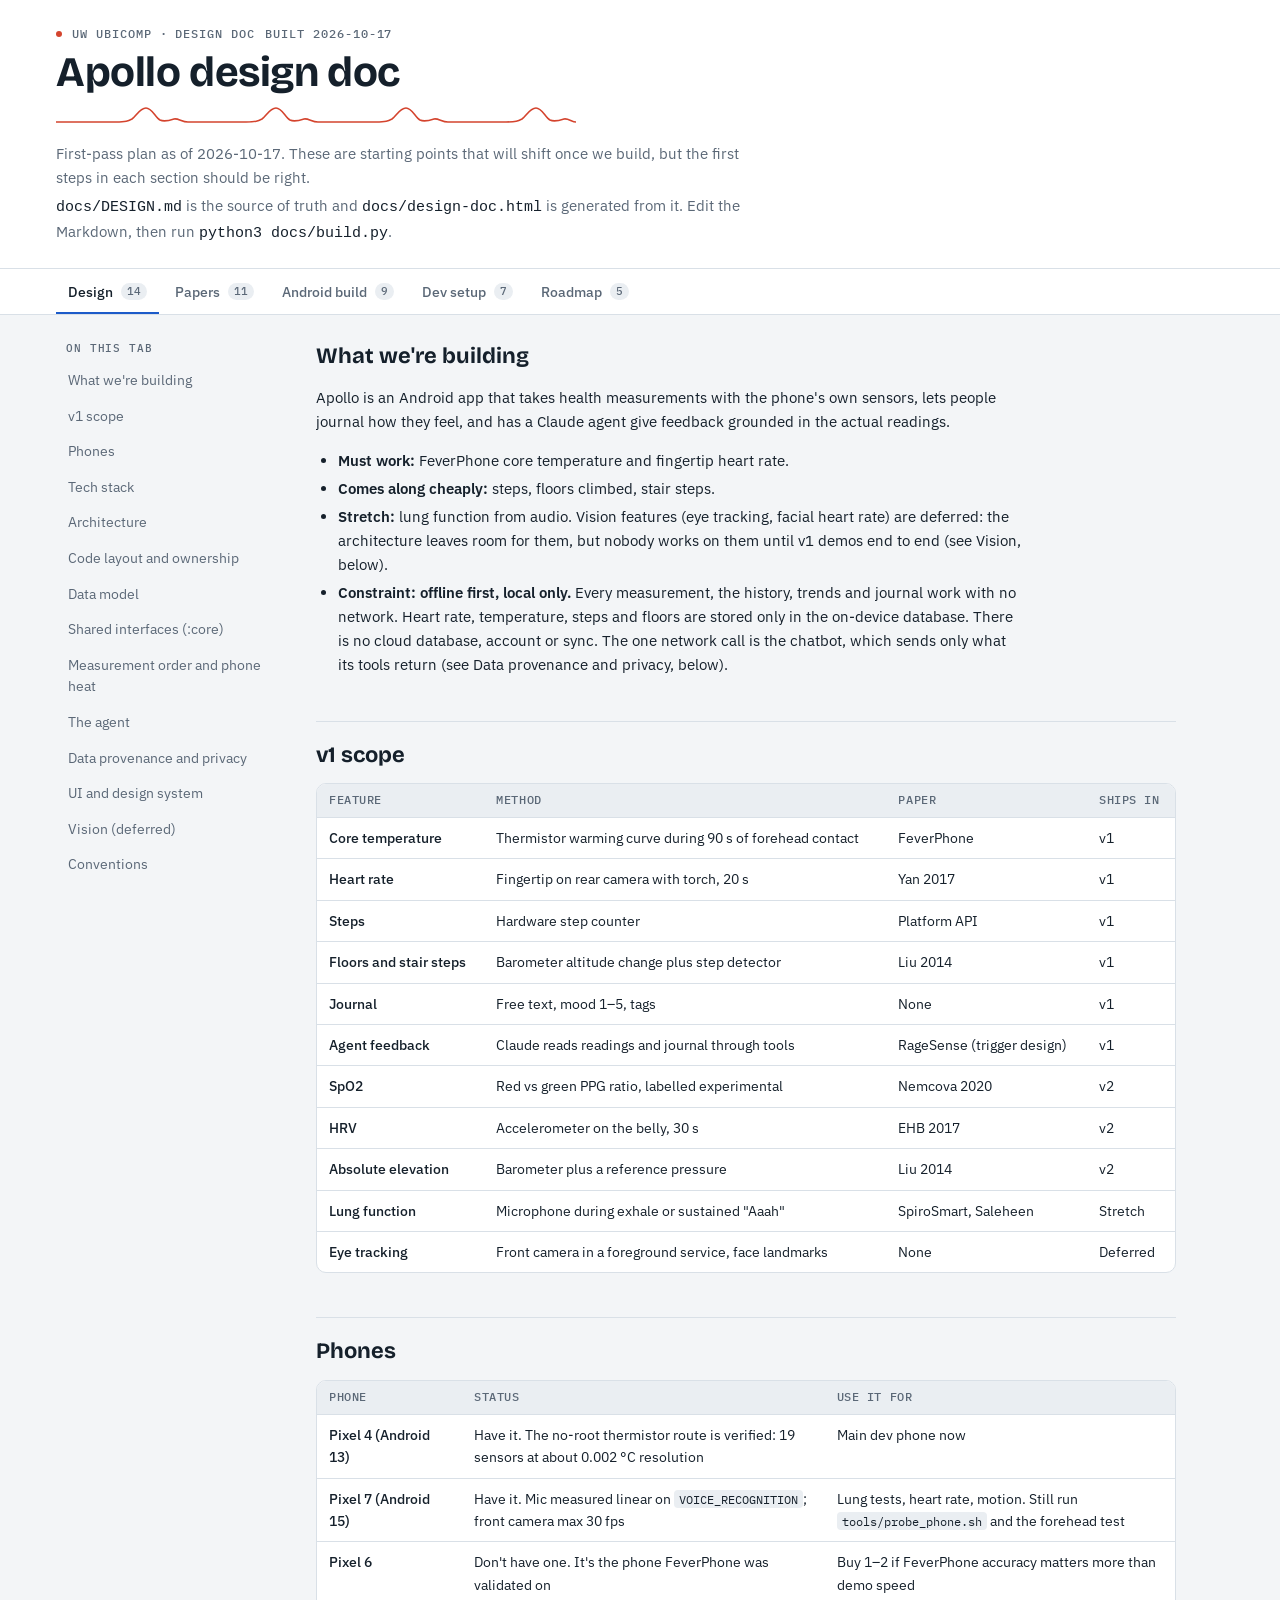
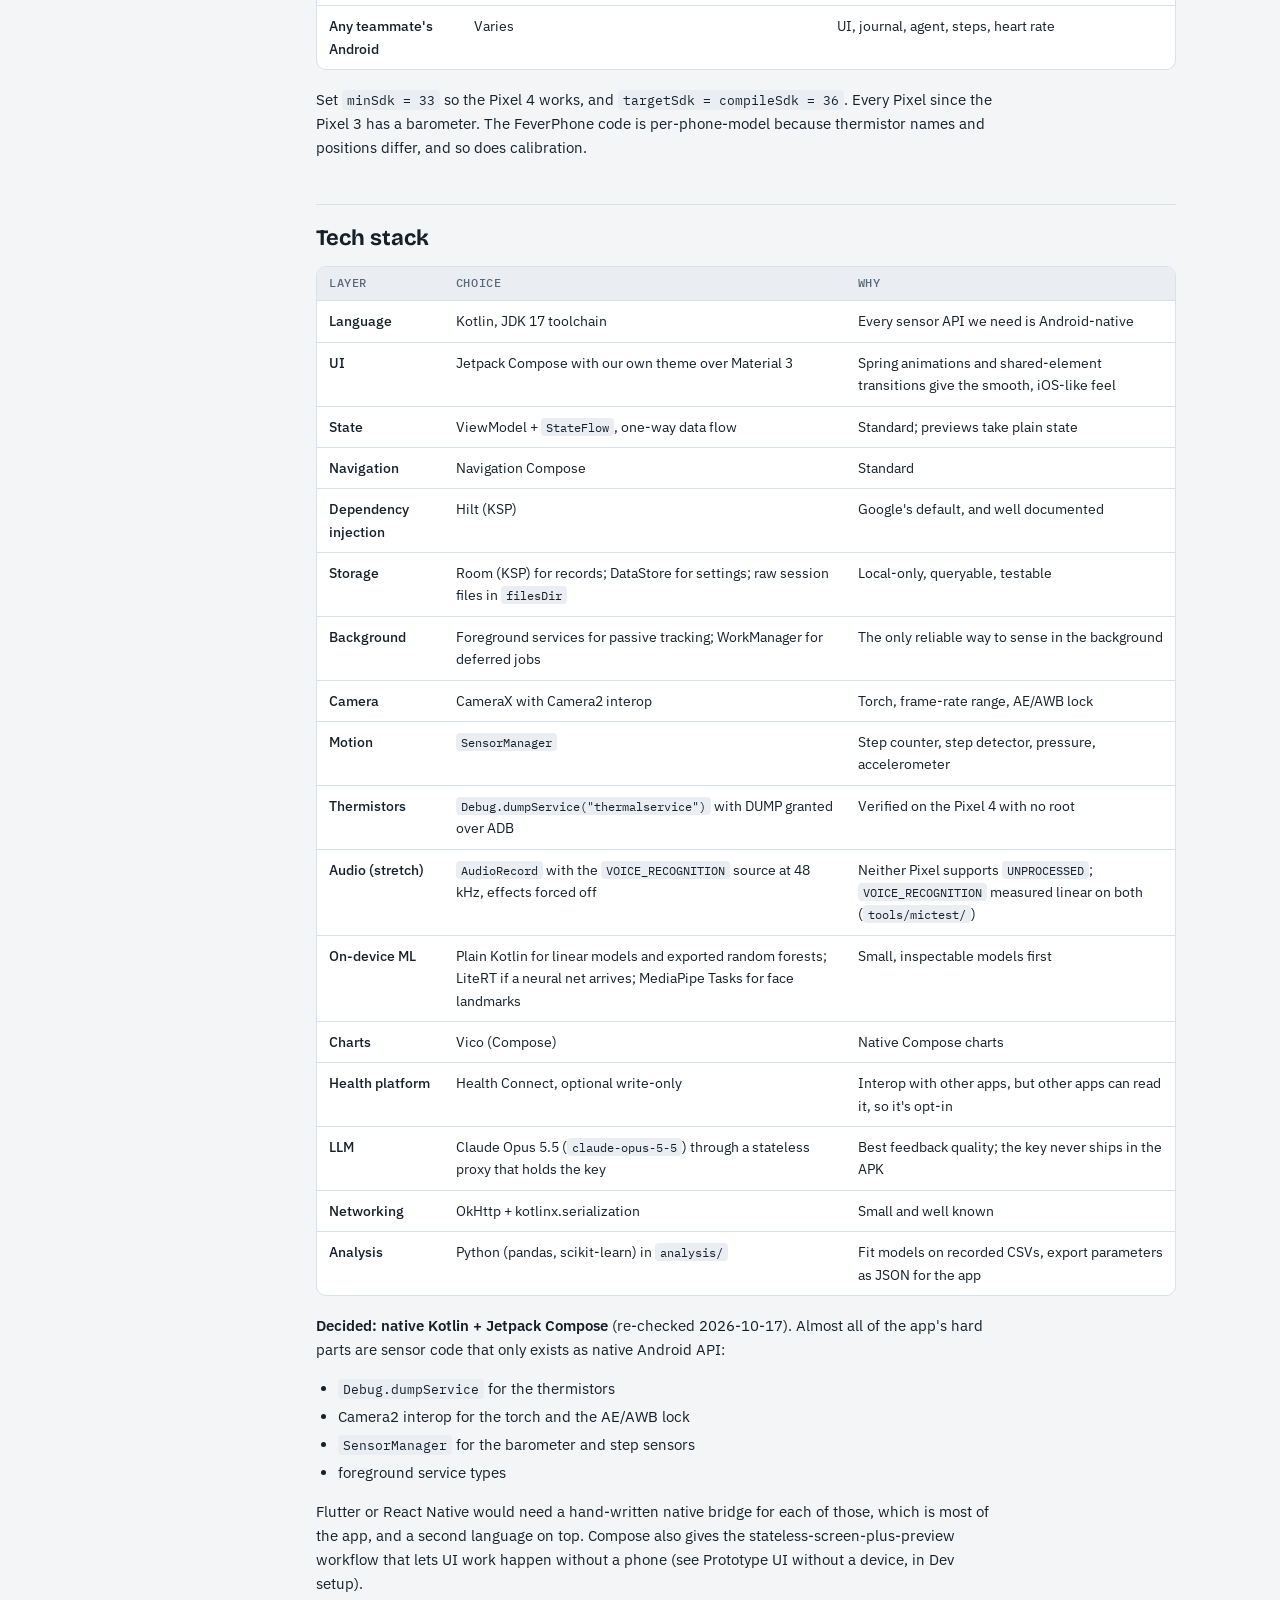
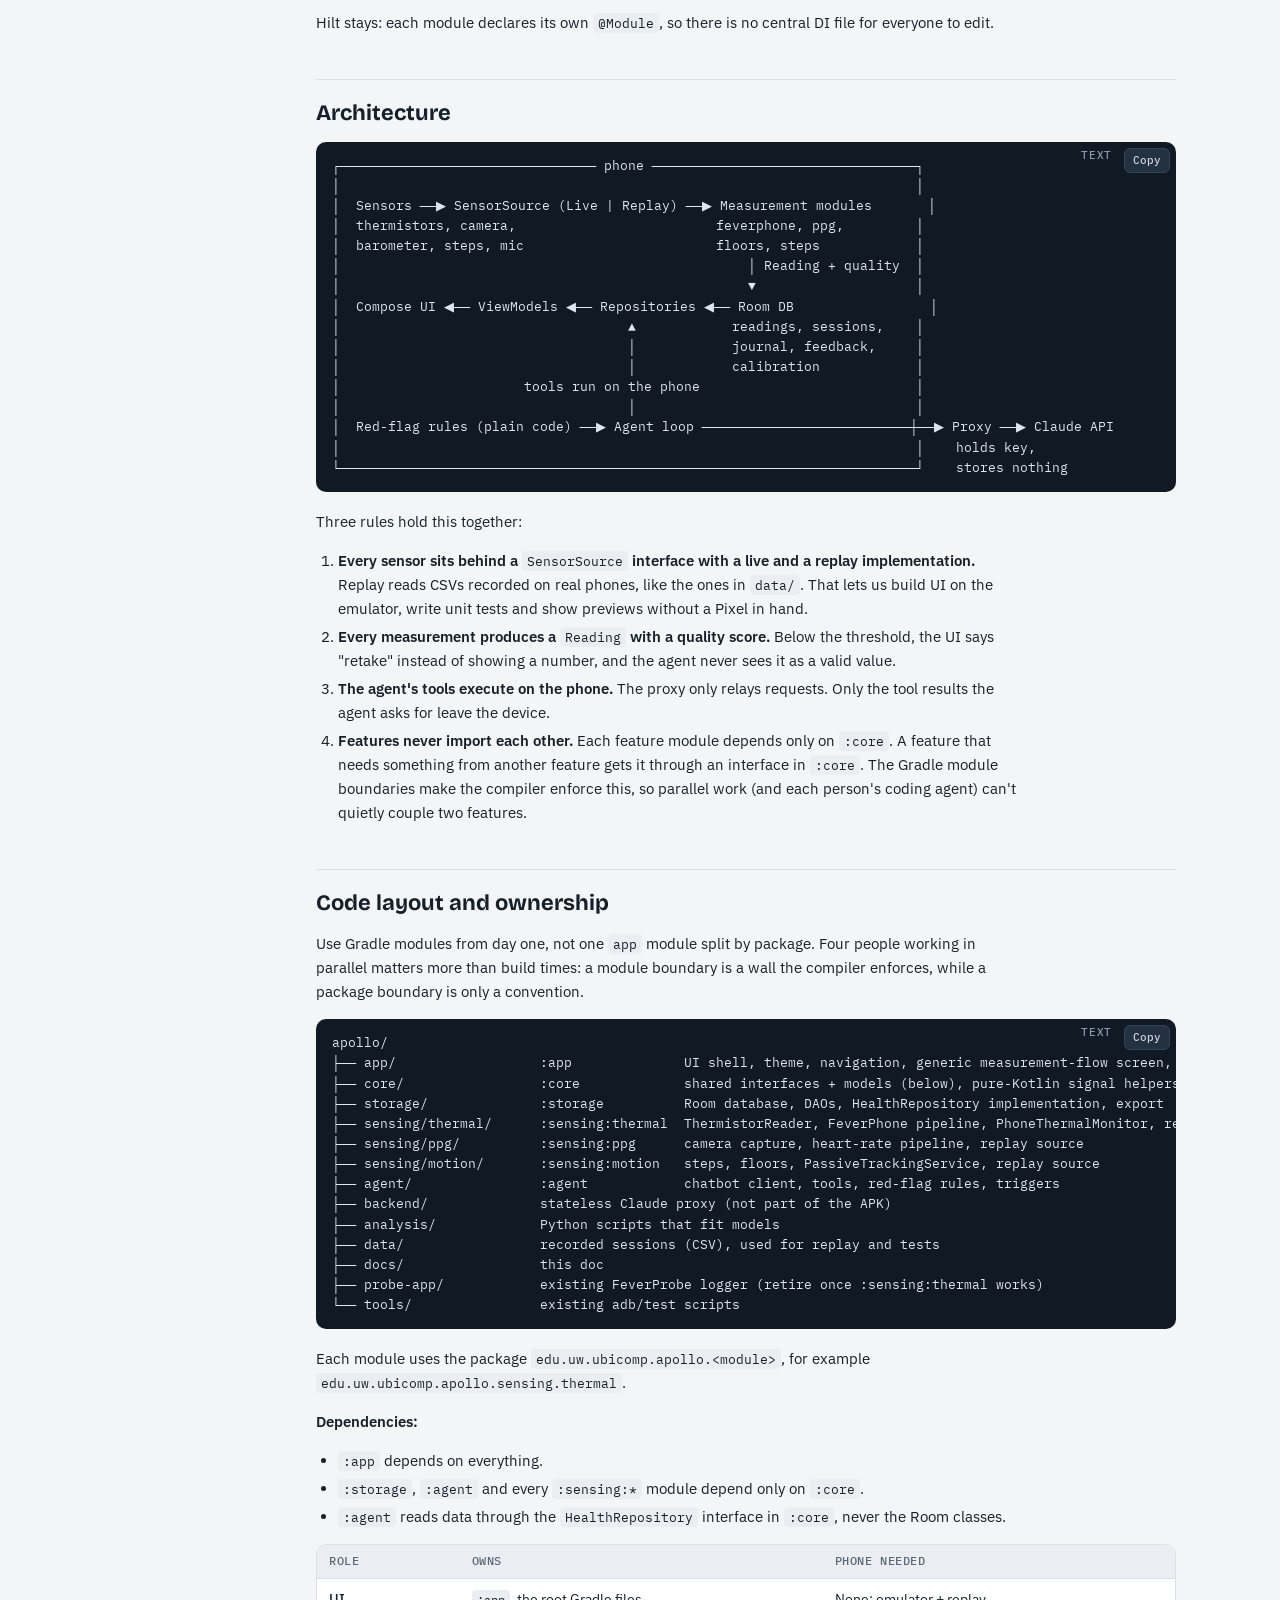
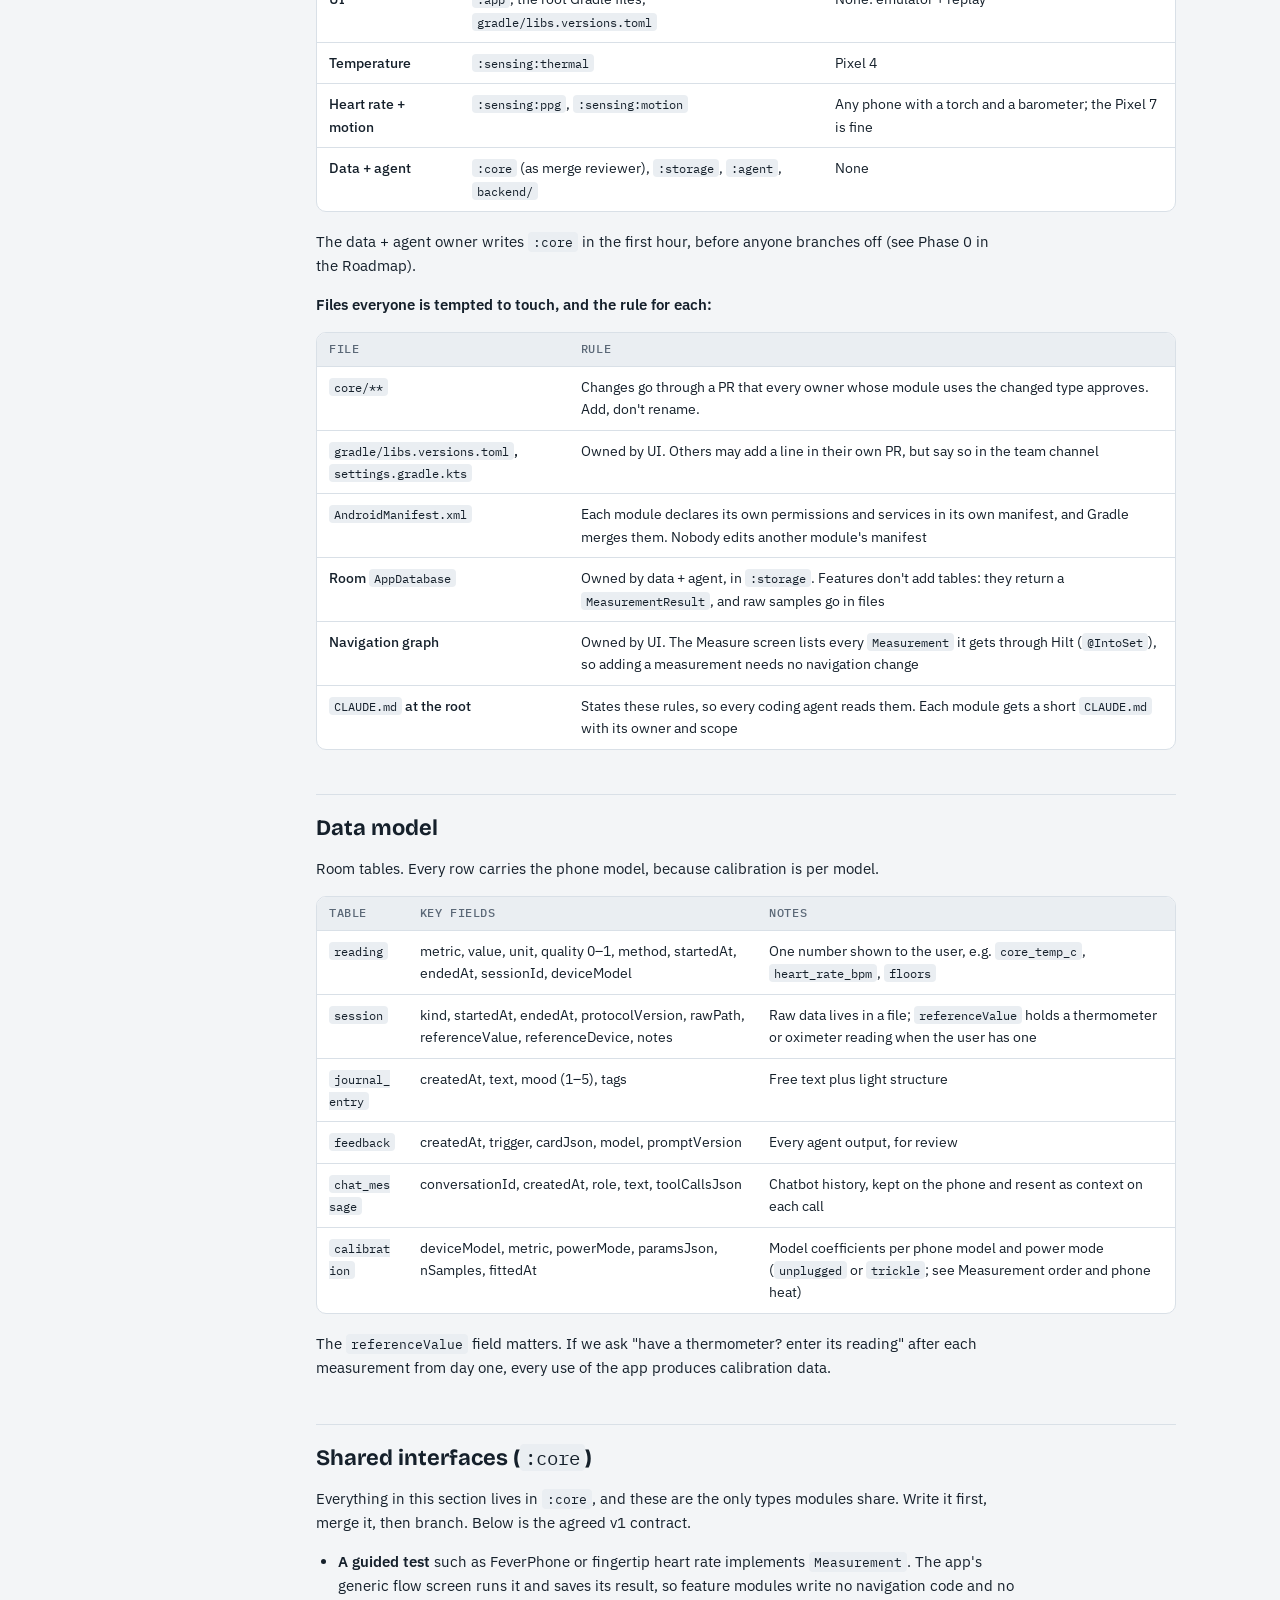
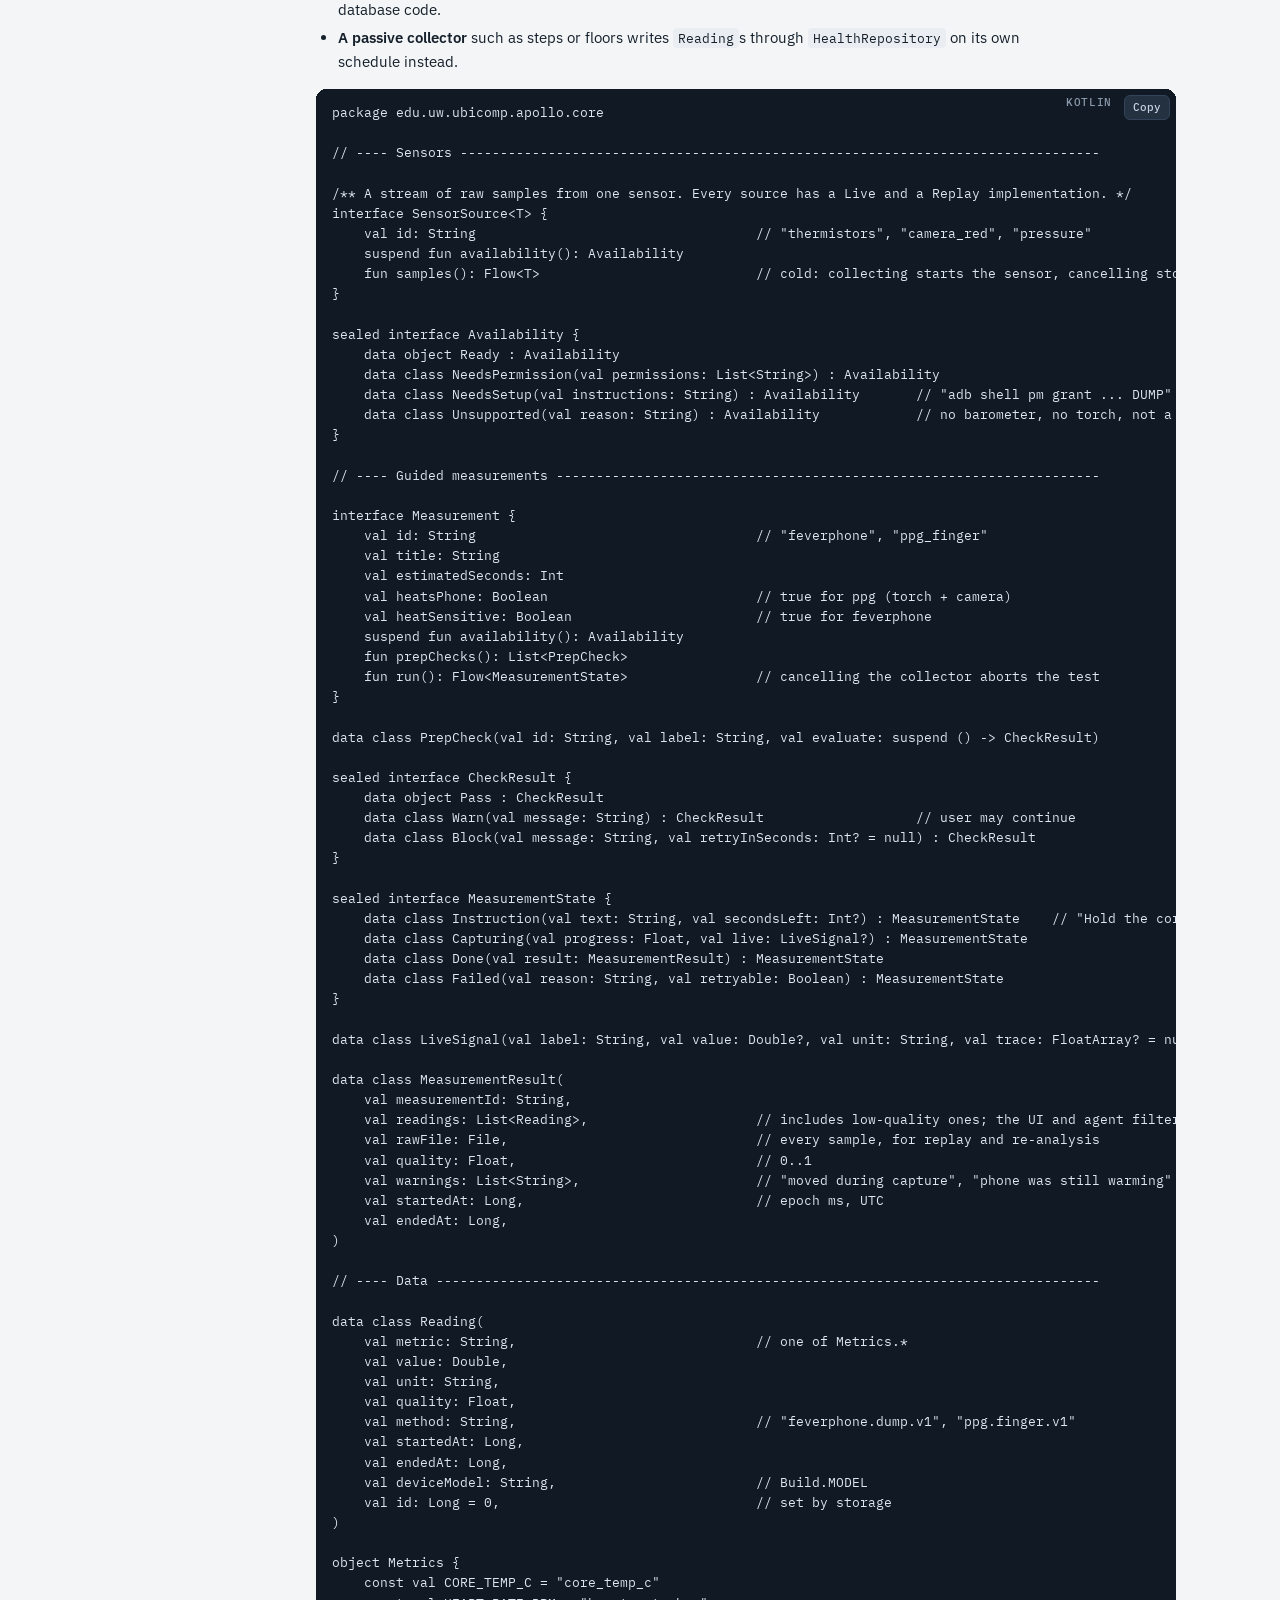
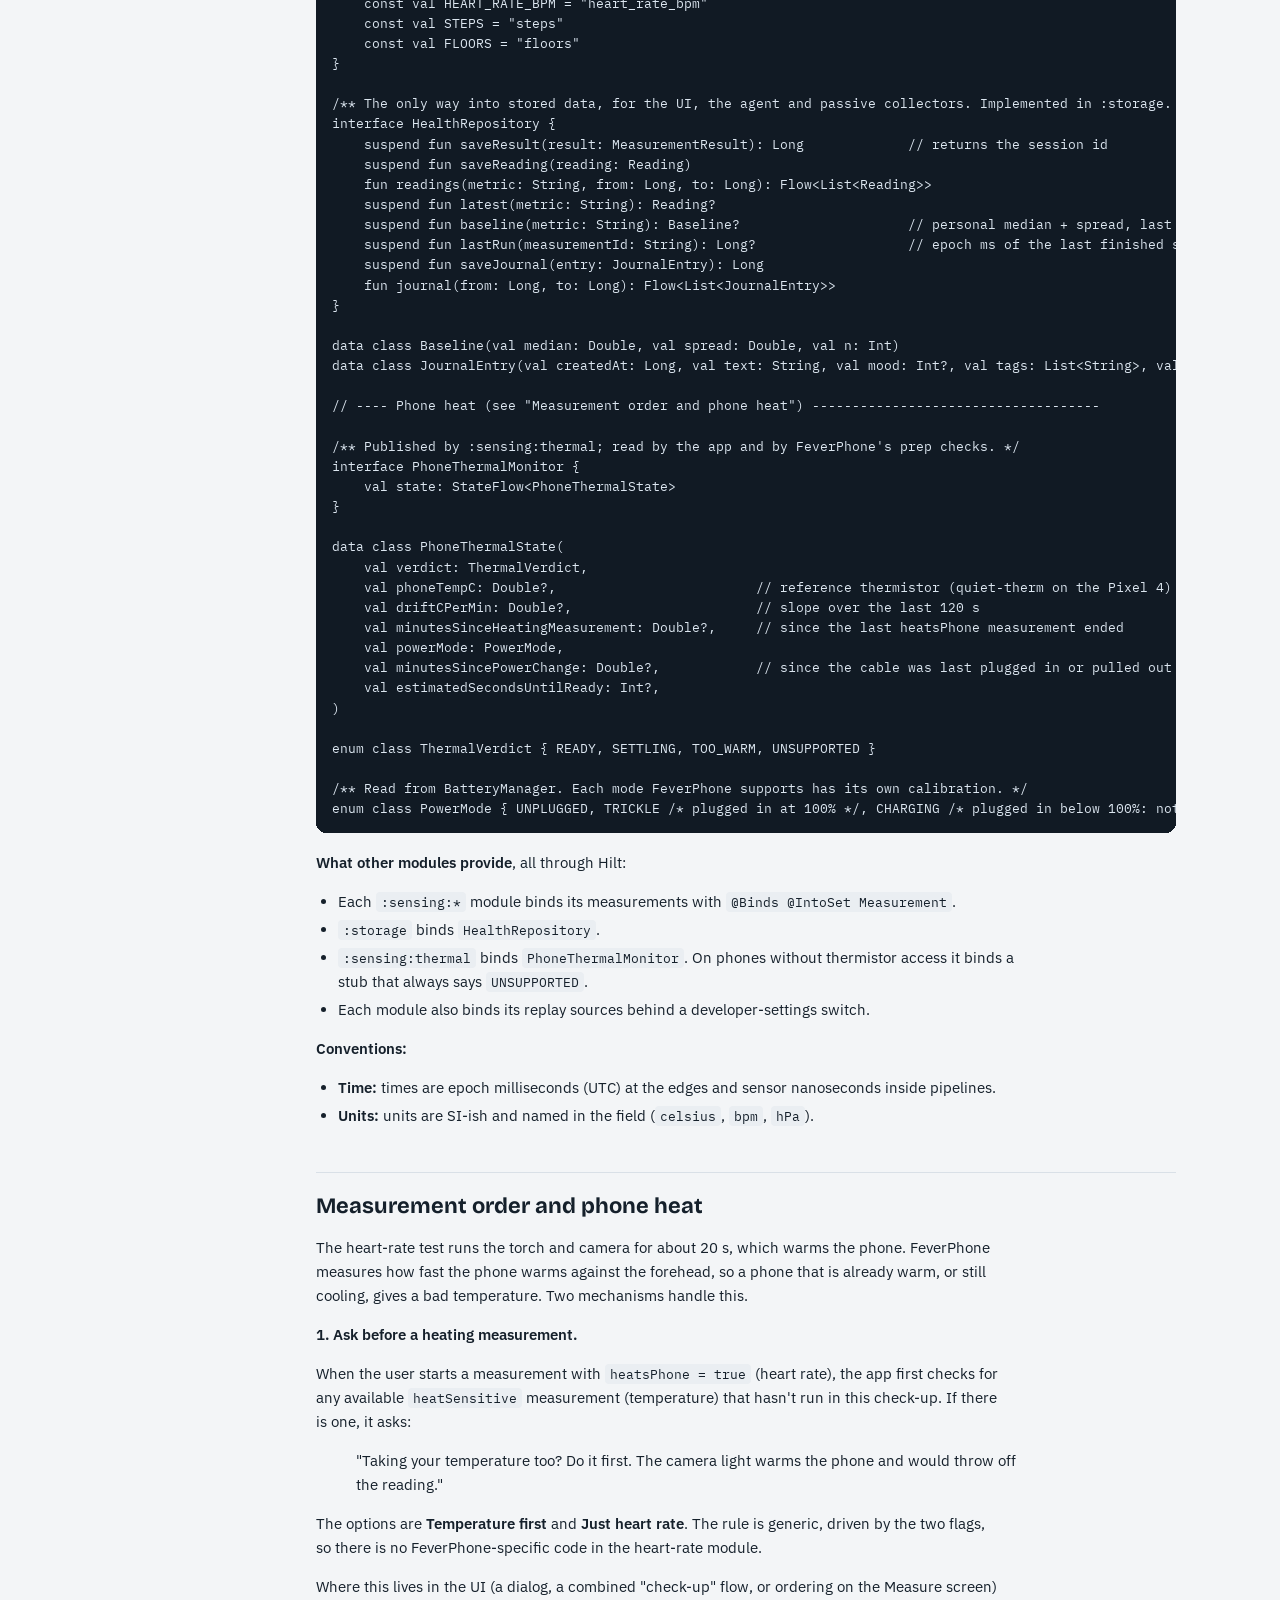
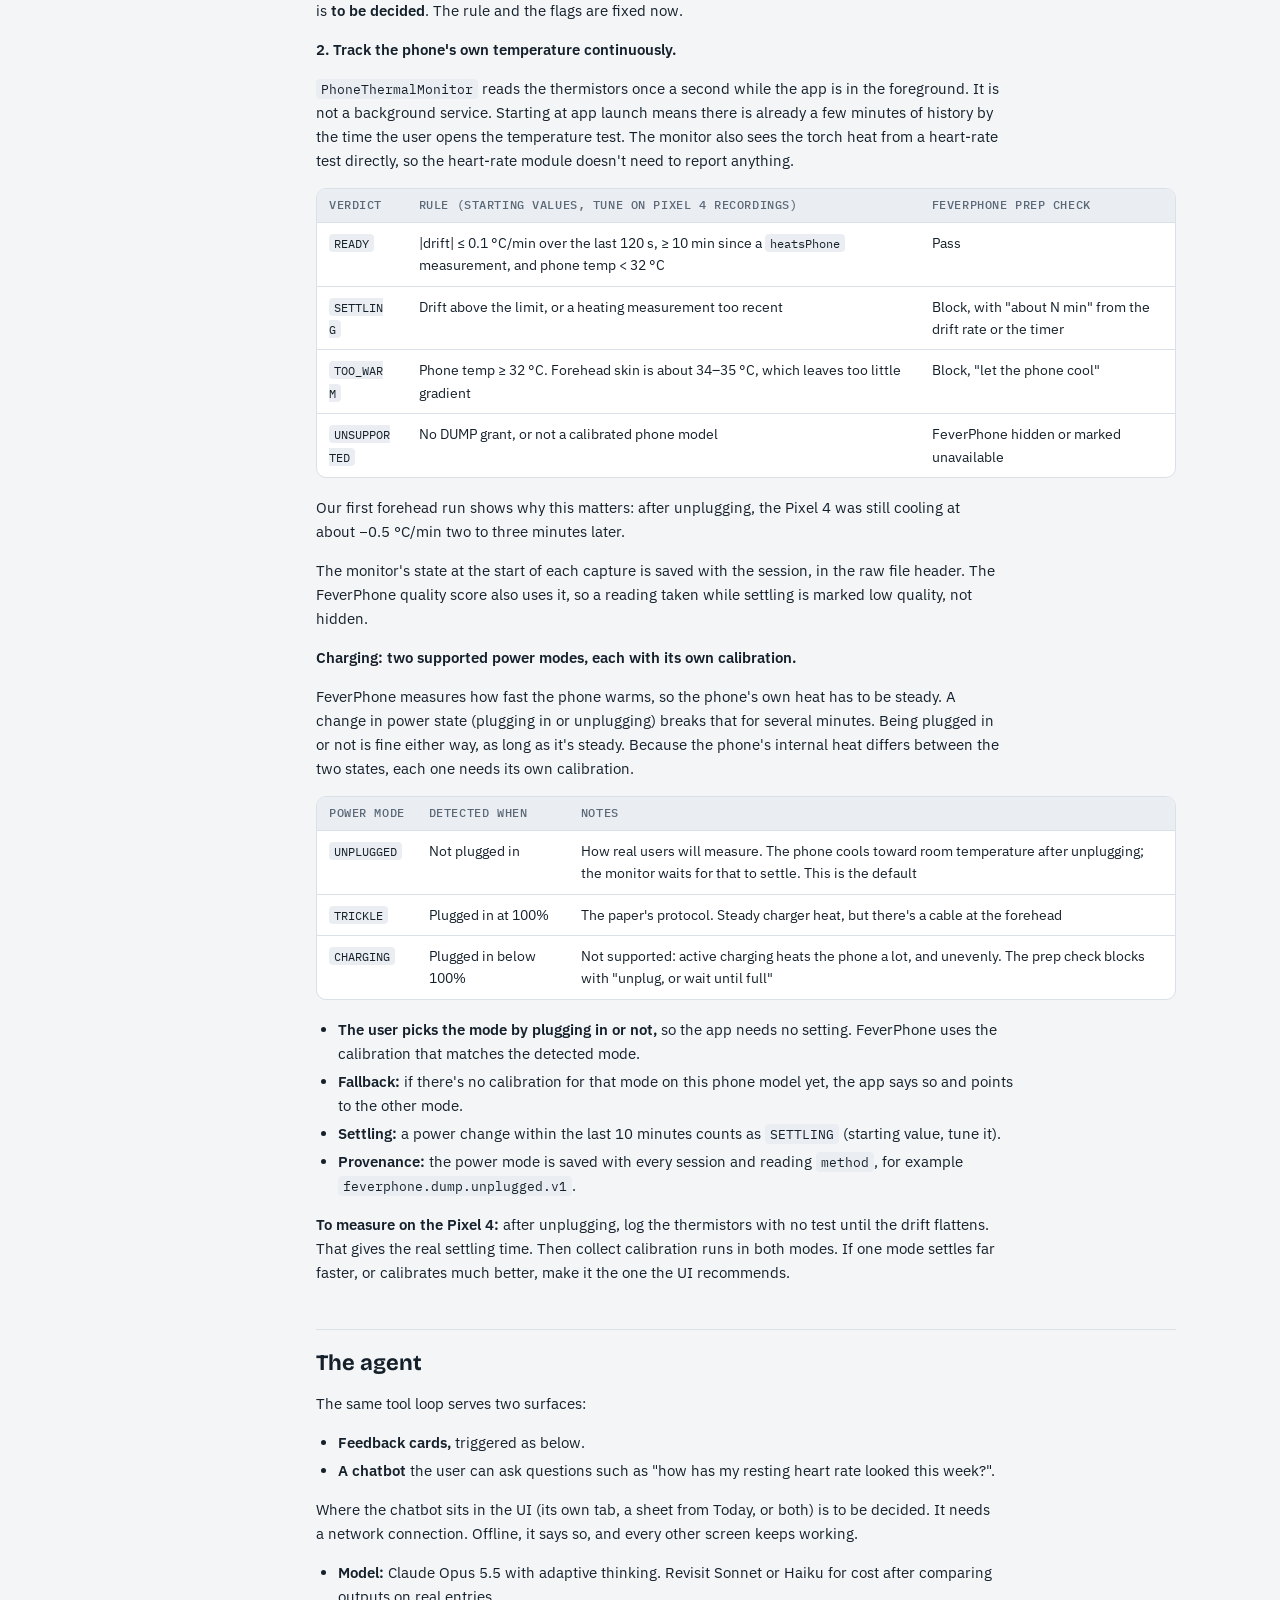
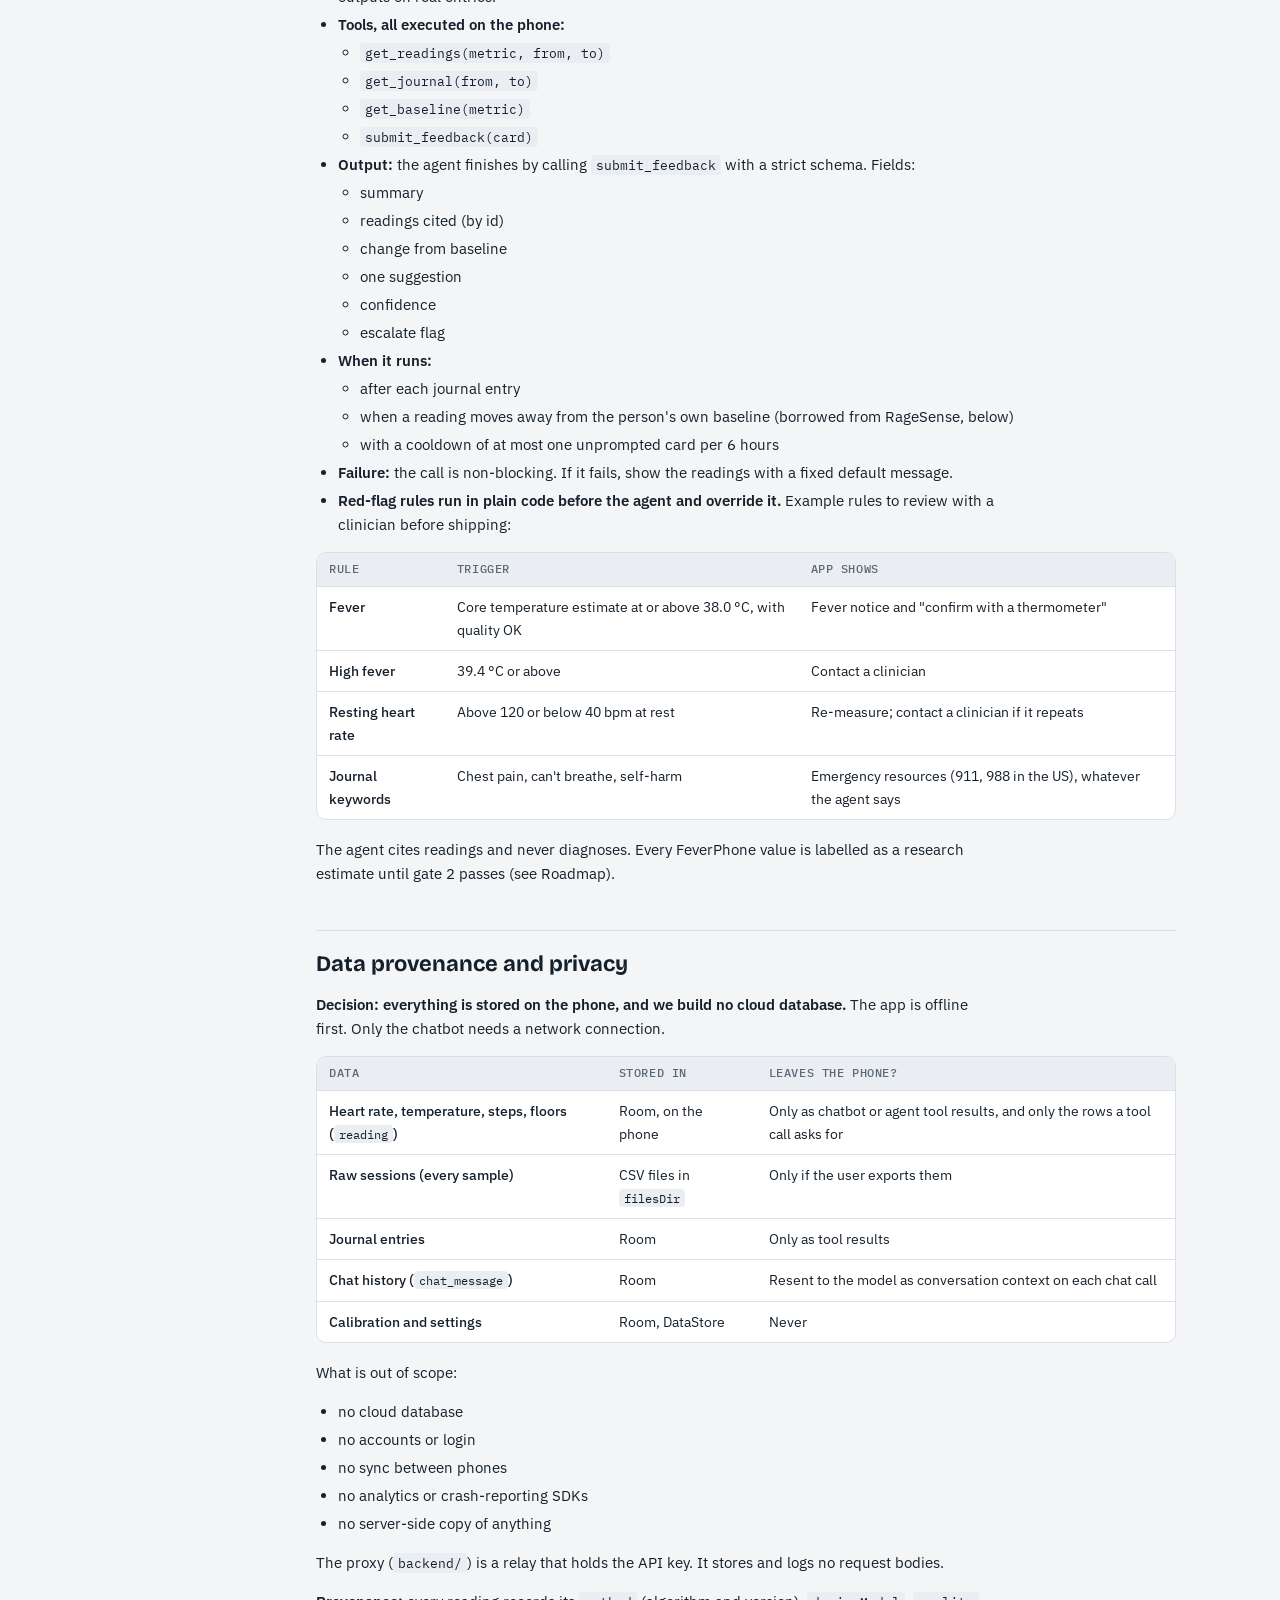
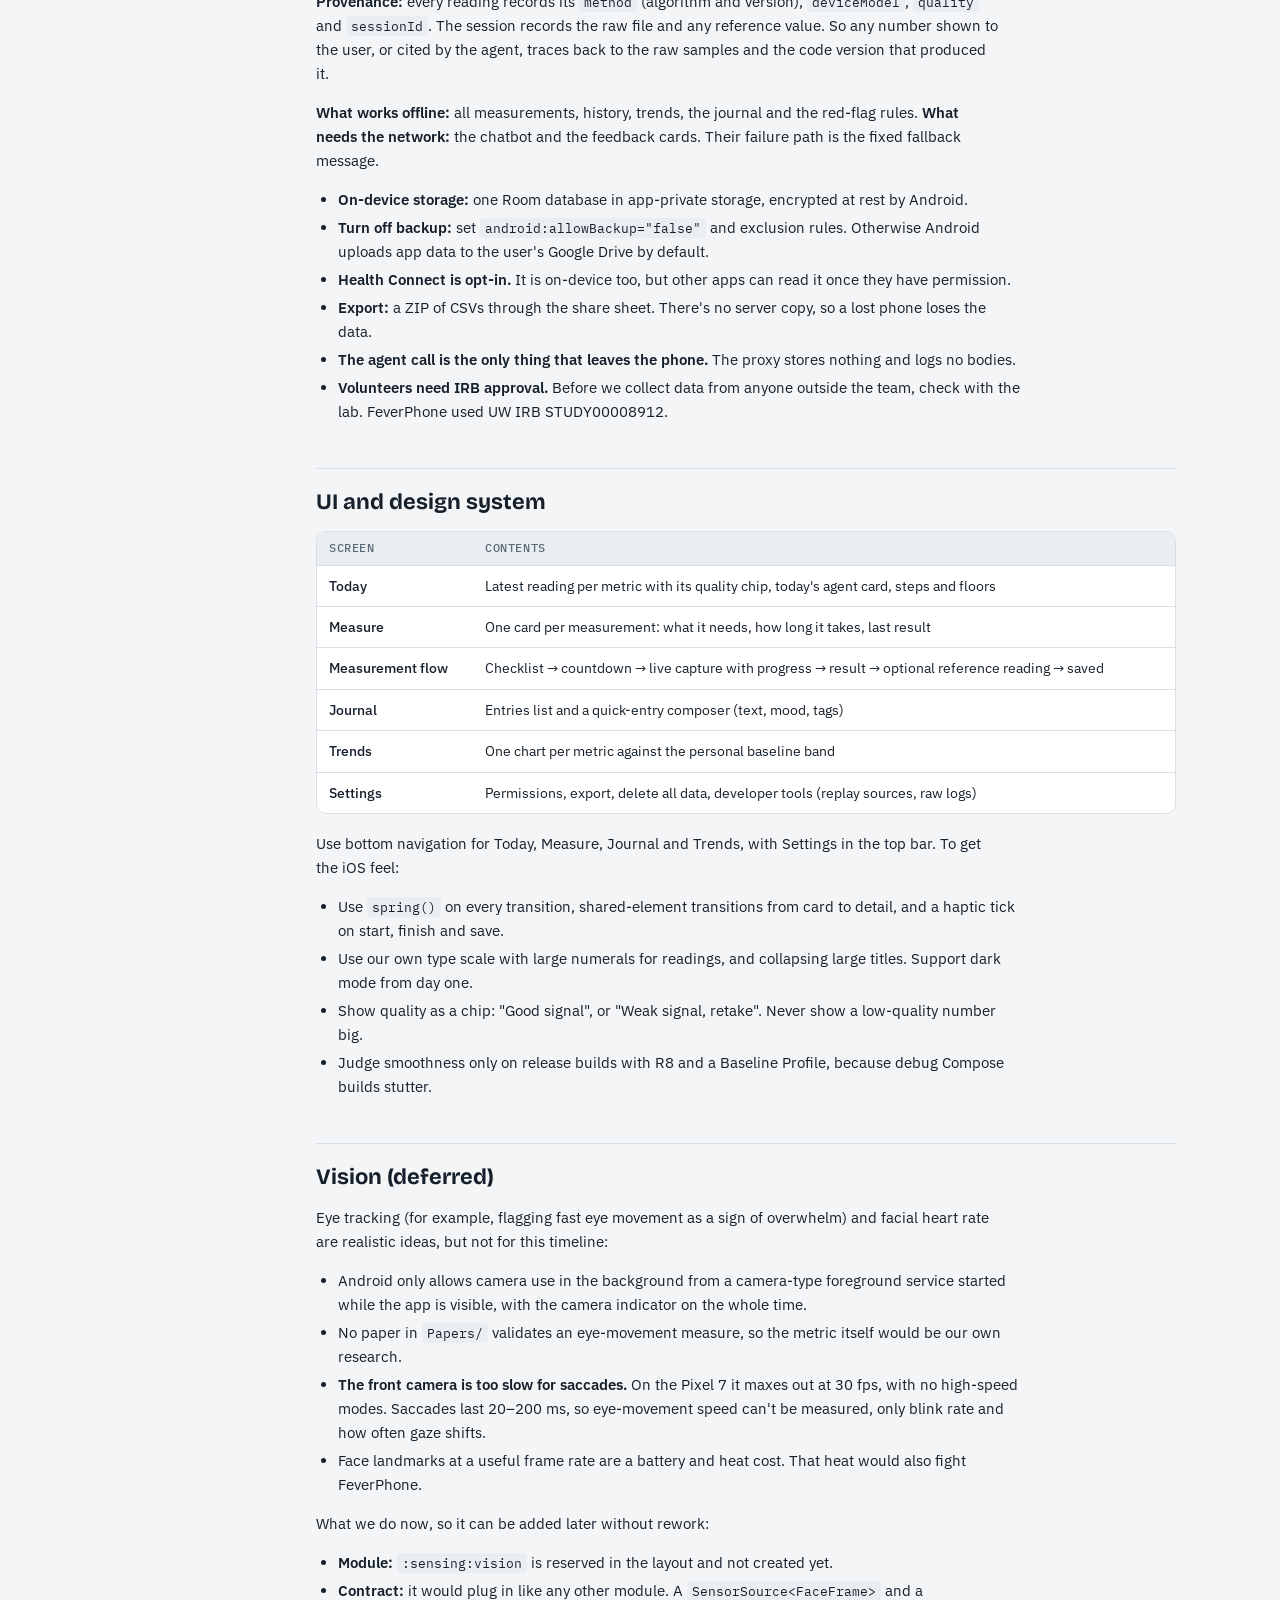
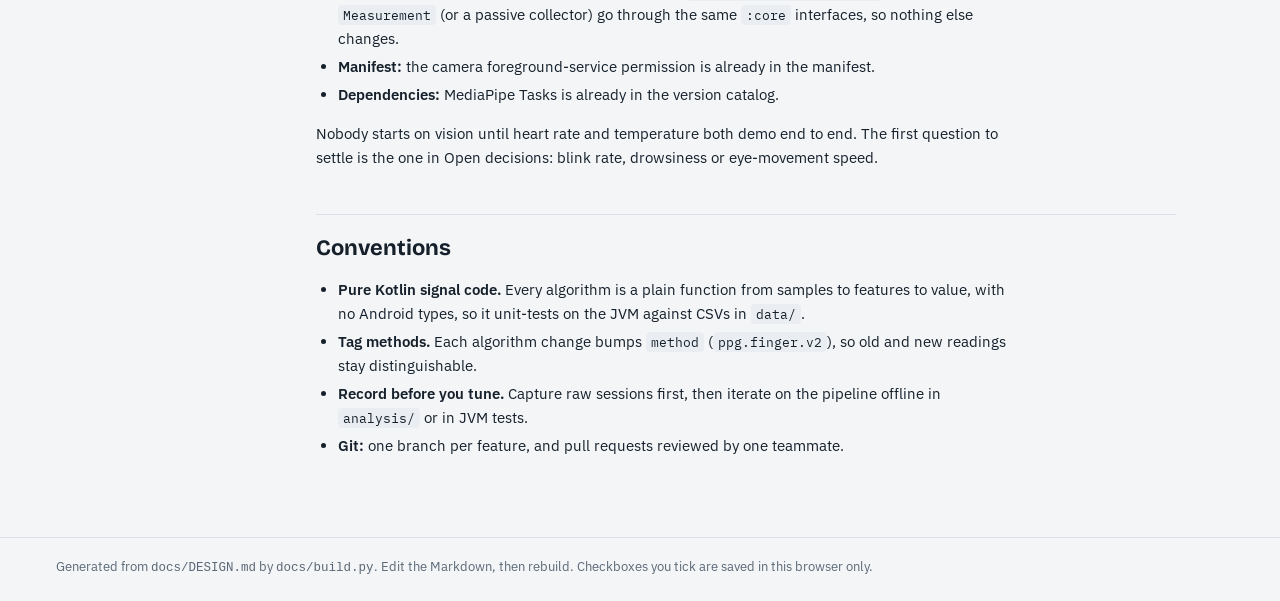
==== docs/design-doc.html @ 8de1119c "Add mic linearity test and results; use VOICE_RECOGNITION for lung tests - tools/mictest: recorder a" ====
<!doctype html>
<html lang="en">
<head>
<meta charset="utf-8">
<meta name="viewport" content="width=device-width, initial-scale=1, viewport-fit=cover">
<title>Apollo Design Doc</title>
<link rel="preconnect" href="https://fonts.googleapis.com">
<link rel="preconnect" href="https://fonts.gstatic.com" crossorigin>
<link rel="stylesheet" href="https://fonts.googleapis.com/css2?family=Bricolage+Grotesque:opsz,wght@12..96,500;12..96,700&family=IBM+Plex+Mono:wght@400;500&family=IBM+Plex+Sans:ital,wght@0,400;0,500;0,600;1,400&display=swap">
<style>
/* Layout: sticky header + tab bar; each tab is a two-column page (section index | content);
   the Papers tab is a list/detail instrument panel. Generated from docs/DESIGN.md. */
:root {
  --bg: #f3f5f7;
  --surface: #ffffff;
  --surface-2: #eaeef2;
  --ink: #15202b;
  --muted: #5b6877;
  --line: #d9e0e7;
  --accent: #1c5bc9;
  --accent-soft: #e3ecfb;
  --trace: #d4442e;
  --code-bg: #111a24;
  --code-ink: #dce6f0;
  --core: #1c5bc9;      --core-soft: #e3ecfb;
  --design: #7346bd;    --design-soft: #efe8fa;
  --exp: #a35f00;       --exp-soft: #fbefdc;
  --stretch: #24766a;   --stretch-soft: #dff2ee;
  --ref: #606b78;       --ref-soft: #eceff3;
  --font-display: "Bricolage Grotesque", "IBM Plex Sans", system-ui, sans-serif;
  --font-body: "IBM Plex Sans", system-ui, -apple-system, "Segoe UI", Roboto, sans-serif;
  --font-mono: "IBM Plex Mono", ui-monospace, "SF Mono", Menlo, Consolas, monospace;
  --radius: 10px;
  color-scheme: light;
}
@media (prefers-color-scheme: dark) {
  :root:not([data-theme="light"]) {
    --bg: #0e141a; --surface: #151d26; --surface-2: #1c2631; --ink: #e4eaf0; --muted: #98a6b4; --line: #27323e;
    --accent: #7eaaf5; --accent-soft: #1b2a42; --trace: #f07a64; --code-bg: #0a1017; --code-ink: #d3dde8;
    --core: #7eaaf5; --core-soft: #1b2a42; --design: #b393ea; --design-soft: #2a2140; --exp: #e9a64a; --exp-soft: #33260f;
    --stretch: #5cc2b1; --stretch-soft: #12302b; --ref: #a3adb8; --ref-soft: #222b35;
    color-scheme: dark;
  }
}
:root[data-theme="dark"] {
  --bg: #0e141a; --surface: #151d26; --surface-2: #1c2631; --ink: #e4eaf0; --muted: #98a6b4; --line: #27323e;
  --accent: #7eaaf5; --accent-soft: #1b2a42; --trace: #f07a64; --code-bg: #0a1017; --code-ink: #d3dde8;
  --core: #7eaaf5; --core-soft: #1b2a42; --design: #b393ea; --design-soft: #2a2140; --exp: #e9a64a; --exp-soft: #33260f;
  --stretch: #5cc2b1; --stretch-soft: #12302b; --ref: #a3adb8; --ref-soft: #222b35;
  color-scheme: dark;
}

* { box-sizing: border-box; }
html { -webkit-text-size-adjust: 100%; }
body {
  margin: 0; background: var(--bg); color: var(--ink);
  font: 15px/1.6 var(--font-body);
}
a { color: var(--accent); text-underline-offset: 2px; }
a:focus-visible, button:focus-visible, input:focus-visible { outline: 2px solid var(--accent); outline-offset: 2px; }
[hidden] { display: none !important; }

.wrap { max-width: 1200px; margin: 0 auto; padding-left: max(16px, env(safe-area-inset-left, 0px)); padding-right: max(16px, env(safe-area-inset-right, 0px)); }

/* Header */
header.top { background: var(--surface); border-bottom: 1px solid var(--line); }
header.top .wrap { padding-block: 28px 18px; display: grid; gap: 10px; }
.eyebrow { font: 500 12px/1 var(--font-mono); letter-spacing: .08em; text-transform: uppercase; color: var(--muted); display: flex; gap: 10px; align-items: center; flex-wrap: wrap; }
.eyebrow .dot { width: 6px; height: 6px; border-radius: 50%; background: var(--trace); }
h1.title { font: 700 clamp(28px, 4.2vw, 42px)/1.05 var(--font-display); margin: 0; letter-spacing: -.01em; text-wrap: balance; }
.trace { width: 100%; max-width: 520px; height: 28px; display: block; }
.trace path { fill: none; stroke: var(--trace); stroke-width: 1.6; stroke-linejoin: round; stroke-linecap: round; }
.intro { color: var(--muted); max-width: 78ch; }
.intro p { margin: 0 0 4px; }
.intro code { color: var(--ink); }

/* Tabs */
nav.tabs { position: sticky; top: env(safe-area-inset-top, 0px); z-index: 5; background: var(--surface); border-bottom: 1px solid var(--line); }
body::before { content: ""; position: fixed; inset: 0 0 auto; height: env(safe-area-inset-top, 0px); z-index: 10; background: var(--surface); }
nav.tabs .wrap { display: flex; gap: 4px; overflow-x: auto; scrollbar-width: none; }
nav.tabs .wrap::-webkit-scrollbar { display: none; }
.tab {
  appearance: none; border: 0; background: none; color: var(--muted); cursor: pointer;
  font: 500 14px/1 var(--font-body); padding: 14px 12px 12px; border-bottom: 2px solid transparent; white-space: nowrap;
  display: inline-flex; gap: 8px; align-items: center;
}
.tab:hover { color: var(--ink); }
.tab[aria-selected="true"] { color: var(--ink); border-bottom-color: var(--accent); }
.tab .n { font: 500 11px/1 var(--font-mono); color: var(--muted); background: var(--surface-2); border-radius: 999px; padding: 3px 6px; }

/* Page */
main .wrap { padding-block: 28px 64px; }
.page { display: grid; grid-template-columns: 220px minmax(0, 1fr); gap: 40px; align-items: start; }
.toc { position: sticky; top: calc(env(safe-area-inset-top, 0px) + 64px); display: grid; gap: 2px; font-size: 13.5px; }
.toc .label { font: 500 11px/1 var(--font-mono); letter-spacing: .08em; text-transform: uppercase; color: var(--muted); margin: 0 0 8px 10px; }
.toc a { color: var(--muted); text-decoration: none; padding: 6px 10px; border-radius: 6px; border-left: 2px solid transparent; }
.toc a:hover { color: var(--ink); background: var(--surface-2); }
.toc a.on { color: var(--ink); border-left-color: var(--accent); background: var(--surface); }

/* Content typography */
.content { min-width: 0; max-width: 860px; }
.content > :first-child { margin-top: 0; }
.content p, .content li { max-width: 76ch; }
.content h3 { font: 700 22px/1.25 var(--font-display); margin: 44px 0 12px; padding-top: 20px; border-top: 1px solid var(--line); scroll-margin-top: 80px; text-wrap: balance; }
.content > h3:first-child { border-top: 0; padding-top: 0; }
.content h4 { font: 600 15.5px/1.3 var(--font-body); margin: 28px 0 8px; }
.content ul, .content ol { padding-left: 22px; }
.content li { margin: 4px 0; }
.content li > ul, .content li > ol { margin: 4px 0; }
.content code { font: 0.88em var(--font-mono); background: var(--surface-2); padding: 1px 5px; border-radius: 4px; overflow-wrap: anywhere; }
.content strong { font-weight: 600; }
.content hr { border: 0; border-top: 1px solid var(--line); margin: 32px 0; }
.content li:has(> input[type="checkbox"]) { list-style: none; margin-left: -22px; display: flex; gap: 10px; align-items: baseline; }
.content input[type="checkbox"] { accent-color: var(--accent); width: 16px; height: 16px; flex: none; transform: translateY(2px); cursor: pointer; }

.table-wrap { overflow-x: auto; margin: 14px 0 18px; border: 1px solid var(--line); border-radius: var(--radius); background: var(--surface); }
table { border-collapse: collapse; width: 100%; font-size: 14px; font-variant-numeric: tabular-nums; }
th, td { text-align: left; vertical-align: top; padding: 9px 12px; border-bottom: 1px solid var(--line); }
tr:last-child td { border-bottom: 0; }
th { font: 500 11.5px/1.3 var(--font-mono); letter-spacing: .05em; text-transform: uppercase; color: var(--muted); background: var(--surface-2); white-space: nowrap; }
td:first-child { font-weight: 500; }

.code { position: relative; margin: 14px 0 18px; }
.code pre { margin: 0; background: var(--code-bg); color: var(--code-ink); border-radius: var(--radius); padding: 14px 16px; overflow-x: auto; font: 13px/1.55 var(--font-mono); }
.code pre code { background: none; padding: 0; font: inherit; color: inherit; overflow-wrap: normal; }
.code .lang { position: absolute; top: 8px; right: 64px; font: 500 10.5px/1 var(--font-mono); letter-spacing: .06em; text-transform: uppercase; color: #8b9aab; }
.copy {
  position: absolute; top: 6px; right: 6px; appearance: none; cursor: pointer;
  font: 500 11px/1 var(--font-mono); color: #c8d4e0; background: #233140; border: 1px solid #33445a; border-radius: 6px; padding: 6px 8px;
}
.copy:hover { background: #2c3d50; }

/* Papers */
.papers-intro { max-width: 860px; margin-bottom: 26px; }
.papers-intro > :first-child { margin-top: 0; }
details.overview summary { cursor: pointer; color: var(--accent); font-weight: 500; font-size: 14px; }
details.overview[open] summary { margin-bottom: 4px; }
.papers { display: grid; grid-template-columns: 300px minmax(0, 1fr); gap: 32px; align-items: start; }
.paper-side { position: sticky; top: calc(env(safe-area-inset-top, 0px) + 64px); display: grid; gap: 12px; }
.filters { display: flex; flex-wrap: wrap; gap: 6px; }
.chip {
  appearance: none; cursor: pointer; border: 1px solid var(--line); background: var(--surface); color: var(--muted);
  font: 500 12px/1 var(--font-body); padding: 7px 10px; border-radius: 999px;
}
.chip[aria-pressed="true"] { color: var(--ink); border-color: var(--ink); }
.paper-list { display: grid; gap: 6px; max-height: calc(100vh - 220px); overflow-y: auto; padding-right: 4px; }
.paper-item {
  appearance: none; text-align: left; cursor: pointer; width: 100%;
  border: 1px solid var(--line); background: var(--surface); color: var(--ink); border-radius: var(--radius);
  padding: 10px 12px; display: grid; gap: 4px; font: inherit;
}
.paper-item:hover { border-color: var(--muted); }
.paper-item[aria-current="true"] { border-color: var(--accent); box-shadow: inset 3px 0 0 var(--accent); }
.paper-item .name { font-weight: 600; font-size: 14px; line-height: 1.3; }
.paper-item .what { font-size: 12.5px; color: var(--muted); line-height: 1.35; }
.badge { justify-self: start; font: 500 10.5px/1 var(--font-mono); letter-spacing: .05em; text-transform: uppercase; padding: 4px 7px; border-radius: 5px; border: 1px solid currentColor; }
.t-core { color: var(--core); background: var(--core-soft); }
.t-design { color: var(--design); background: var(--design-soft); }
.t-experimental { color: var(--exp); background: var(--exp-soft); }
.t-stretch { color: var(--stretch); background: var(--stretch-soft); }
.t-reference { color: var(--ref); background: var(--ref-soft); }

.paper-detail { min-width: 0; }
.paper-card { background: var(--surface); border: 1px solid var(--line); border-radius: 14px; padding: 26px 28px 30px; }
.paper-card h3 { font: 700 26px/1.15 var(--font-display); margin: 10px 0 6px; padding: 0; border: 0; text-wrap: balance; }
.paper-card .cite { color: var(--muted); font-size: 13.5px; margin: 0 0 18px; max-width: 80ch; }
.specs { display: grid; grid-template-columns: repeat(2, minmax(0, 1fr)); gap: 1px; background: var(--line); border: 1px solid var(--line); border-radius: var(--radius); overflow: hidden; margin: 0 0 8px; }
.spec { background: var(--surface-2); padding: 10px 12px; min-width: 0; }
.spec dt { font: 500 10.5px/1.2 var(--font-mono); letter-spacing: .06em; text-transform: uppercase; color: var(--muted); margin-bottom: 4px; }
.spec dd { margin: 0; font-size: 13.5px; line-height: 1.45; overflow-wrap: anywhere; }
.spec.wide { grid-column: 1 / -1; }
.paper-card h4 { font: 600 12px/1 var(--font-mono); letter-spacing: .08em; text-transform: uppercase; color: var(--muted); margin: 30px 0 10px; padding-top: 16px; border-top: 1px solid var(--line); }
.pager { display: flex; justify-content: space-between; gap: 12px; margin-top: 14px; }
.pager button { appearance: none; cursor: pointer; border: 1px solid var(--line); background: var(--surface); color: var(--ink); border-radius: 8px; padding: 9px 12px; font: 500 13px/1.2 var(--font-body); max-width: 48%; text-align: left; }
.pager button:hover { border-color: var(--muted); }
.pager button:last-child { text-align: right; margin-left: auto; }
.pager small { display: block; color: var(--muted); font-size: 11px; margin-bottom: 3px; }

footer { color: var(--muted); font-size: 12.5px; border-top: 1px solid var(--line); }
footer .wrap { padding-block: 18px 28px; }

/* Narrow screens */
@media (max-width: 920px) {
  .page { grid-template-columns: minmax(0, 1fr); gap: 16px; }
  .toc { position: static; display: flex; overflow-x: auto; gap: 6px; padding-bottom: 6px; }
  .toc .label { display: none; }
  .toc a { white-space: nowrap; border: 1px solid var(--line); border-radius: 999px; background: var(--surface); }
  .toc a.on { border-color: var(--accent); }
  .papers { grid-template-columns: minmax(0, 1fr); gap: 16px; }
  .paper-side { position: static; }
  .paper-list { display: flex; overflow-x: auto; max-height: none; padding-bottom: 6px; }
  .paper-item { min-width: 210px; }
}
@media (max-width: 560px) {
  .specs { grid-template-columns: minmax(0, 1fr); }
  .paper-card { padding: 18px 16px 22px; }
}
@media (prefers-reduced-motion: no-preference) {
  .panel { animation: fade .18s ease-out; }
  @keyframes fade { from { opacity: .6; } to { opacity: 1; } }
}
</style>
</head>
<body>
<header class="top">
  <div class="wrap">
    <div class="eyebrow"><span class="dot"></span><span>UW Ubicomp · design doc</span><span id="built">built 2026-10-17</span></div>
    <h1 class="title" id="doc-title">Apollo design doc</h1>
    <svg class="trace" viewBox="0 0 520 28" aria-hidden="true" preserveAspectRatio="none">
      <path d="M0 18 L60 18 C70 18 72 17 76 15 C80 12 84 4 90 4 C96 4 99 13 104 16 C108 18 112 17 118 15 C122 14 126 18 132 18 L190 18 C200 18 202 17 206 15 C210 12 214 4 220 4 C226 4 229 13 234 16 C238 18 242 17 248 15 C252 14 256 18 262 18 L320 18 C330 18 332 17 336 15 C340 12 344 4 350 4 C356 4 359 13 364 16 C368 18 372 17 378 15 C382 14 386 18 392 18 L450 18 C460 18 462 17 466 15 C470 12 474 4 480 4 C486 4 489 13 494 16 C498 18 502 17 508 15 C512 14 516 18 520 18"/>
    </svg>
    <div class="intro" id="intro"></div>
  </div>
</header>
<nav class="tabs" aria-label="Sections"><div class="wrap" role="tablist" id="tabs"></div></nav>
<main><div class="wrap" id="panels"><noscript>This page needs JavaScript to render. Read docs/DESIGN.md instead.</noscript></div></main>
<footer><div class="wrap">Generated from <code>docs/DESIGN.md</code> by <code>docs/build.py</code>. Edit the Markdown, then rebuild. Checkboxes you tick are saved in this browser only.</div></footer>

<script type="text/markdown" id="design-md"># Apollo design doc

First-pass plan as of 2026-10-17. These are starting points that will shift once we build, but the first steps in each section should be right.

`docs/DESIGN.md` is the source of truth and `docs/design-doc.html` is generated from it. Edit the Markdown, then run `python3 docs/build.py`.

## Design

### What we're building

Apollo is an Android app that takes health measurements with the phone's own sensors, lets people journal how they feel, and has a Claude agent give feedback grounded in the actual readings.

- **Must work:** FeverPhone core temperature and fingertip heart rate.
- **Comes along cheaply:** steps, floors climbed, stair steps.
- **Stretch:** lung function from audio. Vision features (eye tracking, facial heart rate) are deferred: the architecture leaves room for them, but nobody works on them until v1 demos end to end (see Vision, below).
- **Constraint: offline first, local only.** Every measurement, the history, trends and journal work with no network. Heart rate, temperature, steps and floors are stored only in the on-device database. There is no cloud database, account or sync. The one network call is the chatbot, which sends only what its tools return (see Data provenance and privacy, below).

### v1 scope

| Feature | Method | Paper | Ships in |
| --- | --- | --- | --- |
| Core temperature | Thermistor warming curve during 90 s of forehead contact | FeverPhone | v1 |
| Heart rate | Fingertip on rear camera with torch, 20 s | Yan 2017 | v1 |
| Steps | Hardware step counter | Platform API | v1 |
| Floors and stair steps | Barometer altitude change plus step detector | Liu 2014 | v1 |
| Journal | Free text, mood 1–5, tags | None | v1 |
| Agent feedback | Claude reads readings and journal through tools | RageSense (trigger design) | v1 |
| SpO2 | Red vs green PPG ratio, labelled experimental | Nemcova 2020 | v2 |
| HRV | Accelerometer on the belly, 30 s | EHB 2017 | v2 |
| Absolute elevation | Barometer plus a reference pressure | Liu 2014 | v2 |
| Lung function | Microphone during exhale or sustained "Aaah" | SpiroSmart, Saleheen | Stretch |
| Eye tracking | Front camera in a foreground service, face landmarks | None | Deferred |

### Phones

| Phone | Status | Use it for |
| --- | --- | --- |
| Pixel 4 (Android 13) | Have it. The no-root thermistor route is verified: 19 sensors at about 0.002 °C resolution | Main dev phone now |
| Pixel 7 (Android 15) | Have it. Mic measured linear on `VOICE_RECOGNITION`; front camera max 30 fps | Lung tests, heart rate, motion. Still run `tools/probe_phone.sh` and the forehead test |
| Pixel 6 | Don't have one. It's the phone FeverPhone was validated on | Buy 1–2 if FeverPhone accuracy matters more than demo speed |
| Any teammate's Android | Varies | UI, journal, agent, steps, heart rate |

Set `minSdk = 33` so the Pixel 4 works, and `targetSdk = compileSdk = 36`. Every Pixel since the Pixel 3 has a barometer. The FeverPhone code is per-phone-model because thermistor names and positions differ, and so does calibration.

### Tech stack

| Layer | Choice | Why |
| --- | --- | --- |
| Language | Kotlin, JDK 17 toolchain | Every sensor API we need is Android-native |
| UI | Jetpack Compose with our own theme over Material 3 | Spring animations and shared-element transitions give the smooth, iOS-like feel |
| State | ViewModel + `StateFlow`, one-way data flow | Standard; previews take plain state |
| Navigation | Navigation Compose | Standard |
| Dependency injection | Hilt (KSP) | Google's default, and well documented |
| Storage | Room (KSP) for records; DataStore for settings; raw session files in `filesDir` | Local-only, queryable, testable |
| Background | Foreground services for passive tracking; WorkManager for deferred jobs | The only reliable way to sense in the background |
| Camera | CameraX with Camera2 interop | Torch, frame-rate range, AE/AWB lock |
| Motion | `SensorManager` | Step counter, step detector, pressure, accelerometer |
| Thermistors | `Debug.dumpService("thermalservice")` with DUMP granted over ADB | Verified on the Pixel 4 with no root |
| Audio (stretch) | `AudioRecord` with the `VOICE_RECOGNITION` source at 48 kHz, effects forced off | Neither Pixel supports `UNPROCESSED`; `VOICE_RECOGNITION` measured linear on both (`tools/mictest/`) |
| On-device ML | Plain Kotlin for linear models and exported random forests; LiteRT if a neural net arrives; MediaPipe Tasks for face landmarks | Small, inspectable models first |
| Charts | Vico (Compose) | Native Compose charts |
| Health platform | Health Connect, optional write-only | Interop with other apps, but other apps can read it, so it's opt-in |
| LLM | Claude Opus 5.5 (`claude-opus-5-5`) through a stateless proxy that holds the key | Best feedback quality; the key never ships in the APK |
| Networking | OkHttp + kotlinx.serialization | Small and well known |
| Analysis | Python (pandas, scikit-learn) in `analysis/` | Fit models on recorded CSVs, export parameters as JSON for the app |

**Decided: native Kotlin + Jetpack Compose** (re-checked 2026-10-17). Almost all of the app's hard parts are sensor code that only exists as native Android API:

- `Debug.dumpService` for the thermistors
- Camera2 interop for the torch and the AE/AWB lock
- `SensorManager` for the barometer and step sensors
- foreground service types

Flutter or React Native would need a hand-written native bridge for each of those, which is most of the app, and a second language on top. Compose also gives the stateless-screen-plus-preview workflow that lets UI work happen without a phone (see Prototype UI without a device, in Dev setup).

Hilt stays: each module declares its own `@Module`, so there is no central DI file for everyone to edit.

### Architecture

```text
┌──────────────────────────────── phone ─────────────────────────────────┐
│                                                                        │
│  Sensors ──▶ SensorSource (Live | Replay) ──▶ Measurement modules       │
│  thermistors, camera,                         feverphone, ppg,         │
│  barometer, steps, mic                        floors, steps            │
│                                                   │ Reading + quality  │
│                                                   ▼                    │
│  Compose UI ◀── ViewModels ◀── Repositories ◀── Room DB                 │
│                                    ▲            readings, sessions,    │
│                                    │            journal, feedback,     │
│                                    │            calibration            │
│                       tools run on the phone                           │
│                                    │                                   │
│  Red-flag rules (plain code) ──▶ Agent loop ──────────────────────────┼──▶ Proxy ──▶ Claude API
│                                                                        │    holds key,
└────────────────────────────────────────────────────────────────────────┘    stores nothing
```

Three rules hold this together:

1. **Every sensor sits behind a `SensorSource` interface with a live and a replay implementation.** Replay reads CSVs recorded on real phones, like the ones in `data/`. That lets us build UI on the emulator, write unit tests and show previews without a Pixel in hand.
2. **Every measurement produces a `Reading` with a quality score.** Below the threshold, the UI says "retake" instead of showing a number, and the agent never sees it as a valid value.
3. **The agent's tools execute on the phone.** The proxy only relays requests. Only the tool results the agent asks for leave the device.
4. **Features never import each other.** Each feature module depends only on `:core`. A feature that needs something from another feature gets it through an interface in `:core`. The Gradle module boundaries make the compiler enforce this, so parallel work (and each person's coding agent) can't quietly couple two features.

### Code layout and ownership

Use Gradle modules from day one, not one `app` module split by package. Four people working in parallel matters more than build times: a module boundary is a wall the compiler enforces, while a package boundary is only a convention.

```text
apollo/
├── app/                  :app              UI shell, theme, navigation, generic measurement-flow screen, DI wiring
├── core/                 :core             shared interfaces + models (below), pure-Kotlin signal helpers. No Android UI
├── storage/              :storage          Room database, DAOs, HealthRepository implementation, export
├── sensing/thermal/      :sensing:thermal  ThermistorReader, FeverPhone pipeline, PhoneThermalMonitor, replay source
├── sensing/ppg/          :sensing:ppg      camera capture, heart-rate pipeline, replay source
├── sensing/motion/       :sensing:motion   steps, floors, PassiveTrackingService, replay source
├── agent/                :agent            chatbot client, tools, red-flag rules, triggers
├── backend/              stateless Claude proxy (not part of the APK)
├── analysis/             Python scripts that fit models
├── data/                 recorded sessions (CSV), used for replay and tests
├── docs/                 this doc
├── probe-app/            existing FeverProbe logger (retire once :sensing:thermal works)
└── tools/                existing adb/test scripts
```

Each module uses the package `edu.uw.ubicomp.apollo.<module>`, for example `edu.uw.ubicomp.apollo.sensing.thermal`.

**Dependencies:**

- `:app` depends on everything.
- `:storage`, `:agent` and every `:sensing:*` module depend only on `:core`.
- `:agent` reads data through the `HealthRepository` interface in `:core`, never the Room classes.

| Role | Owns | Phone needed |
| --- | --- | --- |
| UI | `:app`, the root Gradle files, `gradle/libs.versions.toml` | None: emulator + replay |
| Temperature | `:sensing:thermal` | Pixel 4 |
| Heart rate + motion | `:sensing:ppg`, `:sensing:motion` | Any phone with a torch and a barometer; the Pixel 7 is fine |
| Data + agent | `:core` (as merge reviewer), `:storage`, `:agent`, `backend/` | None |

The data + agent owner writes `:core` in the first hour, before anyone branches off (see Phase 0 in the Roadmap).

**Files everyone is tempted to touch, and the rule for each:**

| File | Rule |
| --- | --- |
| `core/**` | Changes go through a PR that every owner whose module uses the changed type approves. Add, don't rename. |
| `gradle/libs.versions.toml`, `settings.gradle.kts` | Owned by UI. Others may add a line in their own PR, but say so in the team channel |
| `AndroidManifest.xml` | Each module declares its own permissions and services in its own manifest, and Gradle merges them. Nobody edits another module's manifest |
| Room `AppDatabase` | Owned by data + agent, in `:storage`. Features don't add tables: they return a `MeasurementResult`, and raw samples go in files |
| Navigation graph | Owned by UI. The Measure screen lists every `Measurement` it gets through Hilt (`@IntoSet`), so adding a measurement needs no navigation change |
| `CLAUDE.md` at the root | States these rules, so every coding agent reads them. Each module gets a short `CLAUDE.md` with its owner and scope |

### Data model

Room tables. Every row carries the phone model, because calibration is per model.

| Table | Key fields | Notes |
| --- | --- | --- |
| `reading` | metric, value, unit, quality 0–1, method, startedAt, endedAt, sessionId, deviceModel | One number shown to the user, e.g. `core_temp_c`, `heart_rate_bpm`, `floors` |
| `session` | kind, startedAt, endedAt, protocolVersion, rawPath, referenceValue, referenceDevice, notes | Raw data lives in a file; `referenceValue` holds a thermometer or oximeter reading when the user has one |
| `journal_entry` | createdAt, text, mood (1–5), tags | Free text plus light structure |
| `feedback` | createdAt, trigger, cardJson, model, promptVersion | Every agent output, for review |
| `chat_message` | conversationId, createdAt, role, text, toolCallsJson | Chatbot history, kept on the phone and resent as context on each call |
| `calibration` | deviceModel, metric, powerMode, paramsJson, nSamples, fittedAt | Model coefficients per phone model and power mode (`unplugged` or `trickle`; see Measurement order and phone heat) |

The `referenceValue` field matters. If we ask "have a thermometer? enter its reading" after each measurement from day one, every use of the app produces calibration data.

### Shared interfaces (`:core`)

Everything in this section lives in `:core`, and these are the only types modules share. Write it first, merge it, then branch. Below is the agreed v1 contract.

- **A guided test** such as FeverPhone or fingertip heart rate implements `Measurement`. The app's generic flow screen runs it and saves its result, so feature modules write no navigation code and no database code.
- **A passive collector** such as steps or floors writes `Reading`s through `HealthRepository` on its own schedule instead.

```kotlin
package edu.uw.ubicomp.apollo.core

// ---- Sensors --------------------------------------------------------------------------------

/** A stream of raw samples from one sensor. Every source has a Live and a Replay implementation. */
interface SensorSource<T> {
    val id: String                                   // "thermistors", "camera_red", "pressure"
    suspend fun availability(): Availability
    fun samples(): Flow<T>                           // cold: collecting starts the sensor, cancelling stops it
}

sealed interface Availability {
    data object Ready : Availability
    data class NeedsPermission(val permissions: List<String>) : Availability
    data class NeedsSetup(val instructions: String) : Availability       // "adb shell pm grant ... DUMP"
    data class Unsupported(val reason: String) : Availability            // no barometer, no torch, not a Pixel
}

// ---- Guided measurements --------------------------------------------------------------------

interface Measurement {
    val id: String                                   // "feverphone", "ppg_finger"
    val title: String
    val estimatedSeconds: Int
    val heatsPhone: Boolean                          // true for ppg (torch + camera)
    val heatSensitive: Boolean                       // true for feverphone
    suspend fun availability(): Availability
    fun prepChecks(): List<PrepCheck>
    fun run(): Flow<MeasurementState>                // cancelling the collector aborts the test
}

data class PrepCheck(val id: String, val label: String, val evaluate: suspend () -> CheckResult)

sealed interface CheckResult {
    data object Pass : CheckResult
    data class Warn(val message: String) : CheckResult                   // user may continue
    data class Block(val message: String, val retryInSeconds: Int? = null) : CheckResult
}

sealed interface MeasurementState {
    data class Instruction(val text: String, val secondsLeft: Int?) : MeasurementState    // "Hold the corners", countdown
    data class Capturing(val progress: Float, val live: LiveSignal?) : MeasurementState
    data class Done(val result: MeasurementResult) : MeasurementState
    data class Failed(val reason: String, val retryable: Boolean) : MeasurementState
}

data class LiveSignal(val label: String, val value: Double?, val unit: String, val trace: FloatArray? = null)

data class MeasurementResult(
    val measurementId: String,
    val readings: List<Reading>,                     // includes low-quality ones; the UI and agent filter on quality
    val rawFile: File,                               // every sample, for replay and re-analysis
    val quality: Float,                              // 0..1
    val warnings: List<String>,                      // "moved during capture", "phone was still warming"
    val startedAt: Long,                             // epoch ms, UTC
    val endedAt: Long,
)

// ---- Data -----------------------------------------------------------------------------------

data class Reading(
    val metric: String,                              // one of Metrics.*
    val value: Double,
    val unit: String,
    val quality: Float,
    val method: String,                              // "feverphone.dump.v1", "ppg.finger.v1"
    val startedAt: Long,
    val endedAt: Long,
    val deviceModel: String,                         // Build.MODEL
    val id: Long = 0,                                // set by storage
)

object Metrics {
    const val CORE_TEMP_C = "core_temp_c"
    const val HEART_RATE_BPM = "heart_rate_bpm"
    const val STEPS = "steps"
    const val FLOORS = "floors"
}

/** The only way into stored data, for the UI, the agent and passive collectors. Implemented in :storage. */
interface HealthRepository {
    suspend fun saveResult(result: MeasurementResult): Long             // returns the session id
    suspend fun saveReading(reading: Reading)
    fun readings(metric: String, from: Long, to: Long): Flow<List<Reading>>
    suspend fun latest(metric: String): Reading?
    suspend fun baseline(metric: String): Baseline?                     // personal median + spread, last 14 days
    suspend fun lastRun(measurementId: String): Long?                   // epoch ms of the last finished session
    suspend fun saveJournal(entry: JournalEntry): Long
    fun journal(from: Long, to: Long): Flow<List<JournalEntry>>
}

data class Baseline(val median: Double, val spread: Double, val n: Int)
data class JournalEntry(val createdAt: Long, val text: String, val mood: Int?, val tags: List<String>, val id: Long = 0)

// ---- Phone heat (see "Measurement order and phone heat") ------------------------------------

/** Published by :sensing:thermal; read by the app and by FeverPhone's prep checks. */
interface PhoneThermalMonitor {
    val state: StateFlow<PhoneThermalState>
}

data class PhoneThermalState(
    val verdict: ThermalVerdict,
    val phoneTempC: Double?,                         // reference thermistor (quiet-therm on the Pixel 4)
    val driftCPerMin: Double?,                       // slope over the last 120 s
    val minutesSinceHeatingMeasurement: Double?,     // since the last heatsPhone measurement ended
    val powerMode: PowerMode,
    val minutesSincePowerChange: Double?,            // since the cable was last plugged in or pulled out
    val estimatedSecondsUntilReady: Int?,
)

enum class ThermalVerdict { READY, SETTLING, TOO_WARM, UNSUPPORTED }

/** Read from BatteryManager. Each mode FeverPhone supports has its own calibration. */
enum class PowerMode { UNPLUGGED, TRICKLE /* plugged in at 100% */, CHARGING /* plugged in below 100%: not supported */ }
```

**What other modules provide**, all through Hilt:

- Each `:sensing:*` module binds its measurements with `@Binds @IntoSet Measurement`.
- `:storage` binds `HealthRepository`.
- `:sensing:thermal` binds `PhoneThermalMonitor`. On phones without thermistor access it binds a stub that always says `UNSUPPORTED`.
- Each module also binds its replay sources behind a developer-settings switch.

**Conventions:**

- **Time:** times are epoch milliseconds (UTC) at the edges and sensor nanoseconds inside pipelines.
- **Units:** units are SI-ish and named in the field (`celsius`, `bpm`, `hPa`).

### Measurement order and phone heat

The heart-rate test runs the torch and camera for about 20 s, which warms the phone. FeverPhone measures how fast the phone warms against the forehead, so a phone that is already warm, or still cooling, gives a bad temperature. Two mechanisms handle this.

**1. Ask before a heating measurement.**

When the user starts a measurement with `heatsPhone = true` (heart rate), the app first checks for any available `heatSensitive` measurement (temperature) that hasn't run in this check-up. If there is one, it asks:

> "Taking your temperature too? Do it first. The camera light warms the phone and would throw off the reading."

The options are **Temperature first** and **Just heart rate**. The rule is generic, driven by the two flags, so there is no FeverPhone-specific code in the heart-rate module.

Where this lives in the UI (a dialog, a combined "check-up" flow, or ordering on the Measure screen) is **to be decided**. The rule and the flags are fixed now.

**2. Track the phone's own temperature continuously.**

`PhoneThermalMonitor` reads the thermistors once a second while the app is in the foreground. It is not a background service. Starting at app launch means there is already a few minutes of history by the time the user opens the temperature test. The monitor also sees the torch heat from a heart-rate test directly, so the heart-rate module doesn't need to report anything.

| Verdict | Rule (starting values, tune on Pixel 4 recordings) | FeverPhone prep check |
| --- | --- | --- |
| `READY` | \|drift\| ≤ 0.1 °C/min over the last 120 s, ≥ 10 min since a `heatsPhone` measurement, and phone temp < 32 °C | Pass |
| `SETTLING` | Drift above the limit, or a heating measurement too recent | Block, with "about N min" from the drift rate or the timer |
| `TOO_WARM` | Phone temp ≥ 32 °C. Forehead skin is about 34–35 °C, which leaves too little gradient | Block, "let the phone cool" |
| `UNSUPPORTED` | No DUMP grant, or not a calibrated phone model | FeverPhone hidden or marked unavailable |

Our first forehead run shows why this matters: after unplugging, the Pixel 4 was still cooling at about −0.5 °C/min two to three minutes later.

The monitor's state at the start of each capture is saved with the session, in the raw file header. The FeverPhone quality score also uses it, so a reading taken while settling is marked low quality, not hidden.

**Charging: two supported power modes, each with its own calibration.**

FeverPhone measures how fast the phone warms, so the phone's own heat has to be steady. A change in power state (plugging in or unplugging) breaks that for several minutes. Being plugged in or not is fine either way, as long as it's steady. Because the phone's internal heat differs between the two states, each one needs its own calibration.

| Power mode | Detected when | Notes |
| --- | --- | --- |
| `UNPLUGGED` | Not plugged in | How real users will measure. The phone cools toward room temperature after unplugging; the monitor waits for that to settle. This is the default |
| `TRICKLE` | Plugged in at 100% | The paper's protocol. Steady charger heat, but there's a cable at the forehead |
| `CHARGING` | Plugged in below 100% | Not supported: active charging heats the phone a lot, and unevenly. The prep check blocks with "unplug, or wait until full" |

- **The user picks the mode by plugging in or not,** so the app needs no setting. FeverPhone uses the calibration that matches the detected mode.
- **Fallback:** if there's no calibration for that mode on this phone model yet, the app says so and points to the other mode.
- **Settling:** a power change within the last 10 minutes counts as `SETTLING` (starting value, tune it).
- **Provenance:** the power mode is saved with every session and reading `method`, for example `feverphone.dump.unplugged.v1`.

**To measure on the Pixel 4:** after unplugging, log the thermistors with no test until the drift flattens. That gives the real settling time. Then collect calibration runs in both modes. If one mode settles far faster, or calibrates much better, make it the one the UI recommends.

### The agent

The same tool loop serves two surfaces:

- **Feedback cards,** triggered as below.
- **A chatbot** the user can ask questions such as "how has my resting heart rate looked this week?".

Where the chatbot sits in the UI (its own tab, a sheet from Today, or both) is to be decided. It needs a network connection. Offline, it says so, and every other screen keeps working.

- **Model:** Claude Opus 5.5 with adaptive thinking. Revisit Sonnet or Haiku for cost after comparing outputs on real entries.
- **Tools, all executed on the phone:**
  - `get_readings(metric, from, to)`
  - `get_journal(from, to)`
  - `get_baseline(metric)`
  - `submit_feedback(card)`
- **Output:** the agent finishes by calling `submit_feedback` with a strict schema. Fields:
  - summary
  - readings cited (by id)
  - change from baseline
  - one suggestion
  - confidence
  - escalate flag
- **When it runs:**
  - after each journal entry
  - when a reading moves away from the person's own baseline (borrowed from RageSense, below)
  - with a cooldown of at most one unprompted card per 6 hours
- **Failure:** the call is non-blocking. If it fails, show the readings with a fixed default message.
- **Red-flag rules run in plain code before the agent and override it.** Example rules to review with a clinician before shipping:

| Rule | Trigger | App shows |
| --- | --- | --- |
| Fever | Core temperature estimate at or above 38.0 °C, with quality OK | Fever notice and "confirm with a thermometer" |
| High fever | 39.4 °C or above | Contact a clinician |
| Resting heart rate | Above 120 or below 40 bpm at rest | Re-measure; contact a clinician if it repeats |
| Journal keywords | Chest pain, can't breathe, self-harm | Emergency resources (911, 988 in the US), whatever the agent says |

The agent cites readings and never diagnoses. Every FeverPhone value is labelled as a research estimate until gate 2 passes (see Roadmap).

### Data provenance and privacy

**Decision: everything is stored on the phone, and we build no cloud database.** The app is offline first. Only the chatbot needs a network connection.

| Data | Stored in | Leaves the phone? |
| --- | --- | --- |
| Heart rate, temperature, steps, floors (`reading`) | Room, on the phone | Only as chatbot or agent tool results, and only the rows a tool call asks for |
| Raw sessions (every sample) | CSV files in `filesDir` | Only if the user exports them |
| Journal entries | Room | Only as tool results |
| Chat history (`chat_message`) | Room | Resent to the model as conversation context on each chat call |
| Calibration and settings | Room, DataStore | Never |

What is out of scope:

- no cloud database
- no accounts or login
- no sync between phones
- no analytics or crash-reporting SDKs
- no server-side copy of anything

The proxy (`backend/`) is a relay that holds the API key. It stores and logs no request bodies.

**Provenance:** every reading records its `method` (algorithm and version), `deviceModel`, `quality` and `sessionId`. The session records the raw file and any reference value. So any number shown to the user, or cited by the agent, traces back to the raw samples and the code version that produced it.

**What works offline:** all measurements, history, trends, the journal and the red-flag rules. **What needs the network:** the chatbot and the feedback cards. Their failure path is the fixed fallback message.

- **On-device storage:** one Room database in app-private storage, encrypted at rest by Android.
- **Turn off backup:** set `android:allowBackup="false"` and exclusion rules. Otherwise Android uploads app data to the user's Google Drive by default.
- **Health Connect is opt-in.** It is on-device too, but other apps can read it once they have permission.
- **Export:** a ZIP of CSVs through the share sheet. There's no server copy, so a lost phone loses the data.
- **The agent call is the only thing that leaves the phone.** The proxy stores nothing and logs no bodies.
- **Volunteers need IRB approval.** Before we collect data from anyone outside the team, check with the lab. FeverPhone used UW IRB STUDY00008912.

### UI and design system

| Screen | Contents |
| --- | --- |
| Today | Latest reading per metric with its quality chip, today's agent card, steps and floors |
| Measure | One card per measurement: what it needs, how long it takes, last result |
| Measurement flow | Checklist → countdown → live capture with progress → result → optional reference reading → saved |
| Journal | Entries list and a quick-entry composer (text, mood, tags) |
| Trends | One chart per metric against the personal baseline band |
| Settings | Permissions, export, delete all data, developer tools (replay sources, raw logs) |

Use bottom navigation for Today, Measure, Journal and Trends, with Settings in the top bar. To get the iOS feel:

- Use `spring()` on every transition, shared-element transitions from card to detail, and a haptic tick on start, finish and save.
- Use our own type scale with large numerals for readings, and collapsing large titles. Support dark mode from day one.
- Show quality as a chip: "Good signal", or "Weak signal, retake". Never show a low-quality number big.
- Judge smoothness only on release builds with R8 and a Baseline Profile, because debug Compose builds stutter.

### Vision (deferred)

Eye tracking (for example, flagging fast eye movement as a sign of overwhelm) and facial heart rate are realistic ideas, but not for this timeline:

- Android only allows camera use in the background from a camera-type foreground service started while the app is visible, with the camera indicator on the whole time.
- No paper in `Papers/` validates an eye-movement measure, so the metric itself would be our own research.
- **The front camera is too slow for saccades.** On the Pixel 7 it maxes out at 30 fps, with no high-speed modes. Saccades last 20–200 ms, so eye-movement speed can't be measured, only blink rate and how often gaze shifts.
- Face landmarks at a useful frame rate are a battery and heat cost. That heat would also fight FeverPhone.

What we do now, so it can be added later without rework:

- **Module:** `:sensing:vision` is reserved in the layout and not created yet.
- **Contract:** it would plug in like any other module. A `SensorSource<FaceFrame>` and a `Measurement` (or a passive collector) go through the same `:core` interfaces, so nothing else changes.
- **Manifest:** the camera foreground-service permission is already in the manifest.
- **Dependencies:** MediaPipe Tasks is already in the version catalog.

Nobody starts on vision until heart rate and temperature both demo end to end. The first question to settle is the one in Open decisions: blink rate, drowsiness or eye-movement speed.

### Conventions

- **Pure Kotlin signal code.** Every algorithm is a plain function from samples to features to value, with no Android types, so it unit-tests on the JVM against CSVs in `data/`.
- **Tag methods.** Each algorithm change bumps `method` (`ppg.finger.v2`), so old and new readings stay distinguishable.
- **Record before you tune.** Capture raw sessions first, then iterate on the pipeline offline in `analysis/` or in JVM tests.
- **Git:** one branch per feature, and pull requests reviewed by one teammate.

## Papers

Eleven papers, in `Papers/`. None publishes code or data, so every feature is a reimplementation. FeverPhone and SpiroSmart come from our own lab (UW Ubicomp), so ask those authors first.

| Paper | Tier | Measures | Our plan |
| --- | --- | --- | --- |
| FeverPhone | Core v1 | Core temperature | Reimplement on the no-root thermistor route; rooted Pixel 6 for full fidelity |
| Yan 2017 | Core v1 | Heart rate | Write our own fingertip PPG; use the paper as the accuracy bar |
| Liu 2014 | Core v1 | Elevation, floors | Relative altitude + Kalman filter for floors; absolute elevation later |
| RageSense | Design input | Emotion while gaming, plus LLM intervention | Copy its trigger and fallback design for our agent |
| Hafez 2020 | Design input | Barometer side channel | Filter tap, speaker and door transients before floor detection |
| Nemcova 2020 | Experimental | HR, SpO2, BP | Get the full text; SpO2 labelled experimental; never ship BP |
| EHB 2017 | Experimental | HRV from accelerometer | Optional 30 s HRV demo |
| SpiroSmart | Stretch | FEV1, FVC, PEF | Ask the lab for code and data first |
| Saleheen 2020 | Stretch | FEV1/FVC from a vowel | Trend screen only, if at all |
| SpiroSonic | Stretch | FEV1, FVC via ultrasound | Skip for now; check the speaker can play 17–22.5 kHz |
| Magical Touch | Reference | Raw capacitive images | Don't implement; shows why raw touch needs vendor access |

### FeverPhone

- **Paper:** Breda, Springston, Mariakakis, Patel. "FeverPhone: Accessible Core-Body Temperature Sensing for Fever Monitoring Using Commodity Smartphones." IMWUT 7(1), 2023. doi 10.1145/3580850
- **Tier:** Core v1
- **Measures:** Core body temperature (°C), regressed against an oral thermometer. Fever means 37.5 °C or above.
- **Sensors:** All internal thermistors (root in the paper), plus raw touchscreen capacitance every 5 s (userdebug kernel)
- **Validated on:** Pixel 6 (lab and clinic). Lab-only checks on a second Pixel 6, a Pixel 3 and a Huawei P20
- **Headline result:** MAE 0.229 °C, sensitivity 0.813, specificity 0.904, N = 37 ED patients (16 febrile)
- **Code / data:** None released. Same lab, so ask.
- **PDF:** `Papers/FEVERPHONE.pdf`

#### How it works

Press the screen to the forehead for 90 s. Heat flows from skin into the phone, and the thermistors warm at a rate that depends on how hot the skin is and how well the two are coupled. The paper fits a line, T(t) = m·t + T0, as a short-window approximation of Newton's law of cooling. It builds four features:

| Feature | Definition |
| --- | --- |
| ROT, rate of temperature change | Slope m of the linear fit over the first 90 s of contact. The main signal |
| IT, initial temperature | T0, the thermistor temperature before contact |
| CA, contact area | Average the capacitance frames, keep cells above 25% of the averaged maximum, count them |
| CL, contact location | Vertical position of that region's weighted centroid. Sets the distance from skin to thermistor |

A random forest maps the four features straight to oral temperature. It never computes skin temperature or the heat-transfer constant explicitly, because CA and CL stand in for it.

- **Model type** (paper, 90 s, leave-one-participant-out): random forest MAE 0.229 °C; linear 0.320; quadratic 0.367; always-the-median dummy 0.452.
- **Window length:** 30 s 0.417 → 60 s 0.324 → 90 s 0.229 → 120 s 0.240. Longer windows break the linear approximation.
- **Ablation:** all four features 0.229; without IT 0.251; ROT + IT 0.311; ROT alone 0.309. The touch features carry most of the gain.
- **Lab rig:** a sous-vide heater in a bag of water against the screen, with water at 36.4–39.2 °C in about 0.25 °C steps and the phone starting at 21.1–28.3 °C, 41 samples.
  - ROT alone gave MAE 0.786 °C.
  - A linear model on all four features gave 0.495 °C.
- **Anomaly variant** for when there's no fever data:
  - Train IT, CA and CL → ROT on afebrile people only.
  - Flag a fever when the measured ROT departs from the prediction (threshold −0.001).
  - Sensitivity 1.00, specificity 0.713.
- **Cross-device:** a Pixel 6 model on an uncalibrated Pixel 3 gave 8.76 °C MAE. Adding 6–10 samples from that phone and retraining brought it to 0.825 °C. Calibrate per phone model.

#### Our measurements so far

On the Pixel 4, with the DUMP permission granted over ADB and no root, our probe app (`probe-app/`) read 19 sensors once a second.

| Signal | Change over 90 s on the forehead | Verdict |
| --- | --- | --- |
| pa-therm | +1.72 °C | Strongest, but sits by the radio amplifier, so keep airplane mode on |
| quiet-therm | +1.40 °C (+1.09 °C/min vs −0.54 in the hand) | Use |
| sdm-therm-monitor | +1.35 °C | Use; it also drives the public thermal headroom |
| Thermal headroom ×30 (public API) | +0.69 °C, lags | Too smoothed for a slope |
| Battery temperature (public API) | +0.1 °C, in 0.1 °C steps | Useless here |
| Touch events (`MotionEvent`) | 36 events in the first 2.6 s, then nothing | Doesn't see a forehead, so CA and CL need another source |

An exponential fit to pa-therm gave a heat-transfer constant k ≈ 0.21 /min, with equilibrium at about 34.6 °C. That is a physics feature the paper never used.

#### Android implementation

1. **Prep checks:**
   - `PhoneThermalMonitor` says `READY`. It blocks while the phone is still settling, too warm, or a heart-rate test ran in the last 10 minutes (see Measurement order and phone heat, in Design).
   - Power mode is `UNPLUGGED` or `TRICKLE` (plugged in at 100%), with a calibration for that mode on this phone. `CHARGING` blocks the test (see Measurement order and phone heat, in Design).
   - Airplane mode is on (read `Settings.Global.AIRPLANE_MODE_ON` and ask the user to turn it on).
   - The app sets window brightness to 20%.
   - At least 10 minutes have passed since the last temperature reading.
   - Ask whether the room is roughly 18–24 °C.
2. **60 s hand pre-hold** with a countdown, holding the corners in "camera grip". This settles the phone and measures drift and IT.
3. **90 s forehead contact,** landscape, screen on (`FLAG_KEEP_SCREEN_ON`):
   - Read every thermistor at 1 Hz with `ThermistorReader` (see Android build).
   - Log touch events anyway.
   - Speak or vibrate the start and end cues.
4. **Features per thermistor:** contact slope minus pre-contact drift, IT, and the exponential-fit k and equilibrium where the curve allows.
5. **Contact area and location without raw touch,** in order of effort:
   - (a) An on-screen placement guide, so location is fixed by protocol.
   - (b) The pattern of response across thermistors as a location proxy.
   - (c) Root a Pixel 6 and read the touch driver's raw frames.
6. **Model:**
   - Start with linear regression on our own paired data.
   - Move to a random forest once there are at least 40 samples.
   - Train in `analysis/`, export to JSON, evaluate in Kotlin.
   - Keep one calibration row per phone model.
7. **Output:** the value, a quality score and a "research estimate" label.

#### First steps

- [ ] Log the Pixel 4 unplugged and untouched until the thermistor drift flattens, to measure the real settling time
- [ ] Run `tools/forehead_test_app.sh` three more times in each power mode (unplugged after settling, and plugged in at 100%), with an oral thermometer reading each time
- [ ] Run the same test on the Pixel 7
- [ ] Email the authors for code, data and their thermistor choice
- [ ] Build the water-bag rig (sous-vide stick, sealed bag, cardboard box with a forehead-sized hole)
- [ ] Port `ProbeActivity`'s reader into `sensing/thermal/ThermistorReader.kt` with a replay source over `data/forehead_app_*.csv`

#### Watch out for

- **Narrow validated range:** the paper covered only 18.3–23.6 °C ambient air, and excluded high fevers above 38.6 °C because of sweaty skin.
- **The random forest can't extrapolate.** It never outputs values beyond its training labels, which is another reason to add physics features.
- **Confounds:** unlocking the screen or plugging in the charger each add 0.5–1 °C. So does the hand.
- **Calibration data, not code, is the bottleneck.** Fever claims need an IRB study with febrile patients.

### Yan 2017: fingertip and facial PPG

- **Paper:** Yan, Chan, Li, To, Lai, Tse, Poh, Poh. "Resting and Postexercise Heart Rate Detection From Fingertip and Facial Photoplethysmography Using a Smartphone Camera: A Validation Study." JMIR mHealth uHealth 5(3), 2017. doi 10.2196/mhealth.7275
- **Tier:** Core v1
- **Measures:** Heart rate (bpm) from a 20 s recording
- **Sensors:** Rear camera with LED (fingertip); front camera (face, about 30 cm away)
- **Validated on:** iPhone 6S running Cardiio, a closed commercial app
- **Headline result:** Fingertip RMSE 1.03 bpm at rest, 2.15 after moderate and 2.01 after vigorous exercise; N = 40 against 12-lead ECG
- **Code / data:** None (commercial app; two authors co-founded Cardiio)
- **PDF:** `Papers/Heart Rate Detection From Fingertip and Facial Photoplethysmography.pdf`

#### How it works

Blood volume in the fingertip pulses with each heartbeat, which changes how much torch light the finger absorbs. The camera sees that as a small oscillation in the red channel. The paper doesn't describe its signal processing, because it's proprietary, so we use a standard pipeline. The paper is our accuracy bar and protocol template.

| Condition | Fingertip RMSE (bpm) | Face RMSE (bpm) |
| --- | --- | --- |
| Rest | 1.03 | 1.02 |
| After moderate exercise | 2.15 | 3.68 |
| After vigorous exercise | 2.01 | 3.84 |

Both pass ANSI/AAMI EC13 (RMSE ≤ 5 bpm or 10%). The face falls behind after exercise because of flushing and breathing motion.

#### Android implementation

1. **CameraX setup:**
   - `ImageAnalysis` with RGBA output.
   - Torch on, and a 30 fps target range through Camera2 interop.
   - Lock AE and AWB once a finger is detected (see Android build).
2. **Per frame:** take the mean red value over the centre region, and record the frame timestamp.
   - Reject frames that aren't red-saturated (no finger), or that are near-black (pressing too hard).
3. **Resample** to an even 30 Hz using the timestamps, then detrend.
4. **Filter:** band-pass 0.7–4 Hz (42–240 bpm), a zero-phase Butterworth.
5. **Heart rate:** over the 20 s window, take the FFT peak. Cross-check it against the median peak-to-peak interval.
6. **Quality score:** spectral peak prominence, agreement between the FFT and peak-interval estimates, and accelerometer motion. Below the threshold, show "retake".
7. **Protocol from the paper:** sit at rest for 5 minutes, take 3 readings, and average them.

#### First steps

- [ ] Prototype capture that writes `t_ns, red_mean` to CSV, and record 10 sessions alongside a chest strap or pulse oximeter
- [ ] Write the pipeline as a pure Kotlin function and test it on those CSVs
- [ ] Include darker skin tones. Yan's sample covered only von Luschan 14–27, light to medium

#### Watch out for

- **Finger pressure:** pressing hard blanches the finger and kills the signal.
- **The torch heats the finger and the phone.** Keep captures short.
- **Irregular frame timing:** always resample using frame timestamps, never by frame index.
- **The paper's sample was narrow:** young, healthy and seated, under standardised lighting (median 199 lux), with no arrhythmias.

### Liu 2014: elevation from barometers

- **Paper:** Liu, Hossain, Iwai, Ito, Tobe, Sezaki, Matekenya. "Beyond Horizontal Location Context: Measuring Elevation Using Smartphone's Barometer." UbiComp '14 Adjunct. doi 10.1145/2638728.2641670
- **Tier:** Core v1
- **Measures:** Absolute elevation (m) and relative height between floors
- **Sensors:** Barometer at 20 Hz, GPS outdoors, weather-station and crowd reference pressures
- **Validated on:** Galaxy S3, Galaxy S4, Nexus 4
- **Headline result:** Outdoors, 75% of errors under 3.21 m and 90% under 4.52 m. Indoors, 0.86 m mean floor-height error
- **Code / data:** None
- **PDF:** `Papers/ELEVATION_BAROMETER.pdf`

#### How it works

Air pressure drops about 0.12 hPa per metre near sea level, so one 3 m floor is roughly 0.36 hPa. The paper's pipeline:

1. Calibrate each phone's fixed bias at a known point.
2. Drop burst errors with a threshold filter, then low-pass.
3. Convert pressure to altitude with the standard-atmosphere formula relative to a reference pressure, from a weather station, a DEM point or another phone.
4. Bridge gaps between reference updates with a short (under 30 minutes) damped-trend forecast.
5. Run an adaptive Kalman filter with state [height, vertical speed].

The paper has no floor-counting or elevator logic; it only compares heights to floor maps.

#### Android implementation

1. Use `Sensor.TYPE_PRESSURE`, which needs no permission. Register at `SENSOR_DELAY_GAME` or faster and keep the event timestamps.
2. Get relative altitude from `SensorManager.getAltitude(PRESSURE_STANDARD_ATMOSPHERE, hPa)` minus a rolling baseline. Only the differences matter.
3. Apply a median filter, then a 1-D Kalman filter on [h, v].
4. **Floors** (our heuristic, to tune):
   - A sustained change of 2.5 m or more over under 60 s while the step detector fires is a floor climbed or descended.
   - The same change with few or no steps is an elevator.
5. **Stair steps:** count step-detector events only while the filtered altitude is changing.
6. Write `FloorsClimbedRecord` and `ElevationGainedRecord` to Health Connect if the user opts in.
7. **Absolute elevation (v2):** a reference sea-level pressure from a weather API, or from GPS altitude outdoors.

#### First steps

- [ ] Log raw pressure and step-detector events on a 10-floor stair walk and an elevator ride, on the Pixel 4 and Pixel 7
- [ ] Fit the Kalman noise settings offline on those logs, then port them

#### Watch out for

- **Weather drift:** pressure moves a few tenths of a hPa per hour, which is a few metres of fake altitude. Only short windows count.
- **Buildings:** HVAC, doors and wind cause pressure jumps (see Hafez 2020).
- **Unreliable units:** cheap barometers vary by unit, and the paper rejected one noisy phone outright.

### RageSense

- **Paper:** Liu, Zheng, Ren, Guo, Zhang, She, Bai, Jin, Gao. "RageSense: Leveraging Acoustic Sensing and LLM-Based Intervention for Emotion Regulation in Mobile Gaming." CHI '26. doi 10.1145/3772318.3791076
- **Tier:** Design input
- **Measures:** Continuous valence and arousal (−1 to 1) every 2 s, from 5 s windows
- **Sensors:** Speaker + 2 mics, FMCW chirps at 18–22 kHz (10 ms, 48 kHz) bouncing off the face; IMU to pause sensing while the player taps
- **Validated on:** Vivo X90, Redmi K60, OnePlus Ace3 (plus SNR checks on Huawei Mate 30, Samsung S9)
- **Headline result:** CCC 0.6115 valence, 0.6215 arousal, N = 20. A 3-week field study with N = 53 found LLM interventions beat random and canned ones
- **Code / data:** None; the LLM isn't named
- **PDF:** `Papers/RageSense.pdf`

#### How it works

The sensing uses a ResNet-18, then a sparse transformer, then an LSTM on echo spectrograms. It has about 25M parameters, runs with PyTorch Mobile, and isn't worth reproducing for a health app. The **intervention design** is the part we want:

1. Smooth valence and arousal with an EMA.
2. Set dynamic thresholds from the last 60 s: mean ± k·σ, seeded with values from labelled anger instances. k decays from 1.2 to 0.8 over the session.
3. Run CUSUM change-point detection on the smoothed signal.
4. Fire only if a change point AND both thresholds trip.
5. Send the cloud LLM 5 s of history plus 5 screenshots with names and chat pixelated.
6. The message must be under 25 characters, empathetic and specific to the moment.
7. If the call fails, show a default message. The game is never blocked.

**What users said:**

- **Formative study (N = 24):**
  - Failure modes: bad timing (17/24), context mismatch (14/24), patronising tone (10/24).
  - Expert players hated being treated as novices.
- **Field study:** personalised LLM messages scored 4.5/5 for experience, against 3.1 for canned messages at the same moments and 2.9 for random timing.

#### Android implementation (for our agent)

- **Trigger on change:**
  - Run CUSUM on daily metrics (resting HR, temperature, sleep and mood if we add them) against a 14-day personal baseline.
  - Fire after a journal entry, or when a change point crosses k·σ.
- **Add what the paper lacks:**
  - a cooldown
  - structured output (`submit_feedback` with a strict schema)
  - versioned prompts stored with each card
  - our red-flag rules
- **Copy its data minimisation.** Compute everything on the phone, and send only what the agent's tools return.
- **Copy its tone lessons.** Keep it short and specific to this person's numbers, never generic advice, never patronising.

#### First steps

- [ ] Write 30 scripted scenarios (readings + journal) as an agent test set, including red-flag cases
- [ ] Implement the trigger as a pure function over a list of daily values and unit-test it

#### Watch out for

- **No safety layer:** RageSense had none, and health feedback needs one.
- **No lasting effect:** the effect didn't last after 3 weeks (r = −0.13 between session order and intervention count). Don't promise behaviour change.

### Hafez 2020: barometers can hear

- **Paper:** Hafez, Nahid, Khabbazian. "Barometers Can Hear, and Sense Finger Taps." arXiv:2008.03872, 2020
- **Tier:** Design input
- **Measures:** Whether a speaker is playing, finger taps, and tap position, from pressure transients inside water-sealed phones
- **Sensors:** Barometer; Android delivered 25 Hz on their Galaxy S10+ (ST LPS22HH)
- **Validated on:** Galaxy S10 Plus (IP68), Galaxy S6 Edge (not sealed)
- **Headline result:** Speaker detection 92–96%; tap detection 100%; tap position 41% on a 3×3 grid (chance 11%); the unsealed phone only 67%
- **Code / data:** None
- **PDF:** `Papers/BAROMETERS.pdf`

#### How it works

In a sealed phone, a tap or speaker output briefly squeezes the internal air, which shows up as a 0.1–0.4 hPa blip. The paper standardises each 2 s record, smooths with a Savitzky–Golay filter (order 2, frame 5), and classifies with an SVM.

#### Android implementation (for our floors pipeline)

- **Expect these artifacts.** Pixel 4 and Pixel 7 are both IP68, so taps, speaker output and door slams will appear in barometer data.
- **Filter them out.** Median-filter and require a sustained change (seconds, not samples) before counting a floor.
- **Privacy:** reading the barometer needs no permission. It's another reason to keep raw sensor logs on the phone.

#### First steps

- [ ] While logging pressure on a desk, tap the screen and play audio, then check the floor detector ignores both

#### Watch out for

- **One phone model, 3 participants.** Pixel barometers may behave differently.

### Nemcova 2020: HR, SpO2 and BP from a smartphone

- **Paper:** Nemcova, Jordanova, Varecka, Smisek, Marsanova, Smital, Vitek. "Monitoring of heart rate, blood oxygen saturation, and blood pressure using a smartphone." Biomedical Signal Processing and Control, 2020. doi 10.1016/j.bspc.2020.101928
- **Tier:** Experimental
- **Measures:** HR (bpm), SpO2 (%), systolic and diastolic BP (mmHg)
- **Sensors:** Rear camera + LED at 30 fps (finger); microphone for heart sounds, which give BP through pulse transit time
- **Validated on:** Honor 7 Lite, iPhone SE, Lenovo Vibe S1 for training; 13 phone models in total
- **Headline result:** Test MAE: HR 1.4 bpm, SpO2 1.1%, BP 5.1 / 7.5 mmHg. BP is from only 15 records
- **Code / data:** None stated
- **PDF:** `Papers/HRBLOOD.pdf` (paywalled preview only: no methods, formulas or tables)

#### How it works

From the preview:

- HR and SpO2 come from camera PPG, using the red and green channels as stand-ins for two wavelengths.
- BP uses the delay between the heart sound (mic) and the pulse arriving at the finger (camera).
- Their app gives live feedback on finger placement quality.

The SpO2 constants, filter settings and BP regression are all in the missing methods section.

#### Android implementation

1. Reuse the heart-rate capture exactly. SpO2 just needs the green channel recorded too.
2. **SpO2:** use the standard ratio of ratios, R = (AC_red/DC_red) / (AC_green/DC_green), and fit SpO2 = a − b·R against a clip-on pulse oximeter. This generic method is not from the paper.
3. Label it "experimental, not a medical value" in the UI.
4. **BP: don't ship.** 15 records and an unknown calibration aren't enough.

#### First steps

- [ ] Get the full text through UW Libraries or from the authors
- [ ] Record red and green means alongside a pulse oximeter in every heart-rate validation session, to get SpO2 data for free

#### Watch out for

- **Camera SpO2 is unreliable** on phones with auto-processing, and across skin tones.
- **Healthy volunteers rarely go below 95%,** so a fit on them proves little.

### EHB 2017: HRV from the accelerometer

- **Paper:** "Ultra-Short-Term Heart Rate Variability Analysis on Accelerometric Signals from Mobile Phone." IEEE EHB 2017 (blinded submission, no authors in our copy)
- **Tier:** Experimental
- **Measures:** Beat-to-beat (JJ) intervals, then SDNN and RMSSD (ms), from 30 s of data
- **Sensors:** Accelerometer at 100 Hz, phone lying on the belly near the navel, top toward the head
- **Validated on:** iPhone 6s
- **Headline result:** JJ vs ECG RR r² = 0.985 at rest, 0.984 under mental stress; limits of agreement ±32–34 ms; N = 6, lying supine
- **Code / data:** None
- **PDF:** `Papers/EHB2017_blind_USVsmartphone_DEF.docx`

#### How it works

The heartbeat's mechanical recoil (ballistocardiography) shows up as small accelerations. The pipeline:

1. **Band-pass, 4th-order Butterworth:** front-to-back axis 5–25 Hz, head-to-foot axis 1–25 Hz.
2. **Template:** a 400 ms window around the largest peak in the first 10 s.
3. Cross-correlate the template with the signal. Around each correlation peak, a search window sized from recent beat lengths picks the J peak.
4. Compute JJ intervals per axis. Keep the axis whose series deviates least from a 5th-order polynomial fit.
5. Compute SDNN and RMSSD over the central 30 s.

#### Android implementation

1. **Capture:** `TYPE_ACCELEROMETER` at `samplingPeriodUs = 10_000` or faster. Resample to 100 Hz using event timestamps.
2. **Axes:** with the phone screen-up on the belly, z is front-to-back and y is head-to-foot.
3. **Replace the paper's manual cleanup with automatic rejection:** drop JJ intervals more than 25% from the median, and keep only 0.3–2.0 s (our choice).
4. **Quality:** template correlation height and JJ regularity.

#### Watch out for

- **Manual correction:** the authors fixed missed and extra beats by hand before computing HRV, so the automatic accuracy is unknown.
- **Narrow setup:** 6 people, lying on a rigid surface, not talking. Treat it as a demo, not a feature.

### SpiroSmart

- **Paper:** Larson, Goel, Borriello, Heltshe, Rosenfeld, Patel. "SpiroSmart: Using a Microphone to Measure Lung Function on a Mobile Phone." UbiComp '12
- **Tier:** Stretch
- **Measures:** FVC, FEV1 (L), PEF (L/s), FEV1/FVC, and the flow-volume curve
- **Sensors:** Microphone at 32 kHz; the user blows hard at the phone held at arm's length, no mouthpiece needed
- **Validated on:** iPhone 4S
- **Headline result:** Mean error about 5.1% against a clinical spirometer (4.6% with personal data); N = 52
- **Code / data:** None released. Same lab (UW Ubicomp), so ask.
- **PDF:** `Papers/spirosmart.pdf`

#### How it works

The sound of a forced exhale encodes airflow. The pipeline:

1. **Undo sound propagation to the lips:** an inverse radiation model, with distance estimated from height.
2. **Convert pressure to flow** (flow ∝ √pressure).
3. **Extract flow proxies from three versions of the signal:**
   - the Hilbert envelope
   - spectrogram resonances (30 ms frames, 50% overlap)
   - LPC gain at orders 2–32
4. Smooth with a Savitzky–Golay filter (order 3, window 11).
5. **Regress** PEF from the maximum, FVC from the integral, and FEV1 from the first-second integral. The model is bagged decision trees (100 trees) in an ensemble across folds.
6. A segment runs from 1 s before to 6 s after the loudest point.

#### Android implementation

1. **Capture:** `AudioRecord` with `MediaRecorder.AudioSource.VOICE_RECOGNITION` at 48 kHz, mono, bottom mic.
   - Create `AutomaticGainControl`, `NoiseSuppressor` and `AcousticEchoCanceler` on the session if available, and call `setEnabled(false)` on each.
   - **Don't use `UNPROCESSED`:** neither Pixel supports it.
   - **Don't use `MIC`:** it has a hidden expander on the Pixel 4.
   - **Never use `VOICE_COMMUNICATION`:** it has a noise gate and adaptive gain.
   - See the mic linearity results below.
2. **Coaching UI:** full inhale, then blast it out. Show a live flow bar like their ball-in-cylinder.
3. **Features:** compute them on the phone.
4. **Model, hackathon version:** peak expiratory flow only, from the peak of the flow envelope, with a straight-line fit per phone against a peak-flow meter.
   - Peak-flow meters cost about $20 at a pharmacy, much cheaper than a spirometer.
   - FEV1 and FVC need a spirometer, so leave them out for now.
5. **Model, full version:** train in `analysis/` on paired data from a spirometer.

#### Mic linearity results (2026-10-17)

`tools/mictest/` plays a 1 kHz tone in 6 dB steps (−36 → −6 → −36 dBFS) while the phone records it. A linear source records 6 dB per step, the same up and down. The full table is in `tools/mictest/README.md`.

| Source | Pixel 4 | Pixel 7 |
| --- | --- | --- |
| `VOICE_RECOGNITION` | ✅ slope 0.992, max deviation 0.27 dB | ✅ slope 0.975, max deviation 0.71 dB |
| `MIC` | ❌ expander pushes quiet sounds down | ✅ slope 0.997 |
| `VOICE_COMMUNICATION` | ❌ noise gate below about −24 dBFS | ❌ adaptive gain |

Neither phone exposes automatic gain control as an effect, and Android's framework pre-processing (AEC, NS) applies only to `voice_communication`. The `MIC` expander on the Pixel 4 lives in the Qualcomm DSP and is invisible in every config file, so only a measurement shows it.

**Gotcha:** the first run showed heavy compression on every source. It came from the laptop's audio enhancements (Windows/Realtek), not the phone. Turn enhancements off before running the test.

#### First steps

- [x] Check that a mic source without adaptive gain exists: `VOICE_RECOGNITION`, on both Pixels
- [ ] Clipping check: record several hard blows at arm's length and look at the peak level (the linearity test stopped at −6 dBFS played)
- [ ] Peak-flow calibration on the Pixel 7: 3 blows per person into the meter and 3 at the phone, then fit a line from the envelope peak to the meter's L/min
- [ ] Ask the SpiroSmart authors in the lab for code and data
- [ ] Borrow a portable spirometer before attempting FEV1 or FVC

#### Watch out for

- **Needs a quiet room.** Inhalation is inaudible.
- **FVC is least accurate:** only about the first 3 s of the exhale are audible.
- **Mic responses differ per phone,** and the paper had only one phone. Absolute level differs between phones, so calibrate each one.
- **Hidden DSP processing differs per phone and per source.** Run `tools/mictest/run_linearity.sh` on any new phone before trusting its envelope.

### Saleheen 2020: lung function from a vowel

- **Paper:** Saleheen, Ahmed, Rahman, Nemati, Nathan, Vatanparvar, Blackstock, Kuang. "Lung Function Estimation from a Monosyllabic Voice Segment Captured Using Smartphones." MobileHCI '20
- **Tier:** Stretch
- **Measures:** FEV1/FVC ratio (%), plus an obstruction yes/no (below 0.7)
- **Sensors:** Microphone; the user says "Aaaa…" as long as possible
- **Validated on:** Galaxy Note 8
- **Headline result:** FEV1/FVC MAE 7.4 points (lab, N = 131) and 11.35 (clinic, N = 70); obstruction F1 about 0.80
- **Code / data:** None
- **PDF:** `Papers/Lung_function_vowel.pdf`

#### How it works

1. **Find the vowel:** 200 ms frames with 5 statistics each, a random forest (100 trees) classifying vowel vs not, then DBSCAN to merge frames into segments.
2. **Features on the segment:** 310 in total.
   - envelope area and duration
   - 34 frame-level audio features × 4 statistics (MFCC, chroma, spectral and energy)
   - left-half vs right-half statistics
   - shimmer and jitter
3. Reduce with PCA to 20 components, then an MLP regressor.

#### Android implementation

1. `AudioRecord` at 16 kHz or higher on the `VOICE_RECOGNITION` source with effects off (see SpiroSmart), with loudness normalisation as in the paper.
2. Port the feature extraction, which is a reimplementation job (MFCC, chroma, pitch for jitter and shimmer). Train in `analysis/`.

#### Watch out for

- **Large error:** 7–11 points of error on a ratio near 70–80 is clinically wide. At best a trend screen.
- **Needs training data:** patients with spirometry, which we don't have.

### SpiroSonic

- **Paper:** Song, Yang, Yang, Chen, Forno, Chen, Gao. "SpiroSonic: Monitoring Human Lung Function via Acoustic Sensing on Commodity Smartphones." MobiCom '20
- **Tier:** Stretch
- **Measures:** PEF, FEV1, FVC, FEV1/FVC as % of predicted, from chest-wall motion
- **Sensors:** Speaker plays 12 tones at 17–22.5 kHz (0.5 kHz apart); the bottom mic tracks the phase of the chest echo at 48 kHz, 5–20 cm from the chest
- **Validated on:** Galaxy S8, OnePlus 7 Pro, Mi Mix 2
- **Headline result:** Under 3% error on 5 healthy adults. In a clinic (83 children with asthma or CF), patient-level FEV1 error 12.52%, FVC 9.06%; only 66% of tests were valid
- **Code / data:** None
- **PDF:** `Papers/Spirosonic.pdf`

#### How it works

1. **Phase to distance:** the echo's phase gives chest displacement, Δd = −c·Δφ / (4πf).
2. **Clean up hand motion:** fit arcs on the I/Q plane, recentre them, and subtract a ramp for body motion.
3. **Find the exhale.**
4. **Features:** peak chest speed (→ PEF), displacement at 1 s (→ FEV1) and maximum displacement (→ FVC).
5. **Model:** these features plus age, sex, height and race go into a small neural network (12-10-8). It outputs % predicted against GLI-2012.

#### Android implementation

Not for v1. If we try it, first sweep 17–22.5 kHz through a Pixel speaker and record it to see whether the hardware can do it. Then:

- **Capture:** `AudioTrack` and `AudioRecord` at 48 kHz on the `VOICE_RECOGNITION` source (`UNPROCESSED` isn't supported on our Pixels). Linearity is checked only at 1 kHz so far, so check its response at 17–22.5 kHz too.
- **GLI-2012:** implement the predicted-value equations, and collect demographics.

#### Watch out for

- **Fragile:** sensitive to body motion, thick sweaters, and how close the phone is held.
- **Phone-specific:** speaker and mic responses above 17 kHz vary by phone, and the paper didn't test Pixels.

### Magical Touch

- **Paper:** Guo, Gong, Zhang, Zhang. "Magical Touch: Transforming Raw Capacitive Streams into Expressive Hand-Touchscreen Interaction." CHI EA '26. doi 10.1145/3772363.3799129
- **Tier:** Reference
- **Measures:** Nothing physical. Whole-hand contact shape and intensity drive a physics game
- **Sensors:** Raw 78 × 52 capacitive frames at about 100 Hz, through custom firmware from the Surface team
- **Validated on:** Surface Laptop Studio 2
- **Headline result:** Demo paper, no user study
- **Code / data:** None
- **PDF:** `Papers/Magicaltouch.pdf`

#### How it works

The raw capacitance frame becomes a smoothed "gravel" density field that balls bounce off. Pressing harder makes a denser field and a sharper bounce.

#### Android implementation

Don't build it. The relevance is that it hits the same wall as FeverPhone's contact features: public touch APIs give only finger ellipses. Raw capacitance images need vendor firmware, or on Pixels root or a debug kernel. If we root a Pixel 6 for FeverPhone, the same raw frames would serve both.

## Android build

### Create the project

1. In Android Studio, create a new project from the **Empty Activity** (Compose) template.
   - Package: `edu.uw.ubicomp.apollo`
   - Min SDK: API 33
   - Build config: Kotlin DSL with a version catalog
2. Set `compileSdk` and `targetSdk` to 36, and the JVM toolchain to 17.
3. Add KSP, Hilt and kotlinx.serialization plugins.
4. Add the dependencies below. Take the versions Android Studio suggests rather than copying numbers from anywhere.

```toml
# gradle/libs.versions.toml [libraries]. Add a version.ref to each from Android Studio's suggestions;
# Compose libraries take theirs from the BOM.
androidx-compose-bom          = { module = "androidx.compose:compose-bom" }
androidx-material3            = { module = "androidx.compose.material3:material3" }
androidx-activity-compose     = { module = "androidx.activity:activity-compose" }
androidx-lifecycle-compose    = { module = "androidx.lifecycle:lifecycle-runtime-compose" }
androidx-lifecycle-viewmodel  = { module = "androidx.lifecycle:lifecycle-viewmodel-compose" }
androidx-navigation-compose   = { module = "androidx.navigation:navigation-compose" }
androidx-room-runtime         = { module = "androidx.room:room-runtime" }
androidx-room-ktx             = { module = "androidx.room:room-ktx" }
androidx-room-compiler        = { module = "androidx.room:room-compiler" }        # ksp
androidx-datastore            = { module = "androidx.datastore:datastore-preferences" }
androidx-work                 = { module = "androidx.work:work-runtime-ktx" }
androidx-camera-camera2       = { module = "androidx.camera:camera-camera2" }
androidx-camera-lifecycle     = { module = "androidx.camera:camera-lifecycle" }
androidx-camera-view          = { module = "androidx.camera:camera-view" }
hilt-android                  = { module = "com.google.dagger:hilt-android" }
hilt-compiler                 = { module = "com.google.dagger:hilt-compiler" }   # ksp
androidx-hilt-navigation      = { module = "androidx.hilt:hilt-navigation-compose" }
health-connect                = { module = "androidx.health.connect:connect-client" }
vico-compose-m3               = { module = "com.patrykandpatrick.vico:compose-m3" }
okhttp                        = { module = "com.squareup.okhttp3:okhttp" }
kotlinx-serialization-json    = { module = "org.jetbrains.kotlinx:kotlinx-serialization-json" }
mediapipe-tasks-vision        = { module = "com.google.mediapipe:tasks-vision" }  # eye tracking, later
junit                         = { module = "junit:junit" }
kotlinx-coroutines-test       = { module = "org.jetbrains.kotlinx:kotlinx-coroutines-test" }
```

### Manifest

```xml
<manifest xmlns:android="http://schemas.android.com/apk/res/android"
    xmlns:tools="http://schemas.android.com/tools">

    <uses-permission android:name="android.permission.CAMERA" />
    <uses-permission android:name="android.permission.ACTIVITY_RECOGNITION" />
    <uses-permission android:name="android.permission.INTERNET" />
    <uses-permission android:name="android.permission.POST_NOTIFICATIONS" />
    <uses-permission android:name="android.permission.FOREGROUND_SERVICE" />
    <uses-permission android:name="android.permission.FOREGROUND_SERVICE_HEALTH" />
    <uses-permission android:name="android.permission.FOREGROUND_SERVICE_CAMERA" />  <!-- eye tracking, later -->
    <uses-permission android:name="android.permission.RECORD_AUDIO" />              <!-- lung tests: VOICE_RECOGNITION source -->
    <!-- Development permission, granted once per phone:
         adb shell pm grant edu.uw.ubicomp.apollo android.permission.DUMP -->
    <uses-permission android:name="android.permission.DUMP"
        tools:ignore="ProtectedPermissions" />

    <application
        android:allowBackup="false"
        android:dataExtractionRules="@xml/data_extraction_rules"
        ...>
        <service
            android:name=".service.PassiveTrackingService"
            android:foregroundServiceType="health"
            android:exported="false" />
    </application>
</manifest>
```

```xml
<!-- res/xml/data_extraction_rules.xml: keep everything off Google Drive and device transfer -->
<data-extraction-rules>
    <cloud-backup>
        <exclude domain="root" path="." />
        <exclude domain="file" path="." />
        <exclude domain="database" path="." />
        <exclude domain="sharedpref" path="." />
    </cloud-backup>
    <device-transfer>
        <exclude domain="root" path="." />
        <exclude domain="file" path="." />
        <exclude domain="database" path="." />
        <exclude domain="sharedpref" path="." />
    </device-transfer>
</data-extraction-rules>
```

### Thermistor reader (FeverPhone)

This is a port of `probe-app/.../ProbeActivity.java`, which is verified on the Pixel 4.

```kotlin
data class ThermistorSample(val epochMs: Long, val name: String, val type: Int, val celsius: Float)

/** Reads every temperature the thermal HAL reports. Needs DUMP granted over adb (see Manifest). */
class ThermistorReader(private val context: Context) {
    private val pattern = Regex("""mValue=([-0-9.eE]+|NaN), mType=(-?\d+), mName=([^,]+),""")

    fun read(): List<ThermistorSample> {
        val dump = File(context.cacheDir, "thermalservice.txt")
        FileOutputStream(dump).use { Debug.dumpService("thermalservice", it.fd, null) }
        val now = System.currentTimeMillis()
        val out = mutableListOf<ThermistorSample>()
        var inHal = false
        dump.forEachLine { line ->
            when {
                line.startsWith("Permission Denial") -> throw SecurityException("DUMP not granted")
                line.startsWith("Current temperatures from HAL") -> inHal = true
                inHal && !line.startsWith(" ") && !line.startsWith("\t") -> inHal = false
                inHal -> pattern.find(line)?.let { m ->
                    out += ThermistorSample(now, m.groupValues[3], m.groupValues[2].toInt(), m.groupValues[1].toFloat())
                }
            }
        }
        return out
    }
}
```

Call it once a second from a coroutine on `Dispatchers.IO` while the measurement screen is open with `FLAG_KEEP_SCREEN_ON`. Don't use a background service for this; the forehead test failed when the phone slept.

### Camera PPG capture (heart rate)

```kotlin
@OptIn(ExperimentalCamera2Interop::class)
fun buildPpgAnalysis(): ImageAnalysis {
    val builder = ImageAnalysis.Builder()
        .setOutputImageFormat(ImageAnalysis.OUTPUT_IMAGE_FORMAT_RGBA_8888)
        .setBackpressureStrategy(ImageAnalysis.STRATEGY_KEEP_ONLY_LATEST)
    Camera2Interop.Extender(builder)
        .setCaptureRequestOption(CaptureRequest.CONTROL_AE_TARGET_FPS_RANGE, Range(30, 30))
    return builder.build()
}

/** Mean red over the centre half of the frame, with the sensor timestamp. */
class RedMeanAnalyzer(private val onSample: (tNanos: Long, red: Double) -> Unit) : ImageAnalysis.Analyzer {
    override fun analyze(image: ImageProxy) {
        val plane = image.planes[0]
        val buf = plane.buffer
        var sum = 0L
        var n = 0
        for (y in image.height / 4 until image.height * 3 / 4 step 4) {
            for (x in image.width / 4 until image.width * 3 / 4 step 4) {
                sum += buf.get(y * plane.rowStride + x * plane.pixelStride).toInt() and 0xFF  // R of RGBA
                n++
            }
        }
        onSample(image.imageInfo.timestamp, sum.toDouble() / n)
        image.close()
    }
}

// After binding: torch on, then lock exposure and white balance once a finger is detected.
camera.cameraControl.enableTorch(true)
Camera2CameraControl.from(camera.cameraControl).setCaptureRequestOptions(
    CaptureRequestOptions.Builder()
        .setCaptureRequestOption(CaptureRequest.CONTROL_AE_LOCK, true)
        .setCaptureRequestOption(CaptureRequest.CONTROL_AWB_LOCK, true)
        .build()
)
```

The signal pipeline (resample, detrend, band-pass, FFT) lives in a pure Kotlin function, `estimateHeartRate(t: LongArray, red: DoubleArray): HrEstimate`, unit-tested on recorded CSVs.

### Barometer, steps and floors

```kotlin
sealed interface MotionSample {
    data class Pressure(val tNanos: Long, val hPa: Float) : MotionSample
    data class Step(val tNanos: Long) : MotionSample
    data class StepTotal(val tNanos: Long, val total: Long) : MotionSample
}

class MotionCollector(context: Context, private val sink: (MotionSample) -> Unit) : SensorEventListener {
    private val sm = context.getSystemService(SensorManager::class.java)

    fun start() {
        sm.getDefaultSensor(Sensor.TYPE_PRESSURE)?.let { sm.registerListener(this, it, SensorManager.SENSOR_DELAY_GAME) }
        sm.getDefaultSensor(Sensor.TYPE_STEP_DETECTOR)?.let { sm.registerListener(this, it, SensorManager.SENSOR_DELAY_NORMAL) }
        sm.getDefaultSensor(Sensor.TYPE_STEP_COUNTER)?.let { sm.registerListener(this, it, SensorManager.SENSOR_DELAY_NORMAL) }
    }

    fun stop() = sm.unregisterListener(this)

    override fun onSensorChanged(e: SensorEvent) {
        when (e.sensor.type) {
            Sensor.TYPE_PRESSURE -> sink(MotionSample.Pressure(e.timestamp, e.values[0]))
            Sensor.TYPE_STEP_DETECTOR -> sink(MotionSample.Step(e.timestamp))
            Sensor.TYPE_STEP_COUNTER -> sink(MotionSample.StepTotal(e.timestamp, e.values[0].toLong()))
        }
    }

    override fun onAccuracyChanged(sensor: Sensor, accuracy: Int) = Unit
}
```

Step sensors need the `ACTIVITY_RECOGNITION` runtime permission; the barometer needs none. Floor detection (median filter → Kalman → sustained-change rule) is a pure function over the event list.

### Passive tracking service

Steps come from the hardware counter and need no service. Floors need the barometer running, so they get a foreground service with a visible notification.

```kotlin
class PassiveTrackingService : LifecycleService() {
    override fun onStartCommand(intent: Intent?, flags: Int, startId: Int): Int {
        super.onStartCommand(intent, flags, startId)
        val notification = NotificationCompat.Builder(this, CHANNEL_ID)
            .setSmallIcon(R.drawable.ic_stat_apollo)
            .setContentTitle("Counting floors")
            .setOngoing(true)
            .build()
        ServiceCompat.startForeground(
            this, NOTIFICATION_ID, notification,
            if (Build.VERSION.SDK_INT >= 34) ServiceInfo.FOREGROUND_SERVICE_TYPE_HEALTH else 0,
        )
        collector.start()
        return START_STICKY
    }
}
```

Start it from a visible screen, for example a "Count floors" toggle. Android refuses camera foreground services started from the background, and eye tracking will use the same pattern with the `camera` type.

### Room entities

These live in `:storage` and stay private to it. Other modules see the plain `Reading` and `JournalEntry` from `:core`, and `:storage` maps between the two.

```kotlin
@Entity(tableName = "reading", indices = [Index("metric", "startedAt")])
data class ReadingEntity(
    @PrimaryKey(autoGenerate = true) val id: Long = 0,
    val metric: String,            // "core_temp_c", "heart_rate_bpm", "floors", "steps"
    val value: Double,
    val unit: String,
    val quality: Float,            // 0..1
    val method: String,            // "feverphone.dump.v1", "ppg.finger.v1"
    val startedAt: Long,
    val endedAt: Long,
    val sessionId: Long?,
    val deviceModel: String,       // Build.MODEL
)

@Entity(tableName = "session")
data class SessionEntity(
    @PrimaryKey(autoGenerate = true) val id: Long = 0,
    val kind: String,
    val startedAt: Long,
    val endedAt: Long,
    val protocolVersion: Int,
    val rawPath: String,           // CSV in filesDir
    val referenceValue: Double?,   // thermometer / oximeter reading, if entered
    val referenceDevice: String?,
    val notes: String?,
)

@Entity(tableName = "journal_entry")
data class JournalEntryEntity(
    @PrimaryKey(autoGenerate = true) val id: Long = 0,
    val createdAt: Long,
    val text: String,
    val mood: Int?,                // 1..5
    val tags: String,              // comma-separated; :core's JournalEntry uses List<String>
)
```

### Agent loop

The proxy relays the Messages API and holds the key. The loop and the tools run on the phone.

```kotlin
suspend fun runAgent(trigger: Trigger, repo: HealthRepository): FeedbackCard {
    val flags = RedFlags.check(repo)                       // plain code, always first
    val messages = mutableListOf(Message.user(trigger.describe()))
    repeat(MAX_TURNS) {
        val response = proxy.createMessage(
            model = "claude-opus-5-5",
            system = SYSTEM_PROMPT,                        // versioned; stored with the card
            tools = AGENT_TOOLS,                           // get_readings, get_journal, get_baseline, submit_feedback
            messages = messages,
        ) ?: return FeedbackCard.fallback(flags)           // network failure: never block the user
        val calls = response.toolUses()
        calls.firstOrNull { it.name == "submit_feedback" }?.let { return it.toCard().withFlags(flags) }
        if (calls.isEmpty()) return FeedbackCard.fallback(flags)
        messages += response.asAssistantMessage()
        messages += Message.toolResults(calls.map { it.id to AgentTools.execute(it, repo) })
    }
    return FeedbackCard.fallback(flags)
}
```

```python
# backend/proxy.py: stateless relay. Holds the API key, stores and logs nothing.
import os

from anthropic import AsyncAnthropic
from fastapi import FastAPI, HTTPException, Request

app = FastAPI()
client = AsyncAnthropic()  # reads ANTHROPIC_API_KEY
ALLOWED_MODELS = {"claude-opus-5-5"}


@app.post("/v1/messages")
async def messages(req: Request):
    if req.headers.get("x-apollo-token") != os.environ["APOLLO_TOKEN"]:
        raise HTTPException(401, "bad app token")
    body = await req.json()
    if body.get("model") not in ALLOWED_MODELS:
        raise HTTPException(400, "model not allowed")
    body["max_tokens"] = min(int(body.get("max_tokens", 4096)), 8192)
    msg = await client.messages.create(**body)
    return msg.model_dump()
```

### Testing with recorded data

- **Unit tests (JVM):** each pipeline function is tested against CSVs in `data/`. For example, the Pixel 4 forehead run must produce a positive corrected slope on quiet-therm.
- **Replay sources:** `ReplayThermistorSource`, `ReplayPpgSource` and `ReplayMotionSource` stream a CSV at real time or faster. Developer settings can switch any module to replay, which is how the emulator and previews get realistic data.
- **Agent tests:** 30 scripted scenarios run against the real API (cost: a few dollars per full run). Check the red-flag behaviour, that cited readings exist, and that there's no diagnosis language.

## Dev setup

### Install

1. Install the latest stable Android Studio. It bundles a JDK and the SDK manager.
2. In **Settings → Languages & Frameworks → Android SDK → SDK Tools**, install:
   - Android SDK Command-line Tools
   - Android Emulator
   - Android SDK Platform-Tools
3. Clone the repo and open the project folder in Android Studio.

### Mac and Windows

The team is on both, and that is fine: Android Studio, Gradle, the emulator and adb all run on both. These are the things that actually break between the two, and the fix for each. Set them up in Phase 0, before the first feature branch.

| Problem | Fix |
| --- | --- |
| **Line endings.** Windows Git converts files to CRLF, which breaks `gradlew` and every `.sh` script on Mac, and turns whole files into diffs | Commit a `.gitattributes` (below). Then nobody's `core.autocrlf` setting matters |
| **Debug signing keys differ per laptop.** An APK built on one laptop can't install over one built on another; the phone demands an uninstall, and that **deletes the Room data and the DUMP grant** | Commit one shared `keystore/debug.keystore` (debug only, never a release key), and point `signingConfigs.debug` at it in `app/build.gradle.kts` |
| **SDK path.** `local.properties` holds `sdk.dir`, which differs per machine (`~/Library/Android/sdk` vs `%LOCALAPPDATA%\Android\Sdk`) | Never commit `local.properties`; Android Studio writes it. Scripts read `ANDROID_HOME` |
| **JDK.** Different installed JDKs give different build errors | Use Android Studio's bundled JDK, with the Gradle toolchain at 17. Don't install your own |
| **Gradle wrapper.** | Mac runs `./gradlew`, Windows runs `gradlew.bat`. Commit both, and `gradle/wrapper/` |
| **Shell scripts in `tools/`** use bash, and macOS's `say` for spoken cues | On Windows, run them in Git Bash. Move the spoken cues into the app itself (Android `TextToSpeech`); the FeverPhone flow needs them anyway. Until then, the scripts already print each cue, and on Windows the `say` call just fails harmlessly. `probe-app/build.sh` defaults to the Mac SDK path, so set `ANDROID_HOME` on Windows |
| **Python** is `python3` on Mac and `python` / `py` on Windows | Use a venv with `analysis/requirements.txt`. Docs say `python3`; Windows users substitute `py` |
| **Emulator images.** Apple Silicon needs `arm64-v8a`, Windows/Intel needs `x86_64` | AVDs are per machine and never committed. Everyone makes their own (see Emulator) |
| **Long paths on Windows.** Gradle build folders exceed 260 characters | Run `git config --global core.longpaths true`, and keep the clone near the drive root |
| **adb on Windows** sometimes doesn't see a Pixel | Install **Google USB Driver** from the SDK Manager |
| **One Pixel 4, several laptops** | Use wireless debugging: *Developer options → Wireless debugging*, then `adb pair` and `adb connect` from any laptop on the same Wi-Fi. Any OS can deploy to the sensor phone without swapping cables |

```gitattributes
# .gitattributes: the repo stores LF; Windows tools that need CRLF get it
* text=auto eol=lf
*.bat text eol=crlf
*.cmd text eol=crlf
*.ps1 text eol=crlf
*.png binary
*.jpg binary
*.pdf binary
*.docx binary
*.jar binary
*.keystore binary
```

Commit `.gitattributes` first. Then, if files already show as changed, run `git add --renormalize .` once.

### Run on a real Pixel

1. On the phone, open **Settings → About phone** and tap **Build number** 7 times. Then turn on **Developer options → USB debugging**.
2. Plug in and check with `adb devices`, then accept the prompt on the phone.
3. Run from Android Studio, then grant the thermistor permission once per install:

```bash
adb shell pm grant edu.uw.ubicomp.apollo android.permission.DUMP
```

4. The existing tools still work: `probe-app/build.sh --install` builds the FeverProbe logger, `tools/forehead_test_app.sh` runs the spoken-cue forehead test, and `python3 tools/analyze_forehead.py data/<file>.csv` analyses a run.

### Emulator

Good for UI, navigation, journal, agent, storage and anything fed by a replay source. Every teammate can run one locally for free.

```bash
# macOS on Apple Silicon: use arm64-v8a images. Windows/Intel: replace arm64-v8a with x86_64,
# and in Git Bash use SDK="$LOCALAPPDATA/Android/Sdk" (or just use Device Manager in Android Studio).
SDK=~/Library/Android/sdk
$SDK/cmdline-tools/latest/bin/sdkmanager "system-images;android-35;google_apis_playstore;arm64-v8a"
$SDK/cmdline-tools/latest/bin/avdmanager create avd -n Pixel7_API35 \
  -k "system-images;android-35;google_apis_playstore;arm64-v8a" -d pixel_7
$SDK/emulator/emulator -avd Pixel7_API35
```

Or use **Device Manager → Create Virtual Device → Pixel 7** in Android Studio.

- **Windows:** turn on **Windows Hypervisor Platform** in *Turn Windows features on or off*, reboot, and run `emulator -accel-check`. The older AEHD driver stops being supported at the end of 2026.
- **Hardware:** the emulator wants about 16 GB of RAM.

| Feature | Emulator | Real Pixel |
| --- | --- | --- |
| Compose UI, navigation, journal, agent | Yes | Yes |
| Room, export, settings | Yes | Yes |
| Barometer | Simulated: *Extended controls → Virtual sensors → Pressure* | Yes |
| Accelerometer | Simulated (rotate and move controls) | Yes |
| Steps | Use the replay source | Yes |
| FeverPhone thermistors | No; use the replay source over `data/forehead_app_*.csv` | Yes, with DUMP |
| Camera PPG | No (a virtual scene can't pulse); use the replay source | Yes |

### Prototype UI without a device

- **`@Preview`:** renders a composable in the IDE.
  - Use `@PreviewLightDark` and `@PreviewScreenSizes` to cover themes and sizes.
  - **Interactive mode** lets you click and see animations.
  - **Run Preview** pushes one preview to a device.
- **Previews can't create ViewModels or touch files and the network.** Write each screen as a stateful wrapper around a stateless `FooScreen(state, onAction)`, and preview the stateless one with sample state.
- **Live Edit** pushes function-body edits to a running emulator or phone (API 30+) without a rebuild.

### Share a clickable build

| Option | What teammates get | Cost | Notes |
| --- | --- | --- | --- |
| Figma prototype | Clickable mockups in a browser | Free tier | Best before code exists |
| Appetize.io | Our APK running in a browser tab, via a link | Free: 30 min per month, 3-minute sessions | Upload the APK from `./gradlew assembleDebug`; fine for quick demos |
| Android Device Streaming | A real Pixel 9-series phone streamed into Android Studio | Monthly free minutes on a Firebase Spark project | Needs Android Studio and a Firebase project; real sensors, but you can't touch the hardware |
| scrcpy | A physical phone mirrored and controlled from a laptop | Free | One person per phone; screen-share it in a call |
| Sideload the APK | The real app on their own Android phone | Free | Thermistors need the DUMP grant from a computer |

Avoid **Firebase Studio** (formerly Project IDX): it stopped accepting new workspaces on 2026-06-22 and shuts down on 2027-03-22. **GitHub Codespaces** can't run the Android emulator (no KVM).

### Recommended workflow

1. Build screens as stateless composables with previews.
2. Run on your own emulator against replay sources.
3. Run sensor work on the Pixel 4 or Pixel 7.
4. For demos, use Appetize for a quick link, or scrcpy plus a screen share for live sensor demos.

## Roadmap

### Phases and gates

```text
Phase 0  Scaffold            .gitattributes, shared debug keystore, root + module CLAUDE.md, Gradle modules,
   │                         :core interfaces merged, then: app shell, theme, Room, replay sources,
   │                         ThermistorReader port, PhoneThermalMonitor
   │
Phase 1  Sensing             FeverPhone data collection + linear model · fingertip HR · steps and floors
   │     ── Gate 1  Heart rate: RMSE ≤ 5 bpm (or 10%) vs chest strap or oximeter, ≥10 people, rest and post-exercise
   │     ── Gate 2  FeverPhone: MAE ≤ 0.5 °C on the water-bag rig (paper 0.495), then on volunteers vs oral thermometer
   │     ── Gate 3  Floors: ≥ 95% of floors on a 10-floor stair walk, 0 floors counted in an elevator
   │
Phase 2  Agent               journal, triggers, red-flag rules, feedback cards
   │     ── Gate 4  Agent: 30 scripted scenarios, 0 missed red flags, 0 diagnoses, every cited reading exists
   │
Phase 3  Stretch             SpO2 (experimental) · HRV demo · eye tracking · lung function
```

Each gate is a measurement against a reference device, not a code milestone. If gate 2 fails on the no-root route, move FeverPhone to a rooted Pixel 6 before going further. Gates 1 and 2 use the paper bars (Yan's ANSI/AAMI EC13 target and FeverPhone's lab MAE). Gates 3 and 4 are our own targets.

### First two weeks

- [ ] Commit `.gitattributes`, the shared debug keystore and the root `CLAUDE.md` (see Mac and Windows, in Dev setup)
- [ ] Create the Android Studio project with the stack and Gradle modules above
- [ ] Write and merge `:core` (Shared interfaces, in Design) before anyone else branches
- [ ] Theme, bottom navigation and empty screens for Today, Measure, Journal and Trends, all with previews
- [ ] Room entities and DAOs for reading, session, journal_entry, feedback and calibration
- [ ] Port `ThermistorReader`, plus a replay source over `data/forehead_app_20261016_162855.csv`
- [ ] FeverPhone measurement flow end to end on the Pixel 4: prep checks → pre-hold → 90 s → raw CSV saved → reference reading entered
- [ ] Heart-rate capture writing raw CSVs, plus 10 sessions next to a reference device
- [ ] Barometer and step logging on a stair walk and an elevator ride
- [ ] Stateless proxy deployed, and a single agent call returning a feedback card from fake data

### Open decisions

- [ ] Can the agent call leave the phone? The fully on-device alternative, Gemini Nano, needs a Pixel 9 or newer and is a much smaller model
- [ ] What should eye tracking measure: blink rate, drowsiness or attention? That sets frame rate and battery cost
- [ ] Buy and root a Pixel 6 for full-fidelity FeverPhone, or stay on the no-root route?
- [ ] IRB: which data collection needs approval before we involve people outside the team?
- [ ] Is the app called Apollo, after the repo?
- [ ] Where do the "temperature first?" prompt and the phone-heat status appear in the UI: a dialog, a combined check-up flow, or the Measure screen?
- [ ] Where does the chatbot live: its own tab, or a sheet from Today?
- [ ] API key for the hackathon demo: deploy the proxy, or keep the key in `local.properties` (gitignored) and build it into team-only APKs? The second is faster, but anyone with the APK can extract the key, so switch to the proxy before the APK leaves the team

### Risks

| Risk | Why it matters | Mitigation |
| --- | --- | --- |
| Temperature models don't transfer between phones | A Pixel 6 model gave 8.76 °C MAE on an uncalibrated Pixel 3 | Calibrate per phone model; standardise lab phones |
| No fever data | The paper had 16 febrile patients; we have none | Water-bag rig, anomaly variant, ask the authors, IRB study later |
| Narrow validation conditions | FeverPhone: 18.3–23.6 °C ambient, no high fevers. Yan: light-to-medium skin only | Show the limits in the app; test darker skin tones |
| The LLM gives medical advice | Health feedback can cause harm | Red-flag rules in code first; cite readings; never diagnose |
| Medical-device rules | "Detects fever" is a diagnostic claim | Frame as research or wellness until validated |
| Phone sleeps mid-measurement | Lost data in our first forehead test | Measurements run in a foreground activity with the screen kept on |
| Heart-rate test heats the phone before a temperature test | Torch and camera warm the thermistors, so FeverPhone reads high or noisy | Ask "temperature first?"; `PhoneThermalMonitor` blocks until the phone settles |
| Reinstalling from another laptop wipes the phone | A signing-key mismatch forces an uninstall, losing Room data and the DUMP grant | Shared debug keystore in the repo |
| Parallel agents edit the same files | Merge conflicts, and features coupling to each other | Gradle modules, `:core`-only dependencies, file ownership in `CLAUDE.md` |

### Sources

- Papers: the eleven PDFs in `Papers/`, summarised above.
- [Foreground service types](https://developer.android.com/develop/background-work/services/fgs/service-types) and [background start restrictions](https://developer.android.com/develop/background-work/services/fgs/restrictions-bg-start)
- [Auto Backup](https://developer.android.com/identity/data/autobackup)
- [ML Kit GenAI (Gemini Nano) device list](https://developers.google.com/ml-kit/genai)
- [Emulator acceleration](https://developer.android.com/studio/run/emulator-acceleration), [extended controls](https://developer.android.com/studio/run/emulator-extended-controls) and [managing AVDs](https://developer.android.com/studio/run/managing-avds)
- [Compose previews](https://developer.android.com/develop/ui/compose/tooling/previews) and [Live Edit](https://developer.android.com/develop/ui/compose/tooling/iterative-development)
- [Android Device Streaming](https://developer.android.com/studio/run/android-device-streaming)
- [Firebase Studio sunset notice](https://firebase.google.com/docs/studio)
- [Appetize pricing](https://appetize.io/pricing)
- [scrcpy](https://github.com/Genymobile/scrcpy)
</script>
<script>/**
 * marked v12.0.2 - a markdown parser
 * Copyright (c) 2011-2024, Christopher Jeffrey. (MIT Licensed)
 * https://github.com/markedjs/marked
 */
!function(e,t){"object"==typeof exports&&"undefined"!=typeof module?t(exports):"function"==typeof define&&define.amd?define(["exports"],t):t((e="undefined"!=typeof globalThis?globalThis:e||self).marked={})}(this,(function(e){"use strict";function t(){return{async:!1,breaks:!1,extensions:null,gfm:!0,hooks:null,pedantic:!1,renderer:null,silent:!1,tokenizer:null,walkTokens:null}}function n(t){e.defaults=t}e.defaults={async:!1,breaks:!1,extensions:null,gfm:!0,hooks:null,pedantic:!1,renderer:null,silent:!1,tokenizer:null,walkTokens:null};const s=/[&<>"']/,r=new RegExp(s.source,"g"),i=/[<>"']|&(?!(#\d{1,7}|#[Xx][a-fA-F0-9]{1,6}|\w+);)/,l=new RegExp(i.source,"g"),o={"&":"&amp;","<":"&lt;",">":"&gt;",'"':"&quot;","'":"&#39;"},a=e=>o[e];function c(e,t){if(t){if(s.test(e))return e.replace(r,a)}else if(i.test(e))return e.replace(l,a);return e}const h=/&(#(?:\d+)|(?:#x[0-9A-Fa-f]+)|(?:\w+));?/gi;function p(e){return e.replace(h,((e,t)=>"colon"===(t=t.toLowerCase())?":":"#"===t.charAt(0)?"x"===t.charAt(1)?String.fromCharCode(parseInt(t.substring(2),16)):String.fromCharCode(+t.substring(1)):""))}const u=/(^|[^\[])\^/g;function k(e,t){let n="string"==typeof e?e:e.source;t=t||"";const s={replace:(e,t)=>{let r="string"==typeof t?t:t.source;return r=r.replace(u,"$1"),n=n.replace(e,r),s},getRegex:()=>new RegExp(n,t)};return s}function g(e){try{e=encodeURI(e).replace(/%25/g,"%")}catch(e){return null}return e}const f={exec:()=>null};function d(e,t){const n=e.replace(/\|/g,((e,t,n)=>{let s=!1,r=t;for(;--r>=0&&"\\"===n[r];)s=!s;return s?"|":" |"})).split(/ \|/);let s=0;if(n[0].trim()||n.shift(),n.length>0&&!n[n.length-1].trim()&&n.pop(),t)if(n.length>t)n.splice(t);else for(;n.length<t;)n.push("");for(;s<n.length;s++)n[s]=n[s].trim().replace(/\\\|/g,"|");return n}function x(e,t,n){const s=e.length;if(0===s)return"";let r=0;for(;r<s;){const i=e.charAt(s-r-1);if(i!==t||n){if(i===t||!n)break;r++}else r++}return e.slice(0,s-r)}function b(e,t,n,s){const r=t.href,i=t.title?c(t.title):null,l=e[1].replace(/\\([\[\]])/g,"$1");if("!"!==e[0].charAt(0)){s.state.inLink=!0;const e={type:"link",raw:n,href:r,title:i,text:l,tokens:s.inlineTokens(l)};return s.state.inLink=!1,e}return{type:"image",raw:n,href:r,title:i,text:c(l)}}class w{options;rules;lexer;constructor(t){this.options=t||e.defaults}space(e){const t=this.rules.block.newline.exec(e);if(t&&t[0].length>0)return{type:"space",raw:t[0]}}code(e){const t=this.rules.block.code.exec(e);if(t){const e=t[0].replace(/^ {1,4}/gm,"");return{type:"code",raw:t[0],codeBlockStyle:"indented",text:this.options.pedantic?e:x(e,"\n")}}}fences(e){const t=this.rules.block.fences.exec(e);if(t){const e=t[0],n=function(e,t){const n=e.match(/^(\s+)(?:```)/);if(null===n)return t;const s=n[1];return t.split("\n").map((e=>{const t=e.match(/^\s+/);if(null===t)return e;const[n]=t;return n.length>=s.length?e.slice(s.length):e})).join("\n")}(e,t[3]||"");return{type:"code",raw:e,lang:t[2]?t[2].trim().replace(this.rules.inline.anyPunctuation,"$1"):t[2],text:n}}}heading(e){const t=this.rules.block.heading.exec(e);if(t){let e=t[2].trim();if(/#$/.test(e)){const t=x(e,"#");this.options.pedantic?e=t.trim():t&&!/ $/.test(t)||(e=t.trim())}return{type:"heading",raw:t[0],depth:t[1].length,text:e,tokens:this.lexer.inline(e)}}}hr(e){const t=this.rules.block.hr.exec(e);if(t)return{type:"hr",raw:t[0]}}blockquote(e){const t=this.rules.block.blockquote.exec(e);if(t){let e=t[0].replace(/\n {0,3}((?:=+|-+) *)(?=\n|$)/g,"\n    $1");e=x(e.replace(/^ *>[ \t]?/gm,""),"\n");const n=this.lexer.state.top;this.lexer.state.top=!0;const s=this.lexer.blockTokens(e);return this.lexer.state.top=n,{type:"blockquote",raw:t[0],tokens:s,text:e}}}list(e){let t=this.rules.block.list.exec(e);if(t){let n=t[1].trim();const s=n.length>1,r={type:"list",raw:"",ordered:s,start:s?+n.slice(0,-1):"",loose:!1,items:[]};n=s?`\\d{1,9}\\${n.slice(-1)}`:`\\${n}`,this.options.pedantic&&(n=s?n:"[*+-]");const i=new RegExp(`^( {0,3}${n})((?:[\t ][^\\n]*)?(?:\\n|$))`);let l="",o="",a=!1;for(;e;){let n=!1;if(!(t=i.exec(e)))break;if(this.rules.block.hr.test(e))break;l=t[0],e=e.substring(l.length);let s=t[2].split("\n",1)[0].replace(/^\t+/,(e=>" ".repeat(3*e.length))),c=e.split("\n",1)[0],h=0;this.options.pedantic?(h=2,o=s.trimStart()):(h=t[2].search(/[^ ]/),h=h>4?1:h,o=s.slice(h),h+=t[1].length);let p=!1;if(!s&&/^ *$/.test(c)&&(l+=c+"\n",e=e.substring(c.length+1),n=!0),!n){const t=new RegExp(`^ {0,${Math.min(3,h-1)}}(?:[*+-]|\\d{1,9}[.)])((?:[ \t][^\\n]*)?(?:\\n|$))`),n=new RegExp(`^ {0,${Math.min(3,h-1)}}((?:- *){3,}|(?:_ *){3,}|(?:\\* *){3,})(?:\\n+|$)`),r=new RegExp(`^ {0,${Math.min(3,h-1)}}(?:\`\`\`|~~~)`),i=new RegExp(`^ {0,${Math.min(3,h-1)}}#`);for(;e;){const a=e.split("\n",1)[0];if(c=a,this.options.pedantic&&(c=c.replace(/^ {1,4}(?=( {4})*[^ ])/g,"  ")),r.test(c))break;if(i.test(c))break;if(t.test(c))break;if(n.test(e))break;if(c.search(/[^ ]/)>=h||!c.trim())o+="\n"+c.slice(h);else{if(p)break;if(s.search(/[^ ]/)>=4)break;if(r.test(s))break;if(i.test(s))break;if(n.test(s))break;o+="\n"+c}p||c.trim()||(p=!0),l+=a+"\n",e=e.substring(a.length+1),s=c.slice(h)}}r.loose||(a?r.loose=!0:/\n *\n *$/.test(l)&&(a=!0));let u,k=null;this.options.gfm&&(k=/^\[[ xX]\] /.exec(o),k&&(u="[ ] "!==k[0],o=o.replace(/^\[[ xX]\] +/,""))),r.items.push({type:"list_item",raw:l,task:!!k,checked:u,loose:!1,text:o,tokens:[]}),r.raw+=l}r.items[r.items.length-1].raw=l.trimEnd(),r.items[r.items.length-1].text=o.trimEnd(),r.raw=r.raw.trimEnd();for(let e=0;e<r.items.length;e++)if(this.lexer.state.top=!1,r.items[e].tokens=this.lexer.blockTokens(r.items[e].text,[]),!r.loose){const t=r.items[e].tokens.filter((e=>"space"===e.type)),n=t.length>0&&t.some((e=>/\n.*\n/.test(e.raw)));r.loose=n}if(r.loose)for(let e=0;e<r.items.length;e++)r.items[e].loose=!0;return r}}html(e){const t=this.rules.block.html.exec(e);if(t){return{type:"html",block:!0,raw:t[0],pre:"pre"===t[1]||"script"===t[1]||"style"===t[1],text:t[0]}}}def(e){const t=this.rules.block.def.exec(e);if(t){const e=t[1].toLowerCase().replace(/\s+/g," "),n=t[2]?t[2].replace(/^<(.*)>$/,"$1").replace(this.rules.inline.anyPunctuation,"$1"):"",s=t[3]?t[3].substring(1,t[3].length-1).replace(this.rules.inline.anyPunctuation,"$1"):t[3];return{type:"def",tag:e,raw:t[0],href:n,title:s}}}table(e){const t=this.rules.block.table.exec(e);if(!t)return;if(!/[:|]/.test(t[2]))return;const n=d(t[1]),s=t[2].replace(/^\||\| *$/g,"").split("|"),r=t[3]&&t[3].trim()?t[3].replace(/\n[ \t]*$/,"").split("\n"):[],i={type:"table",raw:t[0],header:[],align:[],rows:[]};if(n.length===s.length){for(const e of s)/^ *-+: *$/.test(e)?i.align.push("right"):/^ *:-+: *$/.test(e)?i.align.push("center"):/^ *:-+ *$/.test(e)?i.align.push("left"):i.align.push(null);for(const e of n)i.header.push({text:e,tokens:this.lexer.inline(e)});for(const e of r)i.rows.push(d(e,i.header.length).map((e=>({text:e,tokens:this.lexer.inline(e)}))));return i}}lheading(e){const t=this.rules.block.lheading.exec(e);if(t)return{type:"heading",raw:t[0],depth:"="===t[2].charAt(0)?1:2,text:t[1],tokens:this.lexer.inline(t[1])}}paragraph(e){const t=this.rules.block.paragraph.exec(e);if(t){const e="\n"===t[1].charAt(t[1].length-1)?t[1].slice(0,-1):t[1];return{type:"paragraph",raw:t[0],text:e,tokens:this.lexer.inline(e)}}}text(e){const t=this.rules.block.text.exec(e);if(t)return{type:"text",raw:t[0],text:t[0],tokens:this.lexer.inline(t[0])}}escape(e){const t=this.rules.inline.escape.exec(e);if(t)return{type:"escape",raw:t[0],text:c(t[1])}}tag(e){const t=this.rules.inline.tag.exec(e);if(t)return!this.lexer.state.inLink&&/^<a /i.test(t[0])?this.lexer.state.inLink=!0:this.lexer.state.inLink&&/^<\/a>/i.test(t[0])&&(this.lexer.state.inLink=!1),!this.lexer.state.inRawBlock&&/^<(pre|code|kbd|script)(\s|>)/i.test(t[0])?this.lexer.state.inRawBlock=!0:this.lexer.state.inRawBlock&&/^<\/(pre|code|kbd|script)(\s|>)/i.test(t[0])&&(this.lexer.state.inRawBlock=!1),{type:"html",raw:t[0],inLink:this.lexer.state.inLink,inRawBlock:this.lexer.state.inRawBlock,block:!1,text:t[0]}}link(e){const t=this.rules.inline.link.exec(e);if(t){const e=t[2].trim();if(!this.options.pedantic&&/^</.test(e)){if(!/>$/.test(e))return;const t=x(e.slice(0,-1),"\\");if((e.length-t.length)%2==0)return}else{const e=function(e,t){if(-1===e.indexOf(t[1]))return-1;let n=0;for(let s=0;s<e.length;s++)if("\\"===e[s])s++;else if(e[s]===t[0])n++;else if(e[s]===t[1]&&(n--,n<0))return s;return-1}(t[2],"()");if(e>-1){const n=(0===t[0].indexOf("!")?5:4)+t[1].length+e;t[2]=t[2].substring(0,e),t[0]=t[0].substring(0,n).trim(),t[3]=""}}let n=t[2],s="";if(this.options.pedantic){const e=/^([^'"]*[^\s])\s+(['"])(.*)\2/.exec(n);e&&(n=e[1],s=e[3])}else s=t[3]?t[3].slice(1,-1):"";return n=n.trim(),/^</.test(n)&&(n=this.options.pedantic&&!/>$/.test(e)?n.slice(1):n.slice(1,-1)),b(t,{href:n?n.replace(this.rules.inline.anyPunctuation,"$1"):n,title:s?s.replace(this.rules.inline.anyPunctuation,"$1"):s},t[0],this.lexer)}}reflink(e,t){let n;if((n=this.rules.inline.reflink.exec(e))||(n=this.rules.inline.nolink.exec(e))){const e=t[(n[2]||n[1]).replace(/\s+/g," ").toLowerCase()];if(!e){const e=n[0].charAt(0);return{type:"text",raw:e,text:e}}return b(n,e,n[0],this.lexer)}}emStrong(e,t,n=""){let s=this.rules.inline.emStrongLDelim.exec(e);if(!s)return;if(s[3]&&n.match(/[\p{L}\p{N}]/u))return;if(!(s[1]||s[2]||"")||!n||this.rules.inline.punctuation.exec(n)){const n=[...s[0]].length-1;let r,i,l=n,o=0;const a="*"===s[0][0]?this.rules.inline.emStrongRDelimAst:this.rules.inline.emStrongRDelimUnd;for(a.lastIndex=0,t=t.slice(-1*e.length+n);null!=(s=a.exec(t));){if(r=s[1]||s[2]||s[3]||s[4]||s[5]||s[6],!r)continue;if(i=[...r].length,s[3]||s[4]){l+=i;continue}if((s[5]||s[6])&&n%3&&!((n+i)%3)){o+=i;continue}if(l-=i,l>0)continue;i=Math.min(i,i+l+o);const t=[...s[0]][0].length,a=e.slice(0,n+s.index+t+i);if(Math.min(n,i)%2){const e=a.slice(1,-1);return{type:"em",raw:a,text:e,tokens:this.lexer.inlineTokens(e)}}const c=a.slice(2,-2);return{type:"strong",raw:a,text:c,tokens:this.lexer.inlineTokens(c)}}}}codespan(e){const t=this.rules.inline.code.exec(e);if(t){let e=t[2].replace(/\n/g," ");const n=/[^ ]/.test(e),s=/^ /.test(e)&&/ $/.test(e);return n&&s&&(e=e.substring(1,e.length-1)),e=c(e,!0),{type:"codespan",raw:t[0],text:e}}}br(e){const t=this.rules.inline.br.exec(e);if(t)return{type:"br",raw:t[0]}}del(e){const t=this.rules.inline.del.exec(e);if(t)return{type:"del",raw:t[0],text:t[2],tokens:this.lexer.inlineTokens(t[2])}}autolink(e){const t=this.rules.inline.autolink.exec(e);if(t){let e,n;return"@"===t[2]?(e=c(t[1]),n="mailto:"+e):(e=c(t[1]),n=e),{type:"link",raw:t[0],text:e,href:n,tokens:[{type:"text",raw:e,text:e}]}}}url(e){let t;if(t=this.rules.inline.url.exec(e)){let e,n;if("@"===t[2])e=c(t[0]),n="mailto:"+e;else{let s;do{s=t[0],t[0]=this.rules.inline._backpedal.exec(t[0])?.[0]??""}while(s!==t[0]);e=c(t[0]),n="www."===t[1]?"http://"+t[0]:t[0]}return{type:"link",raw:t[0],text:e,href:n,tokens:[{type:"text",raw:e,text:e}]}}}inlineText(e){const t=this.rules.inline.text.exec(e);if(t){let e;return e=this.lexer.state.inRawBlock?t[0]:c(t[0]),{type:"text",raw:t[0],text:e}}}}const m=/^ {0,3}((?:-[\t ]*){3,}|(?:_[ \t]*){3,}|(?:\*[ \t]*){3,})(?:\n+|$)/,y=/(?:[*+-]|\d{1,9}[.)])/,$=k(/^(?!bull |blockCode|fences|blockquote|heading|html)((?:.|\n(?!\s*?\n|bull |blockCode|fences|blockquote|heading|html))+?)\n {0,3}(=+|-+) *(?:\n+|$)/).replace(/bull/g,y).replace(/blockCode/g,/ {4}/).replace(/fences/g,/ {0,3}(?:`{3,}|~{3,})/).replace(/blockquote/g,/ {0,3}>/).replace(/heading/g,/ {0,3}#{1,6}/).replace(/html/g,/ {0,3}<[^\n>]+>\n/).getRegex(),z=/^([^\n]+(?:\n(?!hr|heading|lheading|blockquote|fences|list|html|table| +\n)[^\n]+)*)/,T=/(?!\s*\])(?:\\.|[^\[\]\\])+/,R=k(/^ {0,3}\[(label)\]: *(?:\n *)?([^<\s][^\s]*|<.*?>)(?:(?: +(?:\n *)?| *\n *)(title))? *(?:\n+|$)/).replace("label",T).replace("title",/(?:"(?:\\"?|[^"\\])*"|'[^'\n]*(?:\n[^'\n]+)*\n?'|\([^()]*\))/).getRegex(),_=k(/^( {0,3}bull)([ \t][^\n]+?)?(?:\n|$)/).replace(/bull/g,y).getRegex(),A="address|article|aside|base|basefont|blockquote|body|caption|center|col|colgroup|dd|details|dialog|dir|div|dl|dt|fieldset|figcaption|figure|footer|form|frame|frameset|h[1-6]|head|header|hr|html|iframe|legend|li|link|main|menu|menuitem|meta|nav|noframes|ol|optgroup|option|p|param|search|section|summary|table|tbody|td|tfoot|th|thead|title|tr|track|ul",S=/<!--(?:-?>|[\s\S]*?(?:-->|$))/,I=k("^ {0,3}(?:<(script|pre|style|textarea)[\\s>][\\s\\S]*?(?:</\\1>[^\\n]*\\n+|$)|comment[^\\n]*(\\n+|$)|<\\?[\\s\\S]*?(?:\\?>\\n*|$)|<![A-Z][\\s\\S]*?(?:>\\n*|$)|<!\\[CDATA\\[[\\s\\S]*?(?:\\]\\]>\\n*|$)|</?(tag)(?: +|\\n|/?>)[\\s\\S]*?(?:(?:\\n *)+\\n|$)|<(?!script|pre|style|textarea)([a-z][\\w-]*)(?:attribute)*? */?>(?=[ \\t]*(?:\\n|$))[\\s\\S]*?(?:(?:\\n *)+\\n|$)|</(?!script|pre|style|textarea)[a-z][\\w-]*\\s*>(?=[ \\t]*(?:\\n|$))[\\s\\S]*?(?:(?:\\n *)+\\n|$))","i").replace("comment",S).replace("tag",A).replace("attribute",/ +[a-zA-Z:_][\w.:-]*(?: *= *"[^"\n]*"| *= *'[^'\n]*'| *= *[^\s"'=<>`]+)?/).getRegex(),E=k(z).replace("hr",m).replace("heading"," {0,3}#{1,6}(?:\\s|$)").replace("|lheading","").replace("|table","").replace("blockquote"," {0,3}>").replace("fences"," {0,3}(?:`{3,}(?=[^`\\n]*\\n)|~{3,})[^\\n]*\\n").replace("list"," {0,3}(?:[*+-]|1[.)]) ").replace("html","</?(?:tag)(?: +|\\n|/?>)|<(?:script|pre|style|textarea|!--)").replace("tag",A).getRegex(),q={blockquote:k(/^( {0,3}> ?(paragraph|[^\n]*)(?:\n|$))+/).replace("paragraph",E).getRegex(),code:/^( {4}[^\n]+(?:\n(?: *(?:\n|$))*)?)+/,def:R,fences:/^ {0,3}(`{3,}(?=[^`\n]*(?:\n|$))|~{3,})([^\n]*)(?:\n|$)(?:|([\s\S]*?)(?:\n|$))(?: {0,3}\1[~`]* *(?=\n|$)|$)/,heading:/^ {0,3}(#{1,6})(?=\s|$)(.*)(?:\n+|$)/,hr:m,html:I,lheading:$,list:_,newline:/^(?: *(?:\n|$))+/,paragraph:E,table:f,text:/^[^\n]+/},Z=k("^ *([^\\n ].*)\\n {0,3}((?:\\| *)?:?-+:? *(?:\\| *:?-+:? *)*(?:\\| *)?)(?:\\n((?:(?! *\\n|hr|heading|blockquote|code|fences|list|html).*(?:\\n|$))*)\\n*|$)").replace("hr",m).replace("heading"," {0,3}#{1,6}(?:\\s|$)").replace("blockquote"," {0,3}>").replace("code"," {4}[^\\n]").replace("fences"," {0,3}(?:`{3,}(?=[^`\\n]*\\n)|~{3,})[^\\n]*\\n").replace("list"," {0,3}(?:[*+-]|1[.)]) ").replace("html","</?(?:tag)(?: +|\\n|/?>)|<(?:script|pre|style|textarea|!--)").replace("tag",A).getRegex(),L={...q,table:Z,paragraph:k(z).replace("hr",m).replace("heading"," {0,3}#{1,6}(?:\\s|$)").replace("|lheading","").replace("table",Z).replace("blockquote"," {0,3}>").replace("fences"," {0,3}(?:`{3,}(?=[^`\\n]*\\n)|~{3,})[^\\n]*\\n").replace("list"," {0,3}(?:[*+-]|1[.)]) ").replace("html","</?(?:tag)(?: +|\\n|/?>)|<(?:script|pre|style|textarea|!--)").replace("tag",A).getRegex()},P={...q,html:k("^ *(?:comment *(?:\\n|\\s*$)|<(tag)[\\s\\S]+?</\\1> *(?:\\n{2,}|\\s*$)|<tag(?:\"[^\"]*\"|'[^']*'|\\s[^'\"/>\\s]*)*?/?> *(?:\\n{2,}|\\s*$))").replace("comment",S).replace(/tag/g,"(?!(?:a|em|strong|small|s|cite|q|dfn|abbr|data|time|code|var|samp|kbd|sub|sup|i|b|u|mark|ruby|rt|rp|bdi|bdo|span|br|wbr|ins|del|img)\\b)\\w+(?!:|[^\\w\\s@]*@)\\b").getRegex(),def:/^ *\[([^\]]+)\]: *<?([^\s>]+)>?(?: +(["(][^\n]+[")]))? *(?:\n+|$)/,heading:/^(#{1,6})(.*)(?:\n+|$)/,fences:f,lheading:/^(.+?)\n {0,3}(=+|-+) *(?:\n+|$)/,paragraph:k(z).replace("hr",m).replace("heading"," *#{1,6} *[^\n]").replace("lheading",$).replace("|table","").replace("blockquote"," {0,3}>").replace("|fences","").replace("|list","").replace("|html","").replace("|tag","").getRegex()},Q=/^\\([!"#$%&'()*+,\-./:;<=>?@\[\]\\^_`{|}~])/,v=/^( {2,}|\\)\n(?!\s*$)/,B="\\p{P}\\p{S}",C=k(/^((?![*_])[\spunctuation])/,"u").replace(/punctuation/g,B).getRegex(),M=k(/^(?:\*+(?:((?!\*)[punct])|[^\s*]))|^_+(?:((?!_)[punct])|([^\s_]))/,"u").replace(/punct/g,B).getRegex(),O=k("^[^_*]*?__[^_*]*?\\*[^_*]*?(?=__)|[^*]+(?=[^*])|(?!\\*)[punct](\\*+)(?=[\\s]|$)|[^punct\\s](\\*+)(?!\\*)(?=[punct\\s]|$)|(?!\\*)[punct\\s](\\*+)(?=[^punct\\s])|[\\s](\\*+)(?!\\*)(?=[punct])|(?!\\*)[punct](\\*+)(?!\\*)(?=[punct])|[^punct\\s](\\*+)(?=[^punct\\s])","gu").replace(/punct/g,B).getRegex(),D=k("^[^_*]*?\\*\\*[^_*]*?_[^_*]*?(?=\\*\\*)|[^_]+(?=[^_])|(?!_)[punct](_+)(?=[\\s]|$)|[^punct\\s](_+)(?!_)(?=[punct\\s]|$)|(?!_)[punct\\s](_+)(?=[^punct\\s])|[\\s](_+)(?!_)(?=[punct])|(?!_)[punct](_+)(?!_)(?=[punct])","gu").replace(/punct/g,B).getRegex(),j=k(/\\([punct])/,"gu").replace(/punct/g,B).getRegex(),H=k(/^<(scheme:[^\s\x00-\x1f<>]*|email)>/).replace("scheme",/[a-zA-Z][a-zA-Z0-9+.-]{1,31}/).replace("email",/[a-zA-Z0-9.!#$%&'*+/=?^_`{|}~-]+(@)[a-zA-Z0-9](?:[a-zA-Z0-9-]{0,61}[a-zA-Z0-9])?(?:\.[a-zA-Z0-9](?:[a-zA-Z0-9-]{0,61}[a-zA-Z0-9])?)+(?![-_])/).getRegex(),U=k(S).replace("(?:--\x3e|$)","--\x3e").getRegex(),X=k("^comment|^</[a-zA-Z][\\w:-]*\\s*>|^<[a-zA-Z][\\w-]*(?:attribute)*?\\s*/?>|^<\\?[\\s\\S]*?\\?>|^<![a-zA-Z]+\\s[\\s\\S]*?>|^<!\\[CDATA\\[[\\s\\S]*?\\]\\]>").replace("comment",U).replace("attribute",/\s+[a-zA-Z:_][\w.:-]*(?:\s*=\s*"[^"]*"|\s*=\s*'[^']*'|\s*=\s*[^\s"'=<>`]+)?/).getRegex(),F=/(?:\[(?:\\.|[^\[\]\\])*\]|\\.|`[^`]*`|[^\[\]\\`])*?/,N=k(/^!?\[(label)\]\(\s*(href)(?:\s+(title))?\s*\)/).replace("label",F).replace("href",/<(?:\\.|[^\n<>\\])+>|[^\s\x00-\x1f]*/).replace("title",/"(?:\\"?|[^"\\])*"|'(?:\\'?|[^'\\])*'|\((?:\\\)?|[^)\\])*\)/).getRegex(),G=k(/^!?\[(label)\]\[(ref)\]/).replace("label",F).replace("ref",T).getRegex(),J=k(/^!?\[(ref)\](?:\[\])?/).replace("ref",T).getRegex(),K={_backpedal:f,anyPunctuation:j,autolink:H,blockSkip:/\[[^[\]]*?\]\([^\(\)]*?\)|`[^`]*?`|<[^<>]*?>/g,br:v,code:/^(`+)([^`]|[^`][\s\S]*?[^`])\1(?!`)/,del:f,emStrongLDelim:M,emStrongRDelimAst:O,emStrongRDelimUnd:D,escape:Q,link:N,nolink:J,punctuation:C,reflink:G,reflinkSearch:k("reflink|nolink(?!\\()","g").replace("reflink",G).replace("nolink",J).getRegex(),tag:X,text:/^(`+|[^`])(?:(?= {2,}\n)|[\s\S]*?(?:(?=[\\<!\[`*_]|\b_|$)|[^ ](?= {2,}\n)))/,url:f},V={...K,link:k(/^!?\[(label)\]\((.*?)\)/).replace("label",F).getRegex(),reflink:k(/^!?\[(label)\]\s*\[([^\]]*)\]/).replace("label",F).getRegex()},W={...K,escape:k(Q).replace("])","~|])").getRegex(),url:k(/^((?:ftp|https?):\/\/|www\.)(?:[a-zA-Z0-9\-]+\.?)+[^\s<]*|^email/,"i").replace("email",/[A-Za-z0-9._+-]+(@)[a-zA-Z0-9-_]+(?:\.[a-zA-Z0-9-_]*[a-zA-Z0-9])+(?![-_])/).getRegex(),_backpedal:/(?:[^?!.,:;*_'"~()&]+|\([^)]*\)|&(?![a-zA-Z0-9]+;$)|[?!.,:;*_'"~)]+(?!$))+/,del:/^(~~?)(?=[^\s~])([\s\S]*?[^\s~])\1(?=[^~]|$)/,text:/^([`~]+|[^`~])(?:(?= {2,}\n)|(?=[a-zA-Z0-9.!#$%&'*+\/=?_`{\|}~-]+@)|[\s\S]*?(?:(?=[\\<!\[`*~_]|\b_|https?:\/\/|ftp:\/\/|www\.|$)|[^ ](?= {2,}\n)|[^a-zA-Z0-9.!#$%&'*+\/=?_`{\|}~-](?=[a-zA-Z0-9.!#$%&'*+\/=?_`{\|}~-]+@)))/},Y={...W,br:k(v).replace("{2,}","*").getRegex(),text:k(W.text).replace("\\b_","\\b_| {2,}\\n").replace(/\{2,\}/g,"*").getRegex()},ee={normal:q,gfm:L,pedantic:P},te={normal:K,gfm:W,breaks:Y,pedantic:V};class ne{tokens;options;state;tokenizer;inlineQueue;constructor(t){this.tokens=[],this.tokens.links=Object.create(null),this.options=t||e.defaults,this.options.tokenizer=this.options.tokenizer||new w,this.tokenizer=this.options.tokenizer,this.tokenizer.options=this.options,this.tokenizer.lexer=this,this.inlineQueue=[],this.state={inLink:!1,inRawBlock:!1,top:!0};const n={block:ee.normal,inline:te.normal};this.options.pedantic?(n.block=ee.pedantic,n.inline=te.pedantic):this.options.gfm&&(n.block=ee.gfm,this.options.breaks?n.inline=te.breaks:n.inline=te.gfm),this.tokenizer.rules=n}static get rules(){return{block:ee,inline:te}}static lex(e,t){return new ne(t).lex(e)}static lexInline(e,t){return new ne(t).inlineTokens(e)}lex(e){e=e.replace(/\r\n|\r/g,"\n"),this.blockTokens(e,this.tokens);for(let e=0;e<this.inlineQueue.length;e++){const t=this.inlineQueue[e];this.inlineTokens(t.src,t.tokens)}return this.inlineQueue=[],this.tokens}blockTokens(e,t=[]){let n,s,r,i;for(e=this.options.pedantic?e.replace(/\t/g,"    ").replace(/^ +$/gm,""):e.replace(/^( *)(\t+)/gm,((e,t,n)=>t+"    ".repeat(n.length)));e;)if(!(this.options.extensions&&this.options.extensions.block&&this.options.extensions.block.some((s=>!!(n=s.call({lexer:this},e,t))&&(e=e.substring(n.raw.length),t.push(n),!0)))))if(n=this.tokenizer.space(e))e=e.substring(n.raw.length),1===n.raw.length&&t.length>0?t[t.length-1].raw+="\n":t.push(n);else if(n=this.tokenizer.code(e))e=e.substring(n.raw.length),s=t[t.length-1],!s||"paragraph"!==s.type&&"text"!==s.type?t.push(n):(s.raw+="\n"+n.raw,s.text+="\n"+n.text,this.inlineQueue[this.inlineQueue.length-1].src=s.text);else if(n=this.tokenizer.fences(e))e=e.substring(n.raw.length),t.push(n);else if(n=this.tokenizer.heading(e))e=e.substring(n.raw.length),t.push(n);else if(n=this.tokenizer.hr(e))e=e.substring(n.raw.length),t.push(n);else if(n=this.tokenizer.blockquote(e))e=e.substring(n.raw.length),t.push(n);else if(n=this.tokenizer.list(e))e=e.substring(n.raw.length),t.push(n);else if(n=this.tokenizer.html(e))e=e.substring(n.raw.length),t.push(n);else if(n=this.tokenizer.def(e))e=e.substring(n.raw.length),s=t[t.length-1],!s||"paragraph"!==s.type&&"text"!==s.type?this.tokens.links[n.tag]||(this.tokens.links[n.tag]={href:n.href,title:n.title}):(s.raw+="\n"+n.raw,s.text+="\n"+n.raw,this.inlineQueue[this.inlineQueue.length-1].src=s.text);else if(n=this.tokenizer.table(e))e=e.substring(n.raw.length),t.push(n);else if(n=this.tokenizer.lheading(e))e=e.substring(n.raw.length),t.push(n);else{if(r=e,this.options.extensions&&this.options.extensions.startBlock){let t=1/0;const n=e.slice(1);let s;this.options.extensions.startBlock.forEach((e=>{s=e.call({lexer:this},n),"number"==typeof s&&s>=0&&(t=Math.min(t,s))})),t<1/0&&t>=0&&(r=e.substring(0,t+1))}if(this.state.top&&(n=this.tokenizer.paragraph(r)))s=t[t.length-1],i&&"paragraph"===s.type?(s.raw+="\n"+n.raw,s.text+="\n"+n.text,this.inlineQueue.pop(),this.inlineQueue[this.inlineQueue.length-1].src=s.text):t.push(n),i=r.length!==e.length,e=e.substring(n.raw.length);else if(n=this.tokenizer.text(e))e=e.substring(n.raw.length),s=t[t.length-1],s&&"text"===s.type?(s.raw+="\n"+n.raw,s.text+="\n"+n.text,this.inlineQueue.pop(),this.inlineQueue[this.inlineQueue.length-1].src=s.text):t.push(n);else if(e){const t="Infinite loop on byte: "+e.charCodeAt(0);if(this.options.silent){console.error(t);break}throw new Error(t)}}return this.state.top=!0,t}inline(e,t=[]){return this.inlineQueue.push({src:e,tokens:t}),t}inlineTokens(e,t=[]){let n,s,r,i,l,o,a=e;if(this.tokens.links){const e=Object.keys(this.tokens.links);if(e.length>0)for(;null!=(i=this.tokenizer.rules.inline.reflinkSearch.exec(a));)e.includes(i[0].slice(i[0].lastIndexOf("[")+1,-1))&&(a=a.slice(0,i.index)+"["+"a".repeat(i[0].length-2)+"]"+a.slice(this.tokenizer.rules.inline.reflinkSearch.lastIndex))}for(;null!=(i=this.tokenizer.rules.inline.blockSkip.exec(a));)a=a.slice(0,i.index)+"["+"a".repeat(i[0].length-2)+"]"+a.slice(this.tokenizer.rules.inline.blockSkip.lastIndex);for(;null!=(i=this.tokenizer.rules.inline.anyPunctuation.exec(a));)a=a.slice(0,i.index)+"++"+a.slice(this.tokenizer.rules.inline.anyPunctuation.lastIndex);for(;e;)if(l||(o=""),l=!1,!(this.options.extensions&&this.options.extensions.inline&&this.options.extensions.inline.some((s=>!!(n=s.call({lexer:this},e,t))&&(e=e.substring(n.raw.length),t.push(n),!0)))))if(n=this.tokenizer.escape(e))e=e.substring(n.raw.length),t.push(n);else if(n=this.tokenizer.tag(e))e=e.substring(n.raw.length),s=t[t.length-1],s&&"text"===n.type&&"text"===s.type?(s.raw+=n.raw,s.text+=n.text):t.push(n);else if(n=this.tokenizer.link(e))e=e.substring(n.raw.length),t.push(n);else if(n=this.tokenizer.reflink(e,this.tokens.links))e=e.substring(n.raw.length),s=t[t.length-1],s&&"text"===n.type&&"text"===s.type?(s.raw+=n.raw,s.text+=n.text):t.push(n);else if(n=this.tokenizer.emStrong(e,a,o))e=e.substring(n.raw.length),t.push(n);else if(n=this.tokenizer.codespan(e))e=e.substring(n.raw.length),t.push(n);else if(n=this.tokenizer.br(e))e=e.substring(n.raw.length),t.push(n);else if(n=this.tokenizer.del(e))e=e.substring(n.raw.length),t.push(n);else if(n=this.tokenizer.autolink(e))e=e.substring(n.raw.length),t.push(n);else if(this.state.inLink||!(n=this.tokenizer.url(e))){if(r=e,this.options.extensions&&this.options.extensions.startInline){let t=1/0;const n=e.slice(1);let s;this.options.extensions.startInline.forEach((e=>{s=e.call({lexer:this},n),"number"==typeof s&&s>=0&&(t=Math.min(t,s))})),t<1/0&&t>=0&&(r=e.substring(0,t+1))}if(n=this.tokenizer.inlineText(r))e=e.substring(n.raw.length),"_"!==n.raw.slice(-1)&&(o=n.raw.slice(-1)),l=!0,s=t[t.length-1],s&&"text"===s.type?(s.raw+=n.raw,s.text+=n.text):t.push(n);else if(e){const t="Infinite loop on byte: "+e.charCodeAt(0);if(this.options.silent){console.error(t);break}throw new Error(t)}}else e=e.substring(n.raw.length),t.push(n);return t}}class se{options;constructor(t){this.options=t||e.defaults}code(e,t,n){const s=(t||"").match(/^\S*/)?.[0];return e=e.replace(/\n$/,"")+"\n",s?'<pre><code class="language-'+c(s)+'">'+(n?e:c(e,!0))+"</code></pre>\n":"<pre><code>"+(n?e:c(e,!0))+"</code></pre>\n"}blockquote(e){return`<blockquote>\n${e}</blockquote>\n`}html(e,t){return e}heading(e,t,n){return`<h${t}>${e}</h${t}>\n`}hr(){return"<hr>\n"}list(e,t,n){const s=t?"ol":"ul";return"<"+s+(t&&1!==n?' start="'+n+'"':"")+">\n"+e+"</"+s+">\n"}listitem(e,t,n){return`<li>${e}</li>\n`}checkbox(e){return"<input "+(e?'checked="" ':"")+'disabled="" type="checkbox">'}paragraph(e){return`<p>${e}</p>\n`}table(e,t){return t&&(t=`<tbody>${t}</tbody>`),"<table>\n<thead>\n"+e+"</thead>\n"+t+"</table>\n"}tablerow(e){return`<tr>\n${e}</tr>\n`}tablecell(e,t){const n=t.header?"th":"td";return(t.align?`<${n} align="${t.align}">`:`<${n}>`)+e+`</${n}>\n`}strong(e){return`<strong>${e}</strong>`}em(e){return`<em>${e}</em>`}codespan(e){return`<code>${e}</code>`}br(){return"<br>"}del(e){return`<del>${e}</del>`}link(e,t,n){const s=g(e);if(null===s)return n;let r='<a href="'+(e=s)+'"';return t&&(r+=' title="'+t+'"'),r+=">"+n+"</a>",r}image(e,t,n){const s=g(e);if(null===s)return n;let r=`<img src="${e=s}" alt="${n}"`;return t&&(r+=` title="${t}"`),r+=">",r}text(e){return e}}class re{strong(e){return e}em(e){return e}codespan(e){return e}del(e){return e}html(e){return e}text(e){return e}link(e,t,n){return""+n}image(e,t,n){return""+n}br(){return""}}class ie{options;renderer;textRenderer;constructor(t){this.options=t||e.defaults,this.options.renderer=this.options.renderer||new se,this.renderer=this.options.renderer,this.renderer.options=this.options,this.textRenderer=new re}static parse(e,t){return new ie(t).parse(e)}static parseInline(e,t){return new ie(t).parseInline(e)}parse(e,t=!0){let n="";for(let s=0;s<e.length;s++){const r=e[s];if(this.options.extensions&&this.options.extensions.renderers&&this.options.extensions.renderers[r.type]){const e=r,t=this.options.extensions.renderers[e.type].call({parser:this},e);if(!1!==t||!["space","hr","heading","code","table","blockquote","list","html","paragraph","text"].includes(e.type)){n+=t||"";continue}}switch(r.type){case"space":continue;case"hr":n+=this.renderer.hr();continue;case"heading":{const e=r;n+=this.renderer.heading(this.parseInline(e.tokens),e.depth,p(this.parseInline(e.tokens,this.textRenderer)));continue}case"code":{const e=r;n+=this.renderer.code(e.text,e.lang,!!e.escaped);continue}case"table":{const e=r;let t="",s="";for(let t=0;t<e.header.length;t++)s+=this.renderer.tablecell(this.parseInline(e.header[t].tokens),{header:!0,align:e.align[t]});t+=this.renderer.tablerow(s);let i="";for(let t=0;t<e.rows.length;t++){const n=e.rows[t];s="";for(let t=0;t<n.length;t++)s+=this.renderer.tablecell(this.parseInline(n[t].tokens),{header:!1,align:e.align[t]});i+=this.renderer.tablerow(s)}n+=this.renderer.table(t,i);continue}case"blockquote":{const e=r,t=this.parse(e.tokens);n+=this.renderer.blockquote(t);continue}case"list":{const e=r,t=e.ordered,s=e.start,i=e.loose;let l="";for(let t=0;t<e.items.length;t++){const n=e.items[t],s=n.checked,r=n.task;let o="";if(n.task){const e=this.renderer.checkbox(!!s);i?n.tokens.length>0&&"paragraph"===n.tokens[0].type?(n.tokens[0].text=e+" "+n.tokens[0].text,n.tokens[0].tokens&&n.tokens[0].tokens.length>0&&"text"===n.tokens[0].tokens[0].type&&(n.tokens[0].tokens[0].text=e+" "+n.tokens[0].tokens[0].text)):n.tokens.unshift({type:"text",text:e+" "}):o+=e+" "}o+=this.parse(n.tokens,i),l+=this.renderer.listitem(o,r,!!s)}n+=this.renderer.list(l,t,s);continue}case"html":{const e=r;n+=this.renderer.html(e.text,e.block);continue}case"paragraph":{const e=r;n+=this.renderer.paragraph(this.parseInline(e.tokens));continue}case"text":{let i=r,l=i.tokens?this.parseInline(i.tokens):i.text;for(;s+1<e.length&&"text"===e[s+1].type;)i=e[++s],l+="\n"+(i.tokens?this.parseInline(i.tokens):i.text);n+=t?this.renderer.paragraph(l):l;continue}default:{const e='Token with "'+r.type+'" type was not found.';if(this.options.silent)return console.error(e),"";throw new Error(e)}}}return n}parseInline(e,t){t=t||this.renderer;let n="";for(let s=0;s<e.length;s++){const r=e[s];if(this.options.extensions&&this.options.extensions.renderers&&this.options.extensions.renderers[r.type]){const e=this.options.extensions.renderers[r.type].call({parser:this},r);if(!1!==e||!["escape","html","link","image","strong","em","codespan","br","del","text"].includes(r.type)){n+=e||"";continue}}switch(r.type){case"escape":{const e=r;n+=t.text(e.text);break}case"html":{const e=r;n+=t.html(e.text);break}case"link":{const e=r;n+=t.link(e.href,e.title,this.parseInline(e.tokens,t));break}case"image":{const e=r;n+=t.image(e.href,e.title,e.text);break}case"strong":{const e=r;n+=t.strong(this.parseInline(e.tokens,t));break}case"em":{const e=r;n+=t.em(this.parseInline(e.tokens,t));break}case"codespan":{const e=r;n+=t.codespan(e.text);break}case"br":n+=t.br();break;case"del":{const e=r;n+=t.del(this.parseInline(e.tokens,t));break}case"text":{const e=r;n+=t.text(e.text);break}default:{const e='Token with "'+r.type+'" type was not found.';if(this.options.silent)return console.error(e),"";throw new Error(e)}}}return n}}class le{options;constructor(t){this.options=t||e.defaults}static passThroughHooks=new Set(["preprocess","postprocess","processAllTokens"]);preprocess(e){return e}postprocess(e){return e}processAllTokens(e){return e}}class oe{defaults={async:!1,breaks:!1,extensions:null,gfm:!0,hooks:null,pedantic:!1,renderer:null,silent:!1,tokenizer:null,walkTokens:null};options=this.setOptions;parse=this.#e(ne.lex,ie.parse);parseInline=this.#e(ne.lexInline,ie.parseInline);Parser=ie;Renderer=se;TextRenderer=re;Lexer=ne;Tokenizer=w;Hooks=le;constructor(...e){this.use(...e)}walkTokens(e,t){let n=[];for(const s of e)switch(n=n.concat(t.call(this,s)),s.type){case"table":{const e=s;for(const s of e.header)n=n.concat(this.walkTokens(s.tokens,t));for(const s of e.rows)for(const e of s)n=n.concat(this.walkTokens(e.tokens,t));break}case"list":{const e=s;n=n.concat(this.walkTokens(e.items,t));break}default:{const e=s;this.defaults.extensions?.childTokens?.[e.type]?this.defaults.extensions.childTokens[e.type].forEach((s=>{const r=e[s].flat(1/0);n=n.concat(this.walkTokens(r,t))})):e.tokens&&(n=n.concat(this.walkTokens(e.tokens,t)))}}return n}use(...e){const t=this.defaults.extensions||{renderers:{},childTokens:{}};return e.forEach((e=>{const n={...e};if(n.async=this.defaults.async||n.async||!1,e.extensions&&(e.extensions.forEach((e=>{if(!e.name)throw new Error("extension name required");if("renderer"in e){const n=t.renderers[e.name];t.renderers[e.name]=n?function(...t){let s=e.renderer.apply(this,t);return!1===s&&(s=n.apply(this,t)),s}:e.renderer}if("tokenizer"in e){if(!e.level||"block"!==e.level&&"inline"!==e.level)throw new Error("extension level must be 'block' or 'inline'");const n=t[e.level];n?n.unshift(e.tokenizer):t[e.level]=[e.tokenizer],e.start&&("block"===e.level?t.startBlock?t.startBlock.push(e.start):t.startBlock=[e.start]:"inline"===e.level&&(t.startInline?t.startInline.push(e.start):t.startInline=[e.start]))}"childTokens"in e&&e.childTokens&&(t.childTokens[e.name]=e.childTokens)})),n.extensions=t),e.renderer){const t=this.defaults.renderer||new se(this.defaults);for(const n in e.renderer){if(!(n in t))throw new Error(`renderer '${n}' does not exist`);if("options"===n)continue;const s=n,r=e.renderer[s],i=t[s];t[s]=(...e)=>{let n=r.apply(t,e);return!1===n&&(n=i.apply(t,e)),n||""}}n.renderer=t}if(e.tokenizer){const t=this.defaults.tokenizer||new w(this.defaults);for(const n in e.tokenizer){if(!(n in t))throw new Error(`tokenizer '${n}' does not exist`);if(["options","rules","lexer"].includes(n))continue;const s=n,r=e.tokenizer[s],i=t[s];t[s]=(...e)=>{let n=r.apply(t,e);return!1===n&&(n=i.apply(t,e)),n}}n.tokenizer=t}if(e.hooks){const t=this.defaults.hooks||new le;for(const n in e.hooks){if(!(n in t))throw new Error(`hook '${n}' does not exist`);if("options"===n)continue;const s=n,r=e.hooks[s],i=t[s];le.passThroughHooks.has(n)?t[s]=e=>{if(this.defaults.async)return Promise.resolve(r.call(t,e)).then((e=>i.call(t,e)));const n=r.call(t,e);return i.call(t,n)}:t[s]=(...e)=>{let n=r.apply(t,e);return!1===n&&(n=i.apply(t,e)),n}}n.hooks=t}if(e.walkTokens){const t=this.defaults.walkTokens,s=e.walkTokens;n.walkTokens=function(e){let n=[];return n.push(s.call(this,e)),t&&(n=n.concat(t.call(this,e))),n}}this.defaults={...this.defaults,...n}})),this}setOptions(e){return this.defaults={...this.defaults,...e},this}lexer(e,t){return ne.lex(e,t??this.defaults)}parser(e,t){return ie.parse(e,t??this.defaults)}#e(e,t){return(n,s)=>{const r={...s},i={...this.defaults,...r};!0===this.defaults.async&&!1===r.async&&(i.silent||console.warn("marked(): The async option was set to true by an extension. The async: false option sent to parse will be ignored."),i.async=!0);const l=this.#t(!!i.silent,!!i.async);if(null==n)return l(new Error("marked(): input parameter is undefined or null"));if("string"!=typeof n)return l(new Error("marked(): input parameter is of type "+Object.prototype.toString.call(n)+", string expected"));if(i.hooks&&(i.hooks.options=i),i.async)return Promise.resolve(i.hooks?i.hooks.preprocess(n):n).then((t=>e(t,i))).then((e=>i.hooks?i.hooks.processAllTokens(e):e)).then((e=>i.walkTokens?Promise.all(this.walkTokens(e,i.walkTokens)).then((()=>e)):e)).then((e=>t(e,i))).then((e=>i.hooks?i.hooks.postprocess(e):e)).catch(l);try{i.hooks&&(n=i.hooks.preprocess(n));let s=e(n,i);i.hooks&&(s=i.hooks.processAllTokens(s)),i.walkTokens&&this.walkTokens(s,i.walkTokens);let r=t(s,i);return i.hooks&&(r=i.hooks.postprocess(r)),r}catch(e){return l(e)}}}#t(e,t){return n=>{if(n.message+="\nPlease report this to https://github.com/markedjs/marked.",e){const e="<p>An error occurred:</p><pre>"+c(n.message+"",!0)+"</pre>";return t?Promise.resolve(e):e}if(t)return Promise.reject(n);throw n}}}const ae=new oe;function ce(e,t){return ae.parse(e,t)}ce.options=ce.setOptions=function(e){return ae.setOptions(e),ce.defaults=ae.defaults,n(ce.defaults),ce},ce.getDefaults=t,ce.defaults=e.defaults,ce.use=function(...e){return ae.use(...e),ce.defaults=ae.defaults,n(ce.defaults),ce},ce.walkTokens=function(e,t){return ae.walkTokens(e,t)},ce.parseInline=ae.parseInline,ce.Parser=ie,ce.parser=ie.parse,ce.Renderer=se,ce.TextRenderer=re,ce.Lexer=ne,ce.lexer=ne.lex,ce.Tokenizer=w,ce.Hooks=le,ce.parse=ce;const he=ce.options,pe=ce.setOptions,ue=ce.use,ke=ce.walkTokens,ge=ce.parseInline,fe=ce,de=ie.parse,xe=ne.lex;e.Hooks=le,e.Lexer=ne,e.Marked=oe,e.Parser=ie,e.Renderer=se,e.TextRenderer=re,e.Tokenizer=w,e.getDefaults=t,e.lexer=xe,e.marked=ce,e.options=he,e.parse=fe,e.parseInline=ge,e.parser=de,e.setOptions=pe,e.use=ue,e.walkTokens=ke}));
</script>
<script>
(function () {
  "use strict";
  var STORE = "apollo-doc:";
  var TIERS = [
    { key: "core", label: "Core v1" },
    { key: "design", label: "Design input" },
    { key: "experimental", label: "Experimental" },
    { key: "stretch", label: "Stretch" },
    { key: "reference", label: "Reference" }
  ];

  function slug(s) { return s.toLowerCase().replace(/[^a-z0-9]+/g, "-").replace(/^-+|-+$/g, ""); }
  function el(tag, cls, html) { var e = document.createElement(tag); if (cls) e.className = cls; if (html != null) e.innerHTML = html; return e; }
  function store(k, v) { try { if (v === undefined) return localStorage.getItem(STORE + k); localStorage.setItem(STORE + k, v); } catch (e) { return null; } }
  function tierOf(text) {
    var t = (text || "").toLowerCase();
    for (var i = 0; i < TIERS.length; i++) if (t.indexOf(TIERS[i].key) === 0 || t.indexOf(TIERS[i].label.toLowerCase()) === 0) return TIERS[i];
    return TIERS[TIERS.length - 1];
  }

  var raw = document.getElementById("design-md").textContent.replace(/<\\\/script/gi, "</script");
  var tmp = document.createElement("div");
  tmp.innerHTML = marked.parse(raw, { gfm: true });
  var nodes = Array.prototype.slice.call(tmp.children);

  // Title, intro, then one tab per H2.
  var i = 0;
  if (nodes[0] && nodes[0].tagName === "H1") { document.getElementById("doc-title").textContent = nodes[0].textContent; i = 1; }
  var intro = document.getElementById("intro");
  while (i < nodes.length && nodes[i].tagName !== "H2") intro.appendChild(nodes[i++]);
  var tabs = [];
  for (; i < nodes.length; i++) {
    if (nodes[i].tagName === "H2") tabs.push({ title: nodes[i].textContent, id: slug(nodes[i].textContent), nodes: [] });
    else if (tabs.length) tabs[tabs.length - 1].nodes.push(nodes[i]);
  }

  function enhance(root, tabId) {
    root.querySelectorAll("table").forEach(function (t) { var w = el("div", "table-wrap"); t.parentNode.insertBefore(w, t); w.appendChild(t); });
    root.querySelectorAll("pre").forEach(function (pre) {
      var w = el("div", "code"); pre.parentNode.insertBefore(w, pre); w.appendChild(pre);
      var code = pre.querySelector("code"); var m = code && /language-(\w+)/.exec(code.className);
      if (m) w.appendChild(el("span", "lang", m[1]));
      var b = el("button", "copy", "Copy"); b.type = "button";
      b.addEventListener("click", function () {
        var text = pre.innerText;
        var done = function () { b.textContent = "Copied"; setTimeout(function () { b.textContent = "Copy"; }, 1400); };
        try { navigator.clipboard.writeText(text).then(done, function () { selectText(pre); }); } catch (e) { selectText(pre); }
      });
      w.appendChild(b);
    });
    root.querySelectorAll('input[type="checkbox"]').forEach(function (cb) {
      var key = tabId + ":" + cb.parentNode.textContent.trim().slice(0, 120);
      cb.disabled = false;
      var saved = store(key); if (saved !== null) cb.checked = saved === "1";
      cb.addEventListener("change", function () { store(key, cb.checked ? "1" : "0"); });
    });
    root.querySelectorAll('a[href^="http"]').forEach(function (a) { a.target = "_blank"; a.rel = "noopener"; });
  }
  function selectText(node) { var r = document.createRange(); r.selectNodeContents(node); var s = getSelection(); s.removeAllRanges(); s.addRange(r); }

  var tabBar = document.getElementById("tabs");
  var panels = document.getElementById("panels");
  var api = {};

  tabs.forEach(function (tab) {
    var btn = el("button", "tab"); btn.type = "button"; btn.setAttribute("role", "tab"); btn.id = "tab-" + tab.id;
    btn.appendChild(document.createTextNode(tab.title));
    var panel = el("section", "panel"); panel.setAttribute("role", "tabpanel"); panel.setAttribute("aria-labelledby", btn.id); panel.hidden = true;
    tab.btn = btn; tab.panel = panel;
    tabBar.appendChild(btn); panels.appendChild(panel);
    if (tab.id === "papers") buildPapers(tab); else buildPage(tab);
  });

  function buildPage(tab) {
    var page = el("div", "page"), toc = el("nav", "toc"), content = el("div", "content");
    toc.setAttribute("aria-label", tab.title + " sections");
    toc.appendChild(el("div", "label", "On this tab"));
    tab.nodes.forEach(function (n) {
      if (n.tagName === "H3") {
        n.id = tab.id + "--" + slug(n.textContent);
        var a = el("a"); a.href = "#" + tab.id + "/" + slug(n.textContent); a.textContent = n.textContent; a.dataset.target = n.id;
        a.addEventListener("click", function (ev) { ev.preventDefault(); go(tab.id, slug(n.textContent)); });
        toc.appendChild(a);
      }
      content.appendChild(n);
    });
    enhance(content, tab.id);
    page.appendChild(toc); page.appendChild(content); tab.panel.appendChild(page);
    var links = toc.querySelectorAll("a");
    api[tab.id] = {
      open: function (sub) {
        var target = sub && document.getElementById(tab.id + "--" + sub);
        if (target) target.scrollIntoView({ block: "start" });
      },
      spy: function () {
        var current = null;
        links.forEach(function (a) { var h = document.getElementById(a.dataset.target); if (h && h.getBoundingClientRect().top < 140) current = a; });
        links.forEach(function (a) { a.classList.toggle("on", a === current); });
      }
    };
    tab.btn.appendChild(el("span", "n", String(links.length)));
  }

  function buildPapers(tab) {
    var introBox = el("div", "content papers-intro"), papers = [], cur = null;
    tab.nodes.forEach(function (n) {
      if (n.tagName === "H3") { cur = { title: n.textContent, id: slug(n.textContent), heading: n, nodes: [] }; papers.push(cur); }
      else if (cur) cur.nodes.push(n); else introBox.appendChild(n);
    });
    enhance(introBox, tab.id);
    // The overview table repeats the panel list, so it starts folded on this page.
    introBox.querySelectorAll(".table-wrap").forEach(function (w) {
      var d = el("details", "overview"); d.appendChild(el("summary", null, "All papers at a glance"));
      w.parentNode.insertBefore(d, w); d.appendChild(w);
    });
    tab.panel.appendChild(introBox);

    var wrap = el("div", "papers"), side = el("div", "paper-side"), filters = el("div", "filters"), list = el("div", "paper-list"), detail = el("div", "paper-detail");
    list.setAttribute("aria-label", "Papers");
    var active = "all";
    var chipAll = chip("All", "all"); filters.appendChild(chipAll);
    TIERS.forEach(function (t) { filters.appendChild(chip(t.label, t.key)); });
    function chip(label, key) {
      var c = el("button", "chip", label); c.type = "button"; c.setAttribute("aria-pressed", key === "all" ? "true" : "false");
      c.addEventListener("click", function () {
        active = key;
        filters.querySelectorAll(".chip").forEach(function (x) { x.setAttribute("aria-pressed", x === c ? "true" : "false"); });
        papers.forEach(function (p) { p.item.hidden = !(key === "all" || p.tier.key === key); });
      });
      return c;
    }

    papers.forEach(function (p, idx) {
      // The first bullet list of "**Key:** value" lines becomes the spec sheet.
      var meta = {}, metaList = null;
      for (var k = 0; k < p.nodes.length; k++) {
        var n = p.nodes[k];
        if (n.tagName === "UL" && n.querySelector("li > strong:first-child")) { metaList = n; break; }
        if (/^H4$/.test(n.tagName)) break;
      }
      if (metaList) {
        metaList.querySelectorAll(":scope > li").forEach(function (li) {
          var s = li.querySelector("strong"); if (!s) return;
          var key = s.textContent.replace(/:\s*$/, "").trim(); s.remove();
          meta[key] = li.innerHTML.trim();
        });
        p.nodes.splice(p.nodes.indexOf(metaList), 1);
      }
      p.tier = tierOf(meta.Tier ? el("div", null, meta.Tier).textContent : "");
      var measures = meta.Measures ? el("div", null, meta.Measures).textContent : "";

      var item = el("button", "paper-item"); item.type = "button";
      item.appendChild(el("span", "badge t-" + p.tier.key, p.tier.label));
      item.appendChild(el("span", "name", p.title));
      item.appendChild(el("span", "what", measures.length > 90 ? measures.slice(0, 88) + "…" : measures));
      item.addEventListener("click", function () { go("papers", p.id); });
      list.appendChild(item); p.item = item;

      var card = el("article", "paper-card"); card.hidden = true; card.id = "paper--" + p.id;
      card.appendChild(el("span", "badge t-" + p.tier.key, p.tier.label));
      card.appendChild(el("h3", null, p.heading.innerHTML));
      if (meta.Paper) card.appendChild(el("p", "cite", meta.Paper));
      var specs = el("dl", "specs");
      var WIDE = { "Measures": 1, "Sensors": 1, "Headline result": 1, "PDF": 1 };
      ["Measures", "Sensors", "Validated on", "Code / data", "Headline result", "PDF"].forEach(function (key) {
        if (!meta[key]) return;
        var s = el("div", "spec" + (WIDE[key] ? " wide" : ""));
        s.appendChild(el("dt", null, key)); s.appendChild(el("dd", null, meta[key])); specs.appendChild(s);
      });
      card.appendChild(specs);
      var body = el("div", "content");
      p.nodes.forEach(function (n) { body.appendChild(n); });
      enhance(body, "papers-" + p.id);
      card.appendChild(body);
      var pager = el("div", "pager");
      if (idx > 0) pager.appendChild(pagerBtn("Previous", papers[idx - 1]));
      if (idx < papers.length - 1) pager.appendChild(pagerBtn("Next", papers[idx + 1]));
      card.appendChild(pager);
      detail.appendChild(card); p.card = card;
    });
    function pagerBtn(label, target) {
      var b = el("button"); b.type = "button";
      b.innerHTML = "<small>" + label + "</small>" + target.title;
      b.addEventListener("click", function () { go("papers", target.id); });
      return b;
    }

    side.appendChild(filters); side.appendChild(list);
    wrap.appendChild(side); wrap.appendChild(detail);
    tab.panel.appendChild(wrap);
    tab.btn.appendChild(el("span", "n", String(papers.length)));

    api.papers = {
      open: function (sub, byUser) {
        var pick = papers.filter(function (p) { return p.id === sub; })[0] || papers[0];
        papers.forEach(function (p) { p.card.hidden = p !== pick; p.item.setAttribute("aria-current", p === pick ? "true" : "false"); });
        if (pick.item.hidden) chipAll.click();
        if (byUser) {
          // Keep the chosen card's top in view without jumping the page around.
          var top = wrap.getBoundingClientRect().top + window.scrollY - 64;
          if (window.scrollY > top) window.scrollTo(0, top);
          var lr = list.getBoundingClientRect(), ir = pick.item.getBoundingClientRect();
          if (ir.left < lr.left || ir.right > lr.right) list.scrollLeft += ir.left - lr.left - 8;
          if (ir.top < lr.top || ir.bottom > lr.bottom) list.scrollTop += ir.top - lr.top - 8;
        }
      },
      spy: function () {}
    };
  }

  var current = null;
  function show(id, sub, byUser) {
    var tab = tabs.filter(function (t) { return t.id === id; })[0] || tabs[0];
    tabs.forEach(function (t) { var on = t === tab; t.panel.hidden = !on; t.btn.setAttribute("aria-selected", on ? "true" : "false"); });
    var switched = current !== tab.id;
    current = tab.id;
    if (switched && byUser) {
      var navTop = panels.getBoundingClientRect().top + window.scrollY - 52;
      if (window.scrollY > navTop) window.scrollTo(0, navTop);
    }
    api[tab.id].open(sub, byUser);
    store("tab", tab.id);
    var hash = "#" + tab.id + (sub ? "/" + sub : "");
    if (location.hash !== hash) history.replaceState(null, "", hash);
    api[tab.id].spy();
  }
  function go(id, sub) { show(id, sub, true); }
  tabs.forEach(function (t) { t.btn.onclick = function () { go(t.id); }; });

  window.addEventListener("hashchange", function () { route(true); });
  window.addEventListener("scroll", function () { if (current && api[current]) api[current].spy(); }, { passive: true });
  function route(byUser) {
    var h = decodeURIComponent(location.hash.replace(/^#/, ""));
    if (!h) { show(store("tab") || tabs[0].id, null, byUser); return; }
    var parts = h.split("/");
    show(parts[0], parts[1], byUser);
  }
  route(false);
  // A section deep link (#tab/section) still lands on its heading once layout settles.
  var first = decodeURIComponent(location.hash.replace(/^#/, "")).split("/");
  if (first[1] && first[0] !== "papers" && api[first[0]]) setTimeout(function () { api[first[0]].open(first[1]); }, 0);
})();
</script>
</body>
</html>
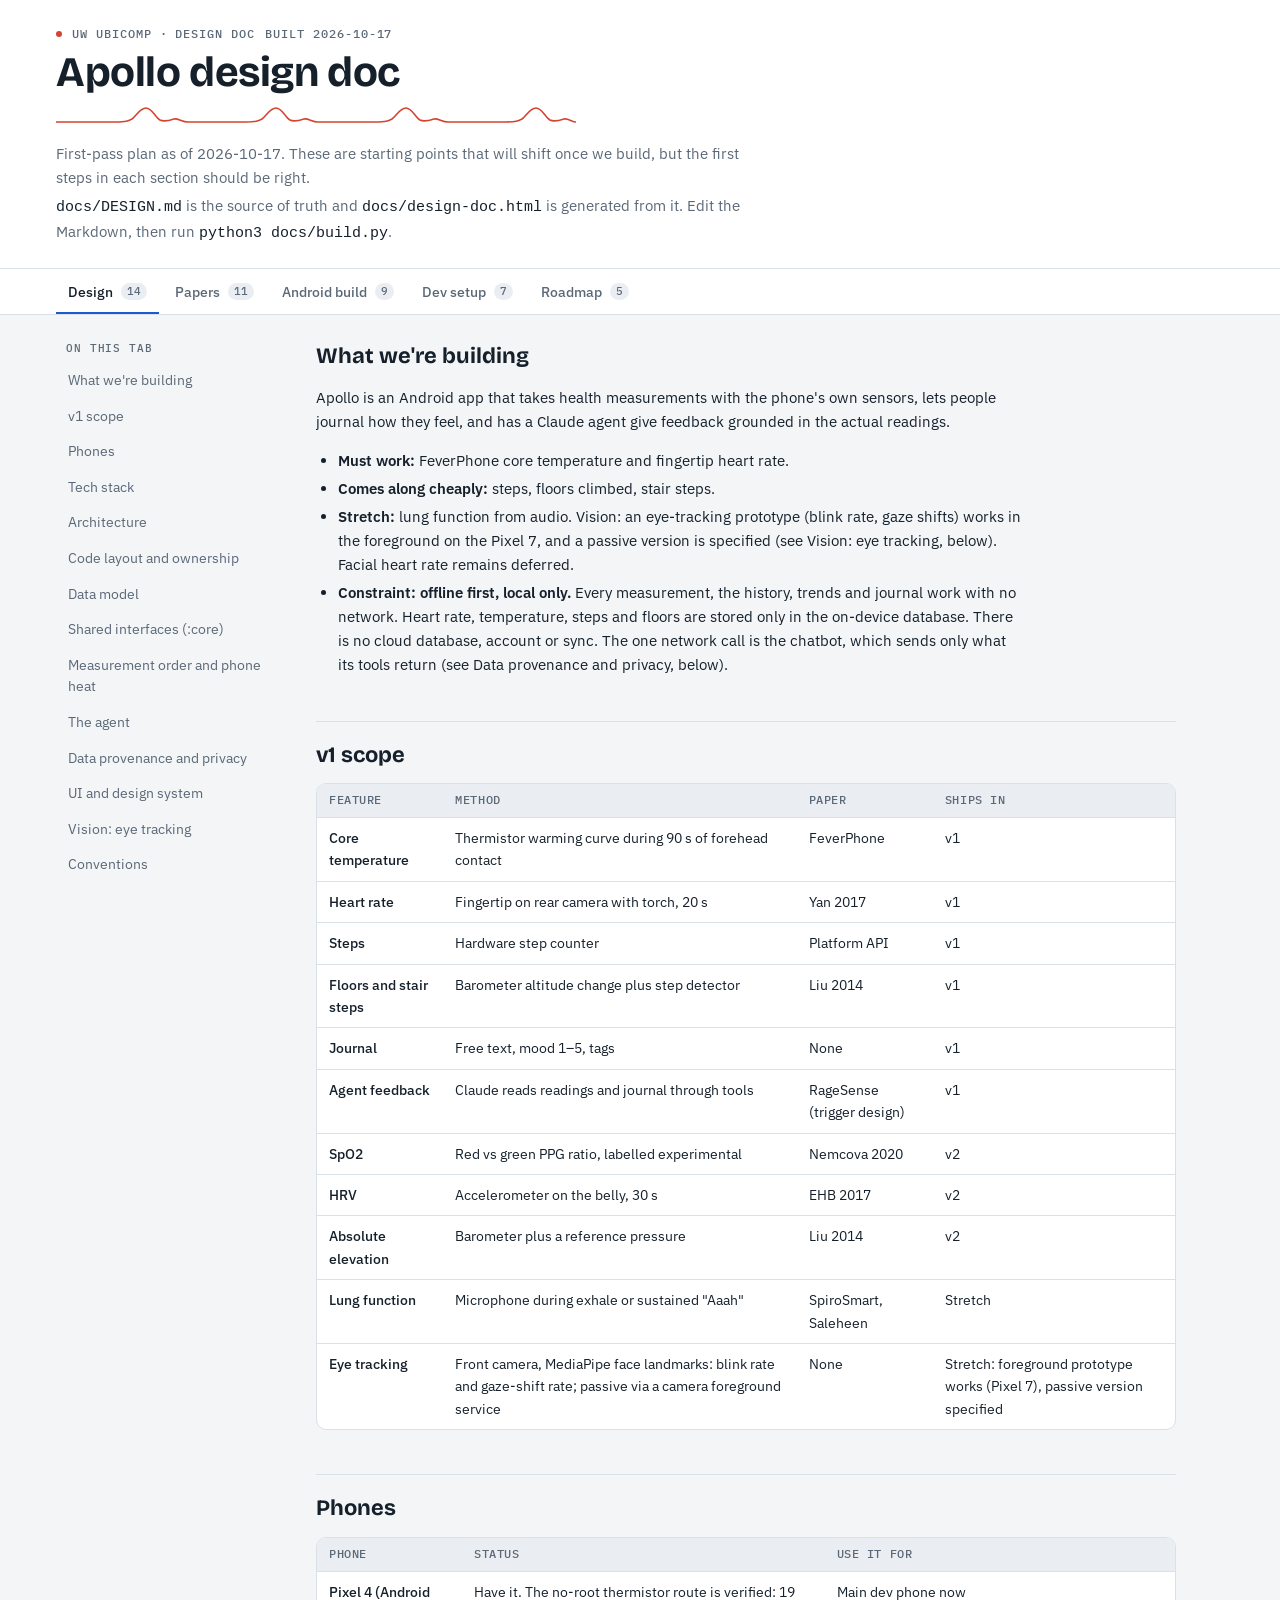
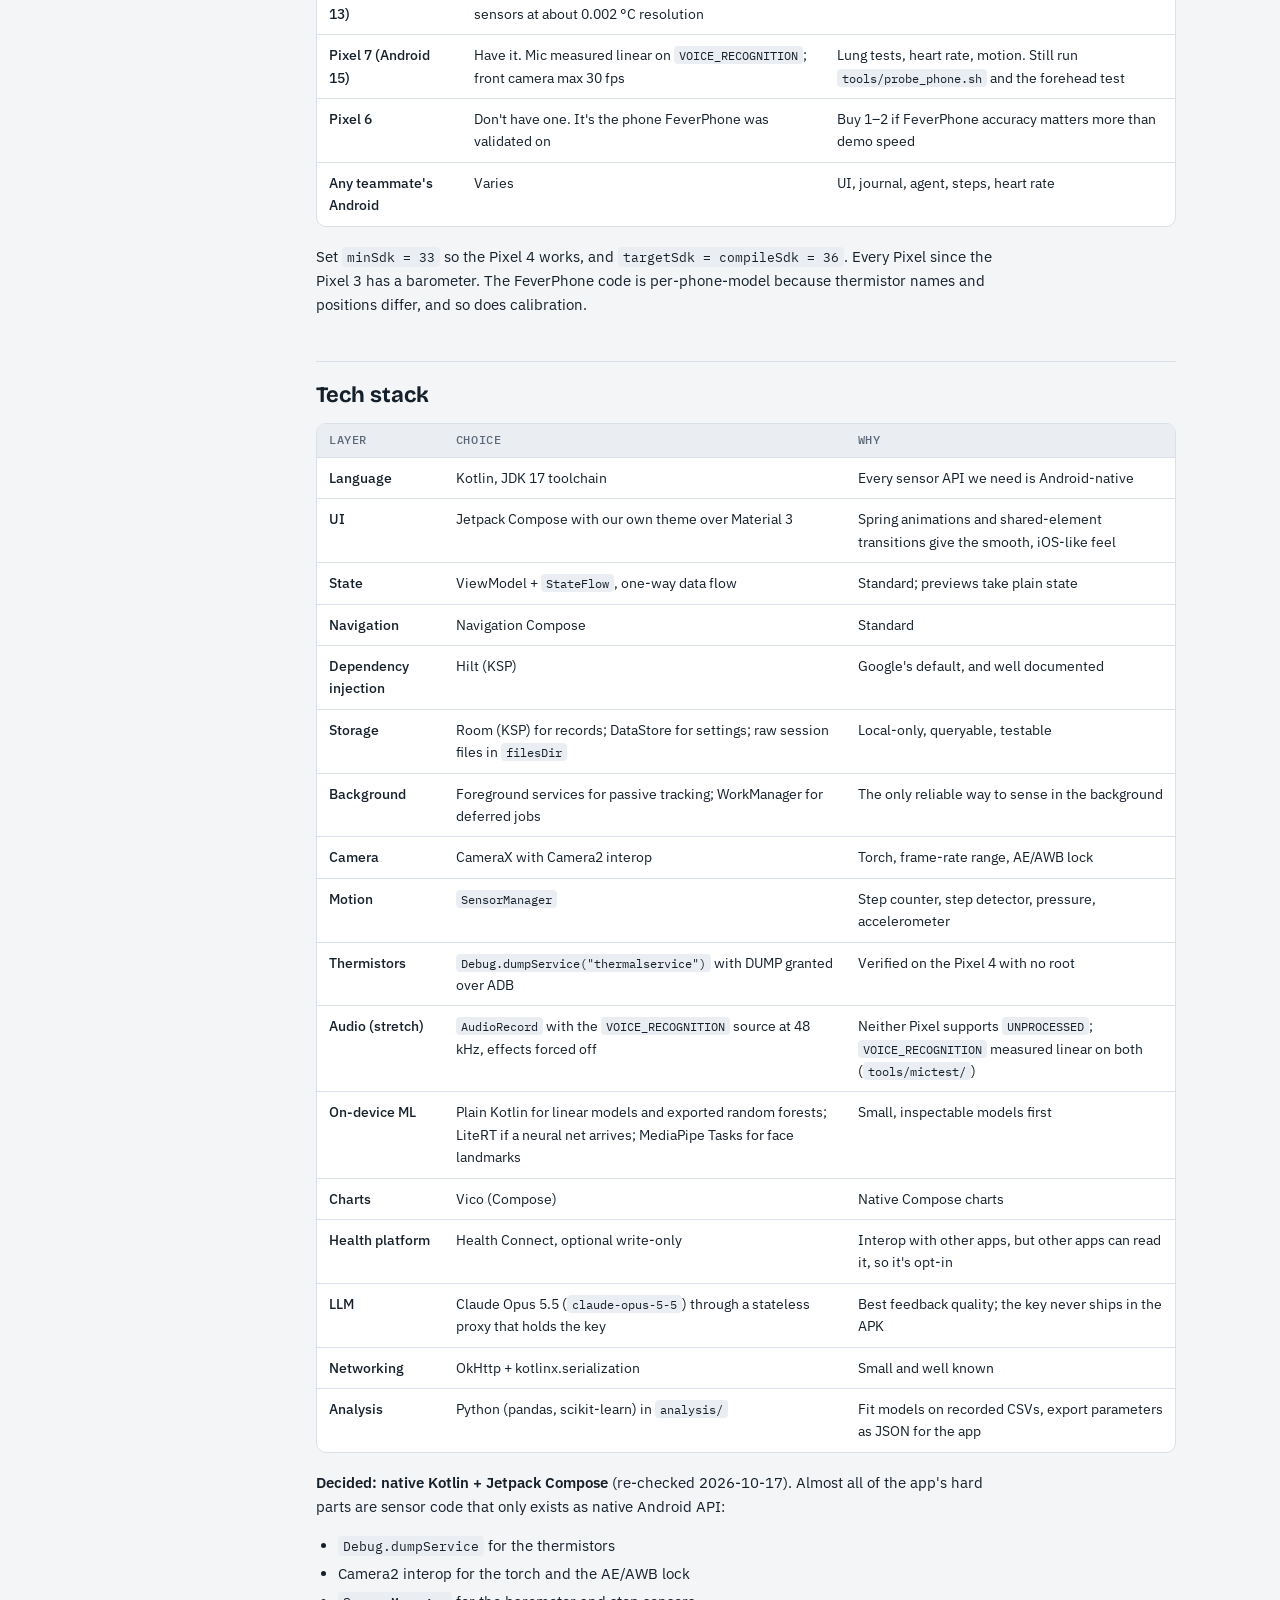
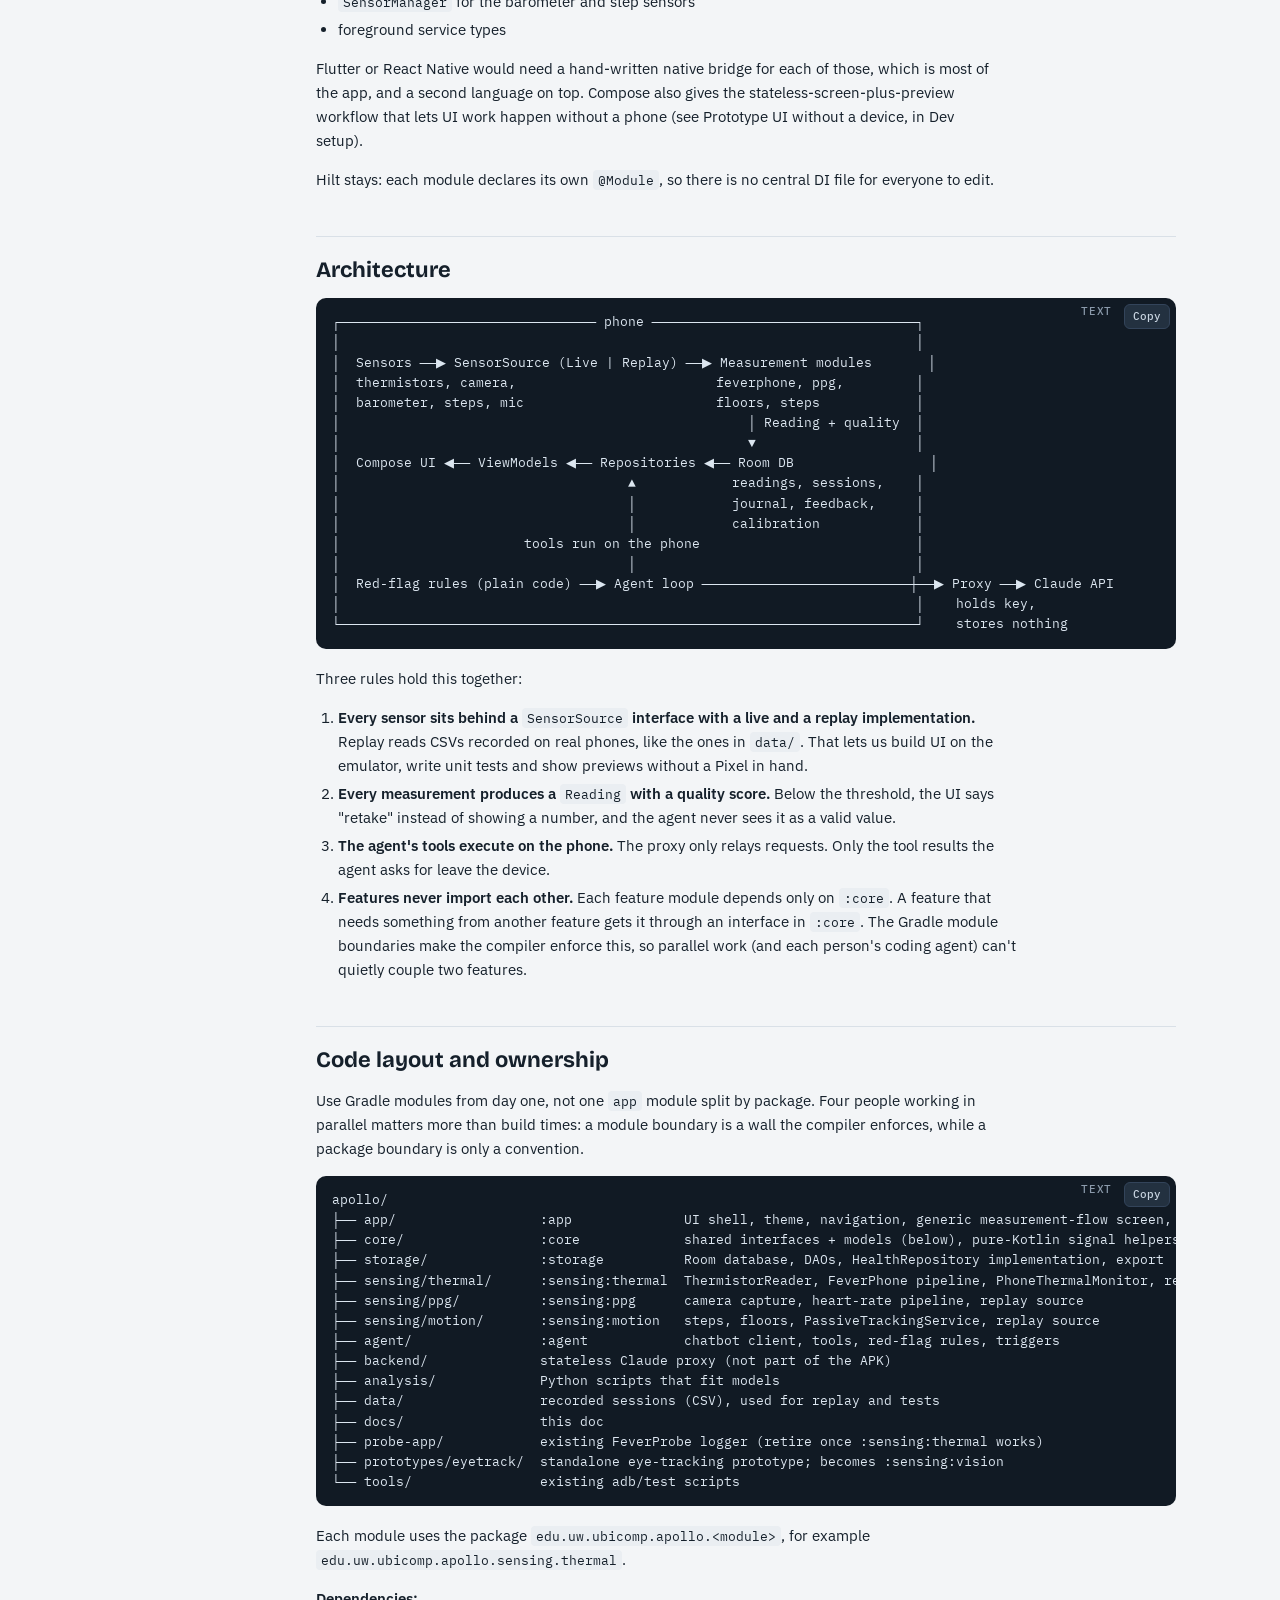
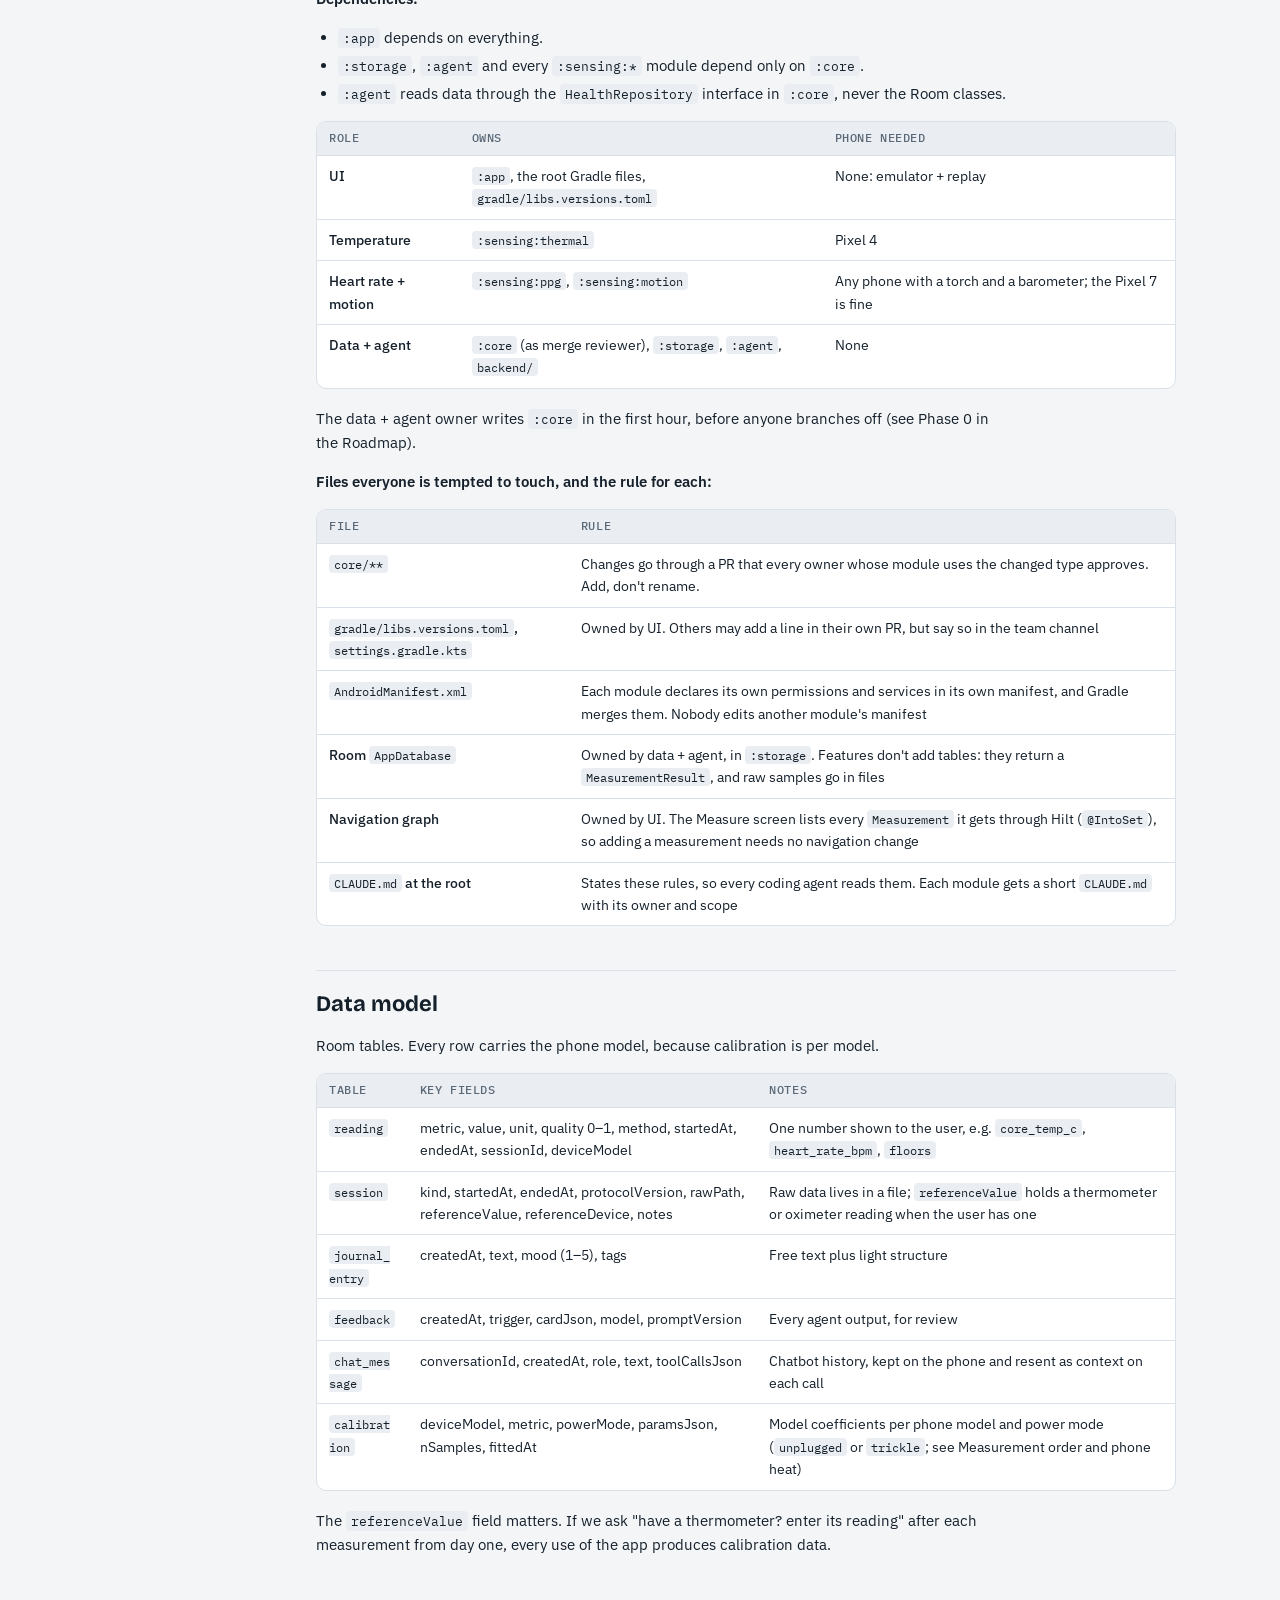
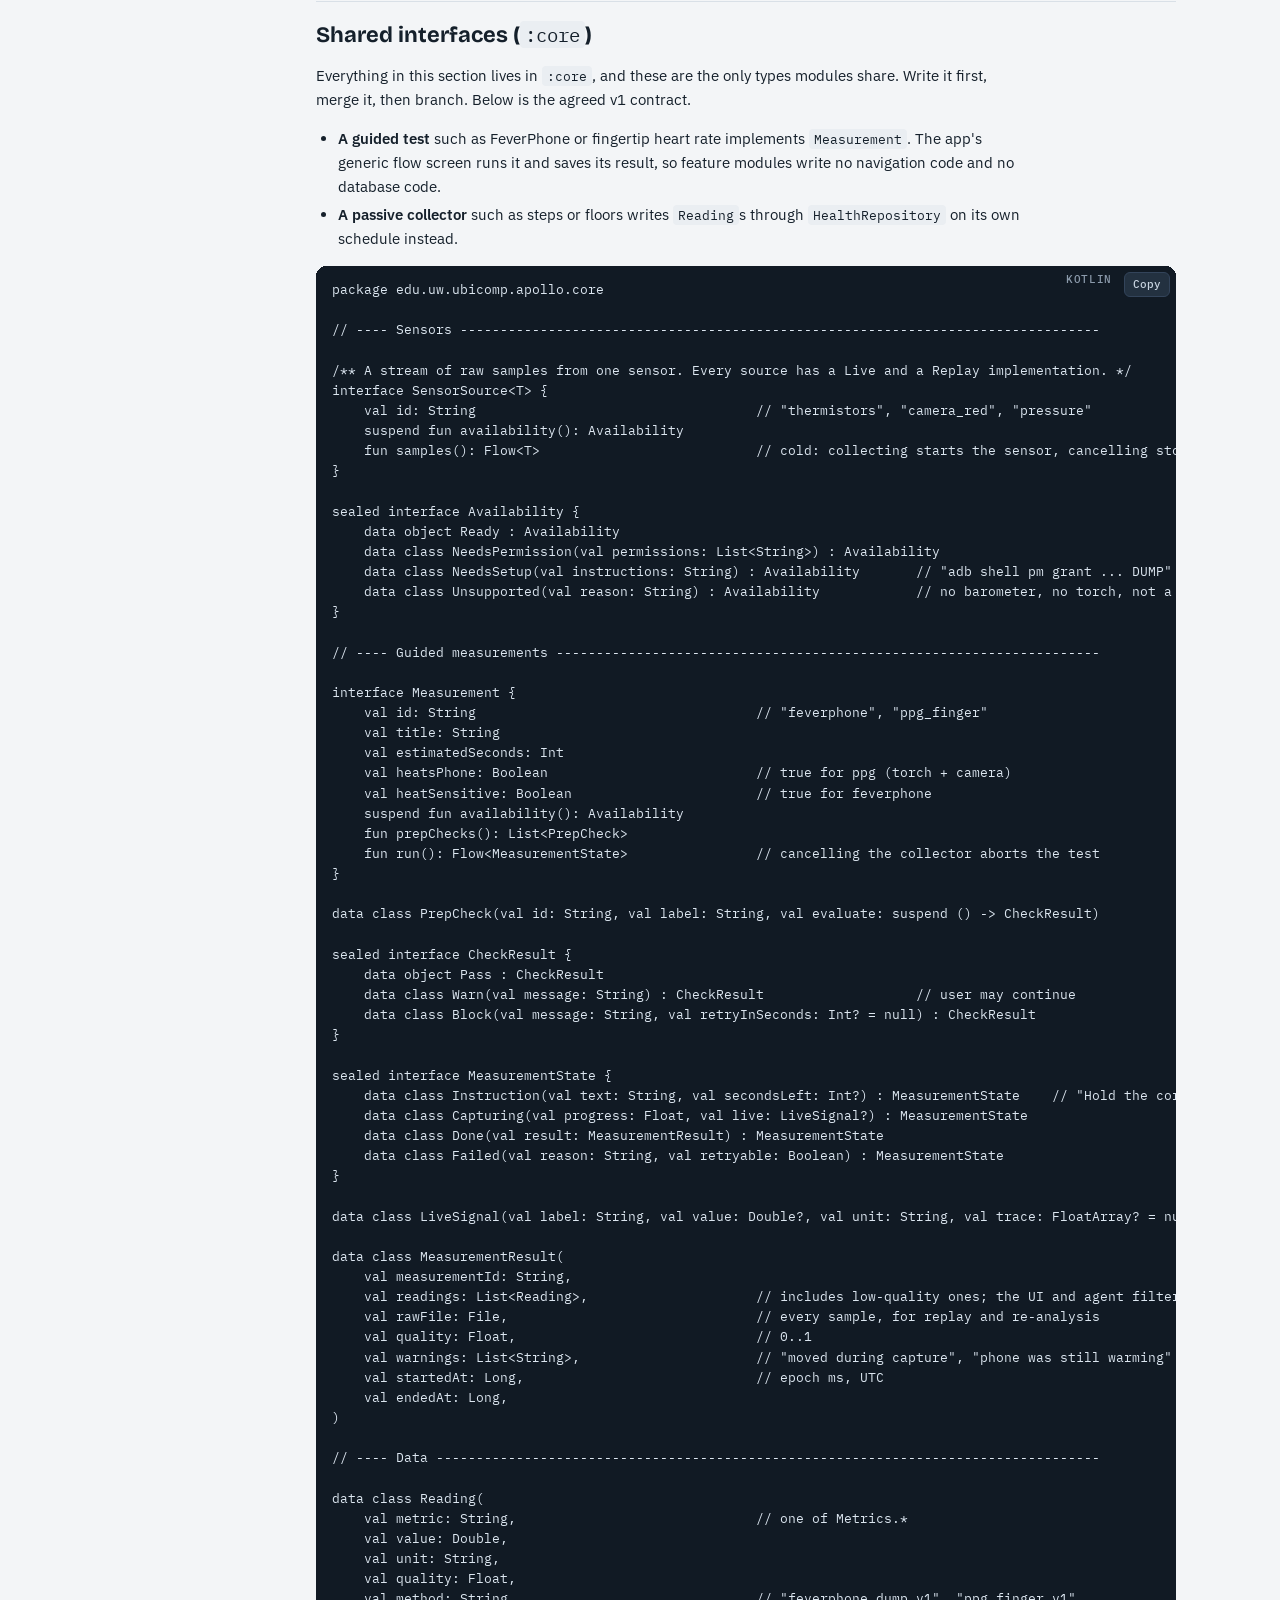
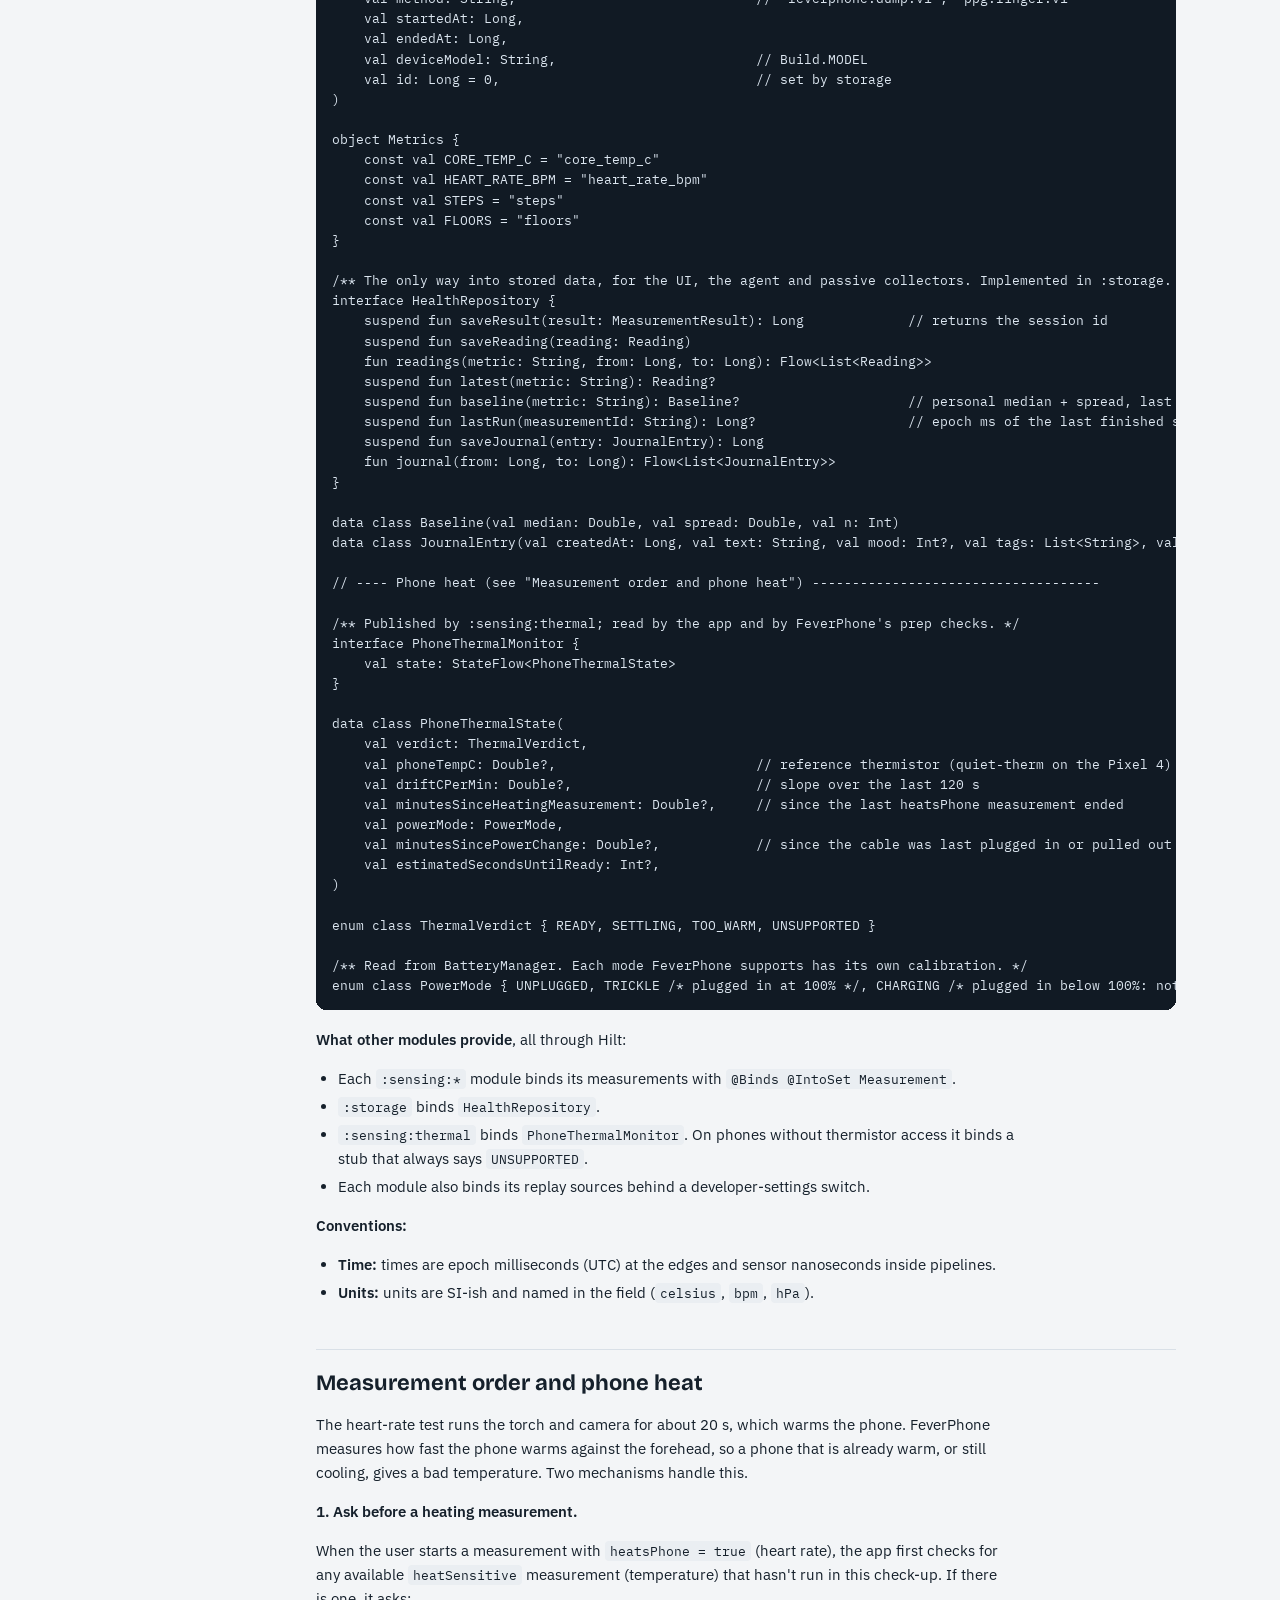
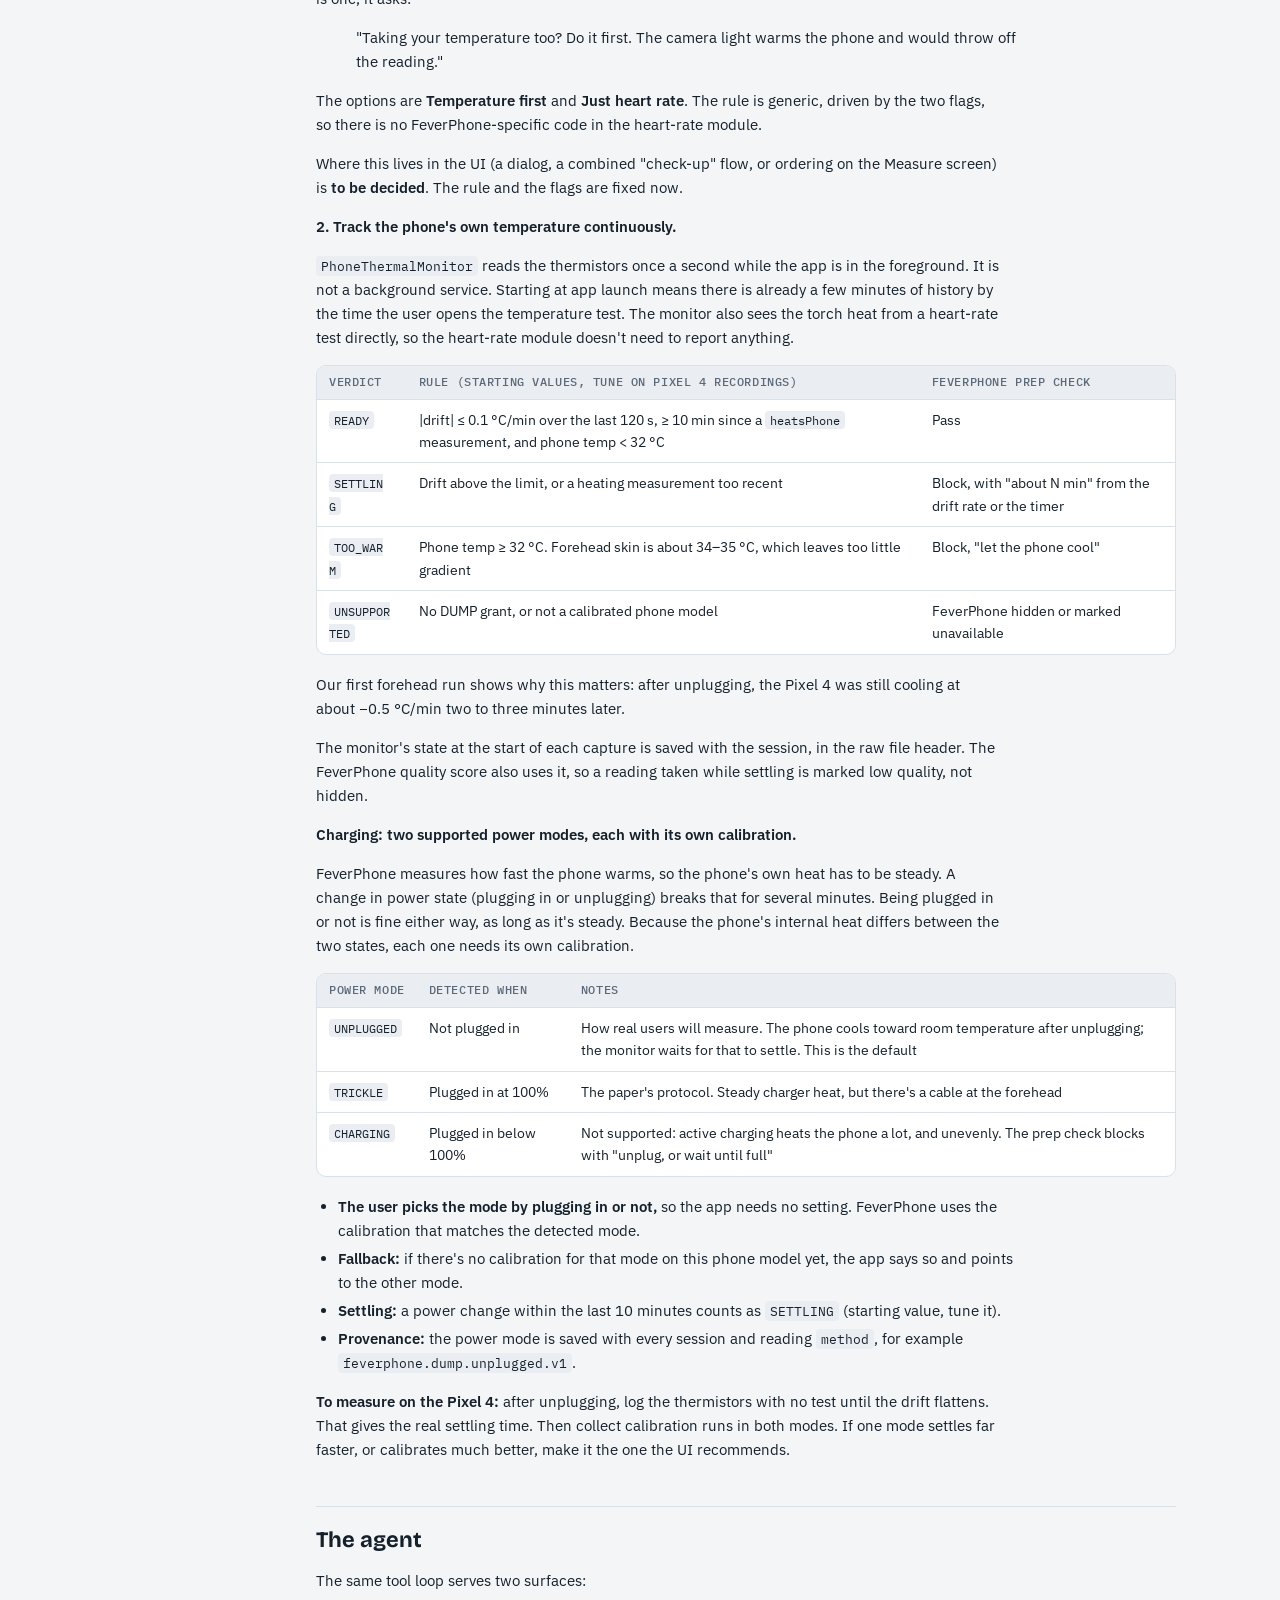
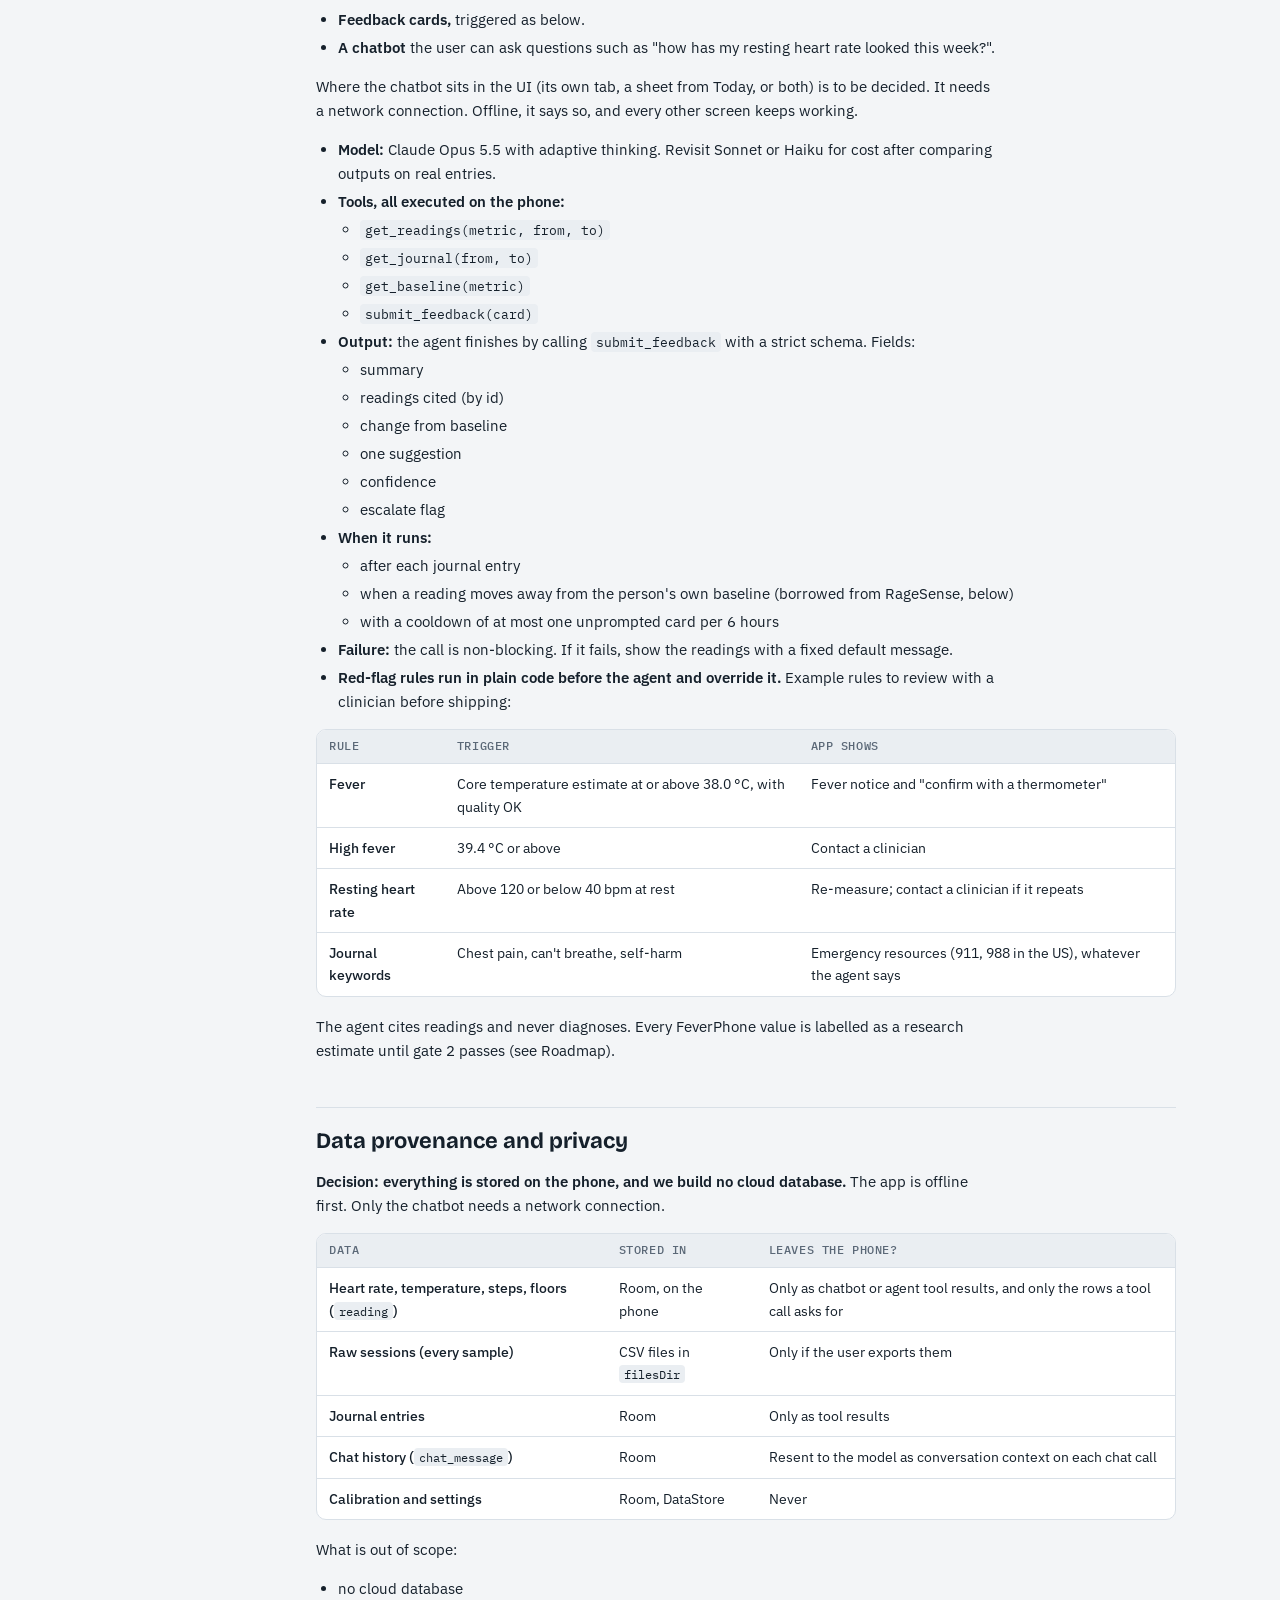
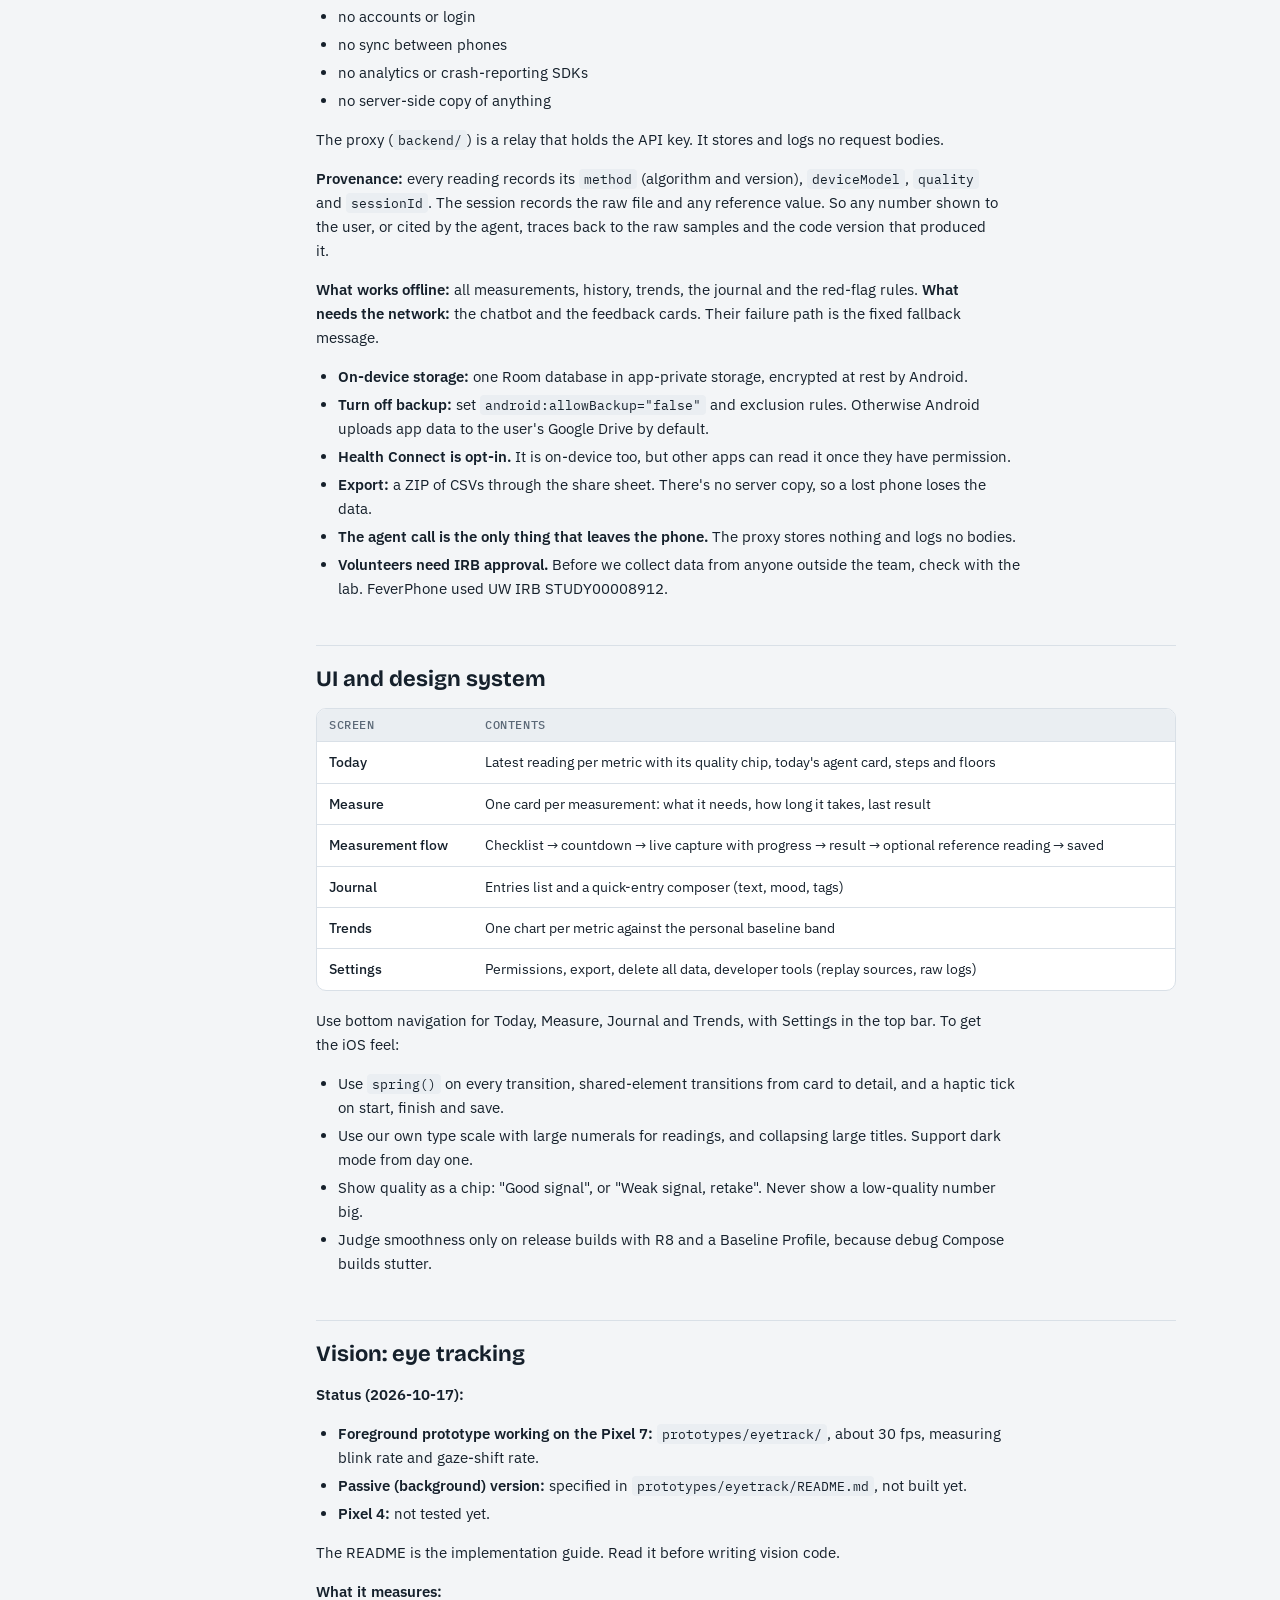
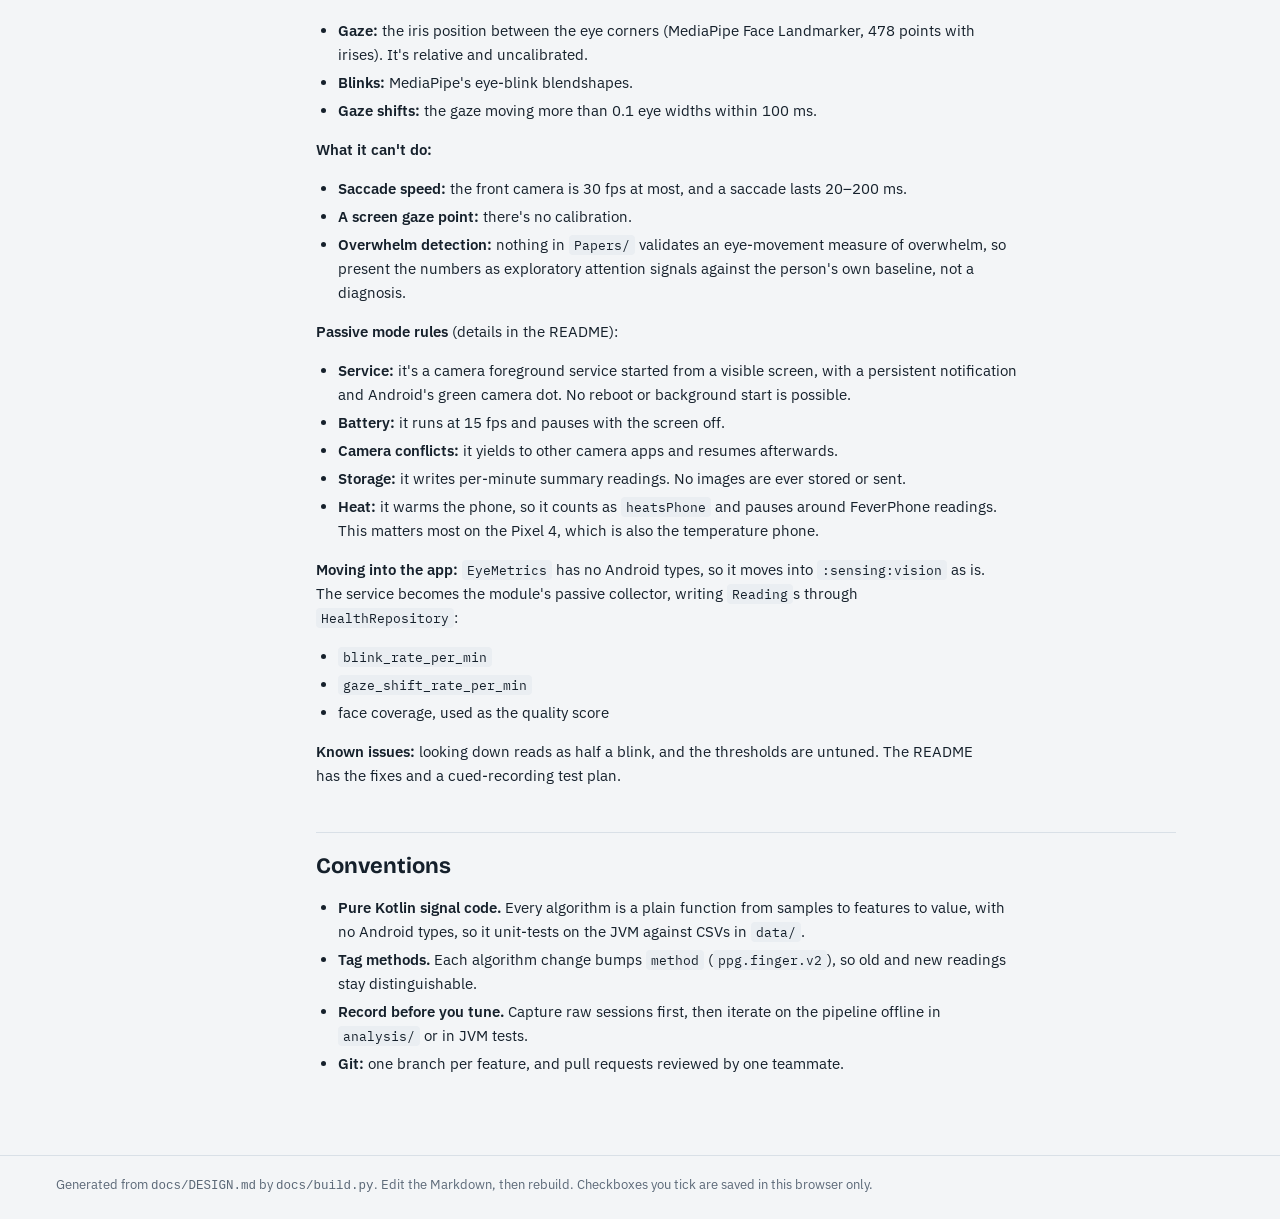
==== commit 3fe71ba6: "Add eye-tracking prototype and passive-mode spec; record peak-flow result - prototypes/eyetrack: fro" ====
--- a/docs/design-doc.html
+++ b/docs/design-doc.html
@@ -230,7 +230,7 @@
 
 - **Must work:** FeverPhone core temperature and fingertip heart rate.
 - **Comes along cheaply:** steps, floors climbed, stair steps.
-- **Stretch:** lung function from audio. Vision features (eye tracking, facial heart rate) are deferred: the architecture leaves room for them, but nobody works on them until v1 demos end to end (see Vision, below).
+- **Stretch:** lung function from audio. Vision: an eye-tracking prototype (blink rate, gaze shifts) works in the foreground on the Pixel 7, and a passive version is specified (see Vision: eye tracking, below). Facial heart rate remains deferred.
 - **Constraint: offline first, local only.** Every measurement, the history, trends and journal work with no network. Heart rate, temperature, steps and floors are stored only in the on-device database. There is no cloud database, account or sync. The one network call is the chatbot, which sends only what its tools return (see Data provenance and privacy, below).
 
 ### v1 scope
@@ -247,7 +247,7 @@
 | HRV | Accelerometer on the belly, 30 s | EHB 2017 | v2 |
 | Absolute elevation | Barometer plus a reference pressure | Liu 2014 | v2 |
 | Lung function | Microphone during exhale or sustained "Aaah" | SpiroSmart, Saleheen | Stretch |
-| Eye tracking | Front camera in a foreground service, face landmarks | None | Deferred |
+| Eye tracking | Front camera, MediaPipe face landmarks: blink rate and gaze-shift rate; passive via a camera foreground service | None | Stretch: foreground prototype works (Pixel 7), passive version specified |
 
 ### Phones
 
@@ -339,6 +339,7 @@
 ├── data/                 recorded sessions (CSV), used for replay and tests
 ├── docs/                 this doc
 ├── probe-app/            existing FeverProbe logger (retire once :sensing:thermal works)
+├── prototypes/eyetrack/  standalone eye-tracking prototype; becomes :sensing:vision
 └── tools/                existing adb/test scripts
 ```
 
@@ -657,23 +658,43 @@
 - Show quality as a chip: "Good signal", or "Weak signal, retake". Never show a low-quality number big.
 - Judge smoothness only on release builds with R8 and a Baseline Profile, because debug Compose builds stutter.
 
-### Vision (deferred)
-
-Eye tracking (for example, flagging fast eye movement as a sign of overwhelm) and facial heart rate are realistic ideas, but not for this timeline:
-
-- Android only allows camera use in the background from a camera-type foreground service started while the app is visible, with the camera indicator on the whole time.
-- No paper in `Papers/` validates an eye-movement measure, so the metric itself would be our own research.
-- **The front camera is too slow for saccades.** On the Pixel 7 it maxes out at 30 fps, with no high-speed modes. Saccades last 20–200 ms, so eye-movement speed can't be measured, only blink rate and how often gaze shifts.
-- Face landmarks at a useful frame rate are a battery and heat cost. That heat would also fight FeverPhone.
-
-What we do now, so it can be added later without rework:
-
-- **Module:** `:sensing:vision` is reserved in the layout and not created yet.
-- **Contract:** it would plug in like any other module. A `SensorSource<FaceFrame>` and a `Measurement` (or a passive collector) go through the same `:core` interfaces, so nothing else changes.
-- **Manifest:** the camera foreground-service permission is already in the manifest.
-- **Dependencies:** MediaPipe Tasks is already in the version catalog.
-
-Nobody starts on vision until heart rate and temperature both demo end to end. The first question to settle is the one in Open decisions: blink rate, drowsiness or eye-movement speed.
+### Vision: eye tracking
+
+**Status (2026-10-17):**
+
+- **Foreground prototype working on the Pixel 7:** `prototypes/eyetrack/`, about 30 fps, measuring blink rate and gaze-shift rate.
+- **Passive (background) version:** specified in `prototypes/eyetrack/README.md`, not built yet.
+- **Pixel 4:** not tested yet.
+
+The README is the implementation guide. Read it before writing vision code.
+
+**What it measures:**
+
+- **Gaze:** the iris position between the eye corners (MediaPipe Face Landmarker, 478 points with irises). It's relative and uncalibrated.
+- **Blinks:** MediaPipe's eye-blink blendshapes.
+- **Gaze shifts:** the gaze moving more than 0.1 eye widths within 100 ms.
+
+**What it can't do:**
+
+- **Saccade speed:** the front camera is 30 fps at most, and a saccade lasts 20–200 ms.
+- **A screen gaze point:** there's no calibration.
+- **Overwhelm detection:** nothing in `Papers/` validates an eye-movement measure of overwhelm, so present the numbers as exploratory attention signals against the person's own baseline, not a diagnosis.
+
+**Passive mode rules** (details in the README):
+
+- **Service:** it's a camera foreground service started from a visible screen, with a persistent notification and Android's green camera dot. No reboot or background start is possible.
+- **Battery:** it runs at 15 fps and pauses with the screen off.
+- **Camera conflicts:** it yields to other camera apps and resumes afterwards.
+- **Storage:** it writes per-minute summary readings. No images are ever stored or sent.
+- **Heat:** it warms the phone, so it counts as `heatsPhone` and pauses around FeverPhone readings. This matters most on the Pixel 4, which is also the temperature phone.
+
+**Moving into the app:** `EyeMetrics` has no Android types, so it moves into `:sensing:vision` as is. The service becomes the module's passive collector, writing `Reading`s through `HealthRepository`:
+
+- `blink_rate_per_min`
+- `gaze_shift_rate_per_min`
+- face coverage, used as the quality score
+
+**Known issues:** looking down reads as half a blink, and the thresholds are untuned. The README has the fixes and a cued-recording test plan.
 
 ### Conventions
 
@@ -1093,6 +1114,15 @@
 | `VOICE_COMMUNICATION` | ❌ noise gate below about −24 dBFS | ❌ adaptive gain |
 
 Neither phone exposes automatic gain control as an effect, and Android's framework pre-processing (AEC, NS) applies only to `voice_communication`. The `MIC` expander on the Pixel 4 lives in the Qualcomm DSP and is invisible in every config file, so only a measurement shows it.
+
+#### Peak-flow attempt (2026-10-17): negative result
+
+Four people did 8 peak-flow-meter blows each (top-3 means 538, 460, 337, 283 L/min) and 3–4 blows at the Pixel 4. The phone was upright, about 1 m away, and the blow was aimed over its top edge. The tools are `tools/mictest/blow.sh` and `analyze_blow.py`; the recordings stay local in the gitignored `tools/mictest/out/`.
+
+- **Wind was the first problem.** At the short wire distance, every blow clipped. The low-frequency energy below 300 Hz is wind buffeting the phone, not sound. Above about 3 kHz the wind has died out, so the 8–20 kHz airflow hiss is unaffected by it.
+- **The hiss feature doesn't separate people.** P1–P3 read within 1.2 dB of each other despite meter readings of 337–538 L/min. Per-person spread was ±2–6 dB per blow. Leave-one-out error was about 300 L/min, which is useless.
+- **13 candidate features didn't fix it.** Between-person spread divided by within-person spread was at most 1.7. The spectral centroid ranked all four people correctly, but with between/within at 0.4, so treat it as chance (1 in 24 for a perfect 4-person ranking) and as a hypothesis only.
+- **Conclusion:** at a distance and without fixed geometry, aim and lip shape vary more than airflow does. Fixed geometry (a tube, blowing through the meter while the phone listens) would be the next test. The team chose not to add components, so peak flow is dropped. Respiratory candidates without extra hardware are breathing rate from the accelerometer (phone on the chest) or from the heart-rate test, and a sustained-vowel duration.
 
 **Gotcha:** the first run showed heavy compression on every source. It came from the laptop's audio enhancements (Windows/Realtek), not the phone. Turn enhancements off before running the test.
 
@@ -1667,7 +1697,8 @@
 ### Open decisions
 
 - [ ] Can the agent call leave the phone? The fully on-device alternative, Gemini Nano, needs a Pixel 9 or newer and is a much smaller model
-- [ ] What should eye tracking measure: blink rate, drowsiness or attention? That sets frame rate and battery cost
+- [x] What should eye tracking measure? Blink rate and gaze-shift rate, at 15 fps when passive (`prototypes/eyetrack/README.md`)
+- [ ] Eye tracking: where does it appear in the UI, and is passive mode worth the battery and heat? Measure 30 min on both Pixels first
 - [ ] Buy and root a Pixel 6 for full-fidelity FeverPhone, or stay on the no-root route?
 - [ ] IRB: which data collection needs approval before we involve people outside the team?
 - [ ] Is the app called Apollo, after the repo?
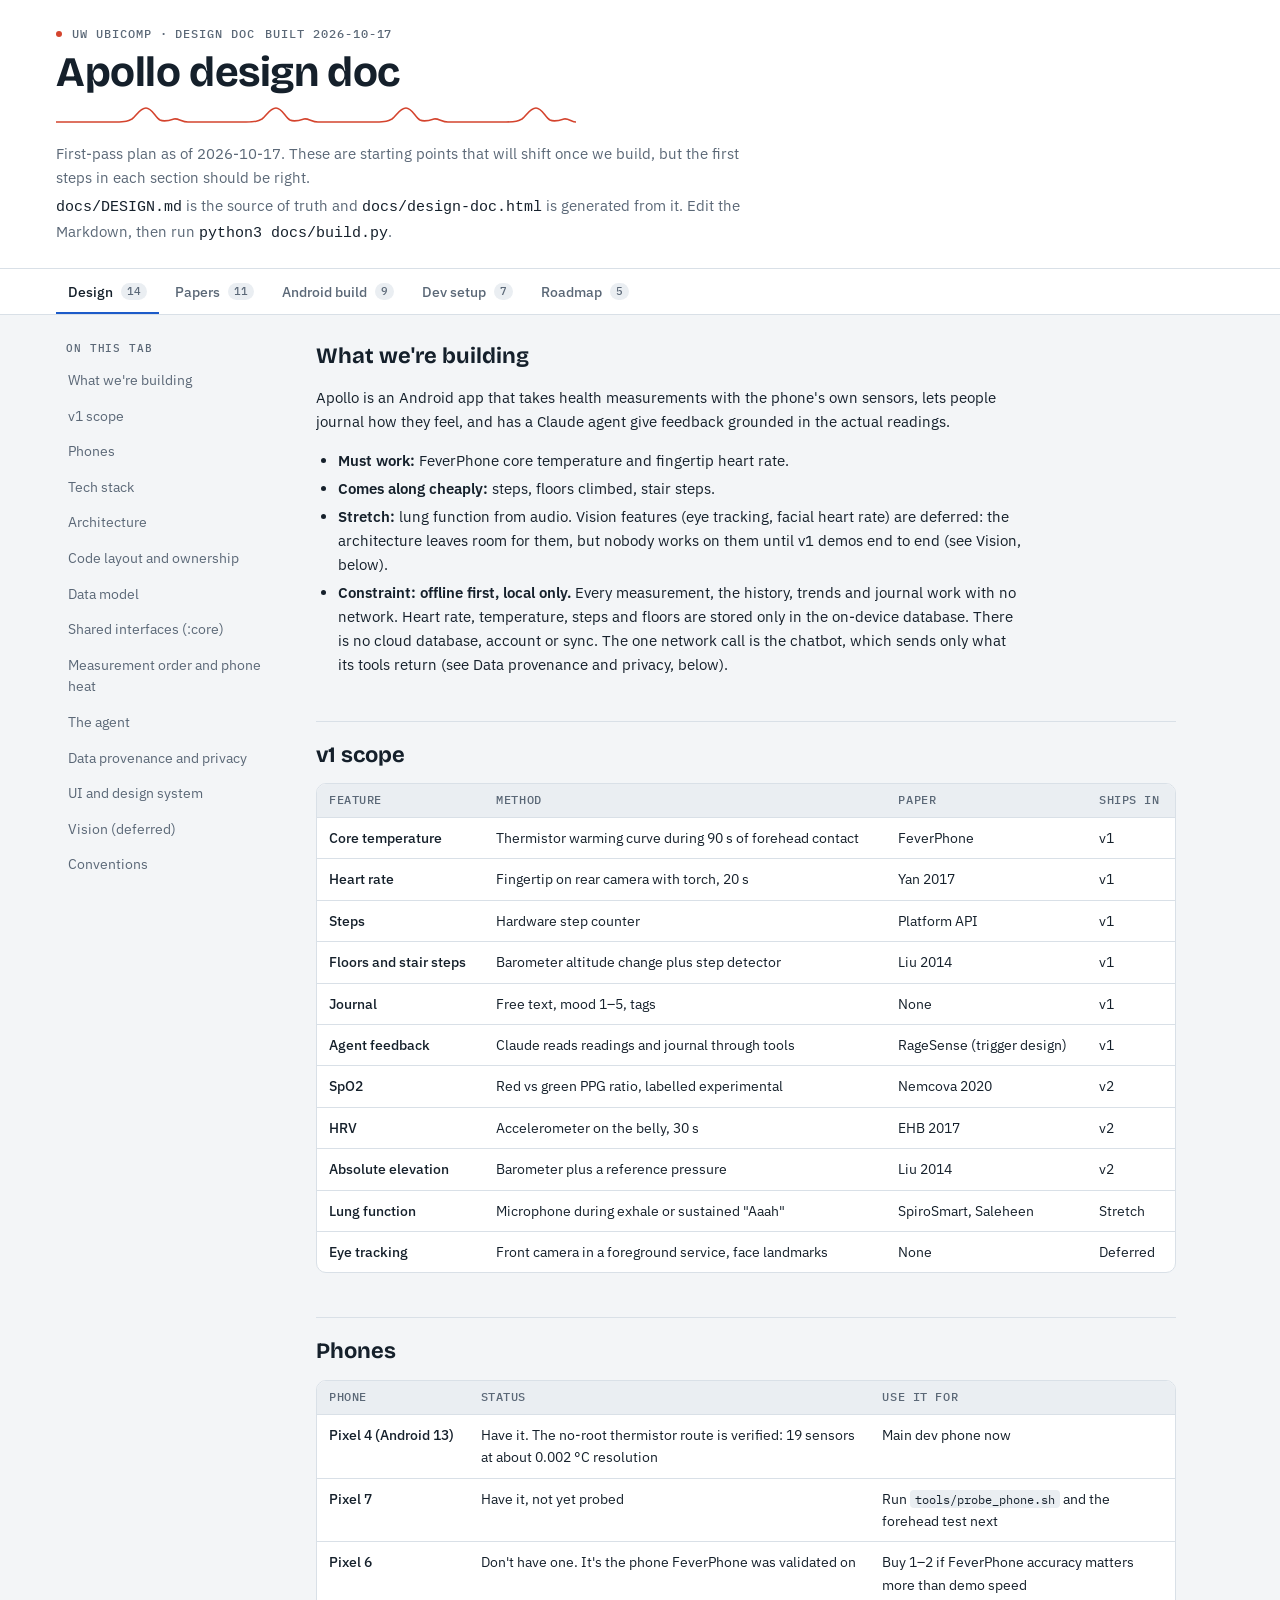
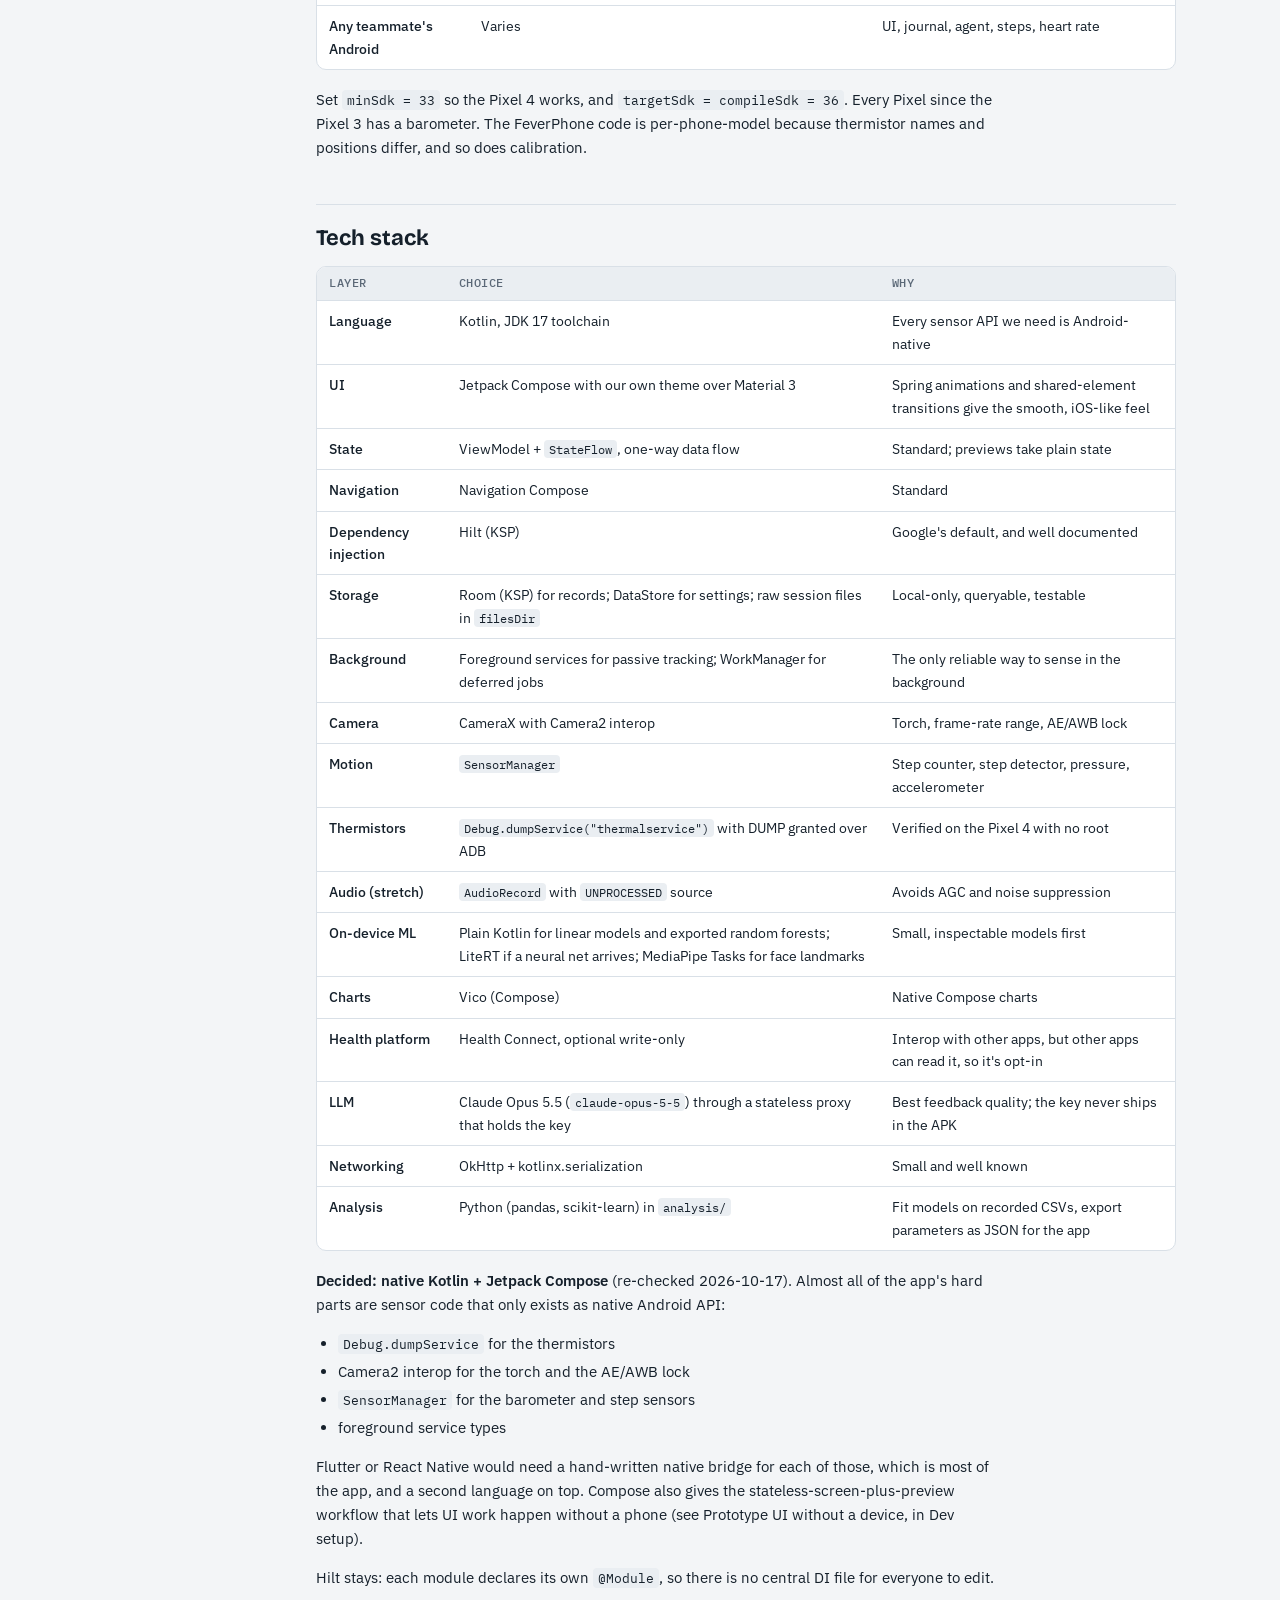
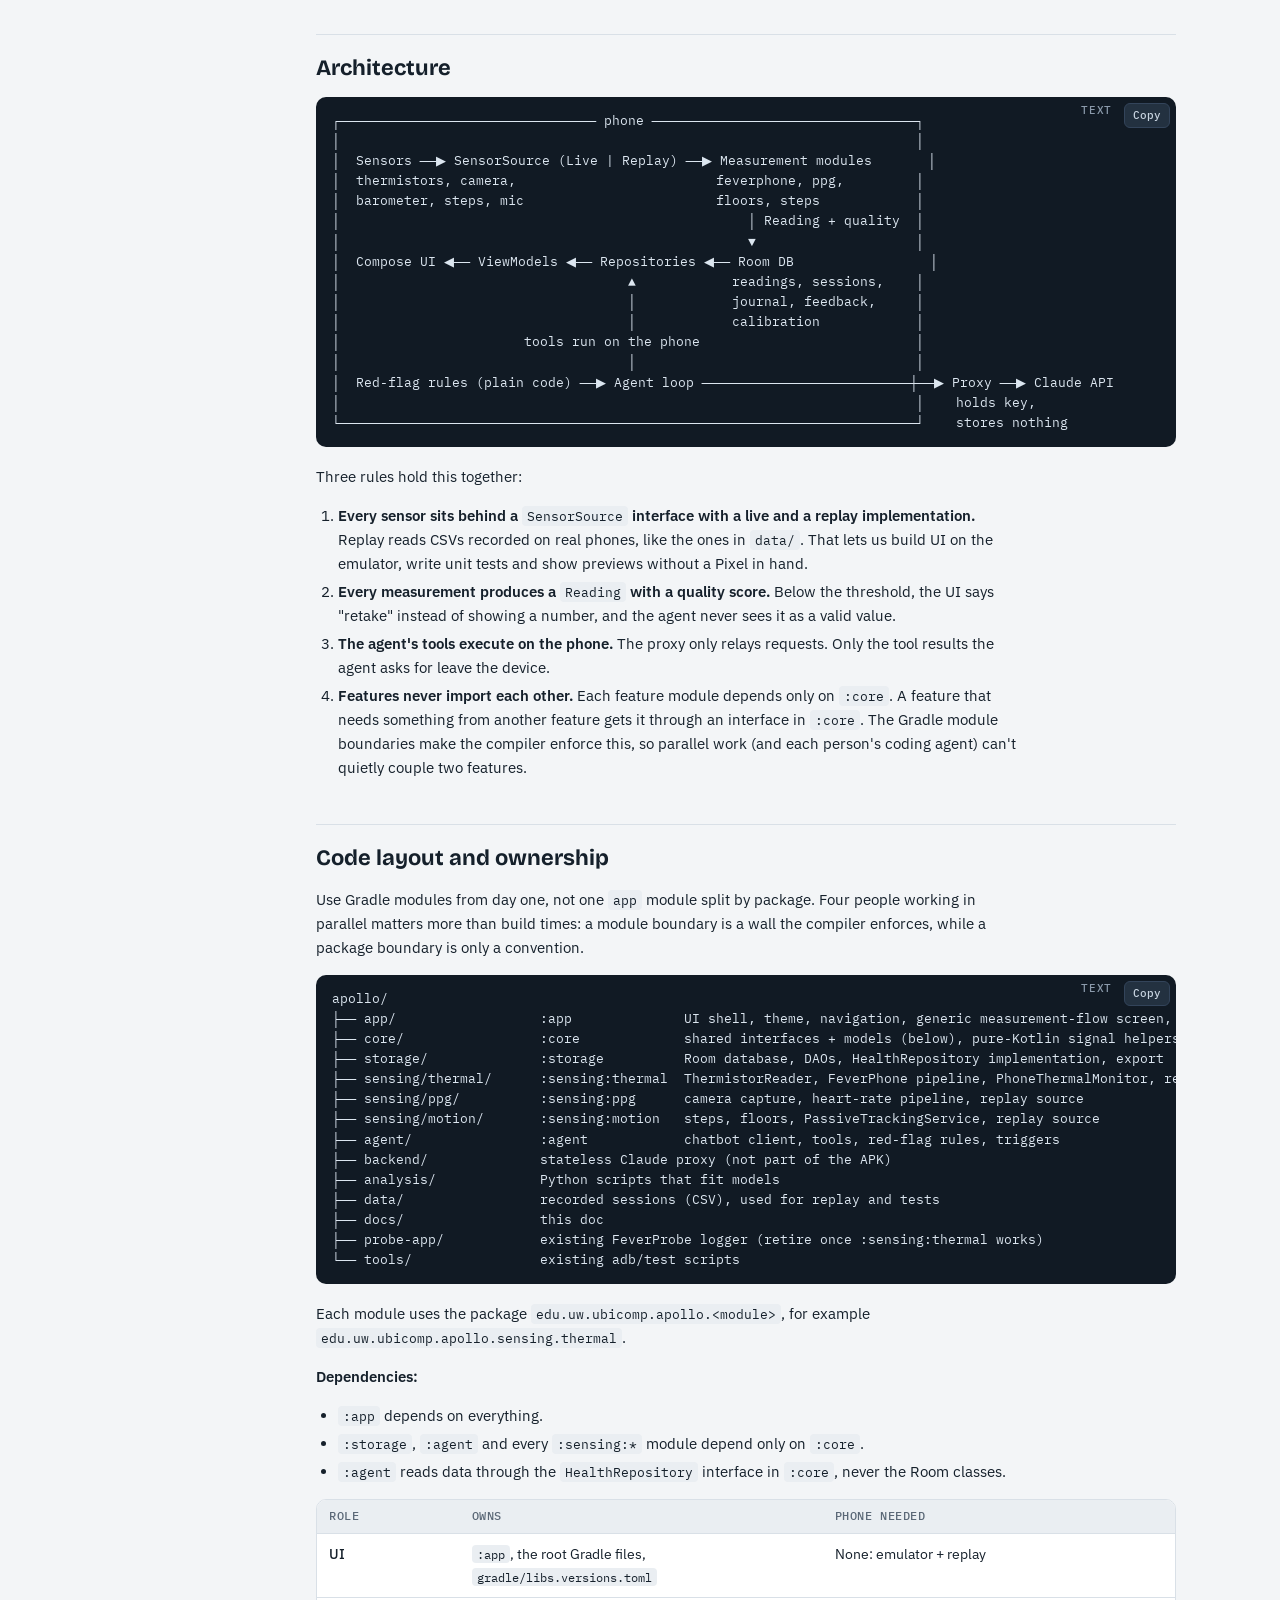
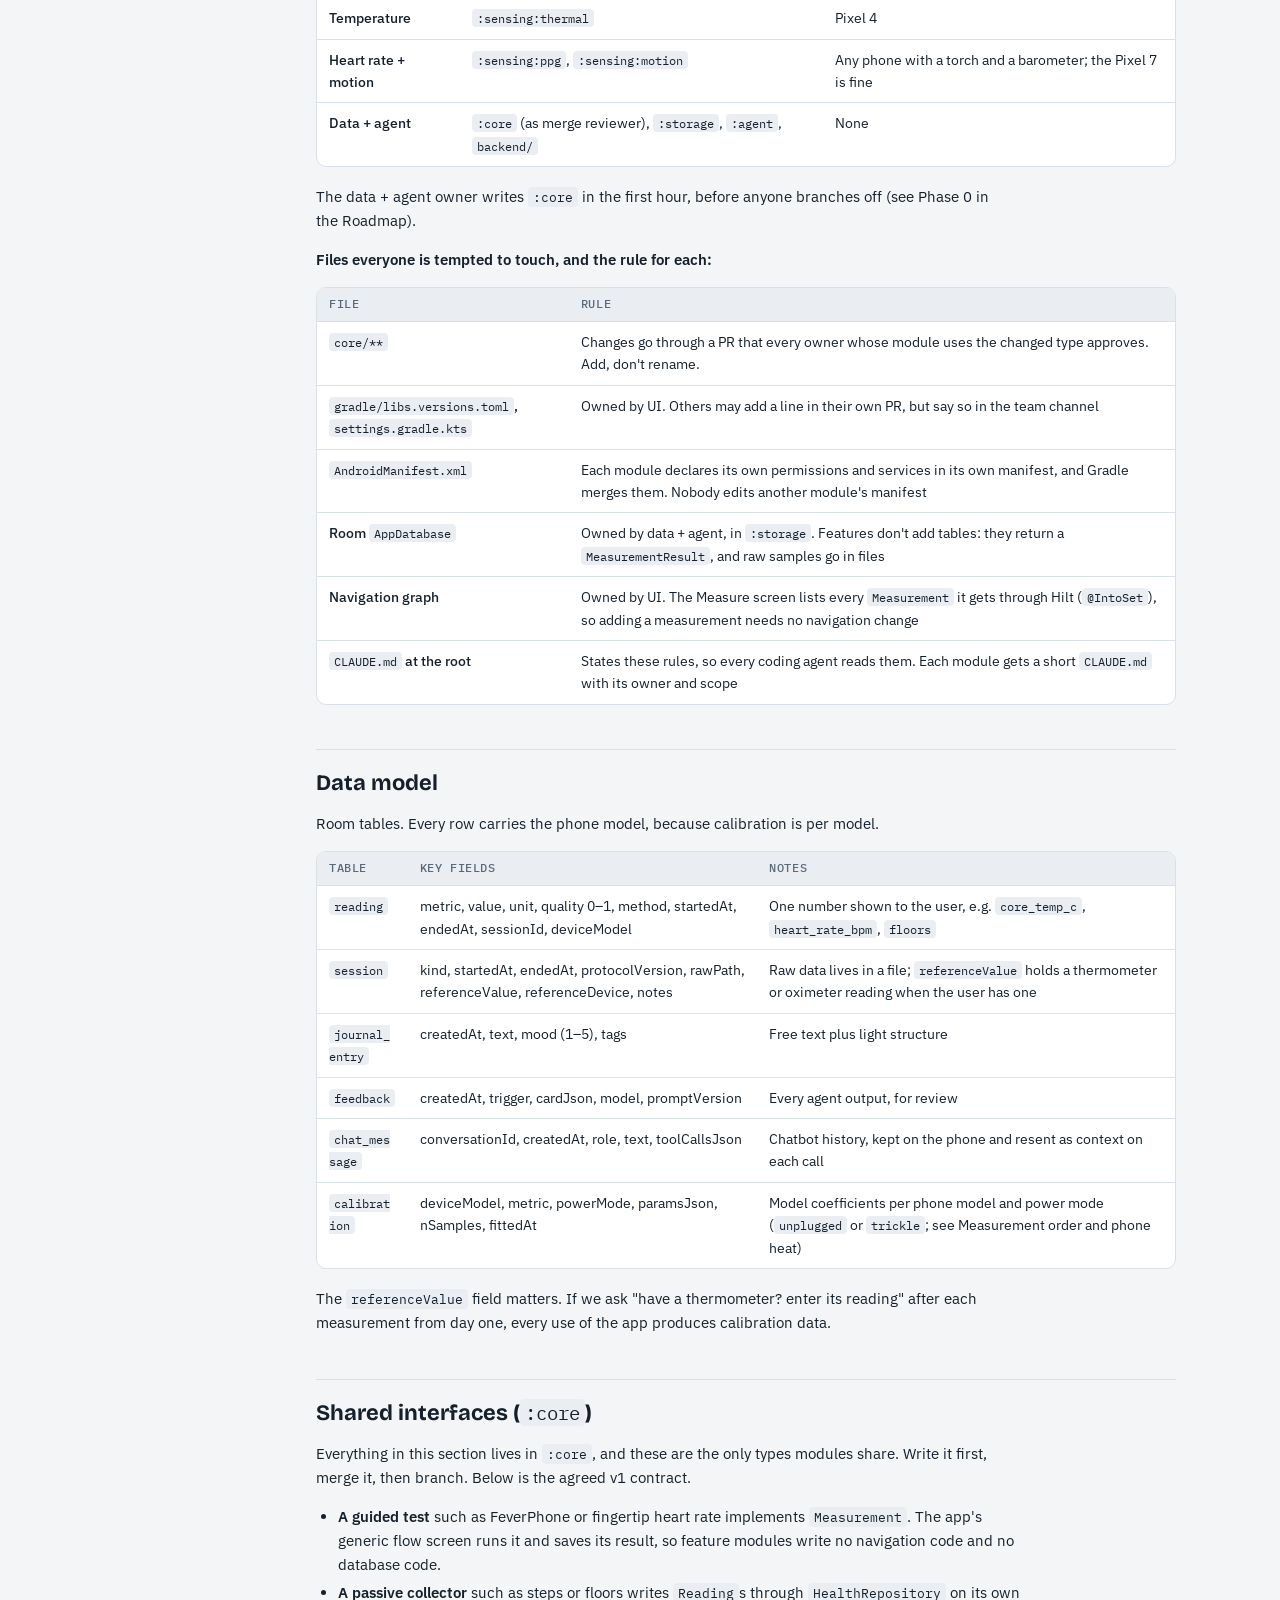
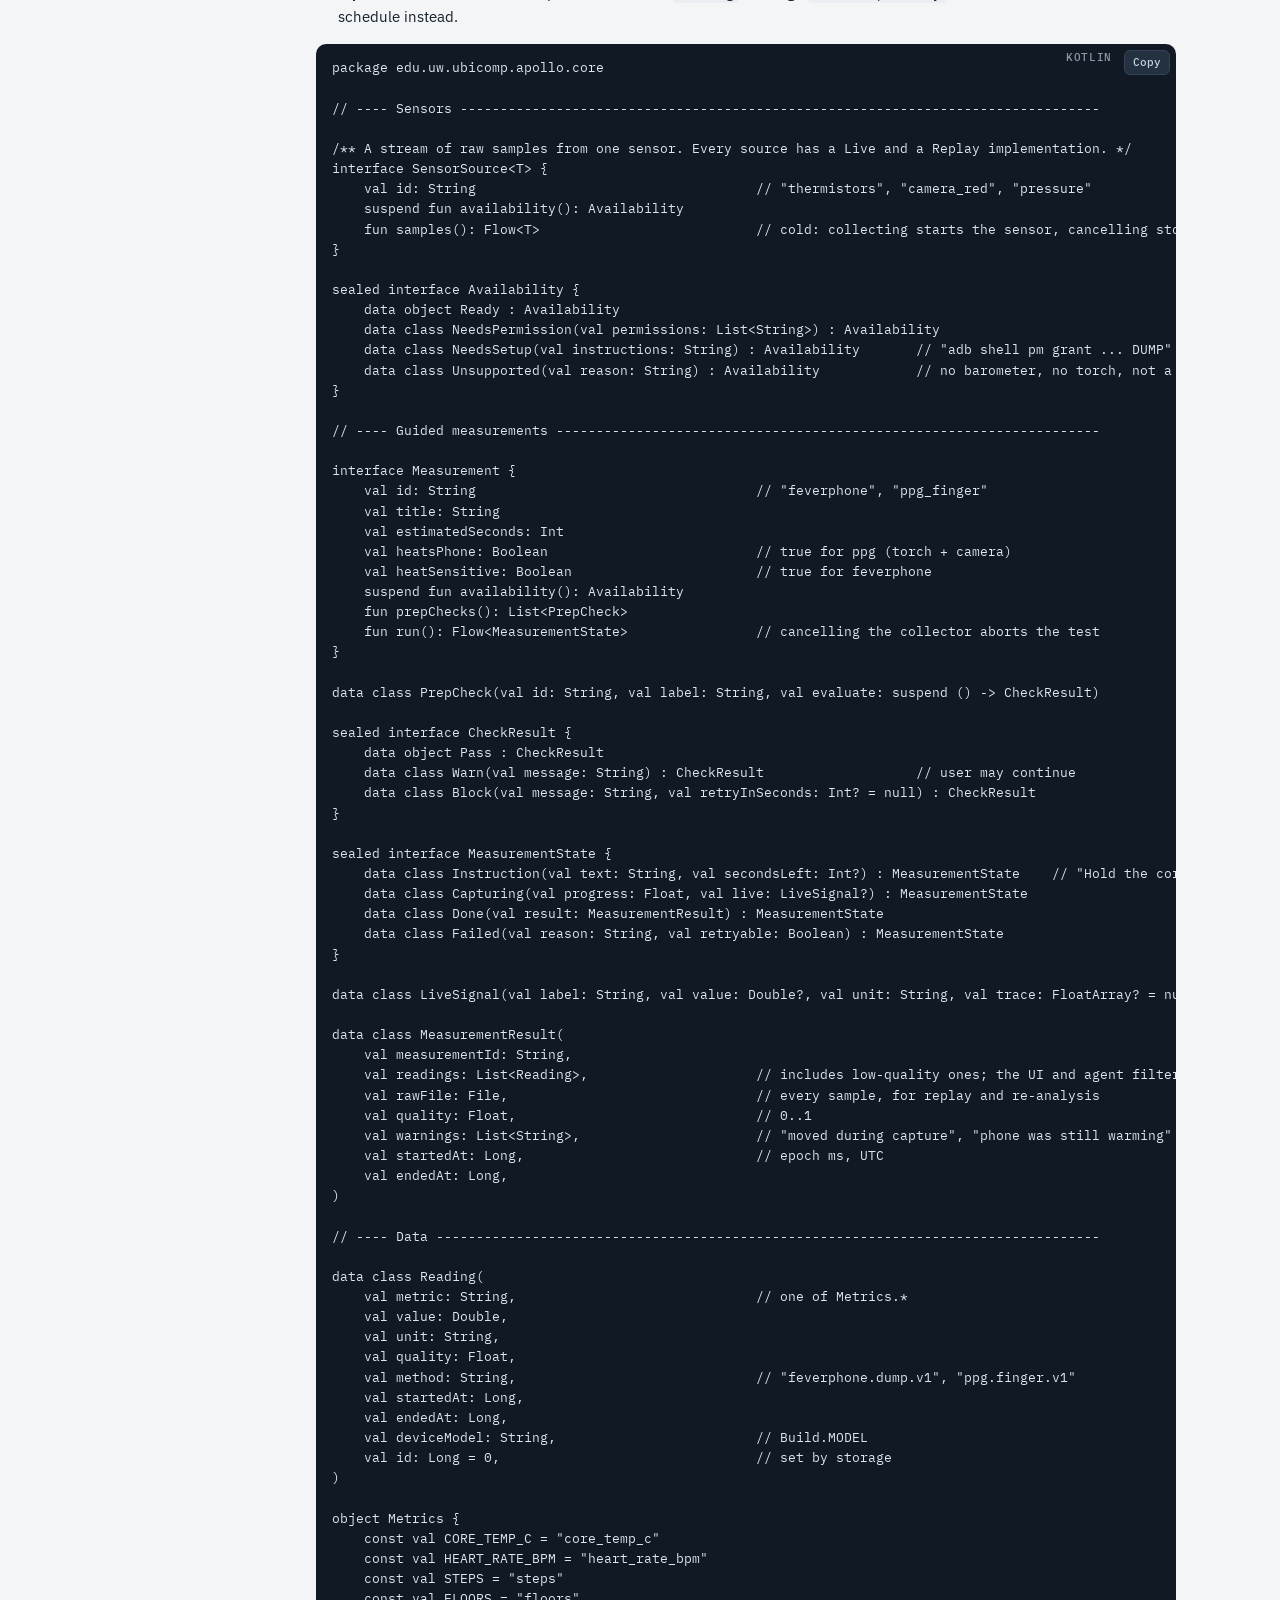
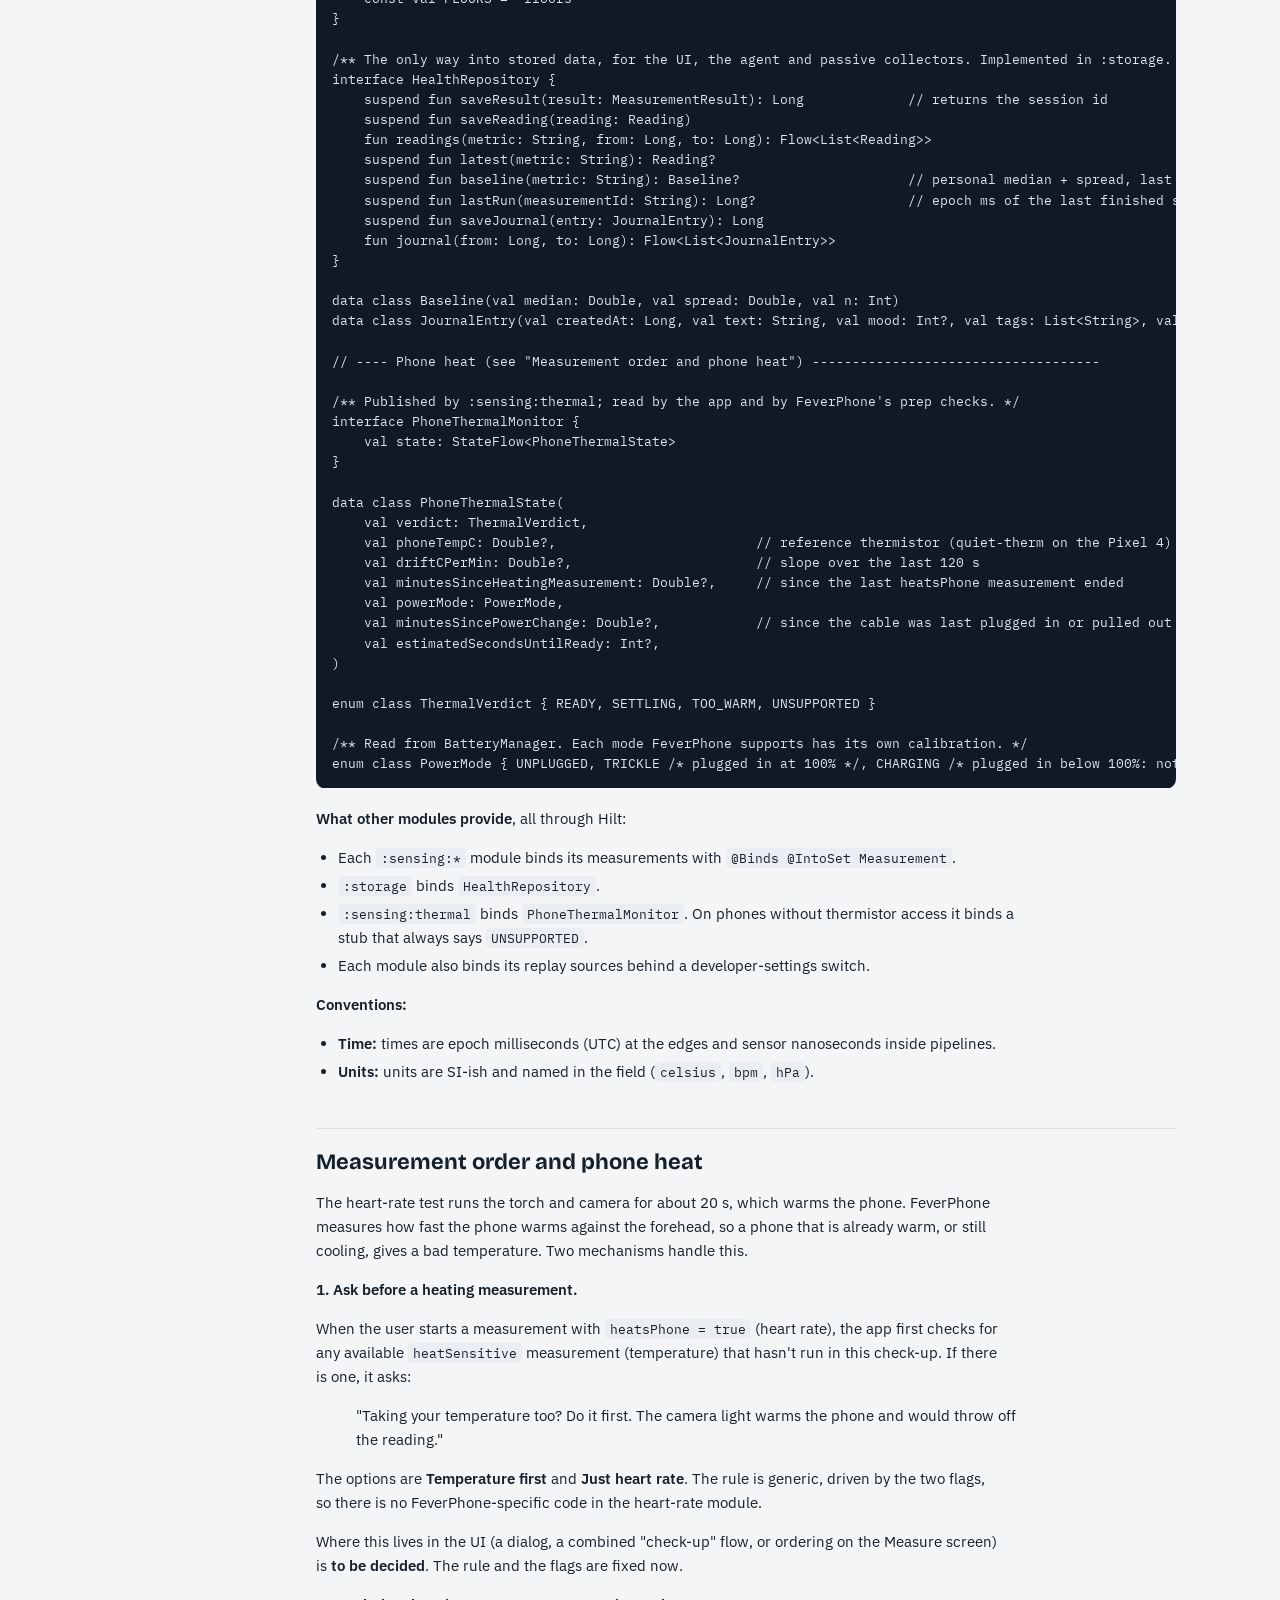
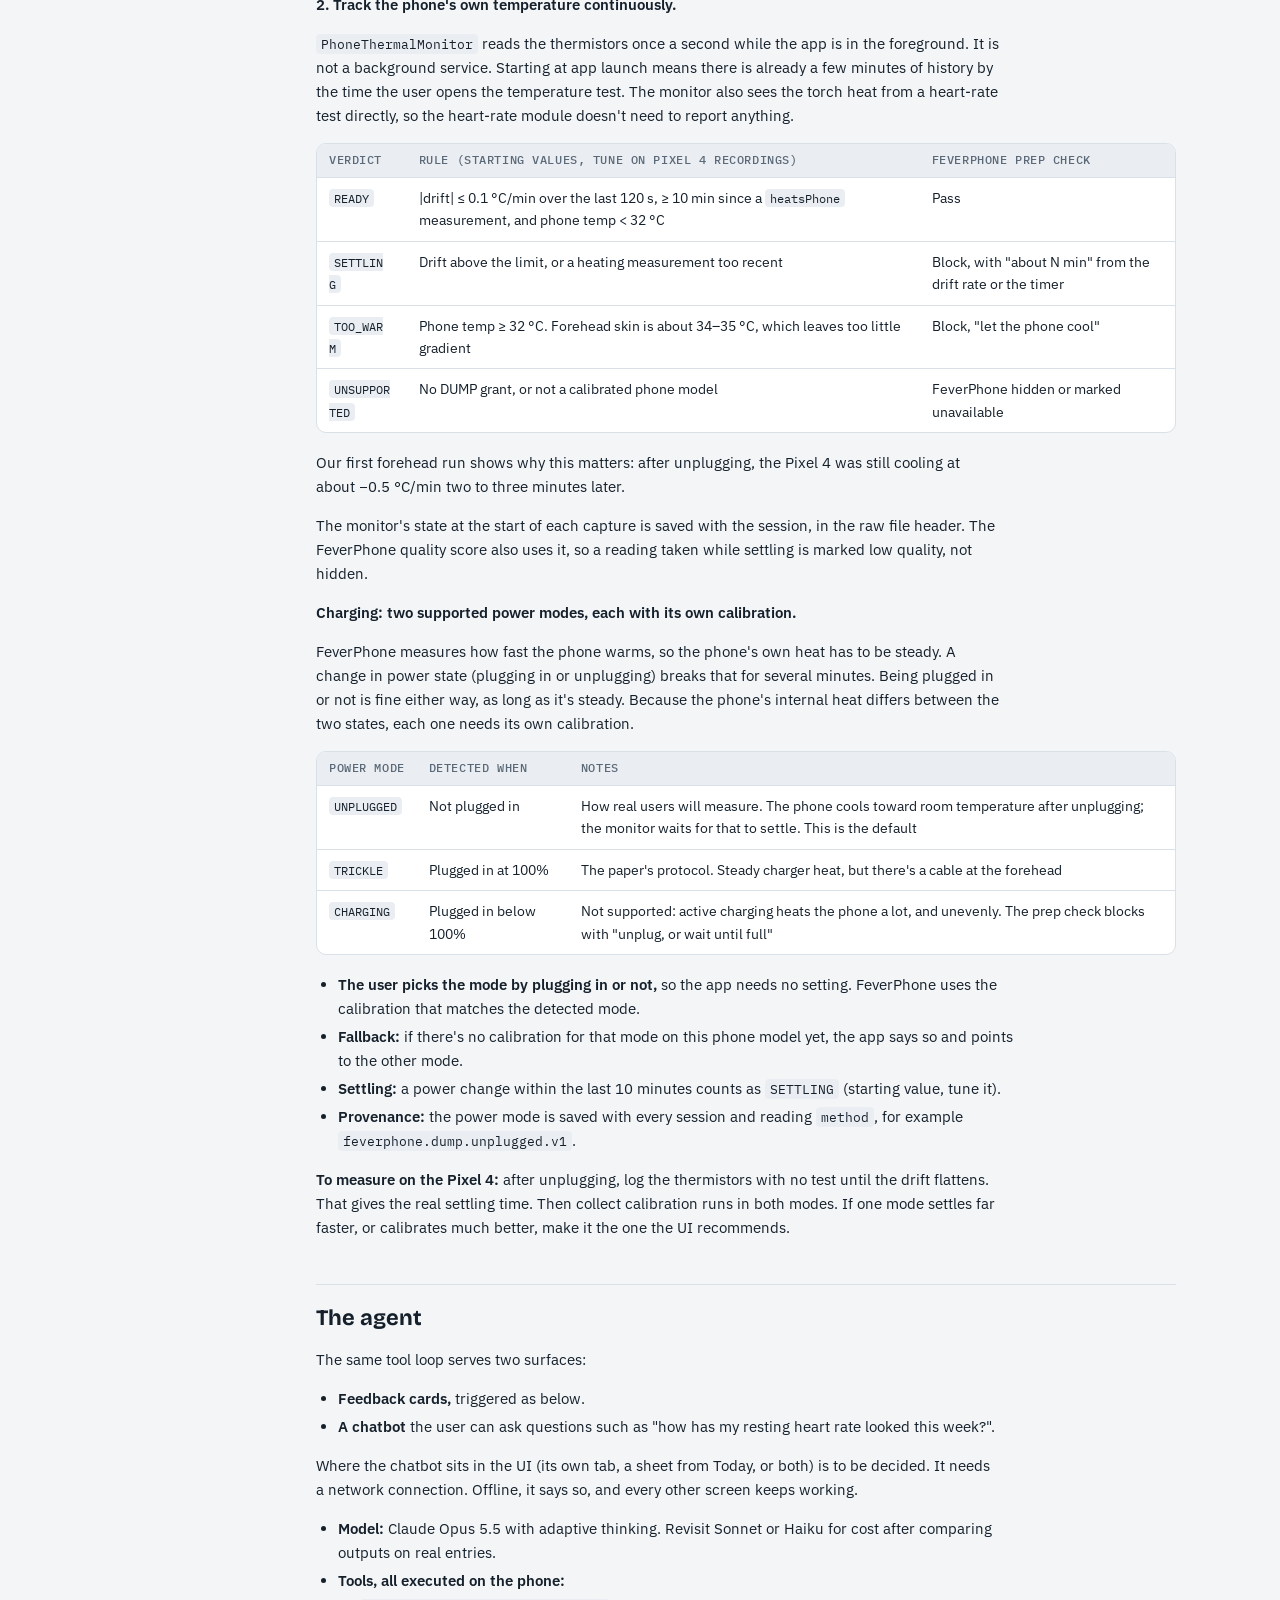
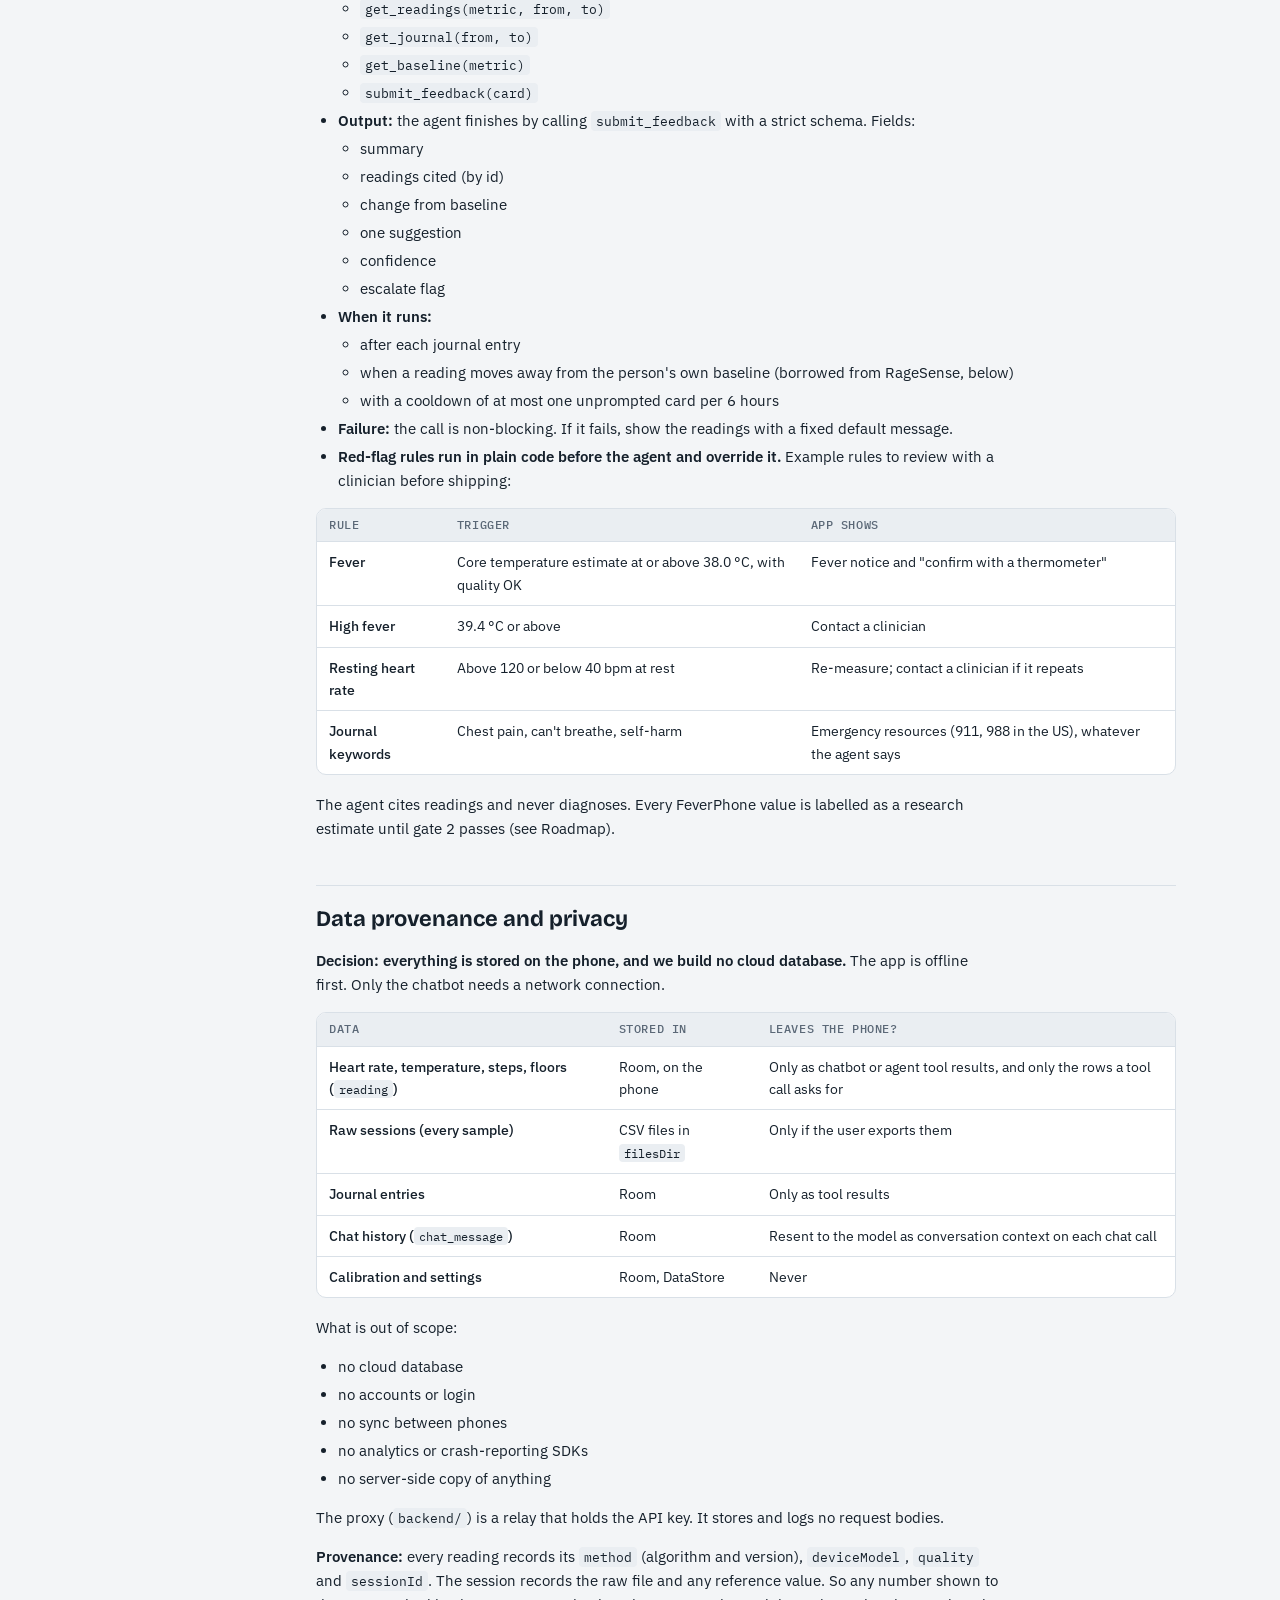
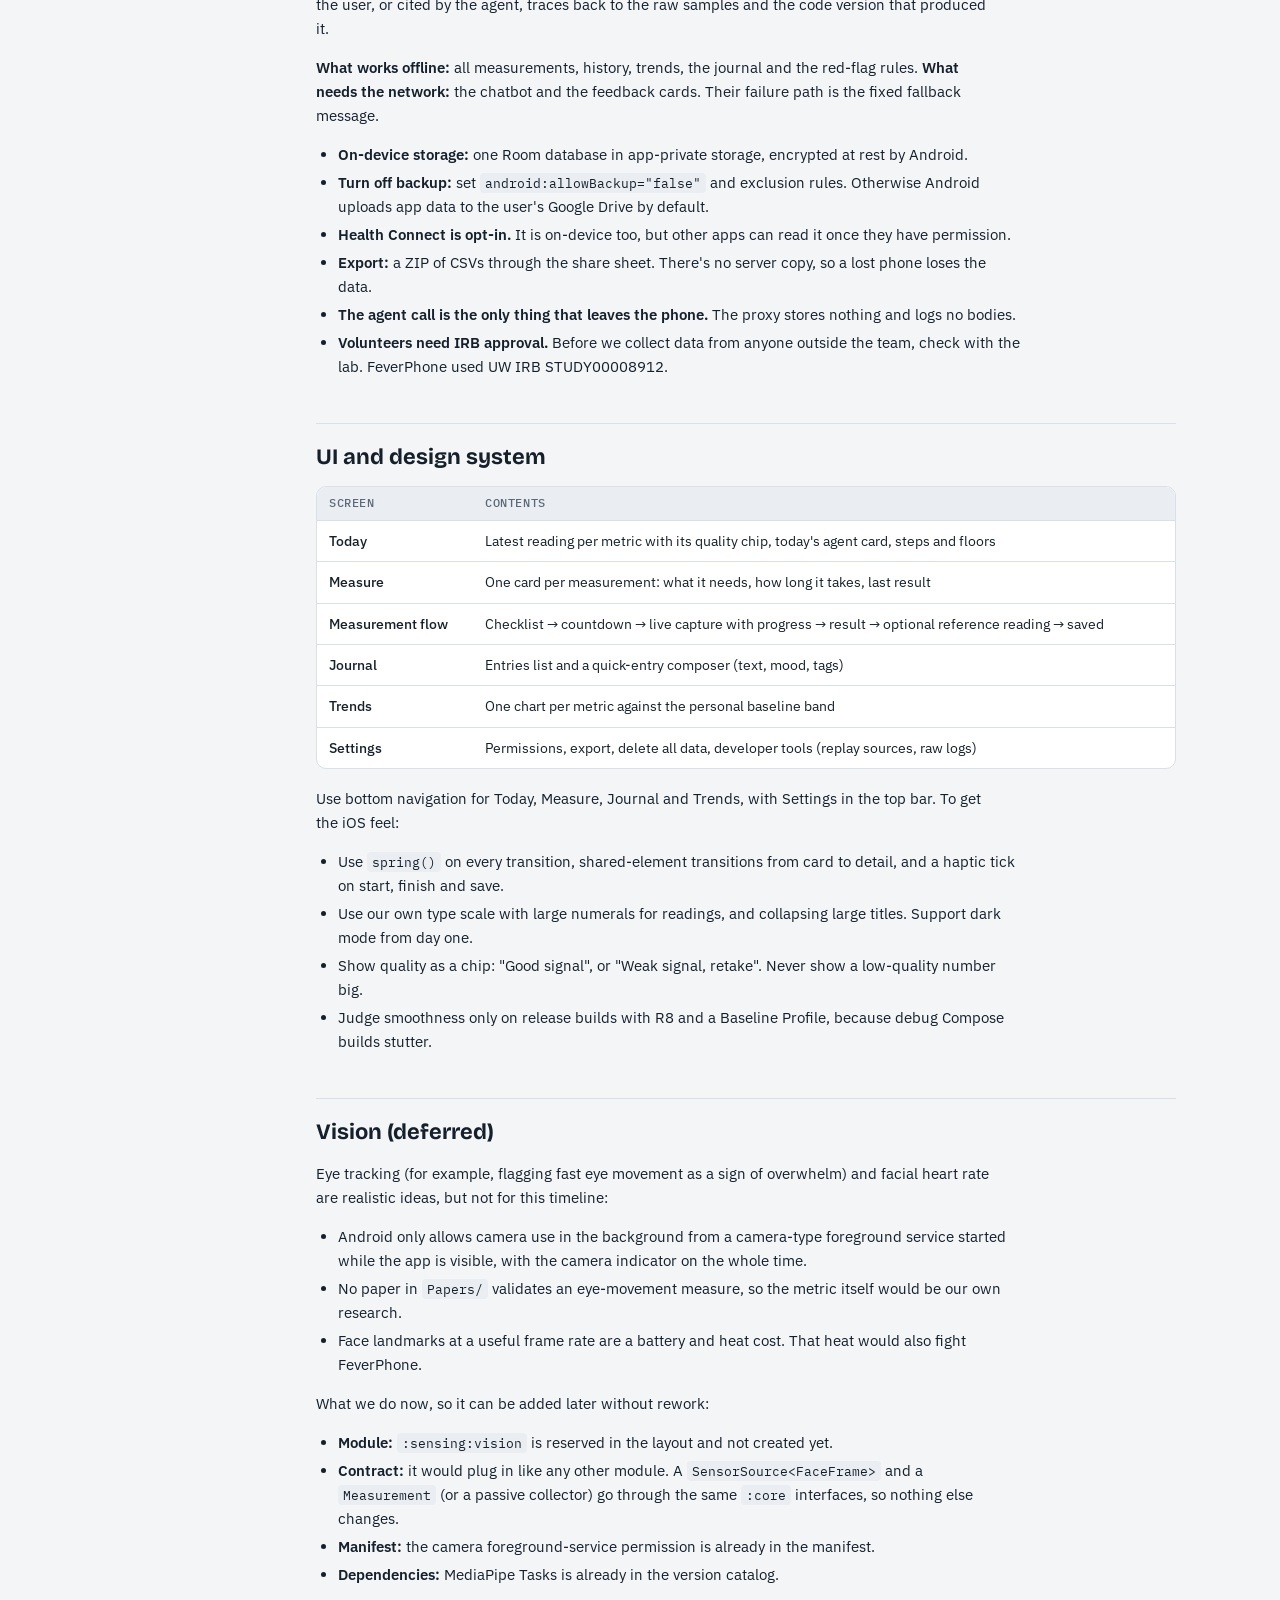
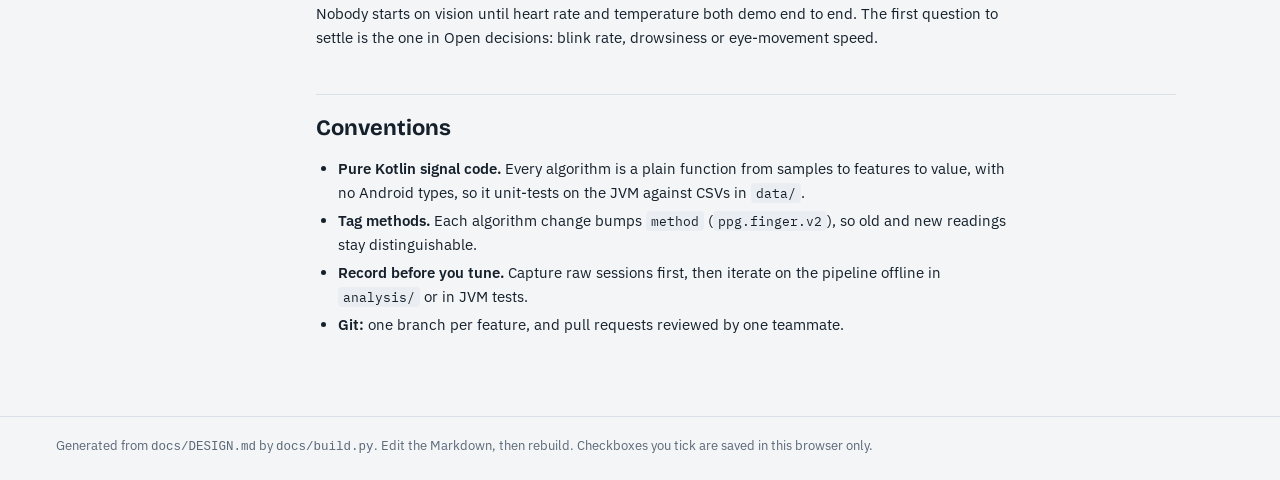
==== commit 55b5e66e: "apollo prototype, with heart rate verified and cross checked with phone, and initial feverphone buil" ====
--- a/docs/design-doc.html
+++ b/docs/design-doc.html
@@ -230,7 +230,7 @@
 
 - **Must work:** FeverPhone core temperature and fingertip heart rate.
 - **Comes along cheaply:** steps, floors climbed, stair steps.
-- **Stretch:** lung function from audio. Vision: an eye-tracking prototype (blink rate, gaze shifts) works in the foreground on the Pixel 7, and a passive version is specified (see Vision: eye tracking, below). Facial heart rate remains deferred.
+- **Stretch:** lung function from audio. Vision features (eye tracking, facial heart rate) are deferred: the architecture leaves room for them, but nobody works on them until v1 demos end to end (see Vision, below).
 - **Constraint: offline first, local only.** Every measurement, the history, trends and journal work with no network. Heart rate, temperature, steps and floors are stored only in the on-device database. There is no cloud database, account or sync. The one network call is the chatbot, which sends only what its tools return (see Data provenance and privacy, below).
 
 ### v1 scope
@@ -247,14 +247,14 @@
 | HRV | Accelerometer on the belly, 30 s | EHB 2017 | v2 |
 | Absolute elevation | Barometer plus a reference pressure | Liu 2014 | v2 |
 | Lung function | Microphone during exhale or sustained "Aaah" | SpiroSmart, Saleheen | Stretch |
-| Eye tracking | Front camera, MediaPipe face landmarks: blink rate and gaze-shift rate; passive via a camera foreground service | None | Stretch: foreground prototype works (Pixel 7), passive version specified |
+| Eye tracking | Front camera in a foreground service, face landmarks | None | Deferred |
 
 ### Phones
 
 | Phone | Status | Use it for |
 | --- | --- | --- |
 | Pixel 4 (Android 13) | Have it. The no-root thermistor route is verified: 19 sensors at about 0.002 °C resolution | Main dev phone now |
-| Pixel 7 (Android 15) | Have it. Mic measured linear on `VOICE_RECOGNITION`; front camera max 30 fps | Lung tests, heart rate, motion. Still run `tools/probe_phone.sh` and the forehead test |
+| Pixel 7 | Have it, not yet probed | Run `tools/probe_phone.sh` and the forehead test next |
 | Pixel 6 | Don't have one. It's the phone FeverPhone was validated on | Buy 1–2 if FeverPhone accuracy matters more than demo speed |
 | Any teammate's Android | Varies | UI, journal, agent, steps, heart rate |
 
@@ -274,7 +274,7 @@
 | Camera | CameraX with Camera2 interop | Torch, frame-rate range, AE/AWB lock |
 | Motion | `SensorManager` | Step counter, step detector, pressure, accelerometer |
 | Thermistors | `Debug.dumpService("thermalservice")` with DUMP granted over ADB | Verified on the Pixel 4 with no root |
-| Audio (stretch) | `AudioRecord` with the `VOICE_RECOGNITION` source at 48 kHz, effects forced off | Neither Pixel supports `UNPROCESSED`; `VOICE_RECOGNITION` measured linear on both (`tools/mictest/`) |
+| Audio (stretch) | `AudioRecord` with `UNPROCESSED` source | Avoids AGC and noise suppression |
 | On-device ML | Plain Kotlin for linear models and exported random forests; LiteRT if a neural net arrives; MediaPipe Tasks for face landmarks | Small, inspectable models first |
 | Charts | Vico (Compose) | Native Compose charts |
 | Health platform | Health Connect, optional write-only | Interop with other apps, but other apps can read it, so it's opt-in |
@@ -339,7 +339,6 @@
 ├── data/                 recorded sessions (CSV), used for replay and tests
 ├── docs/                 this doc
 ├── probe-app/            existing FeverProbe logger (retire once :sensing:thermal works)
-├── prototypes/eyetrack/  standalone eye-tracking prototype; becomes :sensing:vision
 └── tools/                existing adb/test scripts
 ```
 
@@ -658,43 +657,22 @@
 - Show quality as a chip: "Good signal", or "Weak signal, retake". Never show a low-quality number big.
 - Judge smoothness only on release builds with R8 and a Baseline Profile, because debug Compose builds stutter.
 
-### Vision: eye tracking
-
-**Status (2026-10-17):**
-
-- **Foreground prototype working on the Pixel 7:** `prototypes/eyetrack/`, about 30 fps, measuring blink rate and gaze-shift rate.
-- **Passive (background) version:** specified in `prototypes/eyetrack/README.md`, not built yet.
-- **Pixel 4:** not tested yet.
-
-The README is the implementation guide. Read it before writing vision code.
-
-**What it measures:**
-
-- **Gaze:** the iris position between the eye corners (MediaPipe Face Landmarker, 478 points with irises). It's relative and uncalibrated.
-- **Blinks:** MediaPipe's eye-blink blendshapes.
-- **Gaze shifts:** the gaze moving more than 0.1 eye widths within 100 ms.
-
-**What it can't do:**
-
-- **Saccade speed:** the front camera is 30 fps at most, and a saccade lasts 20–200 ms.
-- **A screen gaze point:** there's no calibration.
-- **Overwhelm detection:** nothing in `Papers/` validates an eye-movement measure of overwhelm, so present the numbers as exploratory attention signals against the person's own baseline, not a diagnosis.
-
-**Passive mode rules** (details in the README):
-
-- **Service:** it's a camera foreground service started from a visible screen, with a persistent notification and Android's green camera dot. No reboot or background start is possible.
-- **Battery:** it runs at 15 fps and pauses with the screen off.
-- **Camera conflicts:** it yields to other camera apps and resumes afterwards.
-- **Storage:** it writes per-minute summary readings. No images are ever stored or sent.
-- **Heat:** it warms the phone, so it counts as `heatsPhone` and pauses around FeverPhone readings. This matters most on the Pixel 4, which is also the temperature phone.
-
-**Moving into the app:** `EyeMetrics` has no Android types, so it moves into `:sensing:vision` as is. The service becomes the module's passive collector, writing `Reading`s through `HealthRepository`:
-
-- `blink_rate_per_min`
-- `gaze_shift_rate_per_min`
-- face coverage, used as the quality score
-
-**Known issues:** looking down reads as half a blink, and the thresholds are untuned. The README has the fixes and a cued-recording test plan.
+### Vision (deferred)
+
+Eye tracking (for example, flagging fast eye movement as a sign of overwhelm) and facial heart rate are realistic ideas, but not for this timeline:
+
+- Android only allows camera use in the background from a camera-type foreground service started while the app is visible, with the camera indicator on the whole time.
+- No paper in `Papers/` validates an eye-movement measure, so the metric itself would be our own research.
+- Face landmarks at a useful frame rate are a battery and heat cost. That heat would also fight FeverPhone.
+
+What we do now, so it can be added later without rework:
+
+- **Module:** `:sensing:vision` is reserved in the layout and not created yet.
+- **Contract:** it would plug in like any other module. A `SensorSource<FaceFrame>` and a `Measurement` (or a passive collector) go through the same `:core` interfaces, so nothing else changes.
+- **Manifest:** the camera foreground-service permission is already in the manifest.
+- **Dependencies:** MediaPipe Tasks is already in the version catalog.
+
+Nobody starts on vision until heart rate and temperature both demo end to end. The first question to settle is the one in Open decisions: blink rate, drowsiness or eye-movement speed.
 
 ### Conventions
 
@@ -770,7 +748,108 @@
 | Battery temperature (public API) | +0.1 °C, in 0.1 °C steps | Useless here |
 | Touch events (`MotionEvent`) | 36 events in the first 2.6 s, then nothing | Doesn't see a forehead, so CA and CL need another source |
 
-An exponential fit to pa-therm gave a heat-transfer constant k ≈ 0.21 /min, with equilibrium at about 34.6 °C. That is a physics feature the paper never used.
+An exponential fit to pa-therm first gave k ≈ 0.21 /min and an equilibrium near 34.6 °C, but the fit is unstable over 90 s. On the same run, the equilibrium came out 34.5 °C when the fit started 10 s after contact, 46.6 °C from 5 s, and 94 °C from 0 s. So k has to be calibrated, not fitted (next section).
+
+#### k: what it is, how to calibrate it, how to verify it
+
+**What k is.** Newton's law of heating gives dT/dt = k·(T_skin − T). At contact, a thermistor warms at slope = k·(T_skin − T0), where T0 is its temperature just before contact. k (per minute) lumps together:
+
+- contact conductance and contact area (how firmly the screen is pressed)
+- the thermistor's distance from the glass
+- the phone's heat capacity
+
+So k differs per sensor, per phone model and per protocol. The paper never computes it: the random forest learns the same thing from CA and CL.
+
+**Why one curve can't give k.** With τ = 1/k around 4–5 min, 90 s of contact is nearly a straight line. The curvature that would reveal k is about 15% of the rise and is swamped by sensor lag and drift.
+
+**Calibrate instead.** This is now in the prototype: forehead report → "Calibrate", plus `tools/fever_calibrate.py`.
+
+1. Press the screen against something of known temperature. The best is the sous-vide water bag. On a person, use a forehead (skin) IR thermometer reading, not an oral one.
+2. For each sensor, k_i = slope_i / (T_ref − T0_i). Store the median over at least 3 runs, per phone model, power mode and protocol.
+3. Every later run then gives T_skin,i = T0_i + slope_i / k_i. Report the median across sensors; their spread is a quality flag.
+4. The slope skips the first 10 s, because the thermistors lag the glass.
+
+**Where the error comes from.** If k is off by a fraction δ, the estimate is off by about δ·(T_skin − T0). The phone is typically 6 °C below skin, so 10% → 0.6 °C. On synthetic runs (`fever_calibrate.py --self-test`), leave-one-out error is:
+
+| Contact between runs | Leave-one-out error |
+| --- | --- |
+| identical | 0.01 °C (the method itself is exact) |
+| ±3% firmness | 0.13 °C |
+| ±10% firmness | 0.39 °C |
+
+The spread across sensors does not catch this, because firmness changes every sensor's k together. The paper fixes it with contact area from raw capacitance, which stock Android doesn't expose: the Pixel 4 drops the forehead touch about 2.5 s after contact.
+
+**Our fix: a table protocol.** The phone lies screen-up on a table and the forehead rests on it, elbows down:
+
+- Head weight gives the same pressure every run.
+- The hand's heat is out of the picture.
+- The pre-hold drift is the phone untouched.
+
+The app offers both protocols and calibrates each separately.
+
+**Real data says drift control comes first.** On our two Pixel 4 recordings, pre-contact drift was +0.52 and −0.54 °C/min, which is 25–100% of the contact slope. Taken at face value, the k values they imply differ 3×. Neither run would pass the readiness gate (|drift| ≤ 0.1 °C/min).
+
+**Calibrating on skin (prototype: "Calibrate temperature" on the home screen).**
+
+1. With the phone on the table until it reads READY, measure a patch of skin with a thermometer (inner forearm, or the forehead).
+2. Tap Start: 10 s to pick the phone up, then exactly 90 s with the screen pressed on that patch, with spoken cues.
+3. Type the reading.
+
+Design choices:
+
+- **Drift baseline:** the screen records from the moment it opens, and drift is fitted over the 40 s before contact. A 10 s window is too short: on our Pixel 4 recordings, 10 s drift estimates scatter by 0.2–0.5 °C/min, as large as the signal.
+- **Fixed 90 s contact:** a linear slope over a longer contact is lower, so k only holds for the window length it was calibrated on.
+- **Built-in check:** each new run is first predicted from the k saved so far, an honest out-of-sample test, and only then added.
+- **Storage:** k is stored per power mode and site (arm, or each forehead protocol). Forehead tests fall back to the arm's k with an "offset possible" warning.
+- **Offline analysis:** `tools/fever_calibrate.py data/apollo/results.jsonl` gives leave-one-out errors per site.
+
+Use the thermometer's surface/object mode: the normal mode of a forehead IR thermometer shows an estimated body temperature (~37 °C), not skin (~33–35 °C).
+
+#### Skin to core
+
+The phone measures skin temperature. A fever reading needs core temperature, and the mapping is weak at the forehead.
+
+**Dataset:** the FDA "Facial and oral temperature data from a large set of human subject volunteers" (Wang et al., PhysioNet 2023, CC0, https://physionet.org/content/face-oral-temp-data/). It has:
+
+- 1,020 subjects (111 with oral temperature at or above 37.5 °C)
+- IR-camera temperatures of 26 facial regions, including forehead centre `T_FHCC`
+- oral temperature in two modes
+- room temperature and humidity
+
+Our 5-fold cross-validated fits on it (oral monitor mode):
+
+| Predictor | MAE | Fever AUC |
+| --- | --- | --- |
+| Always the median | 0.323 °C | – |
+| Forehead centre | 0.315 °C | 0.83 |
+| Forehead + room temperature | 0.312 °C | 0.83 |
+| Inner eye corner + room temperature | 0.241 °C | 0.97 |
+
+Forehead skin correlates only 0.51 with oral temperature (the inner eye corner: 0.78). Caveats:
+
+- These are non-contact IR-camera readings, so contact skin temperature may behave differently.
+- FeverPhone's 0.229 °C came from a population with 16 of 37 febrile, against a 0.452 °C median baseline.
+
+No open dataset with contact skin plus core temperature (zero-heat-flux or GI pill) turned up.
+
+**Model in the prototype (`SkinToCore.java`, fitted by `tools/skin_to_core.py`):**
+
+- oral = 23.495 + 0.4214·skin − 0.0430·room, with room defaulting to the dataset median of 24 °C. A room reading 2 °C off moves the estimate by only 0.09 °C.
+- **Accuracy:** mean error 0.31 °C (cross-validated; always guessing the median gives 0.32), fever AUC 0.83.
+- **Fever flag:** estimates bunch toward 37 like any regression's. A flag at an estimate of 37.24 °C catches 70% of fevers with 10% false alarms; the plain 37.5 cutoff catches 33%.
+- **Shrinks skin errors:** the 0.42 slope turns a 0.3 °C skin error into a 0.13 °C core error.
+- **Rejected:** a heat-balance form (core = skin + K·(skin − room)) fitted K ≈ 0 and did worse (0.45 °C), and adding `T_offset` made every model worse.
+
+Replace this model with one fitted on paired phone + oral data once we have it.
+
+**Verification protocol.** Keep each step's raw files and list them in a `runs.csv` (`raw_file,ref_c,kind`) for `fever_calibrate.py`.
+
+1. **Bench sweep:** water bag at 34, 35, 36, 37, 38 °C, 3 runs each, phone settled (READY) every time. Pass: leave-one-out MAE under 0.3 °C, and the error doesn't trend with temperature.
+2. **Repeatability:** 5 runs at one temperature. Pass: k varies by less than 10% (CV) per sensor.
+3. **Sensitivity:** the estimate rises monotonically from 34 to 38 °C, with slope 1 ± 0.15.
+4. **Negative control:** hold the phone in the air for 90 s (`kind=nocontact`). The rate should be about 0, and the "temperature" should equal the phone's own.
+5. **Protocol A/B:** repeat steps 1–2 for hand-held and table, and keep the one with the lower k CV.
+6. **People:** a forehead IR reading right before each run is the skin reference. An oral reading after it feeds a later skin→core model, which FeverPhone built from 37 people. Compare against the IR reading; don't claim core temperature until that model exists.
 
 #### Android implementation
 
@@ -786,7 +865,7 @@
    - Read every thermistor at 1 Hz with `ThermistorReader` (see Android build).
    - Log touch events anyway.
    - Speak or vibrate the start and end cues.
-4. **Features per thermistor:** contact slope minus pre-contact drift, IT, and the exponential-fit k and equilibrium where the curve allows.
+4. **Features per thermistor:** contact slope (from contact + 10 s) minus pre-contact drift, IT just before contact, and the calibrated k and skin estimate T0 + slope/k (see "k" above).
 5. **Contact area and location without raw touch,** in order of effort:
    - (a) An on-screen placement guide, so location is fixed by protocol.
    - (b) The pattern of response across thermistors as a location proxy.
@@ -804,7 +883,8 @@
 - [ ] Run `tools/forehead_test_app.sh` three more times in each power mode (unplugged after settling, and plugged in at 100%), with an oral thermometer reading each time
 - [ ] Run the same test on the Pixel 7
 - [ ] Email the authors for code, data and their thermistor choice
-- [ ] Build the water-bag rig (sous-vide stick, sealed bag, cardboard box with a forehead-sized hole)
+- [ ] Build the water-bag rig (sous-vide stick, sealed bag, cardboard box with a forehead-sized hole), then run the verification protocol above
+- [ ] A/B the hand-held and table protocols on k repeatability
 - [ ] Port `ProbeActivity`'s reader into `sensing/thermal/ThermistorReader.kt` with a replay source over `data/forehead_app_*.csv`
 
 #### Watch out for
@@ -940,6 +1020,27 @@
   - Expert players hated being treated as novices.
 - **Field study:** personalised LLM messages scored 4.5/5 for experience, against 3.1 for canned messages at the same moments and 2.9 for random timing.
 
+#### On a stock phone (prototype: Calm sensing)
+
+`CalmSenseActivity` in `proto-app/` runs the sensing and trigger halves on the Pixel 4. It is untested on the device so far.
+
+- **Sonar (`Sonar.java`):**
+  - AudioTrack loops an 18–22 kHz chirp: 512 samples (10.7 ms) at 48 kHz, with raised-cosine edges.
+  - AudioRecord reads the `VOICE_RECOGNITION` source. CDD 7.8.3 requires near-ultrasound response there when the phone reports it, and the Pixel 4 reports mic and speaker support.
+  - A circular, analytic cross-correlation gives the echo profile. The direct path is found automatically.
+  - Consecutive profiles are differenced (the paper's step) over 3.6–61 cm. A 1 mm moving echo gives 14× the energy of a still one in the known-answer test.
+- **IMU gating:** sensing pauses when short-time motion energy is above mean + 0.25·SD, the paper's threshold.
+- **Trigger (`JitaTrigger.java`):** follows the paper:
+  - EMA, a 60 s dynamic threshold with k decaying 1.2→0.8, and CUSUM
+  - plus a cooldown and a 30 s warm-up
+  - Tested: silent on a steady baseline; fires once, within a second, on a sustained rise.
+- **Substitutions:** the emotion network (25M parameters, 20 players) isn't public. So the trigger runs on a movement index (log echo-change energy), and messages come from a fixed library of short lines (the paper's fallback), not an LLM. This is agitation sensing, not emotion recognition.
+- **To verify on the phone:**
+  - The heat map shows a bright band at face distance when you nod.
+  - The index rises when you fidget and settles when you're still.
+  - Taps are gated out.
+  - Check the speaker is inaudible to younger listeners: 18 kHz is audible to some.
+
 #### Android implementation (for our agent)
 
 - **Trigger on change:**
@@ -1090,56 +1191,21 @@
 
 #### Android implementation
 
-1. **Capture:** `AudioRecord` with `MediaRecorder.AudioSource.VOICE_RECOGNITION` at 48 kHz, mono, bottom mic.
-   - Create `AutomaticGainControl`, `NoiseSuppressor` and `AcousticEchoCanceler` on the session if available, and call `setEnabled(false)` on each.
-   - **Don't use `UNPROCESSED`:** neither Pixel supports it.
-   - **Don't use `MIC`:** it has a hidden expander on the Pixel 4.
-   - **Never use `VOICE_COMMUNICATION`:** it has a noise gate and adaptive gain.
-   - See the mic linearity results below.
+1. **Capture:** `AudioRecord` with `MediaRecorder.AudioSource.UNPROCESSED`. Check `AudioManager.PROPERTY_SUPPORT_AUDIO_SOURCE_UNPROCESSED` first. Use 48 kHz.
 2. **Coaching UI:** full inhale, then blast it out. Show a live flow bar like their ball-in-cylinder.
 3. **Features:** compute them on the phone.
-4. **Model, hackathon version:** peak expiratory flow only, from the peak of the flow envelope, with a straight-line fit per phone against a peak-flow meter.
-   - Peak-flow meters cost about $20 at a pharmacy, much cheaper than a spirometer.
-   - FEV1 and FVC need a spirometer, so leave them out for now.
-5. **Model, full version:** train in `analysis/` on paired data from a spirometer.
-
-#### Mic linearity results (2026-10-17)
-
-`tools/mictest/` plays a 1 kHz tone in 6 dB steps (−36 → −6 → −36 dBFS) while the phone records it. A linear source records 6 dB per step, the same up and down. The full table is in `tools/mictest/README.md`.
-
-| Source | Pixel 4 | Pixel 7 |
-| --- | --- | --- |
-| `VOICE_RECOGNITION` | ✅ slope 0.992, max deviation 0.27 dB | ✅ slope 0.975, max deviation 0.71 dB |
-| `MIC` | ❌ expander pushes quiet sounds down | ✅ slope 0.997 |
-| `VOICE_COMMUNICATION` | ❌ noise gate below about −24 dBFS | ❌ adaptive gain |
-
-Neither phone exposes automatic gain control as an effect, and Android's framework pre-processing (AEC, NS) applies only to `voice_communication`. The `MIC` expander on the Pixel 4 lives in the Qualcomm DSP and is invisible in every config file, so only a measurement shows it.
-
-#### Peak-flow attempt (2026-10-17): negative result
-
-Four people did 8 peak-flow-meter blows each (top-3 means 538, 460, 337, 283 L/min) and 3–4 blows at the Pixel 4. The phone was upright, about 1 m away, and the blow was aimed over its top edge. The tools are `tools/mictest/blow.sh` and `analyze_blow.py`; the recordings stay local in the gitignored `tools/mictest/out/`.
-
-- **Wind was the first problem.** At the short wire distance, every blow clipped. The low-frequency energy below 300 Hz is wind buffeting the phone, not sound. Above about 3 kHz the wind has died out, so the 8–20 kHz airflow hiss is unaffected by it.
-- **The hiss feature doesn't separate people.** P1–P3 read within 1.2 dB of each other despite meter readings of 337–538 L/min. Per-person spread was ±2–6 dB per blow. Leave-one-out error was about 300 L/min, which is useless.
-- **13 candidate features didn't fix it.** Between-person spread divided by within-person spread was at most 1.7. The spectral centroid ranked all four people correctly, but with between/within at 0.4, so treat it as chance (1 in 24 for a perfect 4-person ranking) and as a hypothesis only.
-- **Conclusion:** at a distance and without fixed geometry, aim and lip shape vary more than airflow does. Fixed geometry (a tube, blowing through the meter while the phone listens) would be the next test. The team chose not to add components, so peak flow is dropped. Respiratory candidates without extra hardware are breathing rate from the accelerometer (phone on the chest) or from the heart-rate test, and a sustained-vowel duration.
-
-**Gotcha:** the first run showed heavy compression on every source. It came from the laptop's audio enhancements (Windows/Realtek), not the phone. Turn enhancements off before running the test.
+4. **Model:** train in `analysis/` on paired data from a spirometer.
 
 #### First steps
 
-- [x] Check that a mic source without adaptive gain exists: `VOICE_RECOGNITION`, on both Pixels
-- [ ] Clipping check: record several hard blows at arm's length and look at the peak level (the linearity test stopped at −6 dBFS played)
-- [ ] Peak-flow calibration on the Pixel 7: 3 blows per person into the meter and 3 at the phone, then fit a line from the envelope peak to the meter's L/min
 - [ ] Ask the SpiroSmart authors in the lab for code and data
-- [ ] Borrow a portable spirometer before attempting FEV1 or FVC
+- [ ] Borrow a portable spirometer before collecting anything
 
 #### Watch out for
 
 - **Needs a quiet room.** Inhalation is inaudible.
 - **FVC is least accurate:** only about the first 3 s of the exhale are audible.
-- **Mic responses differ per phone,** and the paper had only one phone. Absolute level differs between phones, so calibrate each one.
-- **Hidden DSP processing differs per phone and per source.** Run `tools/mictest/run_linearity.sh` on any new phone before trusting its envelope.
+- **Mic responses differ per phone,** and the paper had only one phone.
 
 ### Saleheen 2020: lung function from a vowel
 
@@ -1164,7 +1230,7 @@
 
 #### Android implementation
 
-1. `AudioRecord` at 16 kHz or higher on the `VOICE_RECOGNITION` source with effects off (see SpiroSmart), with loudness normalisation as in the paper.
+1. `AudioRecord` at 16 kHz or higher, `UNPROCESSED` source, with loudness normalisation as in the paper.
 2. Port the feature extraction, which is a reimplementation job (MFCC, chroma, pitch for jitter and shimmer). Train in `analysis/`.
 
 #### Watch out for
@@ -1195,7 +1261,7 @@
 
 Not for v1. If we try it, first sweep 17–22.5 kHz through a Pixel speaker and record it to see whether the hardware can do it. Then:
 
-- **Capture:** `AudioTrack` and `AudioRecord` at 48 kHz on the `VOICE_RECOGNITION` source (`UNPROCESSED` isn't supported on our Pixels). Linearity is checked only at 1 kHz so far, so check its response at 17–22.5 kHz too.
+- **Capture:** `AudioTrack` and `AudioRecord` at 48 kHz on the `UNPROCESSED` source.
 - **GLI-2012:** implement the predicted-value equations, and collect demographics.
 
 #### Watch out for
@@ -1220,7 +1286,20 @@
 
 #### Android implementation
 
-Don't build it. The relevance is that it hits the same wall as FeverPhone's contact features: public touch APIs give only finger ellipses. Raw capacitance images need vendor firmware, or on Pixels root or a debug kernel. If we root a Pixel 6 for FeverPhone, the same raw frames would serve both.
+It hits the same wall as FeverPhone's contact features: public touch APIs give only finger ellipses. Raw capacitance images need vendor firmware, or on Pixels root or a debug kernel. If we root a Pixel 6 for FeverPhone, the same raw frames would serve both.
+
+**Stock-phone approximation (prototype: Ball rescue).** `TouchLabActivity` / `TouchWorld.java` rebuild the paper's field from the touch ellipses:
+
+- Each pointer's major/minor axis, orientation and pressure is painted into a 52 × 78 grid.
+- The grid is Gaussian-smoothed (3 box blurs) and dilated, as in the paper.
+- Physics follows the paper: gravity, linear drag, repulsion along the field gradient, and restitution that rises with density. Tested: a firm touch rebounds a ball 125 px against 77 px for a light one.
+- The game has a basket, stars, and a finite lifespan for balls in free fall.
+
+Limits of the approximation:
+
+- Touches are ellipses, not hand shapes.
+- The Pixel 4 under-reports contact size, so touches are painted at least 8 mm wide.
+- Palm rejection may cancel flat-hand contact.
 
 ## Android build
 
@@ -1276,7 +1355,7 @@
     <uses-permission android:name="android.permission.FOREGROUND_SERVICE" />
     <uses-permission android:name="android.permission.FOREGROUND_SERVICE_HEALTH" />
     <uses-permission android:name="android.permission.FOREGROUND_SERVICE_CAMERA" />  <!-- eye tracking, later -->
-    <uses-permission android:name="android.permission.RECORD_AUDIO" />              <!-- lung tests: VOICE_RECOGNITION source -->
+    <uses-permission android:name="android.permission.RECORD_AUDIO" />              <!-- lung papers, later -->
     <!-- Development permission, granted once per phone:
          adb shell pm grant edu.uw.ubicomp.apollo android.permission.DUMP -->
     <uses-permission android:name="android.permission.DUMP"
@@ -1697,8 +1776,7 @@
 ### Open decisions
 
 - [ ] Can the agent call leave the phone? The fully on-device alternative, Gemini Nano, needs a Pixel 9 or newer and is a much smaller model
-- [x] What should eye tracking measure? Blink rate and gaze-shift rate, at 15 fps when passive (`prototypes/eyetrack/README.md`)
-- [ ] Eye tracking: where does it appear in the UI, and is passive mode worth the battery and heat? Measure 30 min on both Pixels first
+- [ ] What should eye tracking measure: blink rate, drowsiness or attention? That sets frame rate and battery cost
 - [ ] Buy and root a Pixel 6 for full-fidelity FeverPhone, or stay on the no-root route?
 - [ ] IRB: which data collection needs approval before we involve people outside the team?
 - [ ] Is the app called Apollo, after the repo?
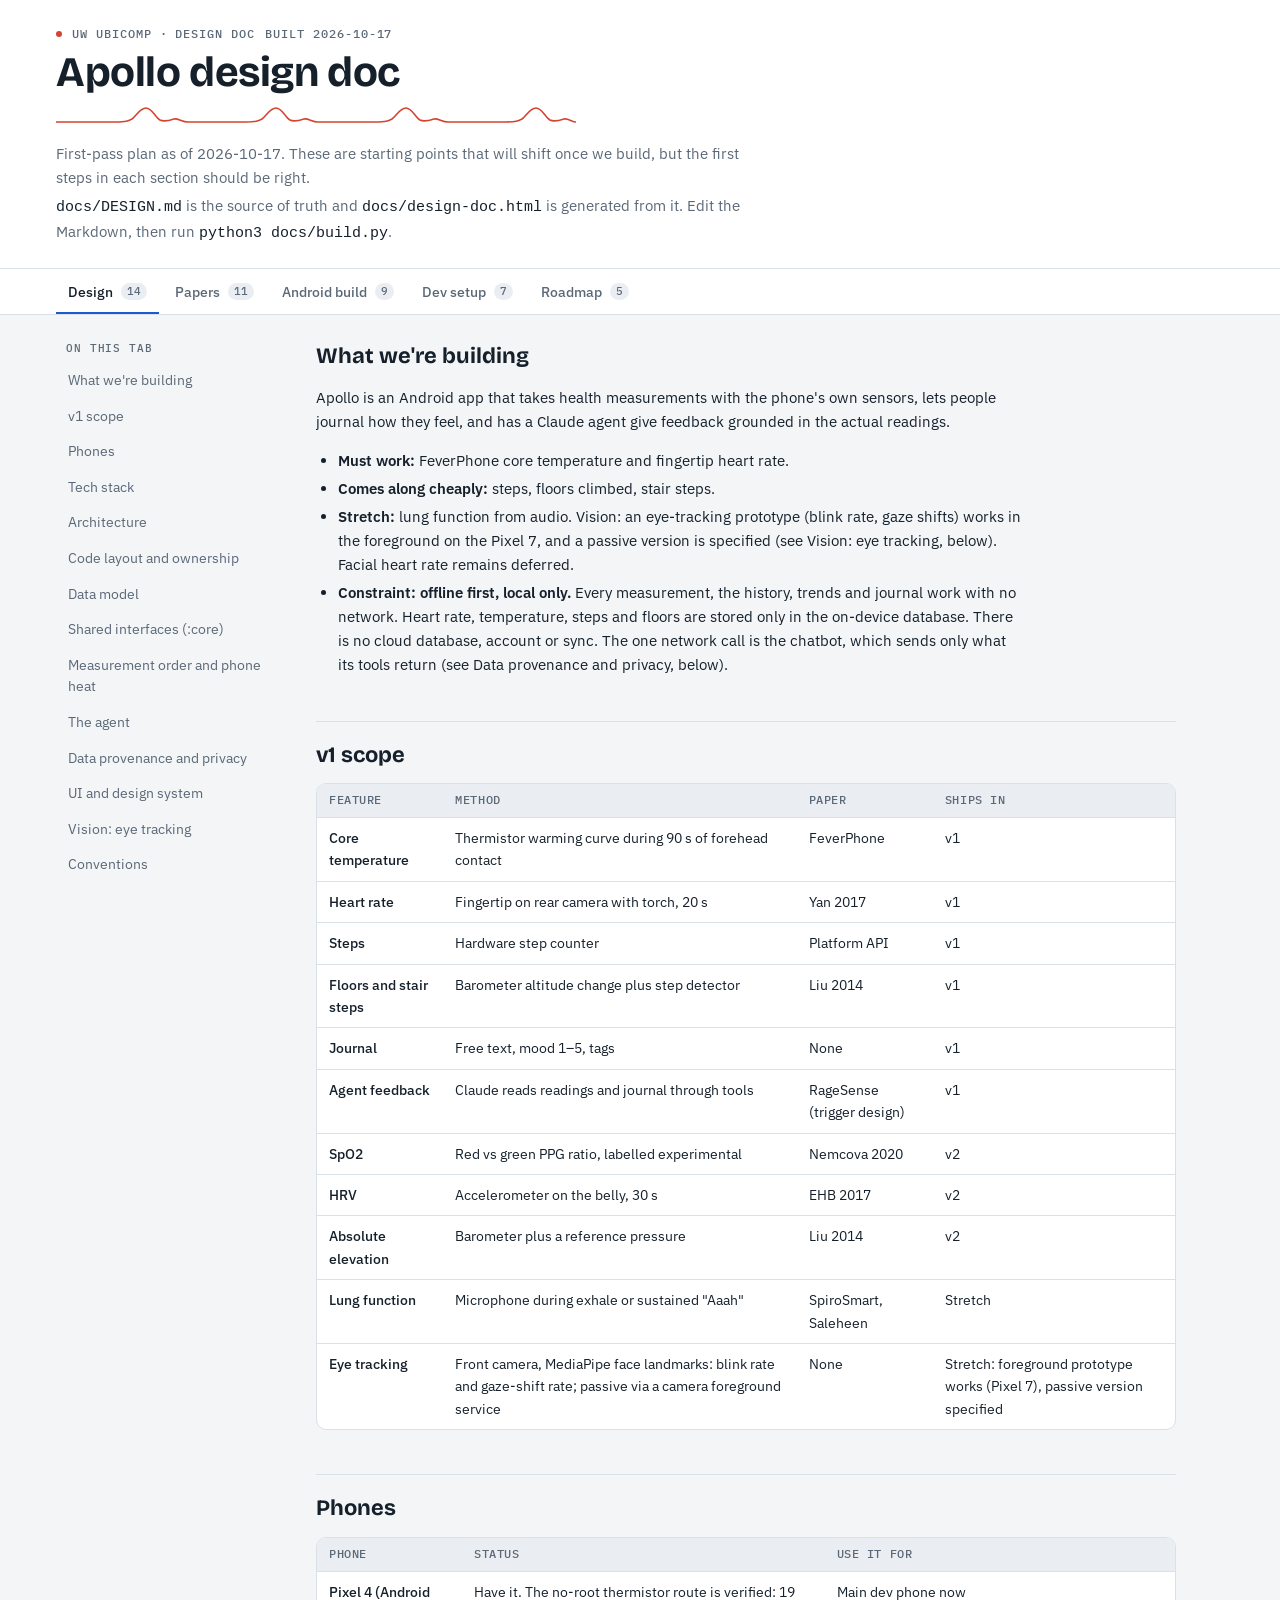
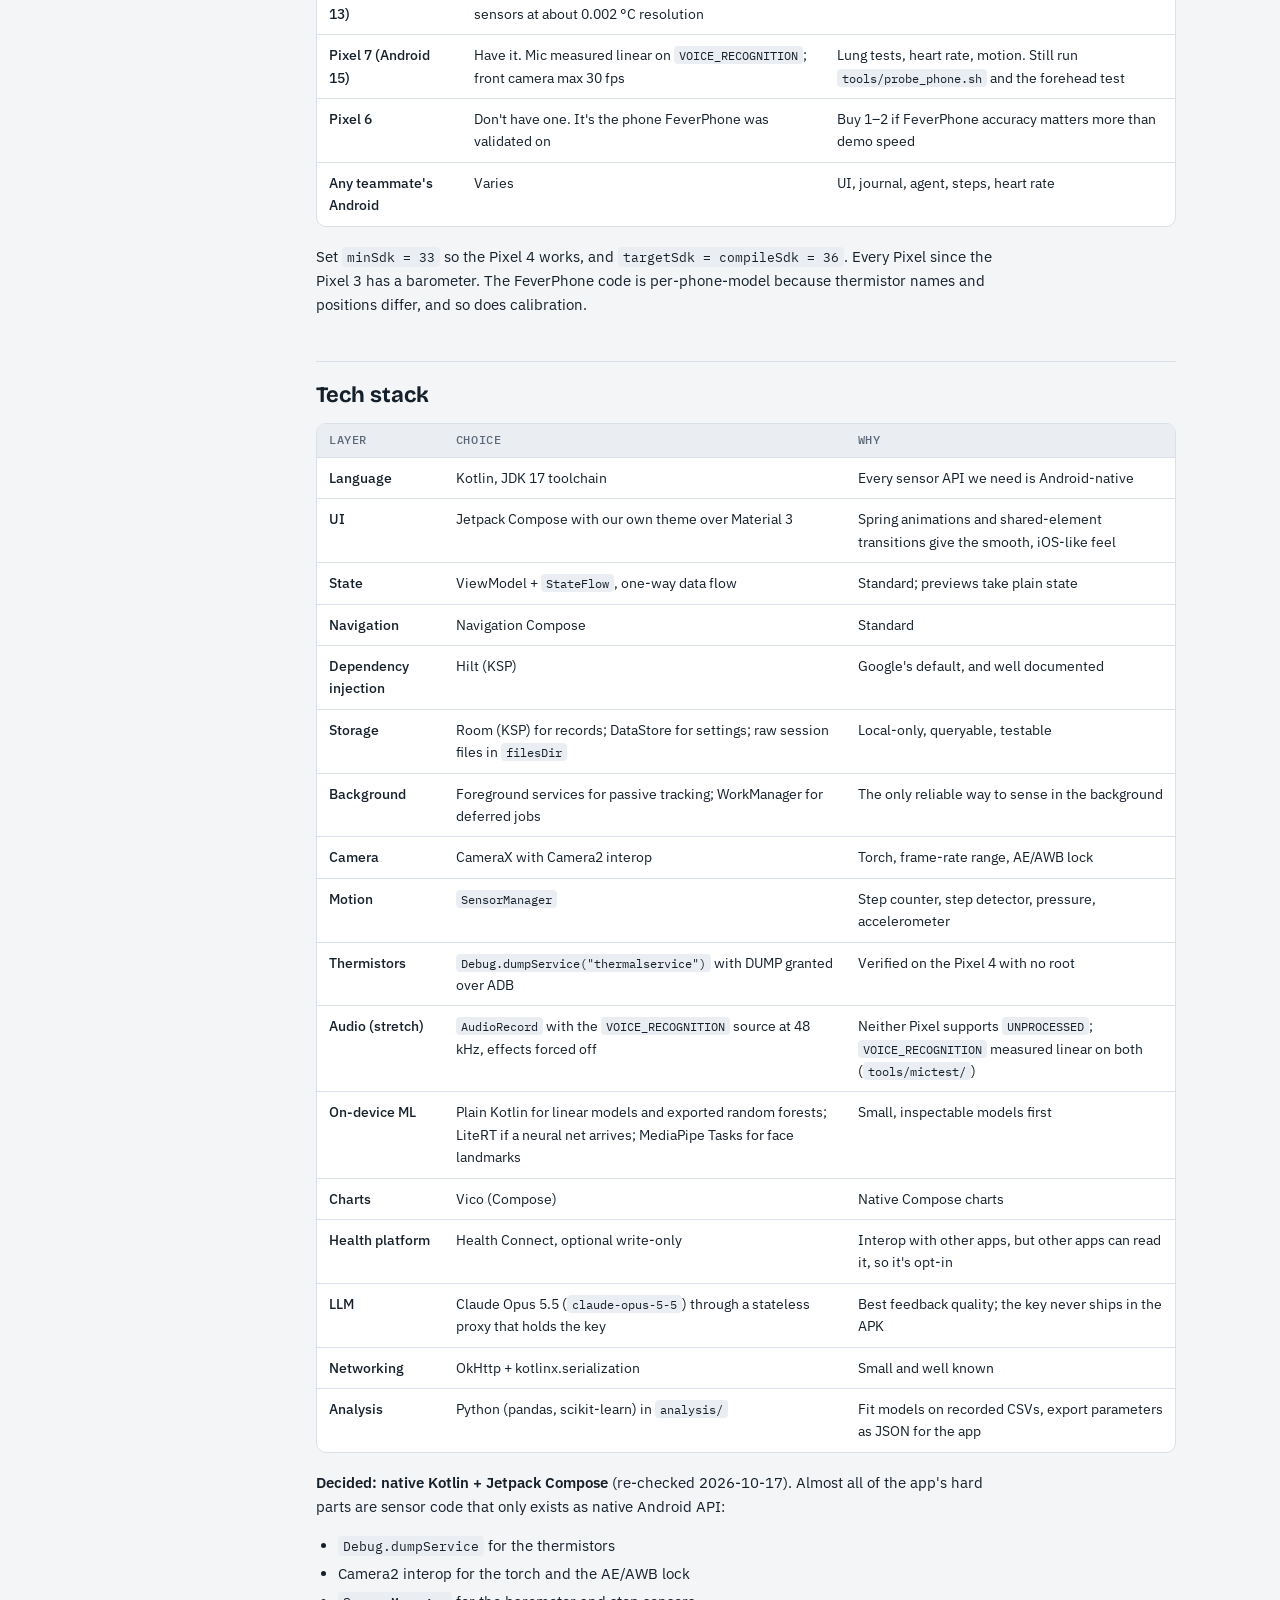
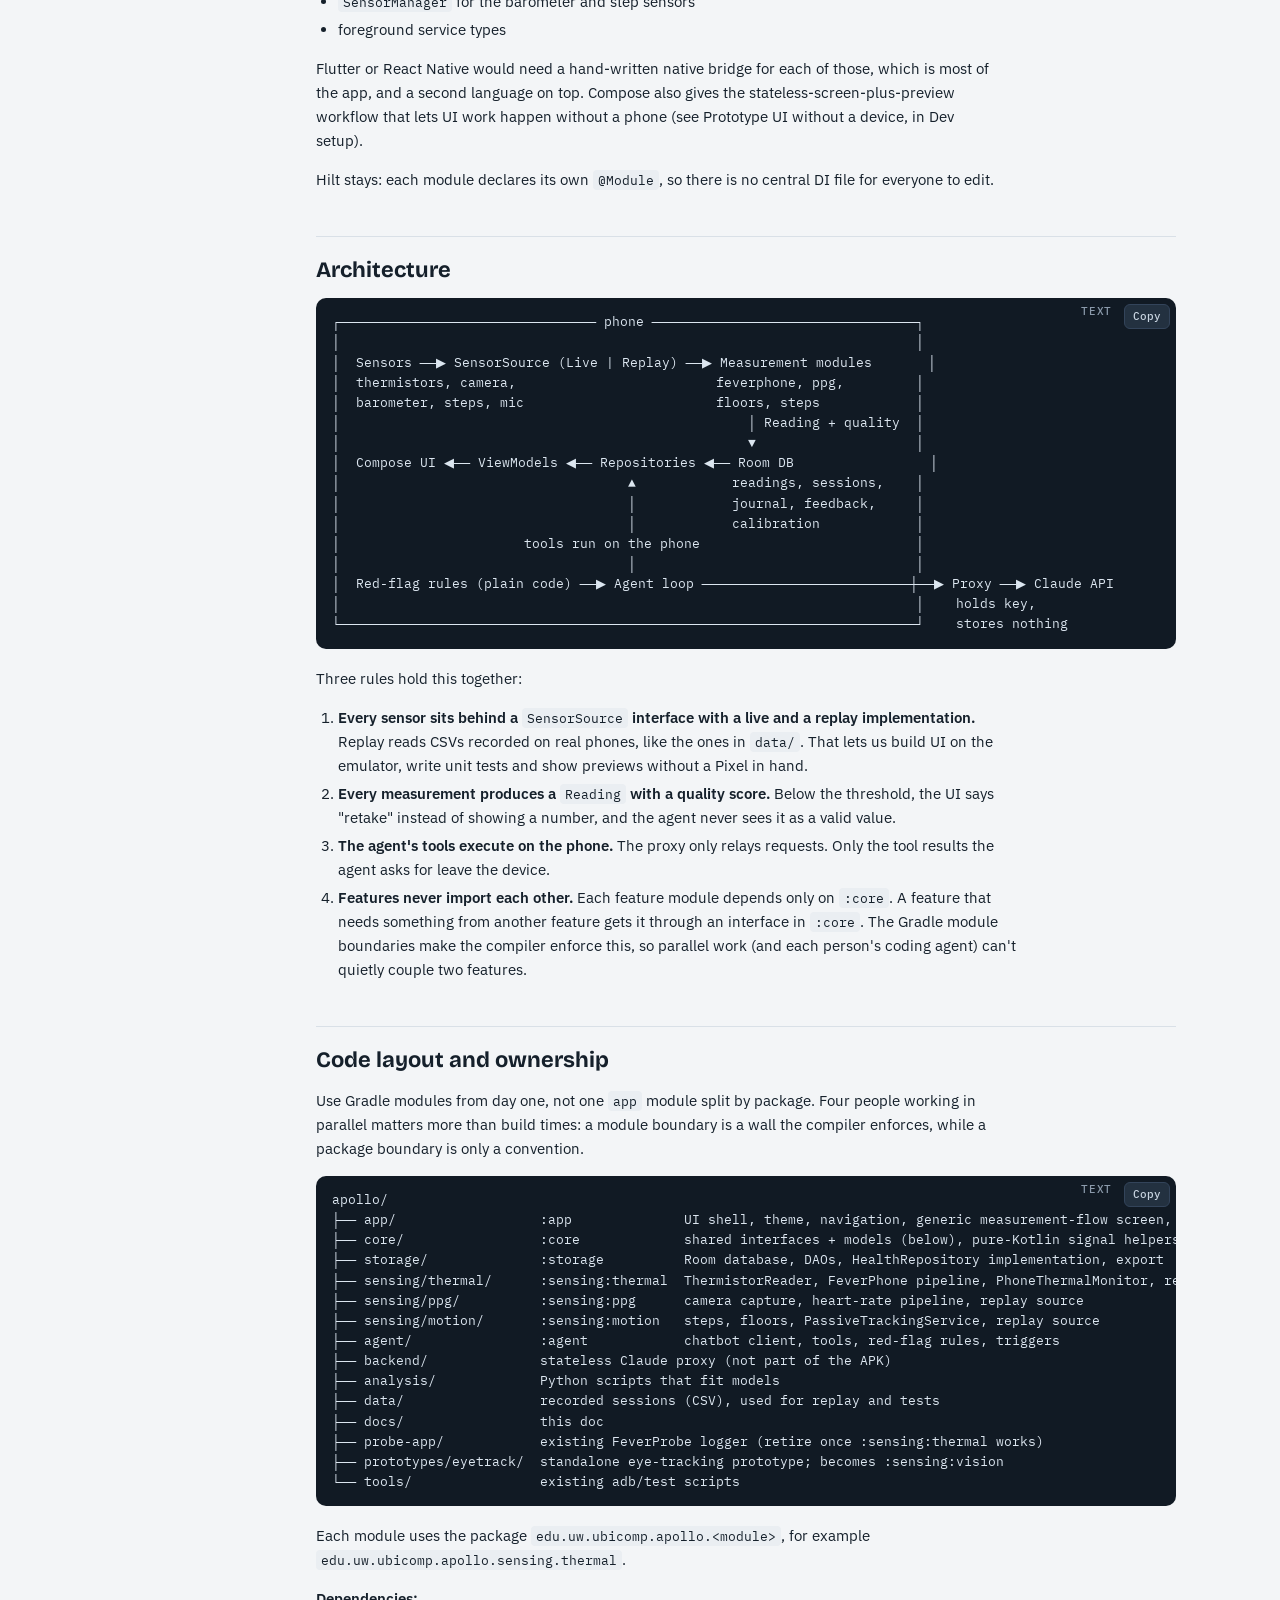
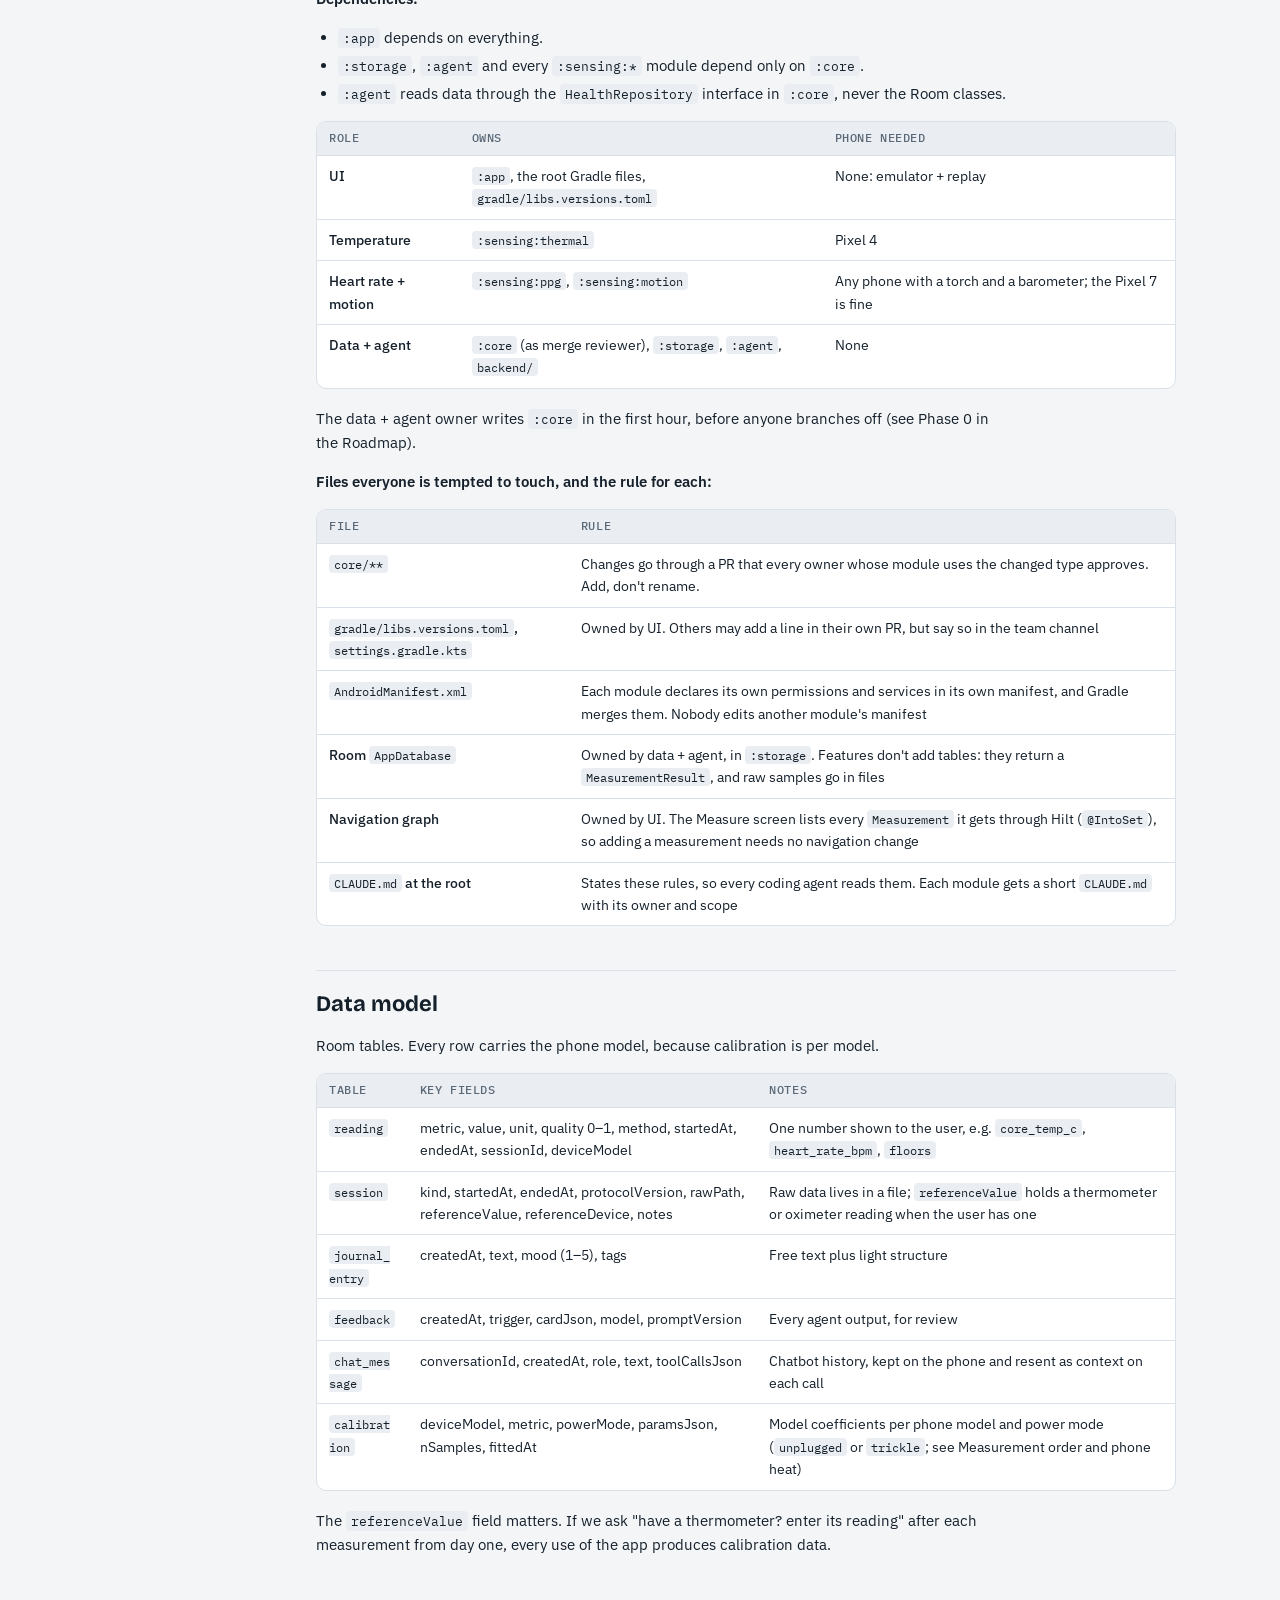
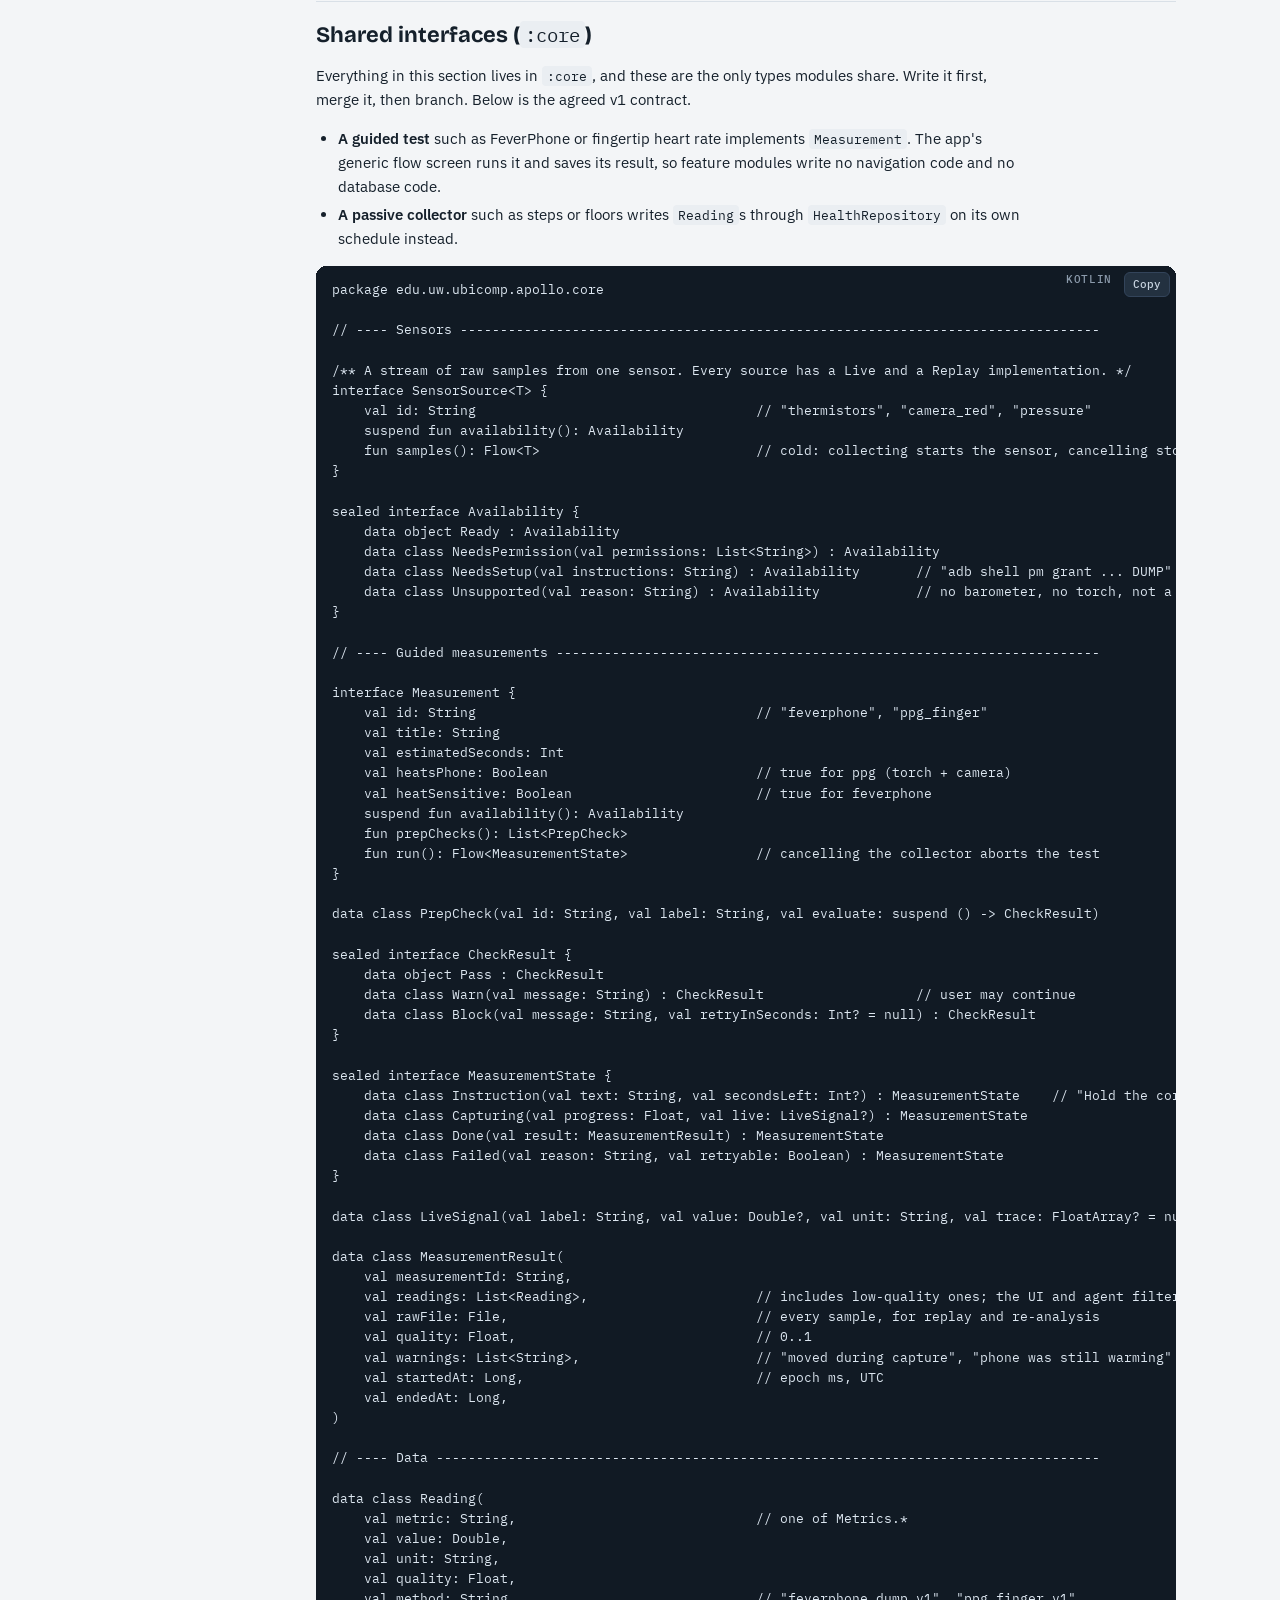
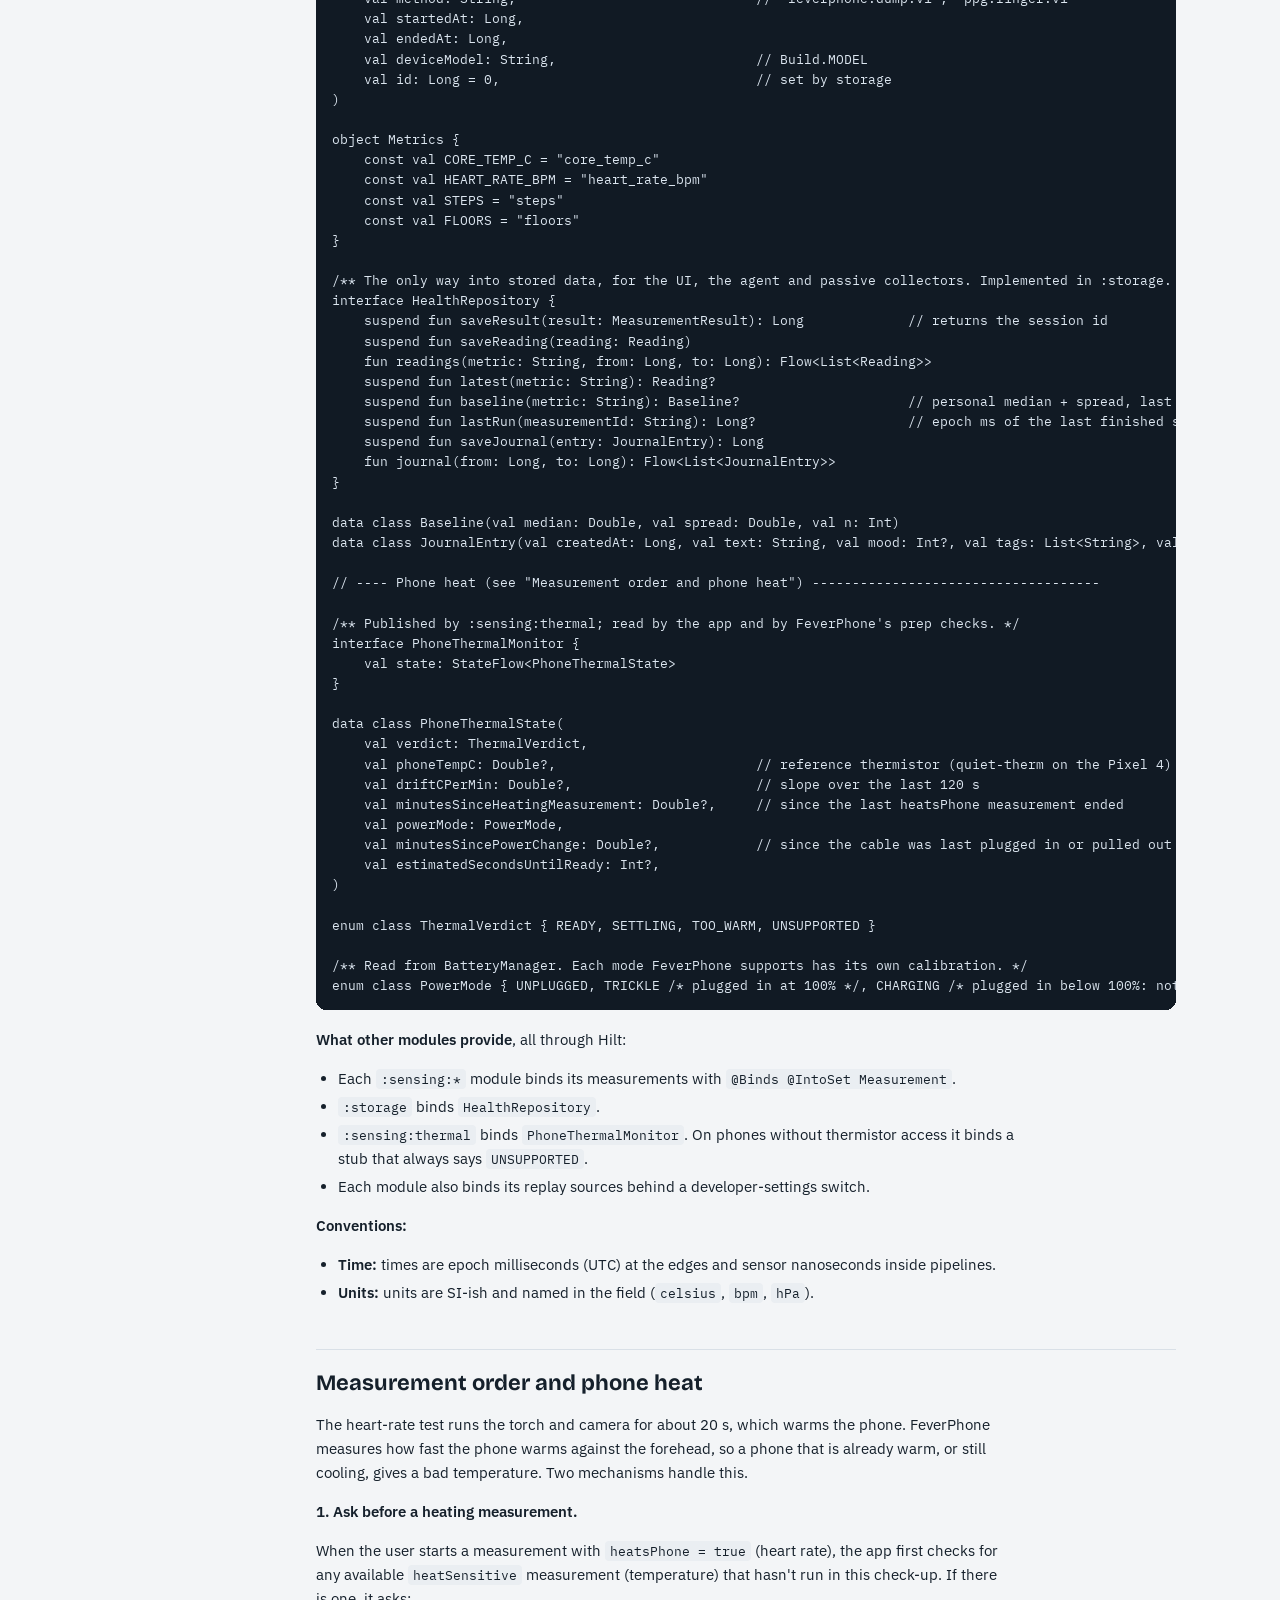
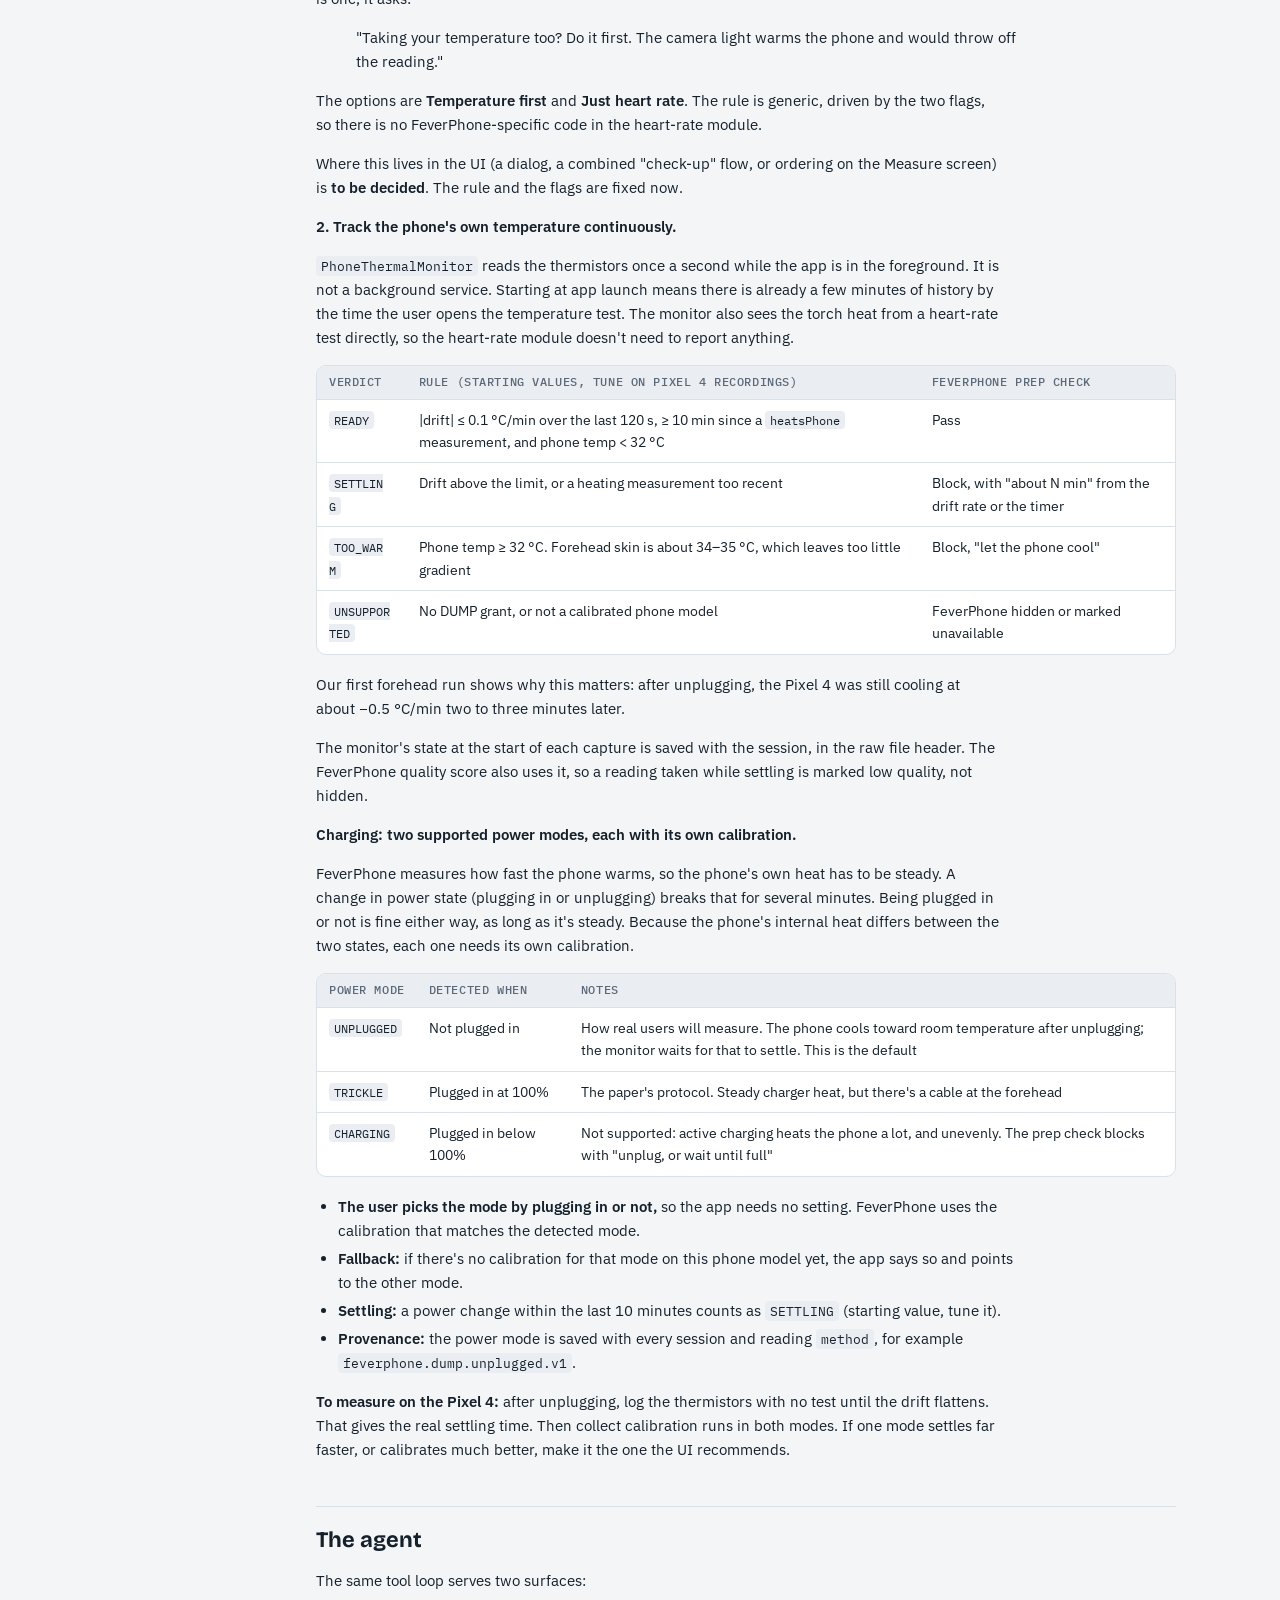
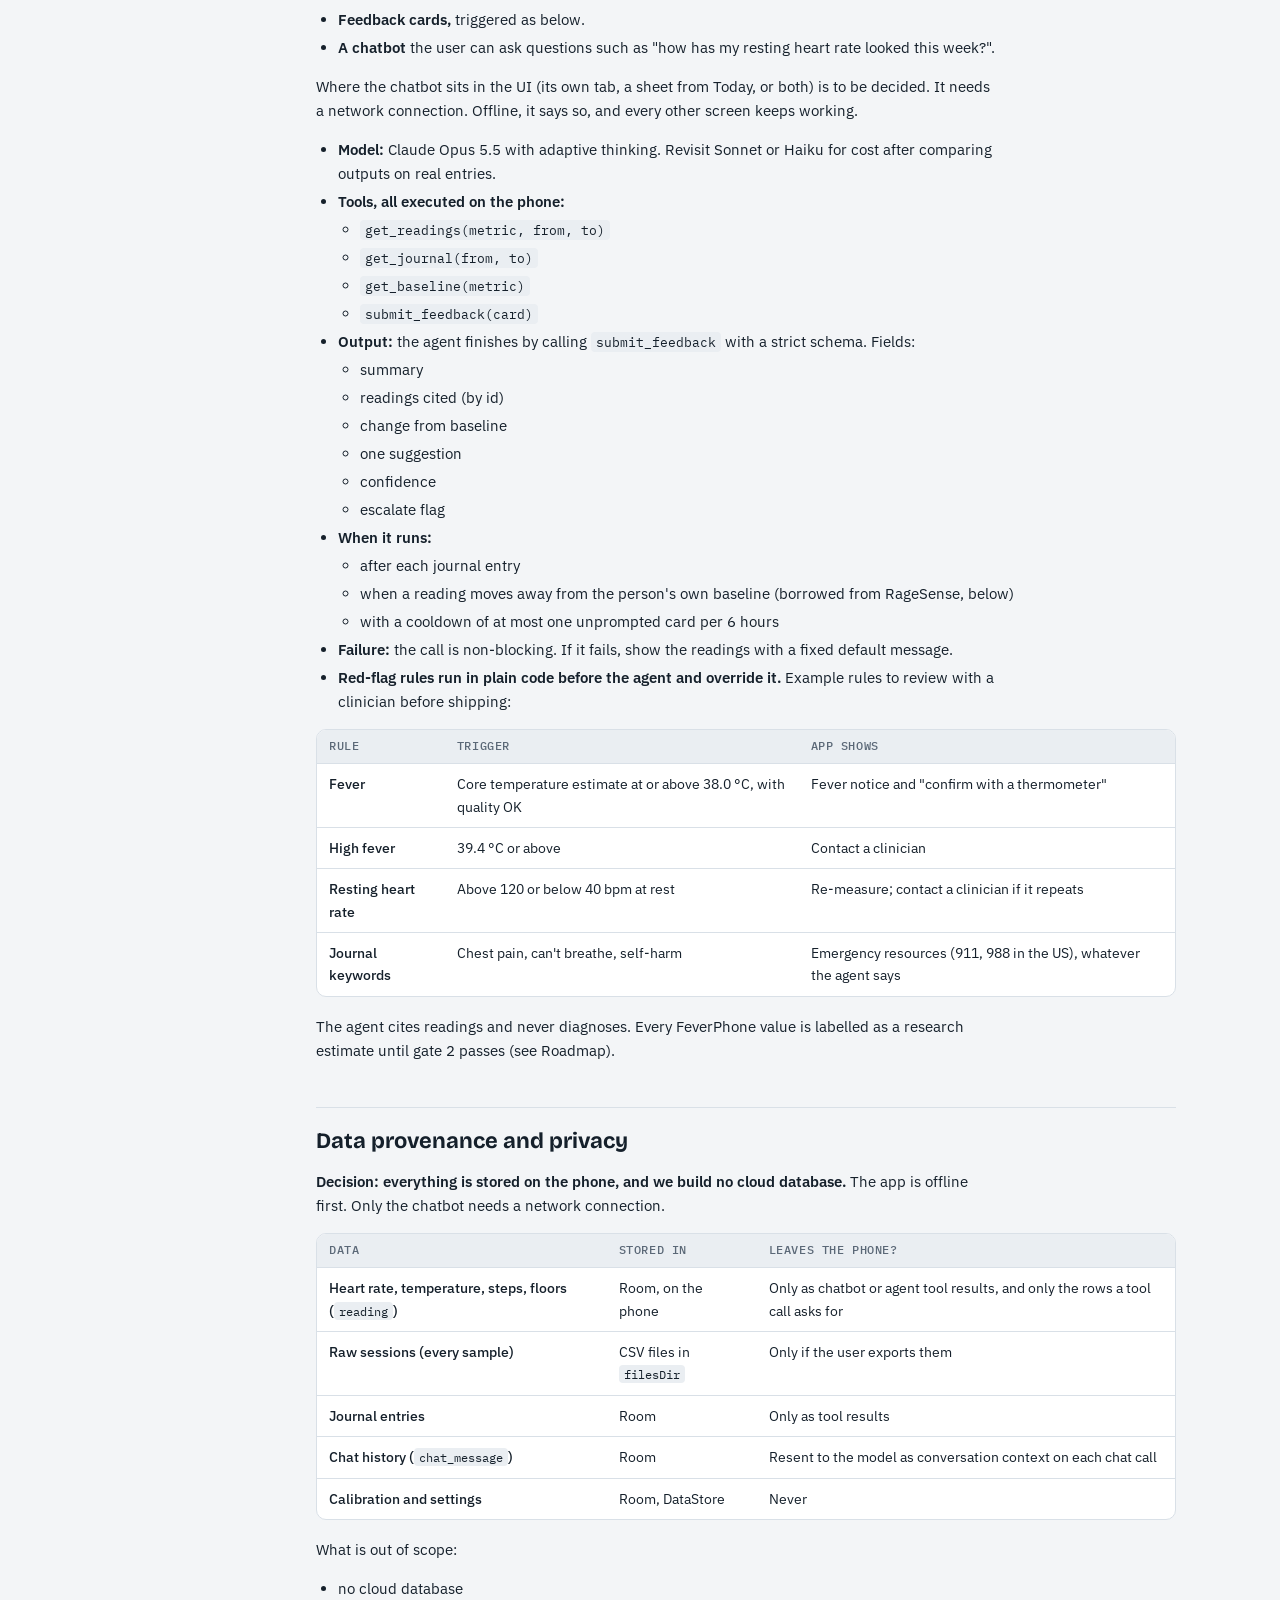
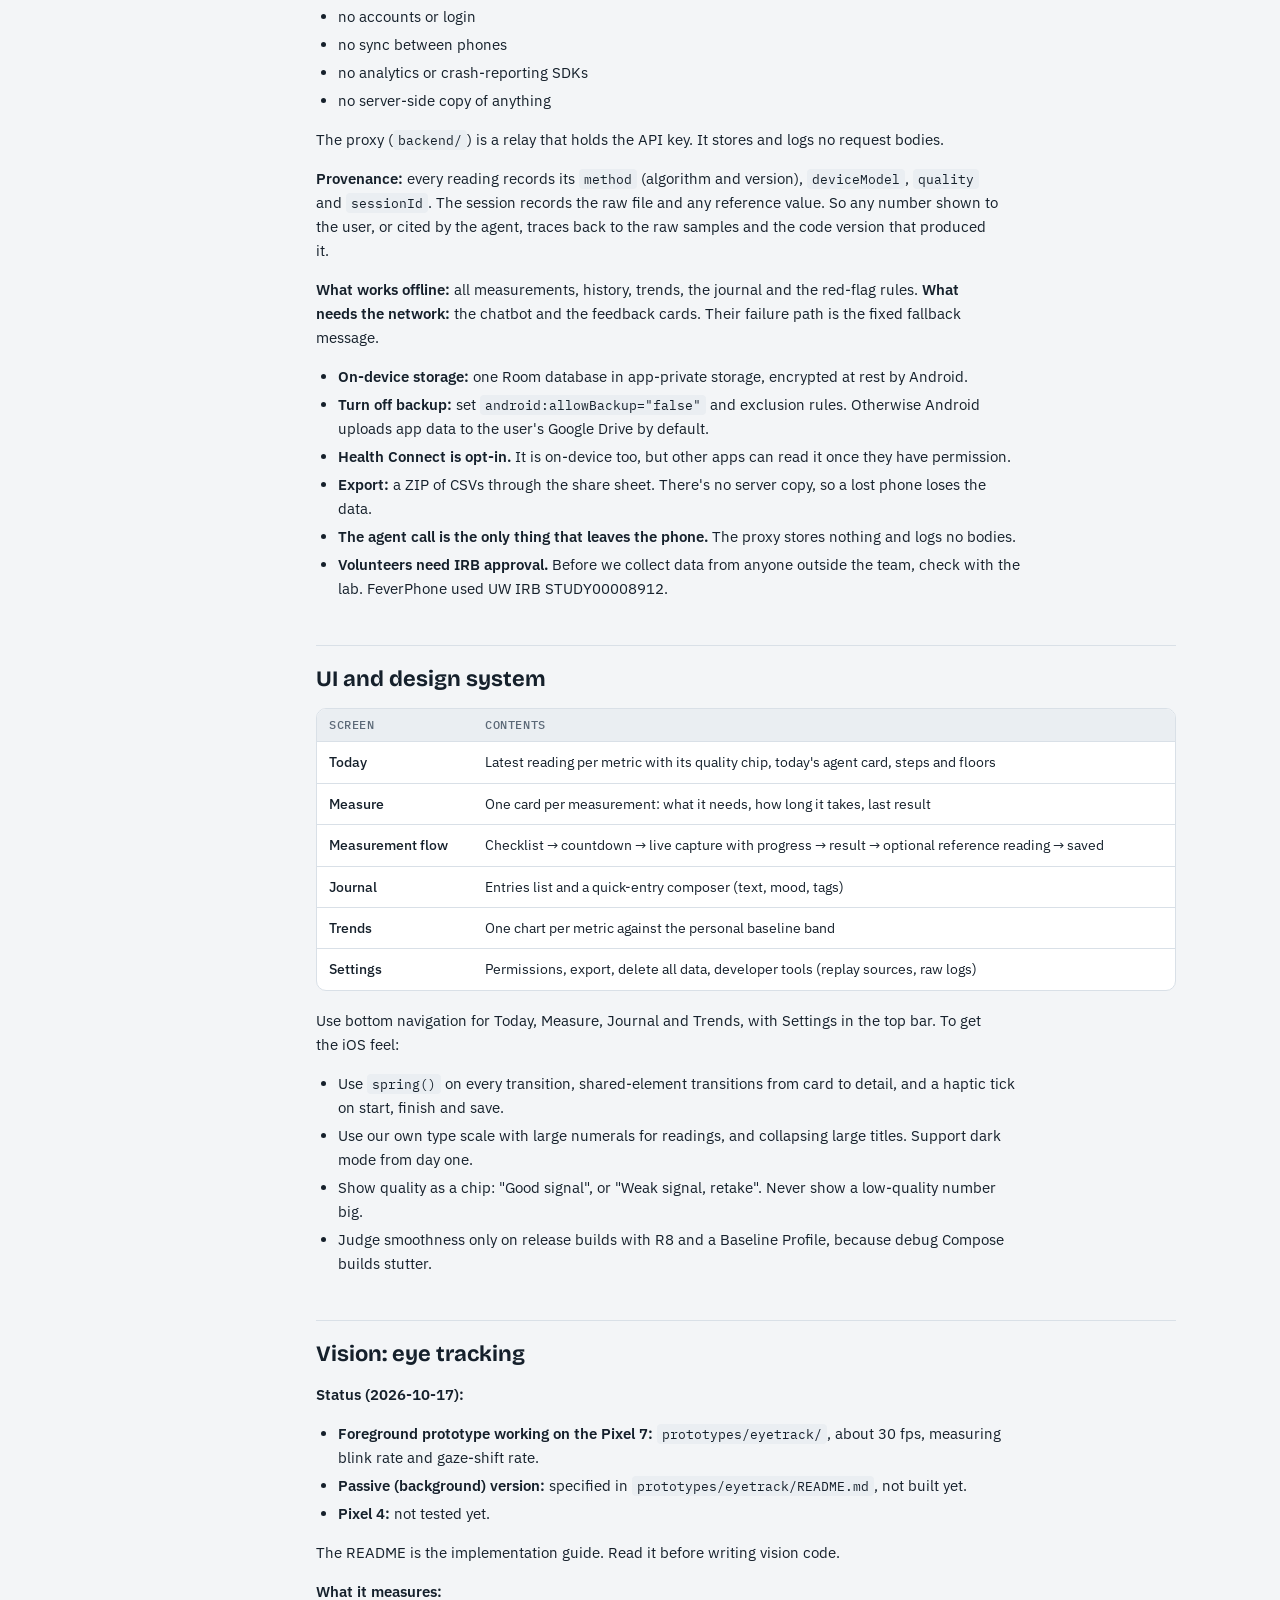
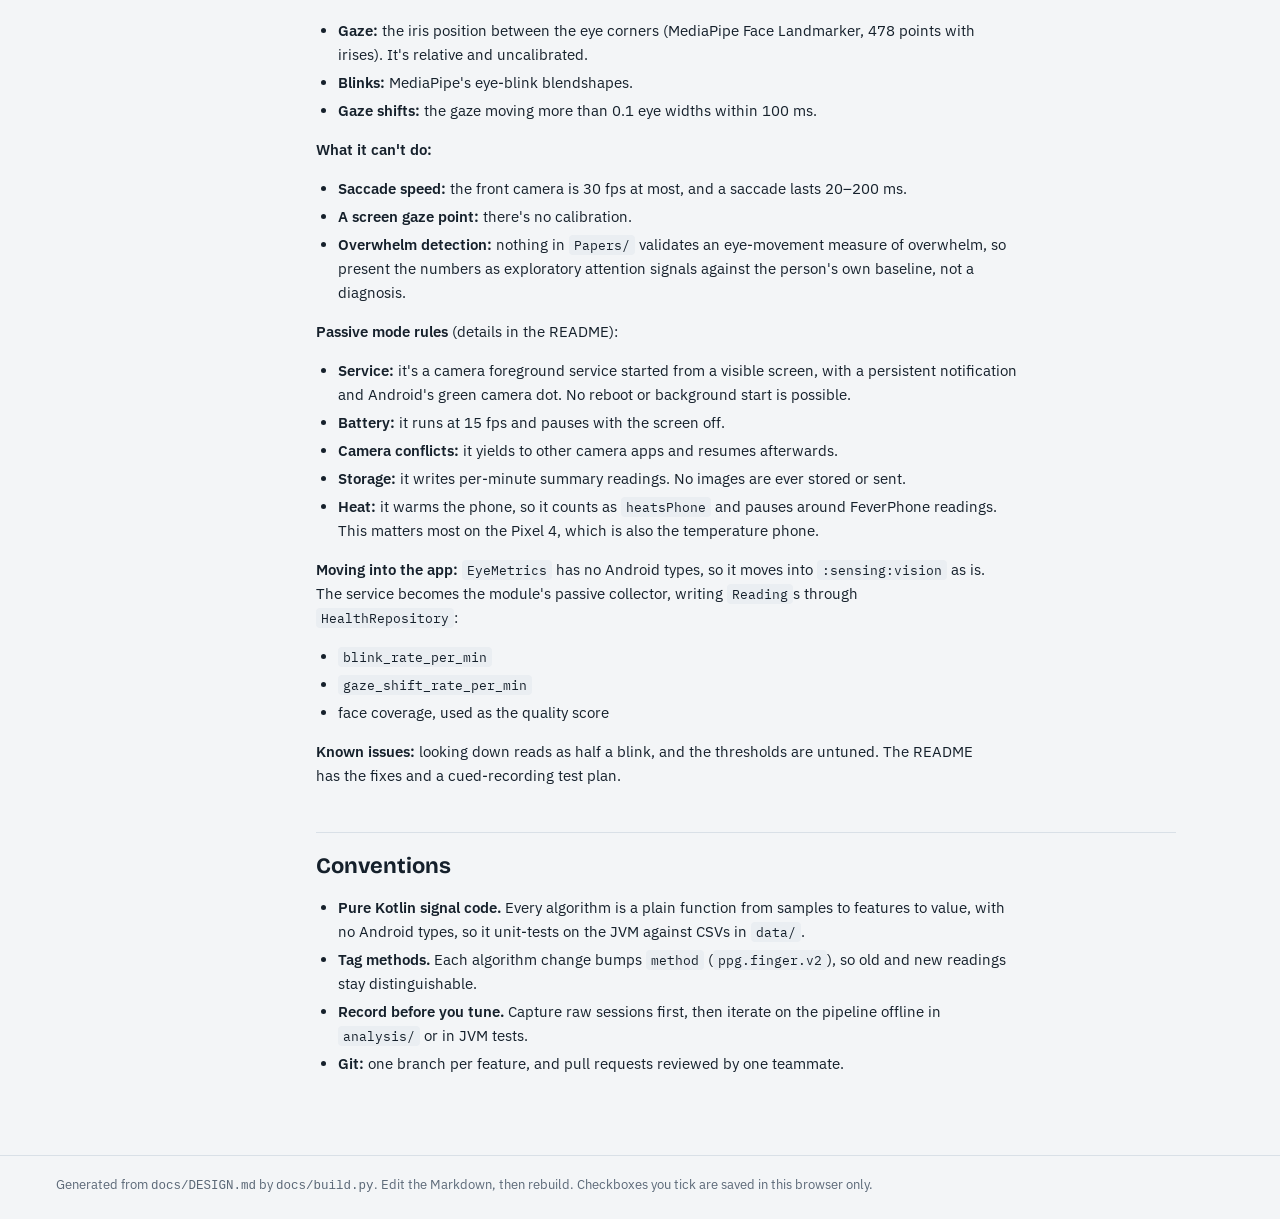
==== commit 55b2df9f: "Merge branch 'main' of https://github.com/andyye132/apollo # Conflicts: #	.gitignore" ====
--- a/docs/design-doc.html
+++ b/docs/design-doc.html
@@ -230,7 +230,7 @@
 
 - **Must work:** FeverPhone core temperature and fingertip heart rate.
 - **Comes along cheaply:** steps, floors climbed, stair steps.
-- **Stretch:** lung function from audio. Vision features (eye tracking, facial heart rate) are deferred: the architecture leaves room for them, but nobody works on them until v1 demos end to end (see Vision, below).
+- **Stretch:** lung function from audio. Vision: an eye-tracking prototype (blink rate, gaze shifts) works in the foreground on the Pixel 7, and a passive version is specified (see Vision: eye tracking, below). Facial heart rate remains deferred.
 - **Constraint: offline first, local only.** Every measurement, the history, trends and journal work with no network. Heart rate, temperature, steps and floors are stored only in the on-device database. There is no cloud database, account or sync. The one network call is the chatbot, which sends only what its tools return (see Data provenance and privacy, below).
 
 ### v1 scope
@@ -247,14 +247,14 @@
 | HRV | Accelerometer on the belly, 30 s | EHB 2017 | v2 |
 | Absolute elevation | Barometer plus a reference pressure | Liu 2014 | v2 |
 | Lung function | Microphone during exhale or sustained "Aaah" | SpiroSmart, Saleheen | Stretch |
-| Eye tracking | Front camera in a foreground service, face landmarks | None | Deferred |
+| Eye tracking | Front camera, MediaPipe face landmarks: blink rate and gaze-shift rate; passive via a camera foreground service | None | Stretch: foreground prototype works (Pixel 7), passive version specified |
 
 ### Phones
 
 | Phone | Status | Use it for |
 | --- | --- | --- |
 | Pixel 4 (Android 13) | Have it. The no-root thermistor route is verified: 19 sensors at about 0.002 °C resolution | Main dev phone now |
-| Pixel 7 | Have it, not yet probed | Run `tools/probe_phone.sh` and the forehead test next |
+| Pixel 7 (Android 15) | Have it. Mic measured linear on `VOICE_RECOGNITION`; front camera max 30 fps | Lung tests, heart rate, motion. Still run `tools/probe_phone.sh` and the forehead test |
 | Pixel 6 | Don't have one. It's the phone FeverPhone was validated on | Buy 1–2 if FeverPhone accuracy matters more than demo speed |
 | Any teammate's Android | Varies | UI, journal, agent, steps, heart rate |
 
@@ -274,7 +274,7 @@
 | Camera | CameraX with Camera2 interop | Torch, frame-rate range, AE/AWB lock |
 | Motion | `SensorManager` | Step counter, step detector, pressure, accelerometer |
 | Thermistors | `Debug.dumpService("thermalservice")` with DUMP granted over ADB | Verified on the Pixel 4 with no root |
-| Audio (stretch) | `AudioRecord` with `UNPROCESSED` source | Avoids AGC and noise suppression |
+| Audio (stretch) | `AudioRecord` with the `VOICE_RECOGNITION` source at 48 kHz, effects forced off | Neither Pixel supports `UNPROCESSED`; `VOICE_RECOGNITION` measured linear on both (`tools/mictest/`) |
 | On-device ML | Plain Kotlin for linear models and exported random forests; LiteRT if a neural net arrives; MediaPipe Tasks for face landmarks | Small, inspectable models first |
 | Charts | Vico (Compose) | Native Compose charts |
 | Health platform | Health Connect, optional write-only | Interop with other apps, but other apps can read it, so it's opt-in |
@@ -339,6 +339,7 @@
 ├── data/                 recorded sessions (CSV), used for replay and tests
 ├── docs/                 this doc
 ├── probe-app/            existing FeverProbe logger (retire once :sensing:thermal works)
+├── prototypes/eyetrack/  standalone eye-tracking prototype; becomes :sensing:vision
 └── tools/                existing adb/test scripts
 ```
 
@@ -657,22 +658,43 @@
 - Show quality as a chip: "Good signal", or "Weak signal, retake". Never show a low-quality number big.
 - Judge smoothness only on release builds with R8 and a Baseline Profile, because debug Compose builds stutter.
 
-### Vision (deferred)
-
-Eye tracking (for example, flagging fast eye movement as a sign of overwhelm) and facial heart rate are realistic ideas, but not for this timeline:
-
-- Android only allows camera use in the background from a camera-type foreground service started while the app is visible, with the camera indicator on the whole time.
-- No paper in `Papers/` validates an eye-movement measure, so the metric itself would be our own research.
-- Face landmarks at a useful frame rate are a battery and heat cost. That heat would also fight FeverPhone.
-
-What we do now, so it can be added later without rework:
-
-- **Module:** `:sensing:vision` is reserved in the layout and not created yet.
-- **Contract:** it would plug in like any other module. A `SensorSource<FaceFrame>` and a `Measurement` (or a passive collector) go through the same `:core` interfaces, so nothing else changes.
-- **Manifest:** the camera foreground-service permission is already in the manifest.
-- **Dependencies:** MediaPipe Tasks is already in the version catalog.
-
-Nobody starts on vision until heart rate and temperature both demo end to end. The first question to settle is the one in Open decisions: blink rate, drowsiness or eye-movement speed.
+### Vision: eye tracking
+
+**Status (2026-10-17):**
+
+- **Foreground prototype working on the Pixel 7:** `prototypes/eyetrack/`, about 30 fps, measuring blink rate and gaze-shift rate.
+- **Passive (background) version:** specified in `prototypes/eyetrack/README.md`, not built yet.
+- **Pixel 4:** not tested yet.
+
+The README is the implementation guide. Read it before writing vision code.
+
+**What it measures:**
+
+- **Gaze:** the iris position between the eye corners (MediaPipe Face Landmarker, 478 points with irises). It's relative and uncalibrated.
+- **Blinks:** MediaPipe's eye-blink blendshapes.
+- **Gaze shifts:** the gaze moving more than 0.1 eye widths within 100 ms.
+
+**What it can't do:**
+
+- **Saccade speed:** the front camera is 30 fps at most, and a saccade lasts 20–200 ms.
+- **A screen gaze point:** there's no calibration.
+- **Overwhelm detection:** nothing in `Papers/` validates an eye-movement measure of overwhelm, so present the numbers as exploratory attention signals against the person's own baseline, not a diagnosis.
+
+**Passive mode rules** (details in the README):
+
+- **Service:** it's a camera foreground service started from a visible screen, with a persistent notification and Android's green camera dot. No reboot or background start is possible.
+- **Battery:** it runs at 15 fps and pauses with the screen off.
+- **Camera conflicts:** it yields to other camera apps and resumes afterwards.
+- **Storage:** it writes per-minute summary readings. No images are ever stored or sent.
+- **Heat:** it warms the phone, so it counts as `heatsPhone` and pauses around FeverPhone readings. This matters most on the Pixel 4, which is also the temperature phone.
+
+**Moving into the app:** `EyeMetrics` has no Android types, so it moves into `:sensing:vision` as is. The service becomes the module's passive collector, writing `Reading`s through `HealthRepository`:
+
+- `blink_rate_per_min`
+- `gaze_shift_rate_per_min`
+- face coverage, used as the quality score
+
+**Known issues:** looking down reads as half a blink, and the thresholds are untuned. The README has the fixes and a cued-recording test plan.
 
 ### Conventions
 
@@ -1191,21 +1213,56 @@
 
 #### Android implementation
 
-1. **Capture:** `AudioRecord` with `MediaRecorder.AudioSource.UNPROCESSED`. Check `AudioManager.PROPERTY_SUPPORT_AUDIO_SOURCE_UNPROCESSED` first. Use 48 kHz.
+1. **Capture:** `AudioRecord` with `MediaRecorder.AudioSource.VOICE_RECOGNITION` at 48 kHz, mono, bottom mic.
+   - Create `AutomaticGainControl`, `NoiseSuppressor` and `AcousticEchoCanceler` on the session if available, and call `setEnabled(false)` on each.
+   - **Don't use `UNPROCESSED`:** neither Pixel supports it.
+   - **Don't use `MIC`:** it has a hidden expander on the Pixel 4.
+   - **Never use `VOICE_COMMUNICATION`:** it has a noise gate and adaptive gain.
+   - See the mic linearity results below.
 2. **Coaching UI:** full inhale, then blast it out. Show a live flow bar like their ball-in-cylinder.
 3. **Features:** compute them on the phone.
-4. **Model:** train in `analysis/` on paired data from a spirometer.
+4. **Model, hackathon version:** peak expiratory flow only, from the peak of the flow envelope, with a straight-line fit per phone against a peak-flow meter.
+   - Peak-flow meters cost about $20 at a pharmacy, much cheaper than a spirometer.
+   - FEV1 and FVC need a spirometer, so leave them out for now.
+5. **Model, full version:** train in `analysis/` on paired data from a spirometer.
+
+#### Mic linearity results (2026-10-17)
+
+`tools/mictest/` plays a 1 kHz tone in 6 dB steps (−36 → −6 → −36 dBFS) while the phone records it. A linear source records 6 dB per step, the same up and down. The full table is in `tools/mictest/README.md`.
+
+| Source | Pixel 4 | Pixel 7 |
+| --- | --- | --- |
+| `VOICE_RECOGNITION` | ✅ slope 0.992, max deviation 0.27 dB | ✅ slope 0.975, max deviation 0.71 dB |
+| `MIC` | ❌ expander pushes quiet sounds down | ✅ slope 0.997 |
+| `VOICE_COMMUNICATION` | ❌ noise gate below about −24 dBFS | ❌ adaptive gain |
+
+Neither phone exposes automatic gain control as an effect, and Android's framework pre-processing (AEC, NS) applies only to `voice_communication`. The `MIC` expander on the Pixel 4 lives in the Qualcomm DSP and is invisible in every config file, so only a measurement shows it.
+
+#### Peak-flow attempt (2026-10-17): negative result
+
+Four people did 8 peak-flow-meter blows each (top-3 means 538, 460, 337, 283 L/min) and 3–4 blows at the Pixel 4. The phone was upright, about 1 m away, and the blow was aimed over its top edge. The tools are `tools/mictest/blow.sh` and `analyze_blow.py`; the recordings stay local in the gitignored `tools/mictest/out/`.
+
+- **Wind was the first problem.** At the short wire distance, every blow clipped. The low-frequency energy below 300 Hz is wind buffeting the phone, not sound. Above about 3 kHz the wind has died out, so the 8–20 kHz airflow hiss is unaffected by it.
+- **The hiss feature doesn't separate people.** P1–P3 read within 1.2 dB of each other despite meter readings of 337–538 L/min. Per-person spread was ±2–6 dB per blow. Leave-one-out error was about 300 L/min, which is useless.
+- **13 candidate features didn't fix it.** Between-person spread divided by within-person spread was at most 1.7. The spectral centroid ranked all four people correctly, but with between/within at 0.4, so treat it as chance (1 in 24 for a perfect 4-person ranking) and as a hypothesis only.
+- **Conclusion:** at a distance and without fixed geometry, aim and lip shape vary more than airflow does. Fixed geometry (a tube, blowing through the meter while the phone listens) would be the next test. The team chose not to add components, so peak flow is dropped. Respiratory candidates without extra hardware are breathing rate from the accelerometer (phone on the chest) or from the heart-rate test, and a sustained-vowel duration.
+
+**Gotcha:** the first run showed heavy compression on every source. It came from the laptop's audio enhancements (Windows/Realtek), not the phone. Turn enhancements off before running the test.
 
 #### First steps
 
+- [x] Check that a mic source without adaptive gain exists: `VOICE_RECOGNITION`, on both Pixels
+- [ ] Clipping check: record several hard blows at arm's length and look at the peak level (the linearity test stopped at −6 dBFS played)
+- [ ] Peak-flow calibration on the Pixel 7: 3 blows per person into the meter and 3 at the phone, then fit a line from the envelope peak to the meter's L/min
 - [ ] Ask the SpiroSmart authors in the lab for code and data
-- [ ] Borrow a portable spirometer before collecting anything
+- [ ] Borrow a portable spirometer before attempting FEV1 or FVC
 
 #### Watch out for
 
 - **Needs a quiet room.** Inhalation is inaudible.
 - **FVC is least accurate:** only about the first 3 s of the exhale are audible.
-- **Mic responses differ per phone,** and the paper had only one phone.
+- **Mic responses differ per phone,** and the paper had only one phone. Absolute level differs between phones, so calibrate each one.
+- **Hidden DSP processing differs per phone and per source.** Run `tools/mictest/run_linearity.sh` on any new phone before trusting its envelope.
 
 ### Saleheen 2020: lung function from a vowel
 
@@ -1230,7 +1287,7 @@
 
 #### Android implementation
 
-1. `AudioRecord` at 16 kHz or higher, `UNPROCESSED` source, with loudness normalisation as in the paper.
+1. `AudioRecord` at 16 kHz or higher on the `VOICE_RECOGNITION` source with effects off (see SpiroSmart), with loudness normalisation as in the paper.
 2. Port the feature extraction, which is a reimplementation job (MFCC, chroma, pitch for jitter and shimmer). Train in `analysis/`.
 
 #### Watch out for
@@ -1261,7 +1318,7 @@
 
 Not for v1. If we try it, first sweep 17–22.5 kHz through a Pixel speaker and record it to see whether the hardware can do it. Then:
 
-- **Capture:** `AudioTrack` and `AudioRecord` at 48 kHz on the `UNPROCESSED` source.
+- **Capture:** `AudioTrack` and `AudioRecord` at 48 kHz on the `VOICE_RECOGNITION` source (`UNPROCESSED` isn't supported on our Pixels). Linearity is checked only at 1 kHz so far, so check its response at 17–22.5 kHz too.
 - **GLI-2012:** implement the predicted-value equations, and collect demographics.
 
 #### Watch out for
@@ -1355,7 +1412,7 @@
     <uses-permission android:name="android.permission.FOREGROUND_SERVICE" />
     <uses-permission android:name="android.permission.FOREGROUND_SERVICE_HEALTH" />
     <uses-permission android:name="android.permission.FOREGROUND_SERVICE_CAMERA" />  <!-- eye tracking, later -->
-    <uses-permission android:name="android.permission.RECORD_AUDIO" />              <!-- lung papers, later -->
+    <uses-permission android:name="android.permission.RECORD_AUDIO" />              <!-- lung tests: VOICE_RECOGNITION source -->
     <!-- Development permission, granted once per phone:
          adb shell pm grant edu.uw.ubicomp.apollo android.permission.DUMP -->
     <uses-permission android:name="android.permission.DUMP"
@@ -1776,7 +1833,8 @@
 ### Open decisions
 
 - [ ] Can the agent call leave the phone? The fully on-device alternative, Gemini Nano, needs a Pixel 9 or newer and is a much smaller model
-- [ ] What should eye tracking measure: blink rate, drowsiness or attention? That sets frame rate and battery cost
+- [x] What should eye tracking measure? Blink rate and gaze-shift rate, at 15 fps when passive (`prototypes/eyetrack/README.md`)
+- [ ] Eye tracking: where does it appear in the UI, and is passive mode worth the battery and heat? Measure 30 min on both Pixels first
 - [ ] Buy and root a Pixel 6 for full-fidelity FeverPhone, or stay on the no-root route?
 - [ ] IRB: which data collection needs approval before we involve people outside the team?
 - [ ] Is the app called Apollo, after the repo?
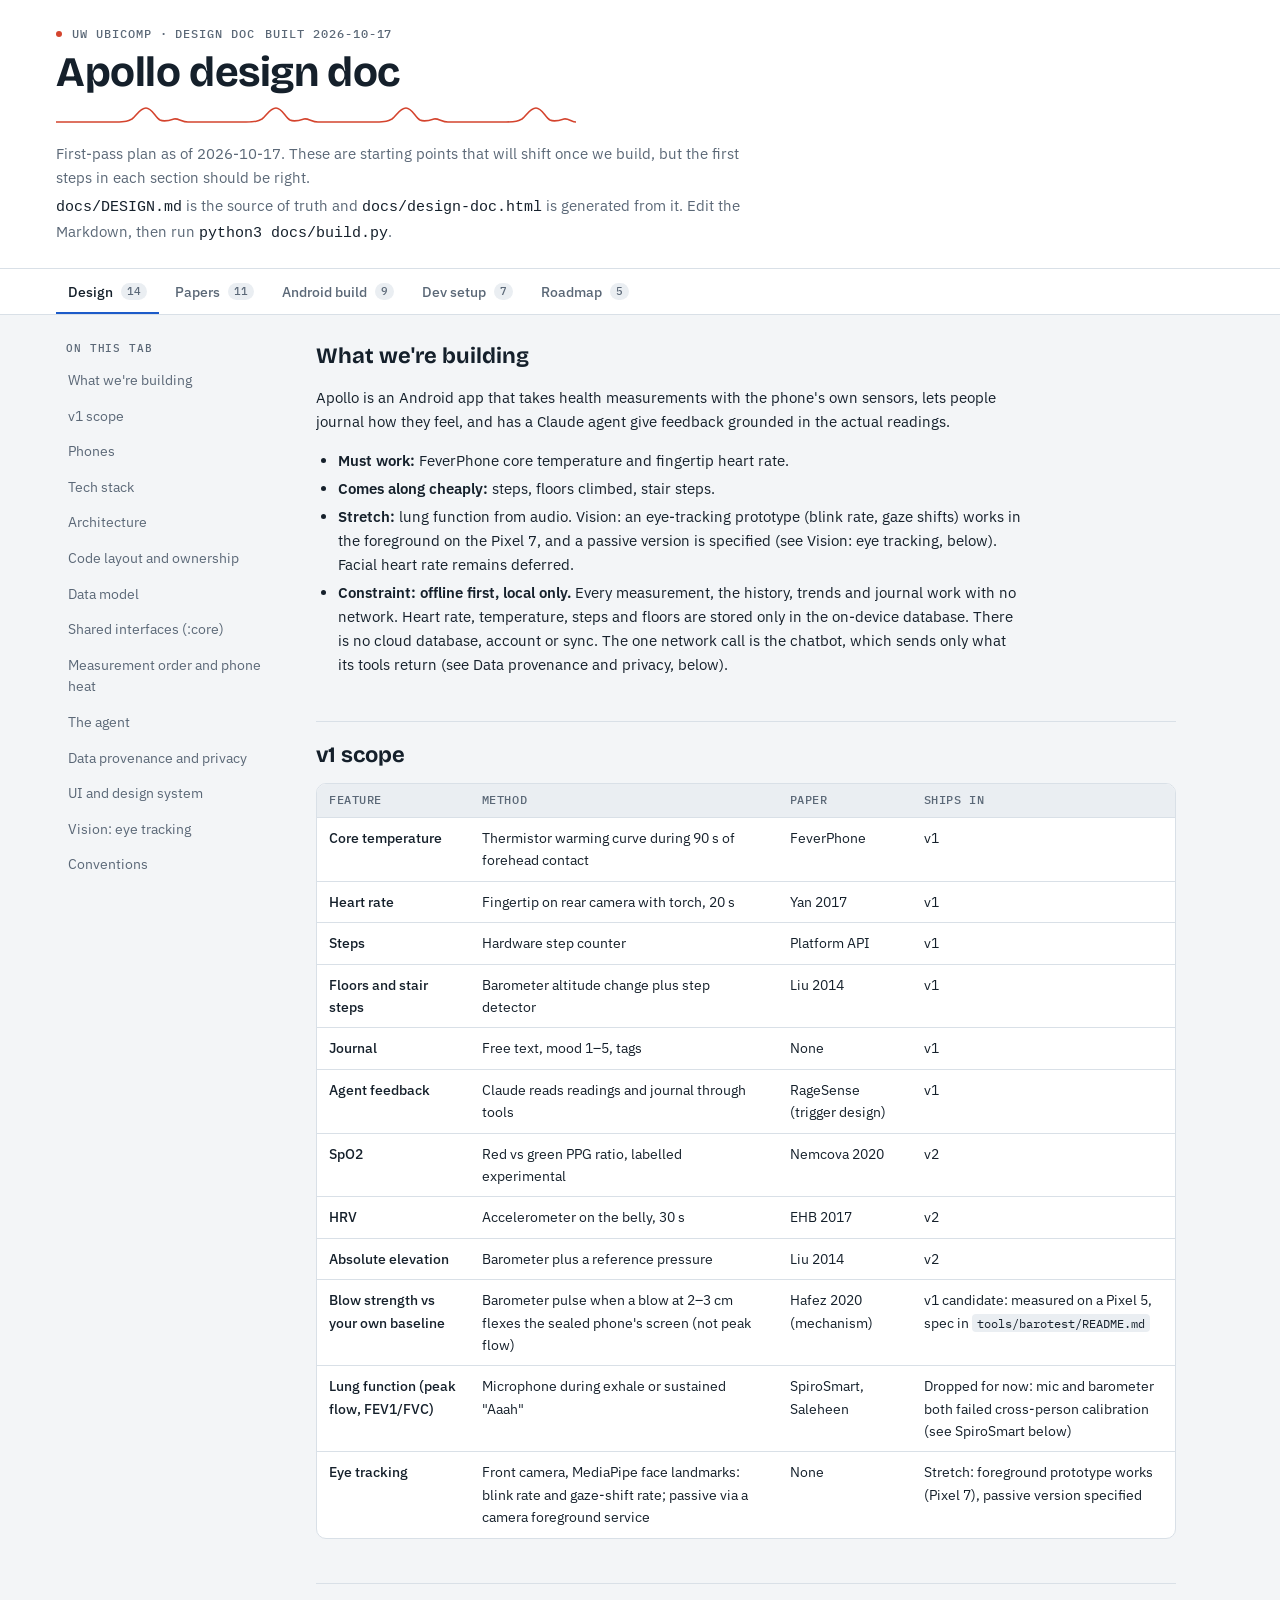
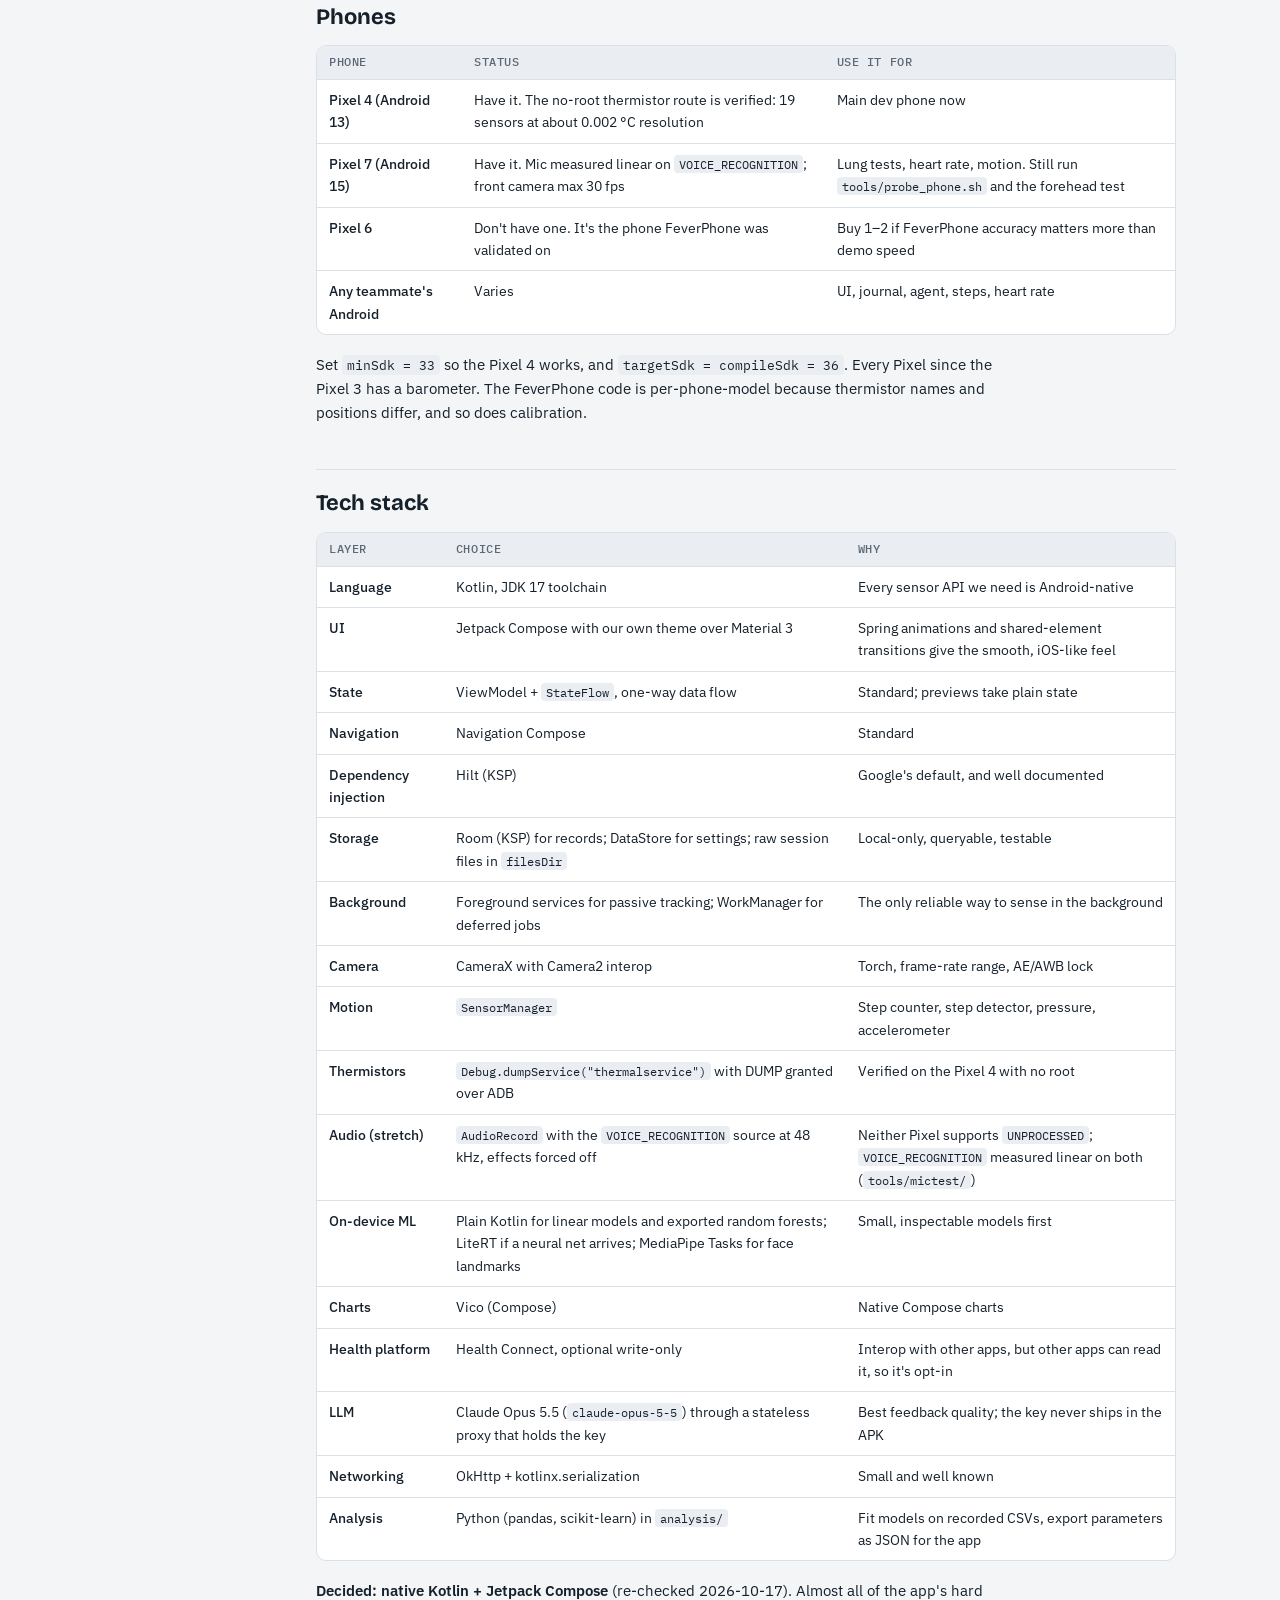
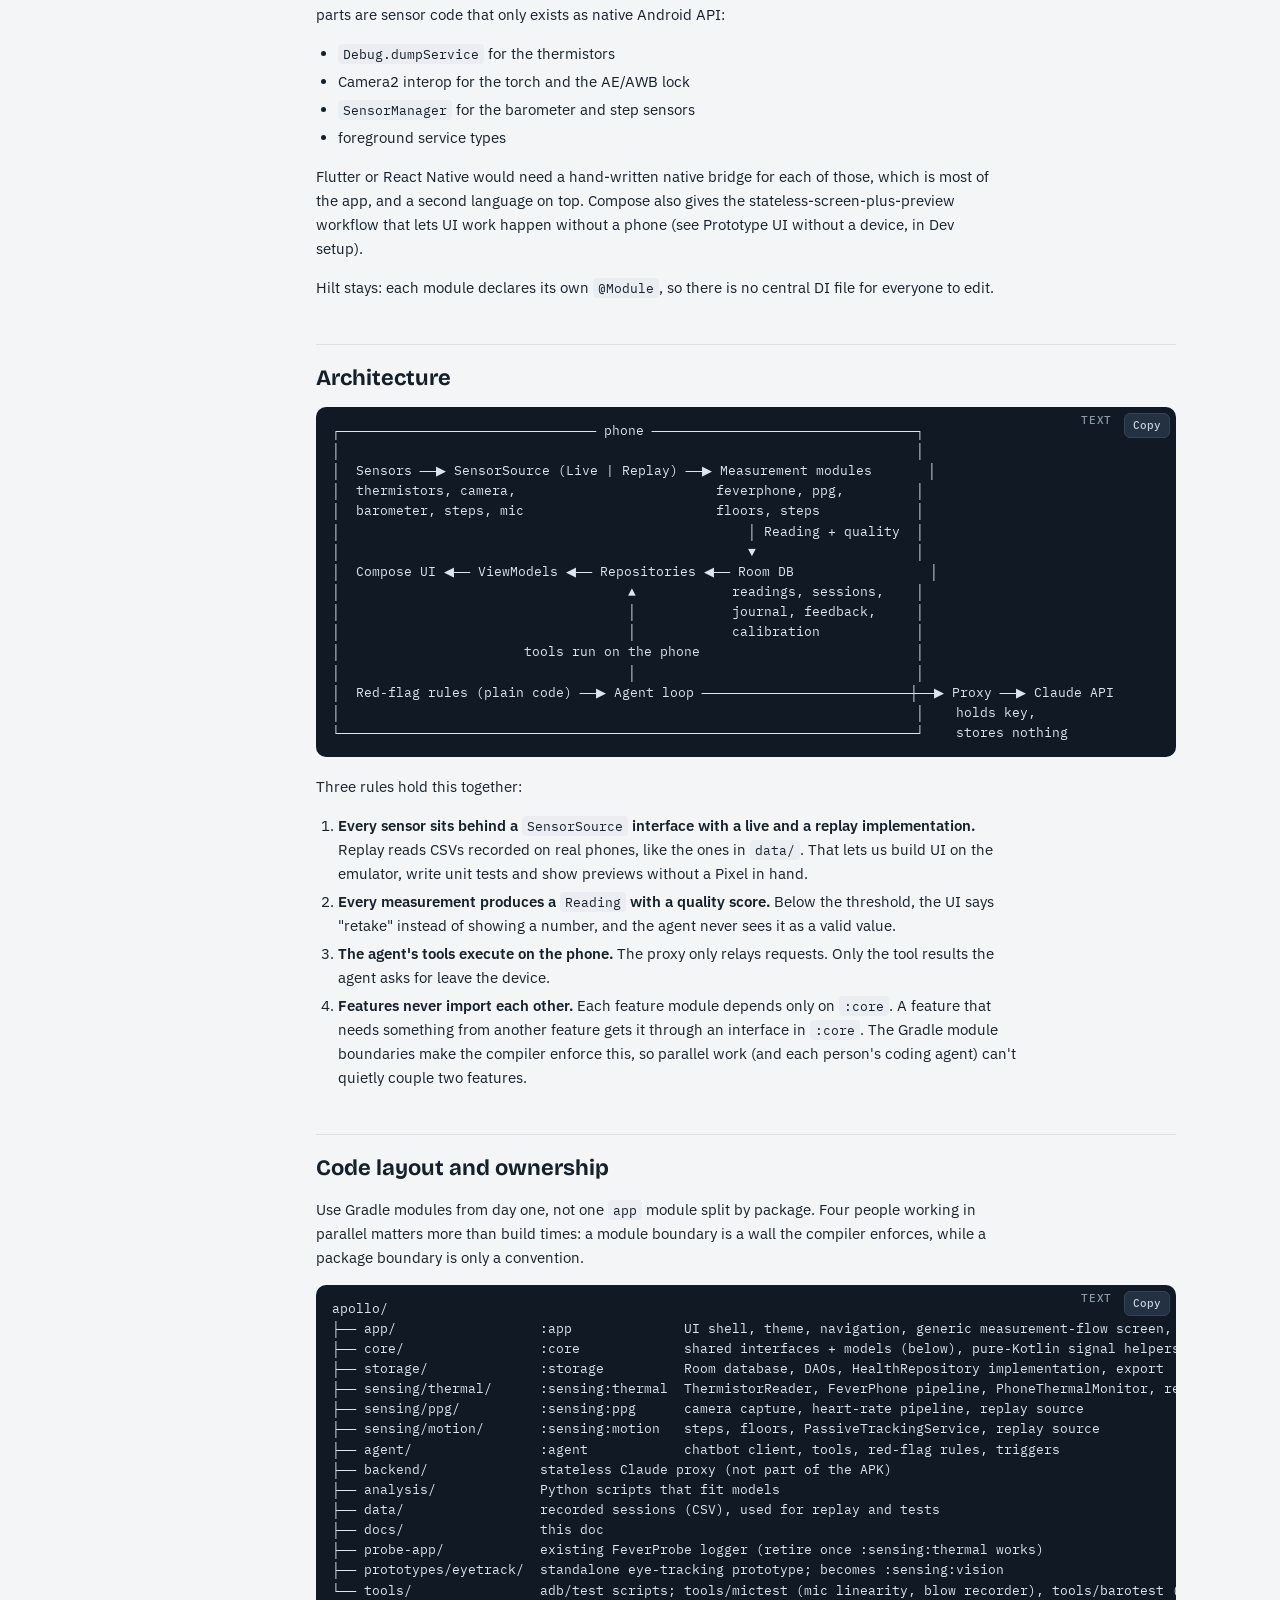
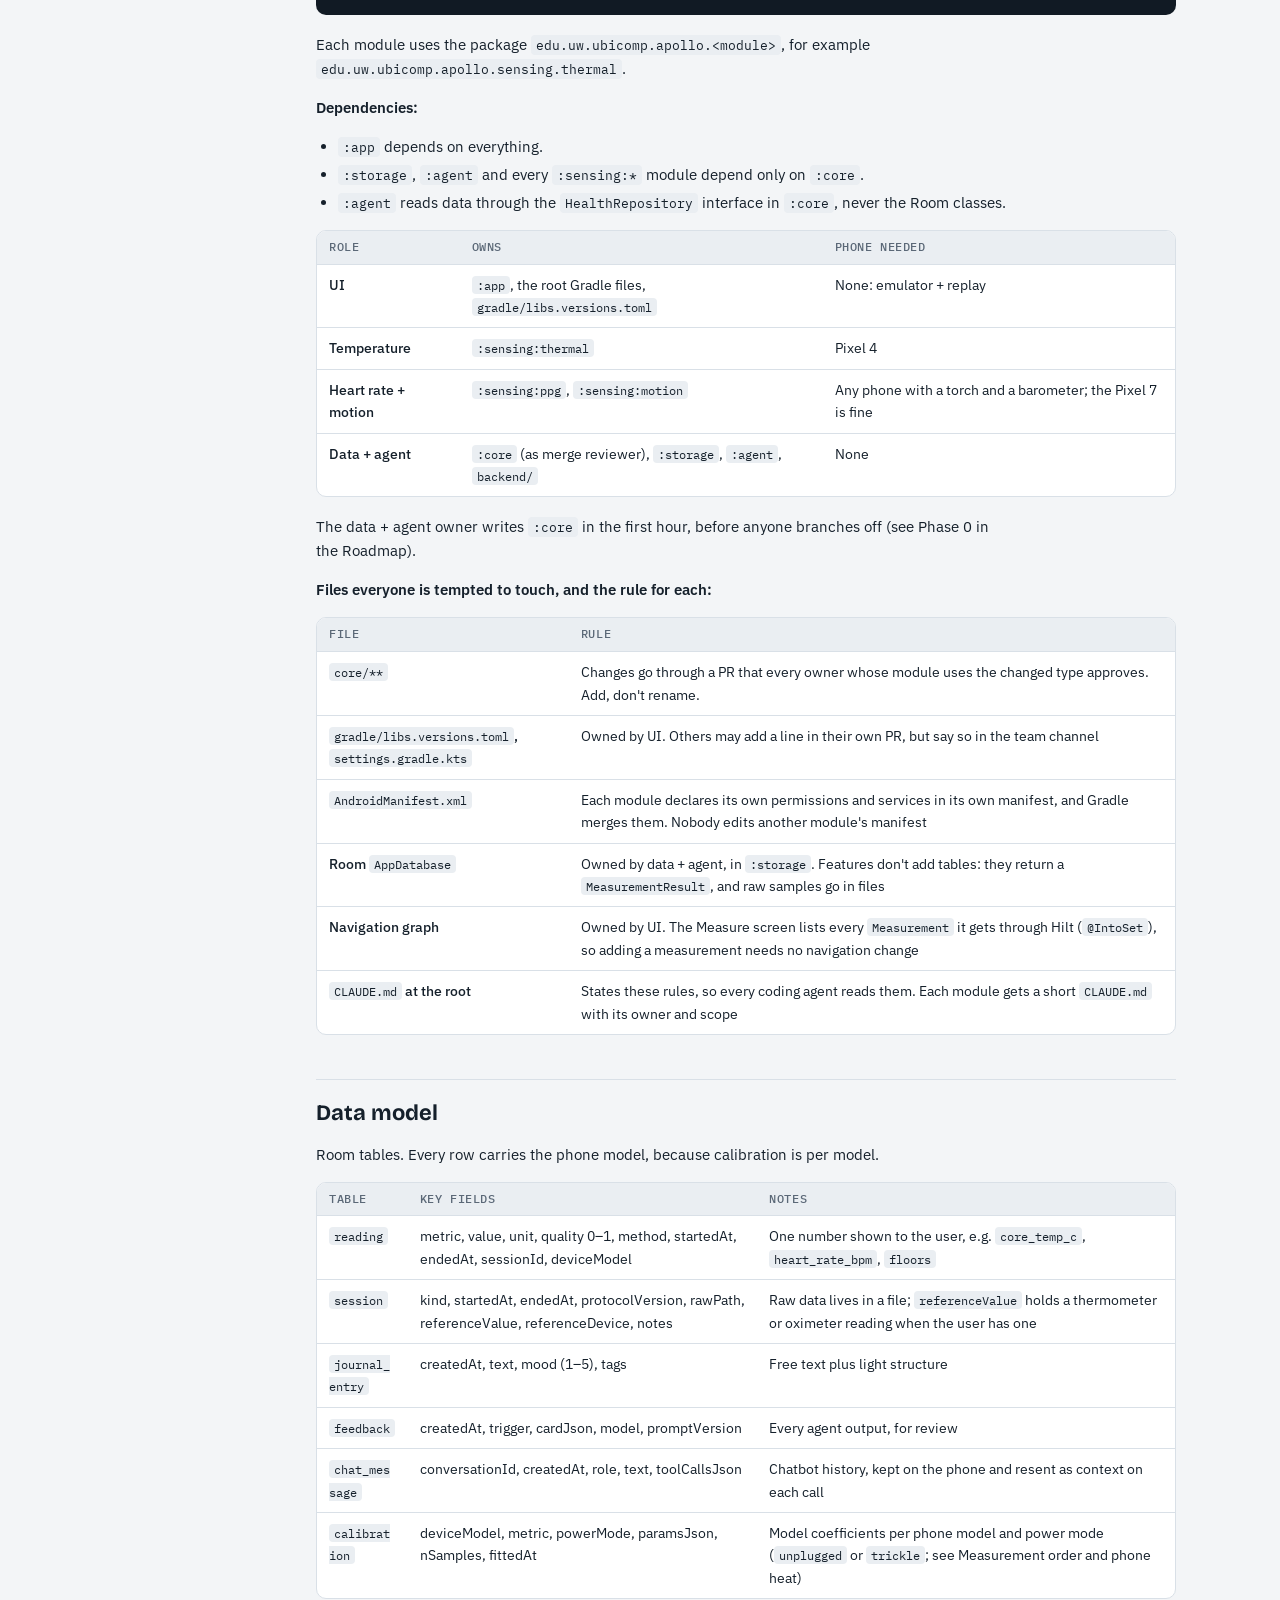
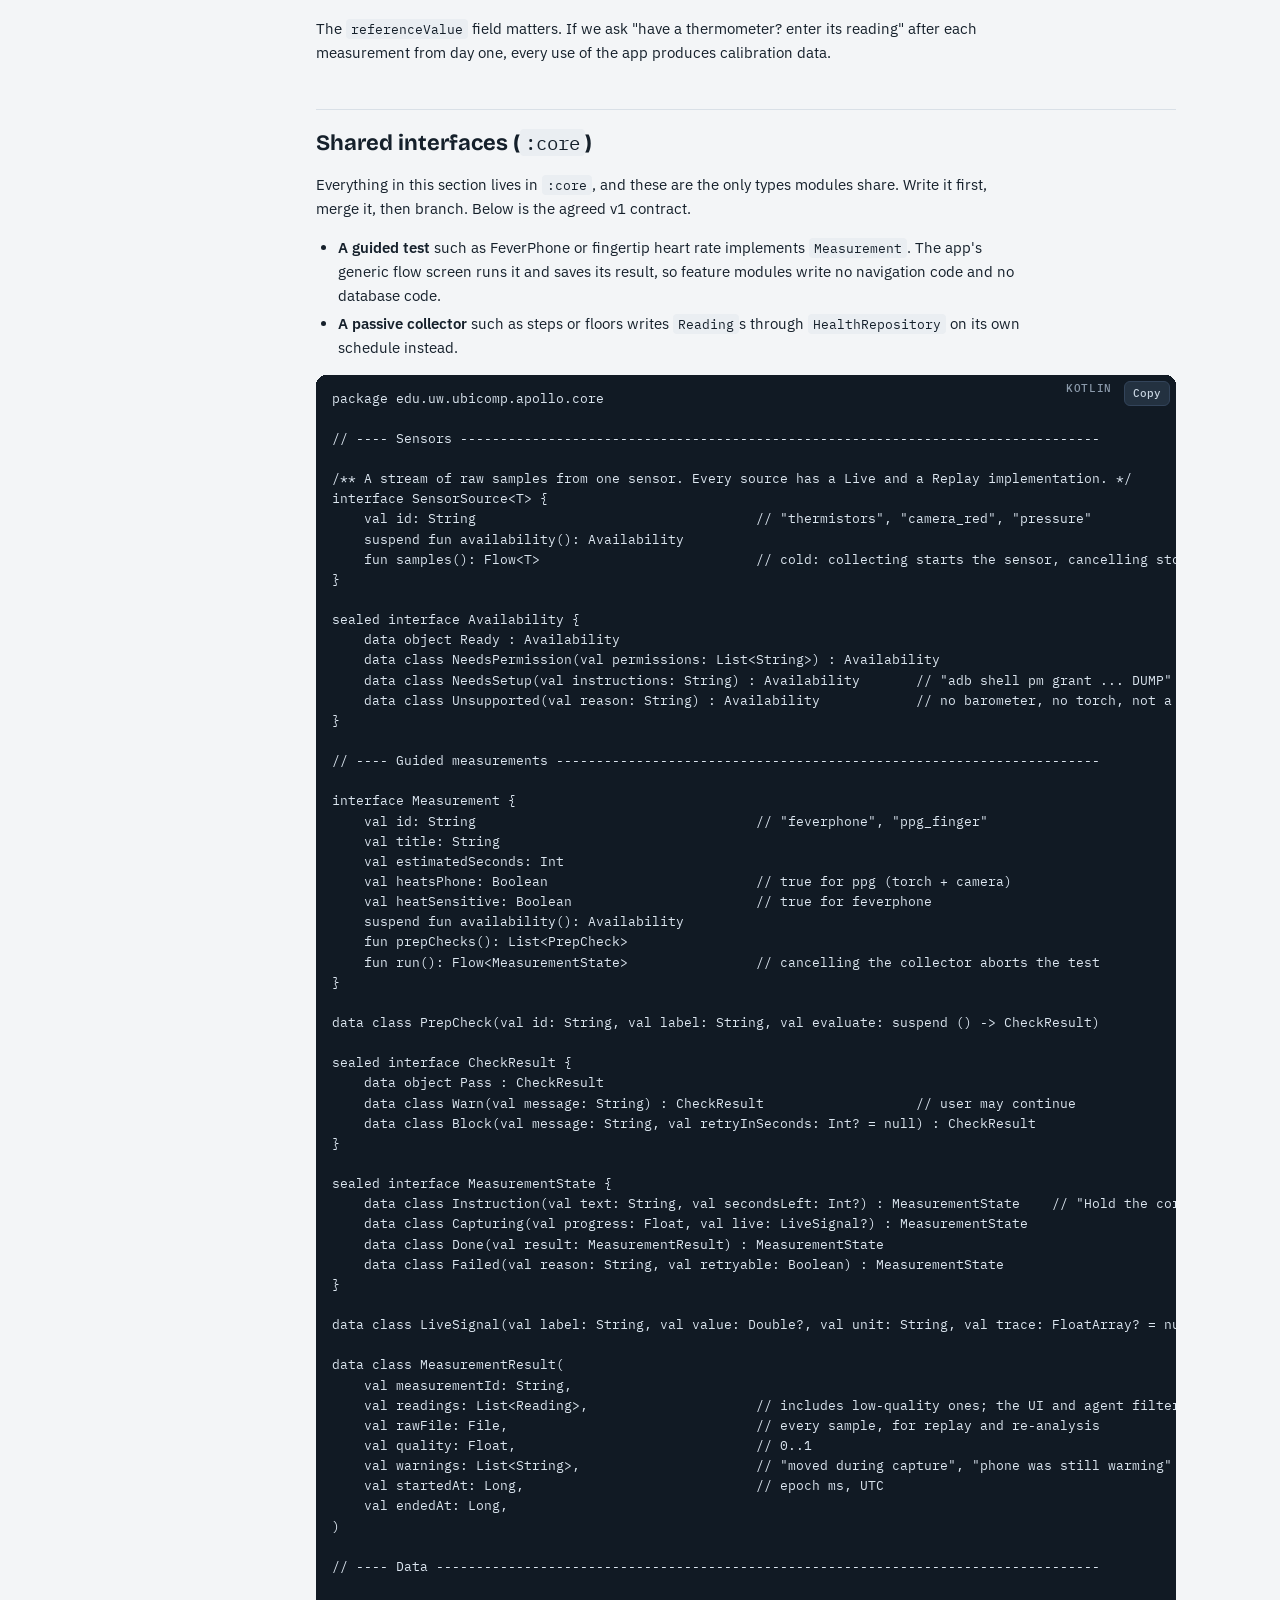
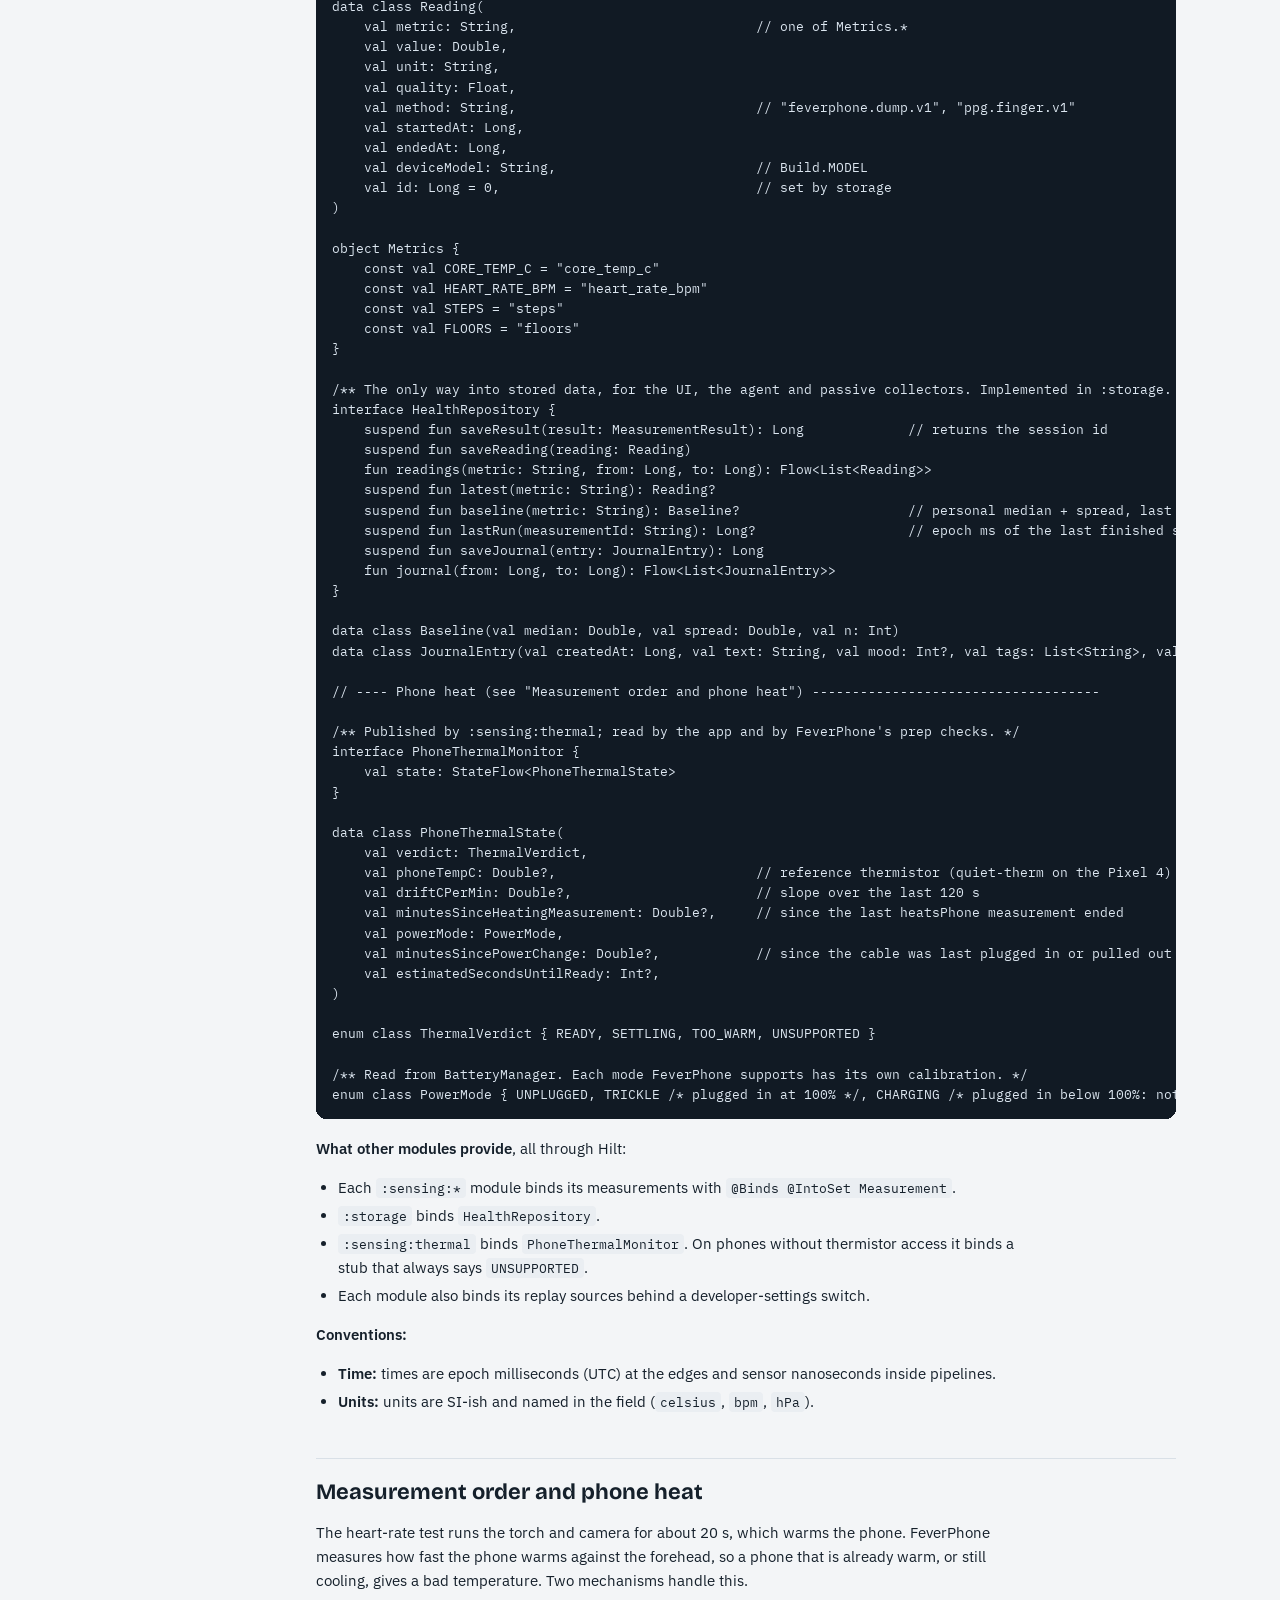
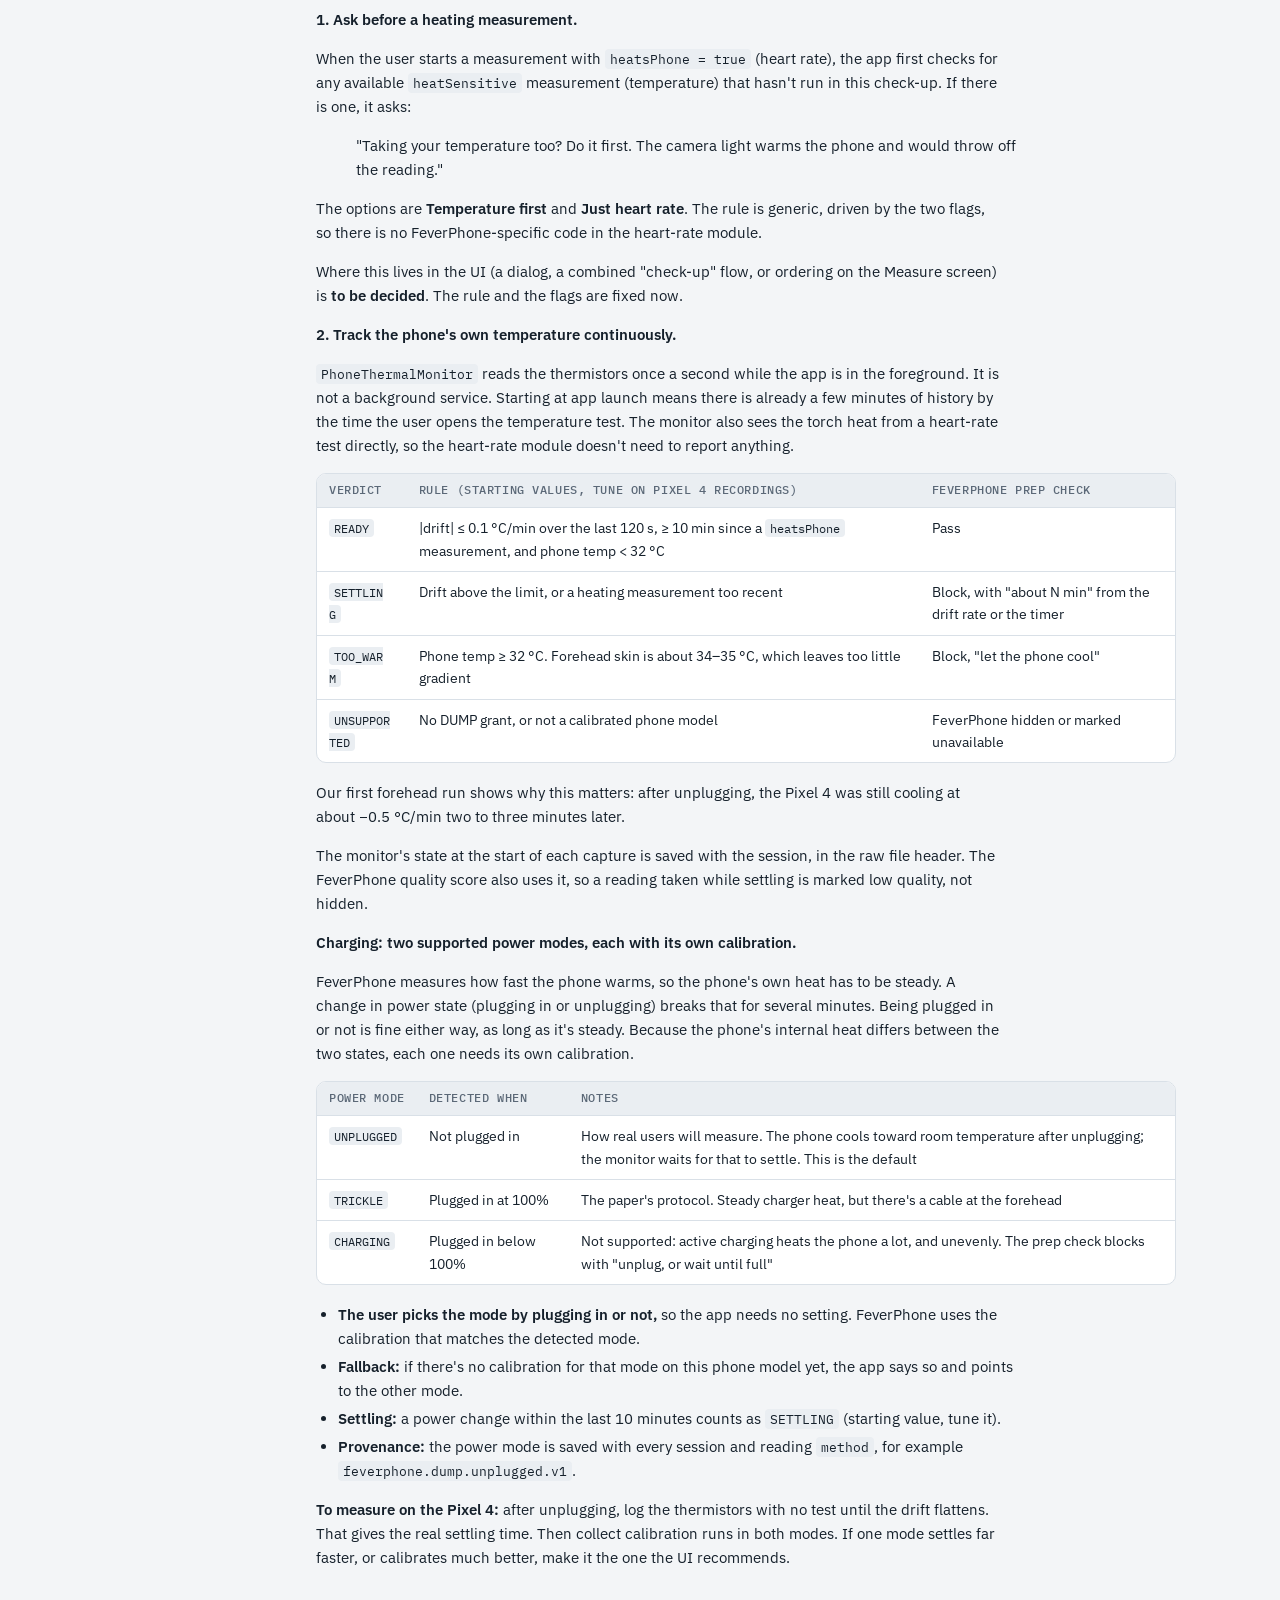
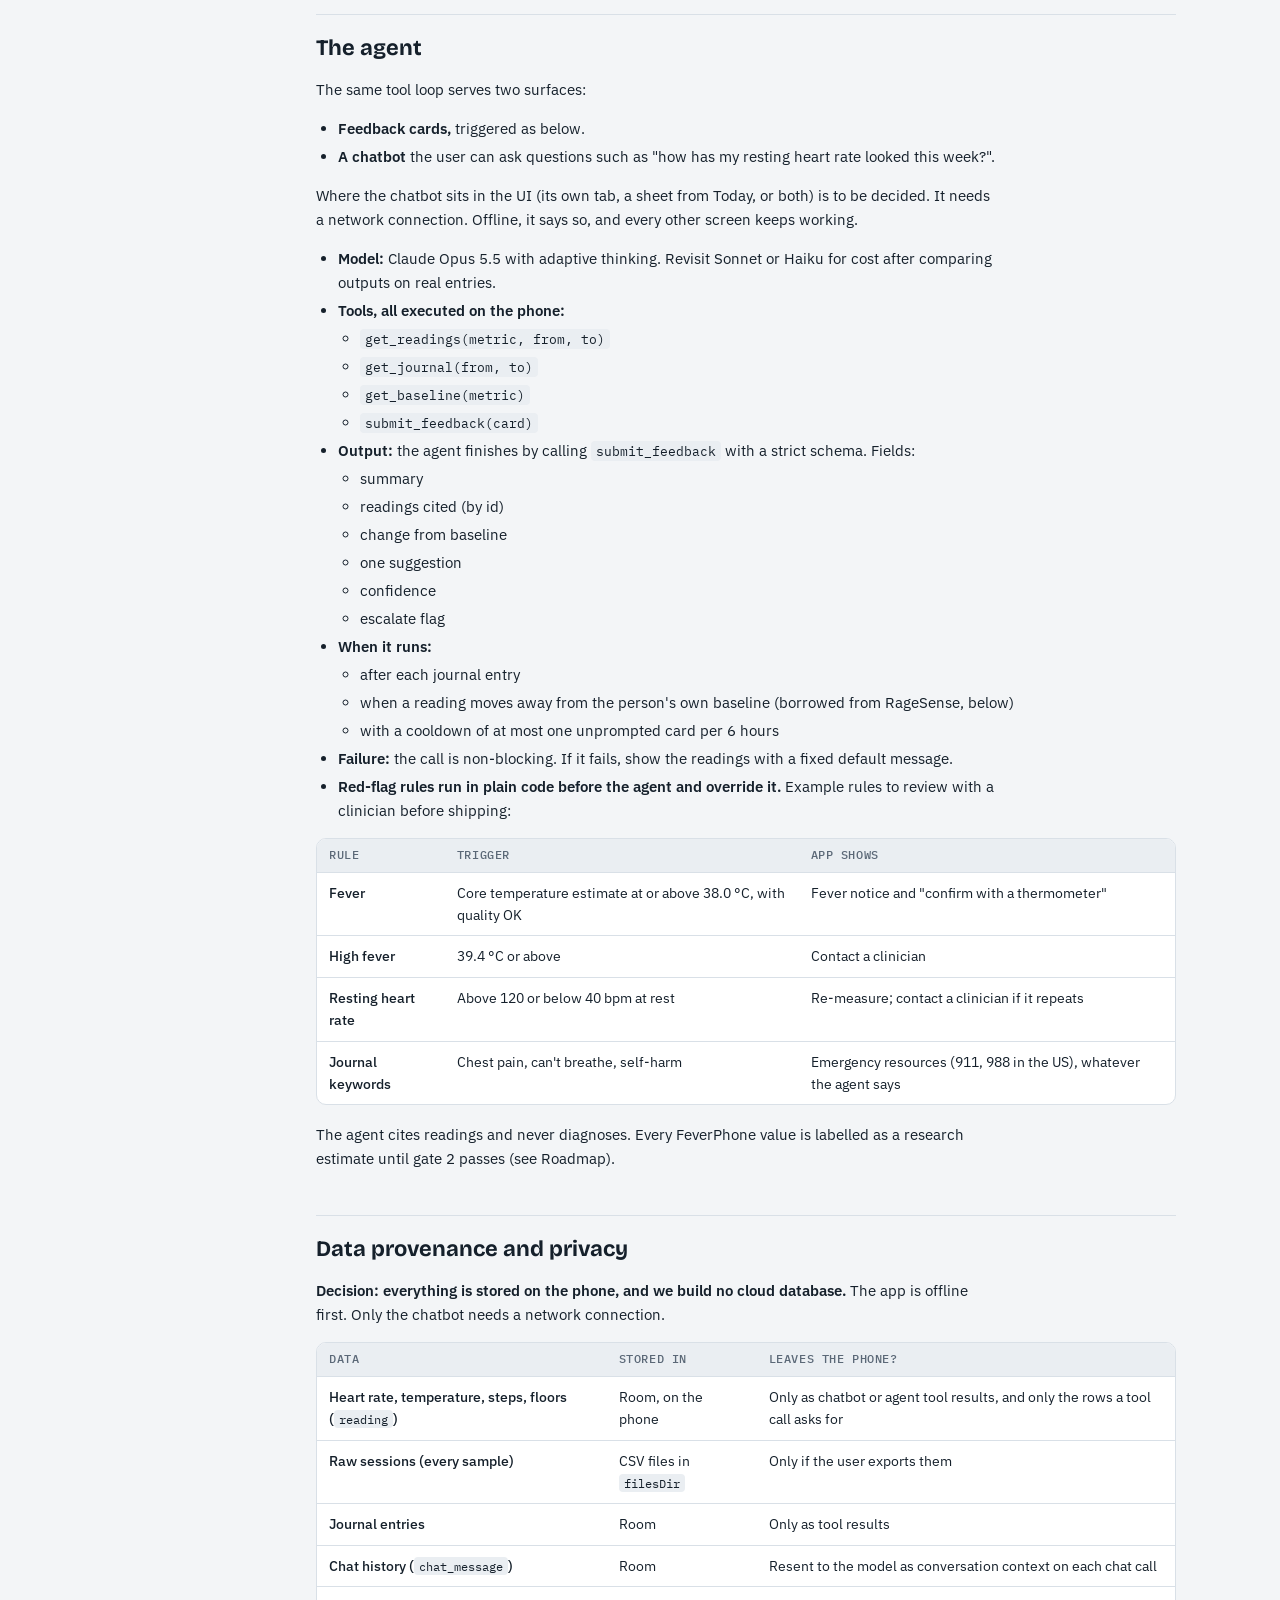
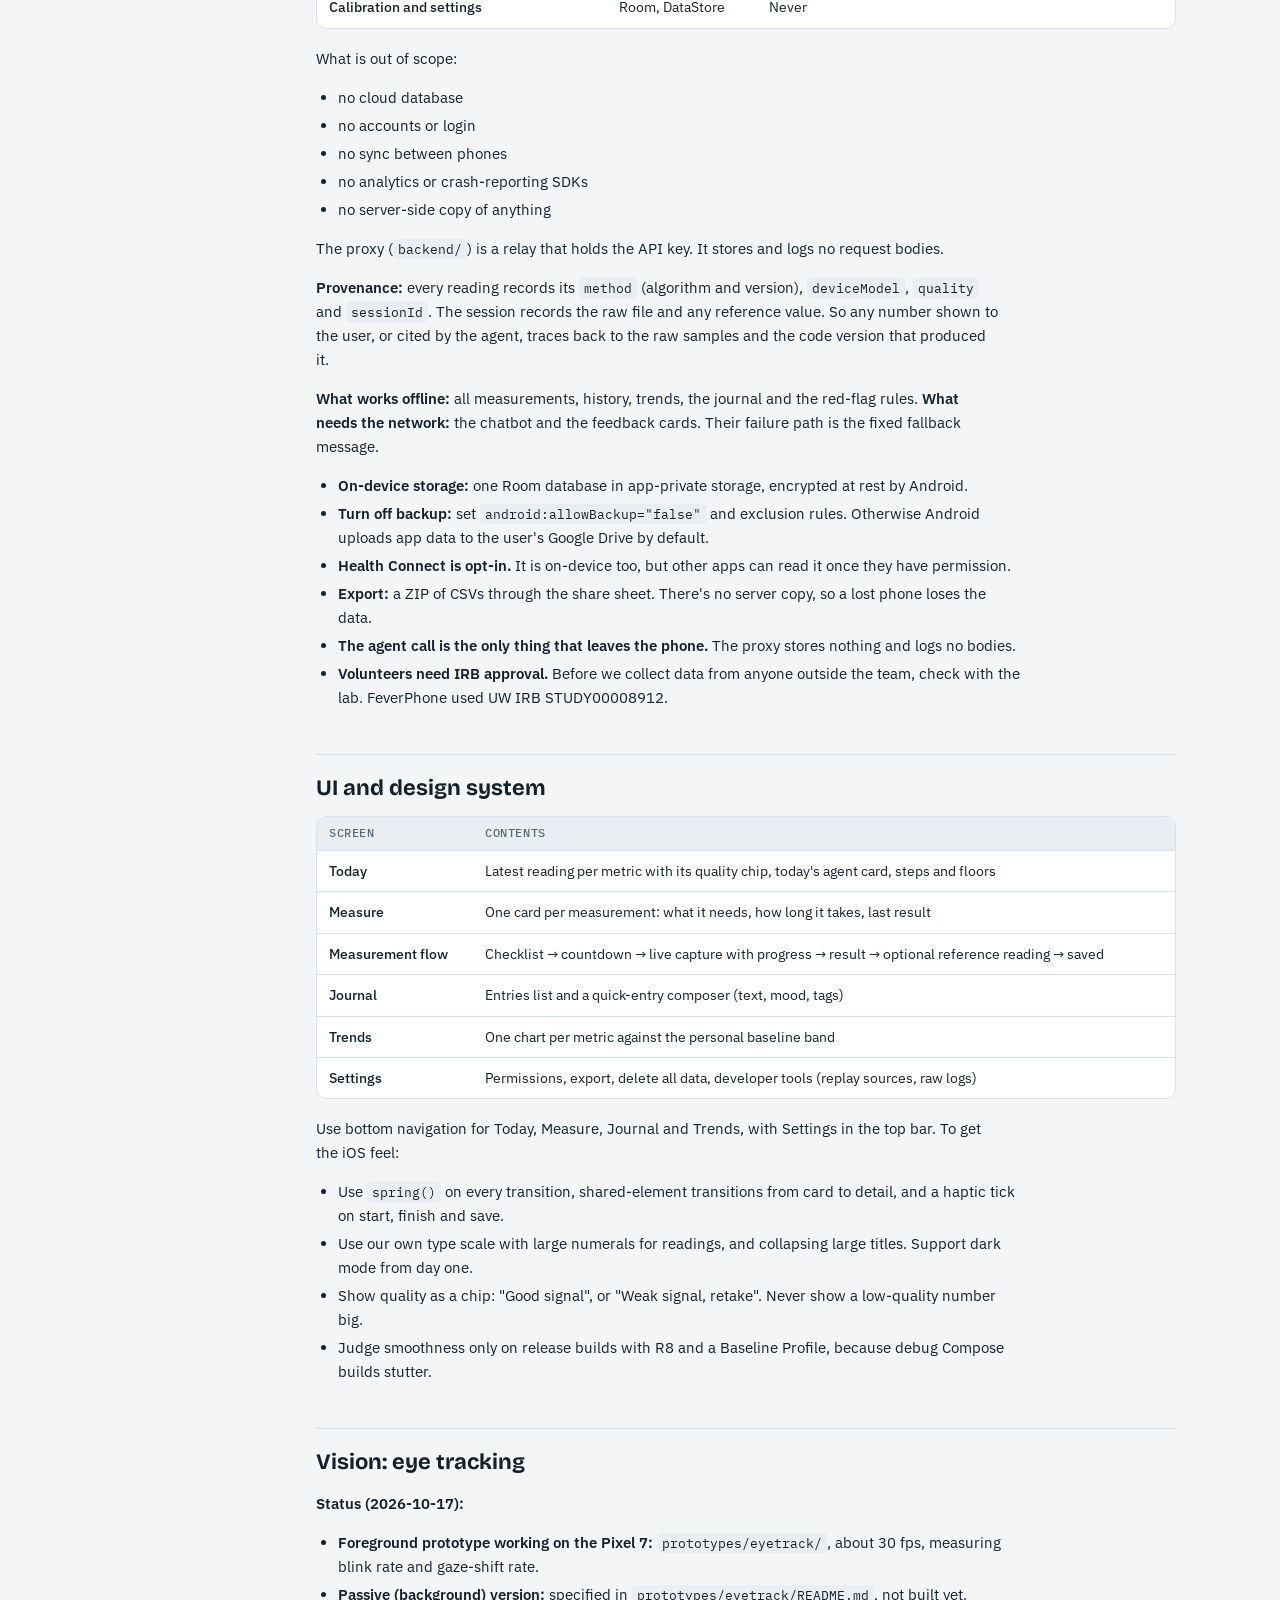
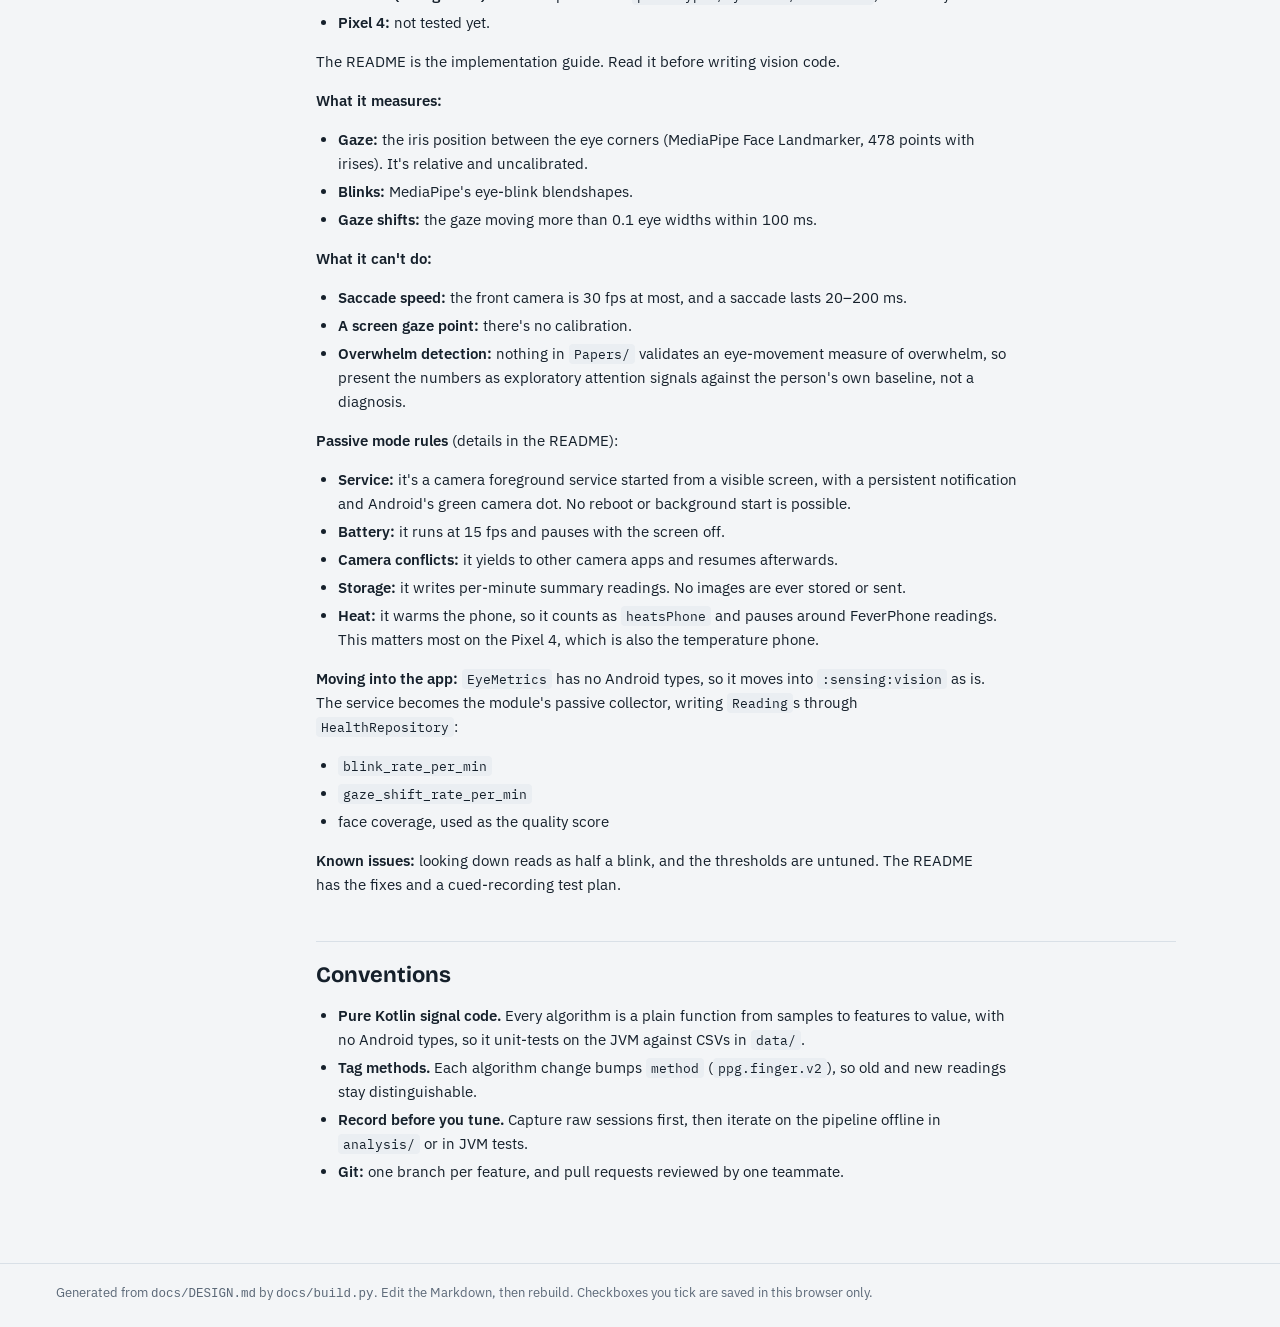
==== commit fcdfb3f3: "Add barometer blow-strength tool and results; passive eye-tracking service - tools/barotest: baromet" ====
--- a/docs/design-doc.html
+++ b/docs/design-doc.html
@@ -246,7 +246,8 @@
 | SpO2 | Red vs green PPG ratio, labelled experimental | Nemcova 2020 | v2 |
 | HRV | Accelerometer on the belly, 30 s | EHB 2017 | v2 |
 | Absolute elevation | Barometer plus a reference pressure | Liu 2014 | v2 |
-| Lung function | Microphone during exhale or sustained "Aaah" | SpiroSmart, Saleheen | Stretch |
+| Blow strength vs your own baseline | Barometer pulse when a blow at 2–3 cm flexes the sealed phone's screen (not peak flow) | Hafez 2020 (mechanism) | v1 candidate: measured on a Pixel 5, spec in `tools/barotest/README.md` |
+| Lung function (peak flow, FEV1/FVC) | Microphone during exhale or sustained "Aaah" | SpiroSmart, Saleheen | Dropped for now: mic and barometer both failed cross-person calibration (see SpiroSmart below) |
 | Eye tracking | Front camera, MediaPipe face landmarks: blink rate and gaze-shift rate; passive via a camera foreground service | None | Stretch: foreground prototype works (Pixel 7), passive version specified |
 
 ### Phones
@@ -340,7 +341,7 @@
 ├── docs/                 this doc
 ├── probe-app/            existing FeverProbe logger (retire once :sensing:thermal works)
 ├── prototypes/eyetrack/  standalone eye-tracking prototype; becomes :sensing:vision
-└── tools/                existing adb/test scripts
+└── tools/                adb/test scripts; tools/mictest (mic linearity, blow recorder), tools/barotest (barometer blow strength)
 ```
 
 Each module uses the package `edu.uw.ubicomp.apollo.<module>`, for example `edu.uw.ubicomp.apollo.sensing.thermal`.
@@ -1245,6 +1246,7 @@
 - **Wind was the first problem.** At the short wire distance, every blow clipped. The low-frequency energy below 300 Hz is wind buffeting the phone, not sound. Above about 3 kHz the wind has died out, so the 8–20 kHz airflow hiss is unaffected by it.
 - **The hiss feature doesn't separate people.** P1–P3 read within 1.2 dB of each other despite meter readings of 337–538 L/min. Per-person spread was ±2–6 dB per blow. Leave-one-out error was about 300 L/min, which is useless.
 - **13 candidate features didn't fix it.** Between-person spread divided by within-person spread was at most 1.7. The spectral centroid ranked all four people correctly, but with between/within at 0.4, so treat it as chance (1 in 24 for a perfect 4-person ranking) and as a hypothesis only.
+- **Barometer follow-up, same day (Pixel 5):** a blow from 2–3 cm onto a phone lying flat gives a clear pulse that follows effort (soft ~11 Pa, maximal ~55 Pa; noise 1.6 Pa). It is repeatable for one person (±7%), but across 4 people the leave-one-out error against the meter was 115 L/min. The jet's push goes as flow² ÷ mouth-opening area, so mouth shape still leaks in. **Shipped as "blow strength against your own baseline", not peak flow:** spec and data in `tools/barotest/README.md`.
 - **Conclusion:** at a distance and without fixed geometry, aim and lip shape vary more than airflow does. Fixed geometry (a tube, blowing through the meter while the phone listens) would be the next test. The team chose not to add components, so peak flow is dropped. Respiratory candidates without extra hardware are breathing rate from the accelerometer (phone on the chest) or from the heart-rate test, and a sustained-vowel duration.
 
 **Gotcha:** the first run showed heavy compression on every source. It came from the laptop's audio enhancements (Windows/Realtek), not the phone. Turn enhancements off before running the test.
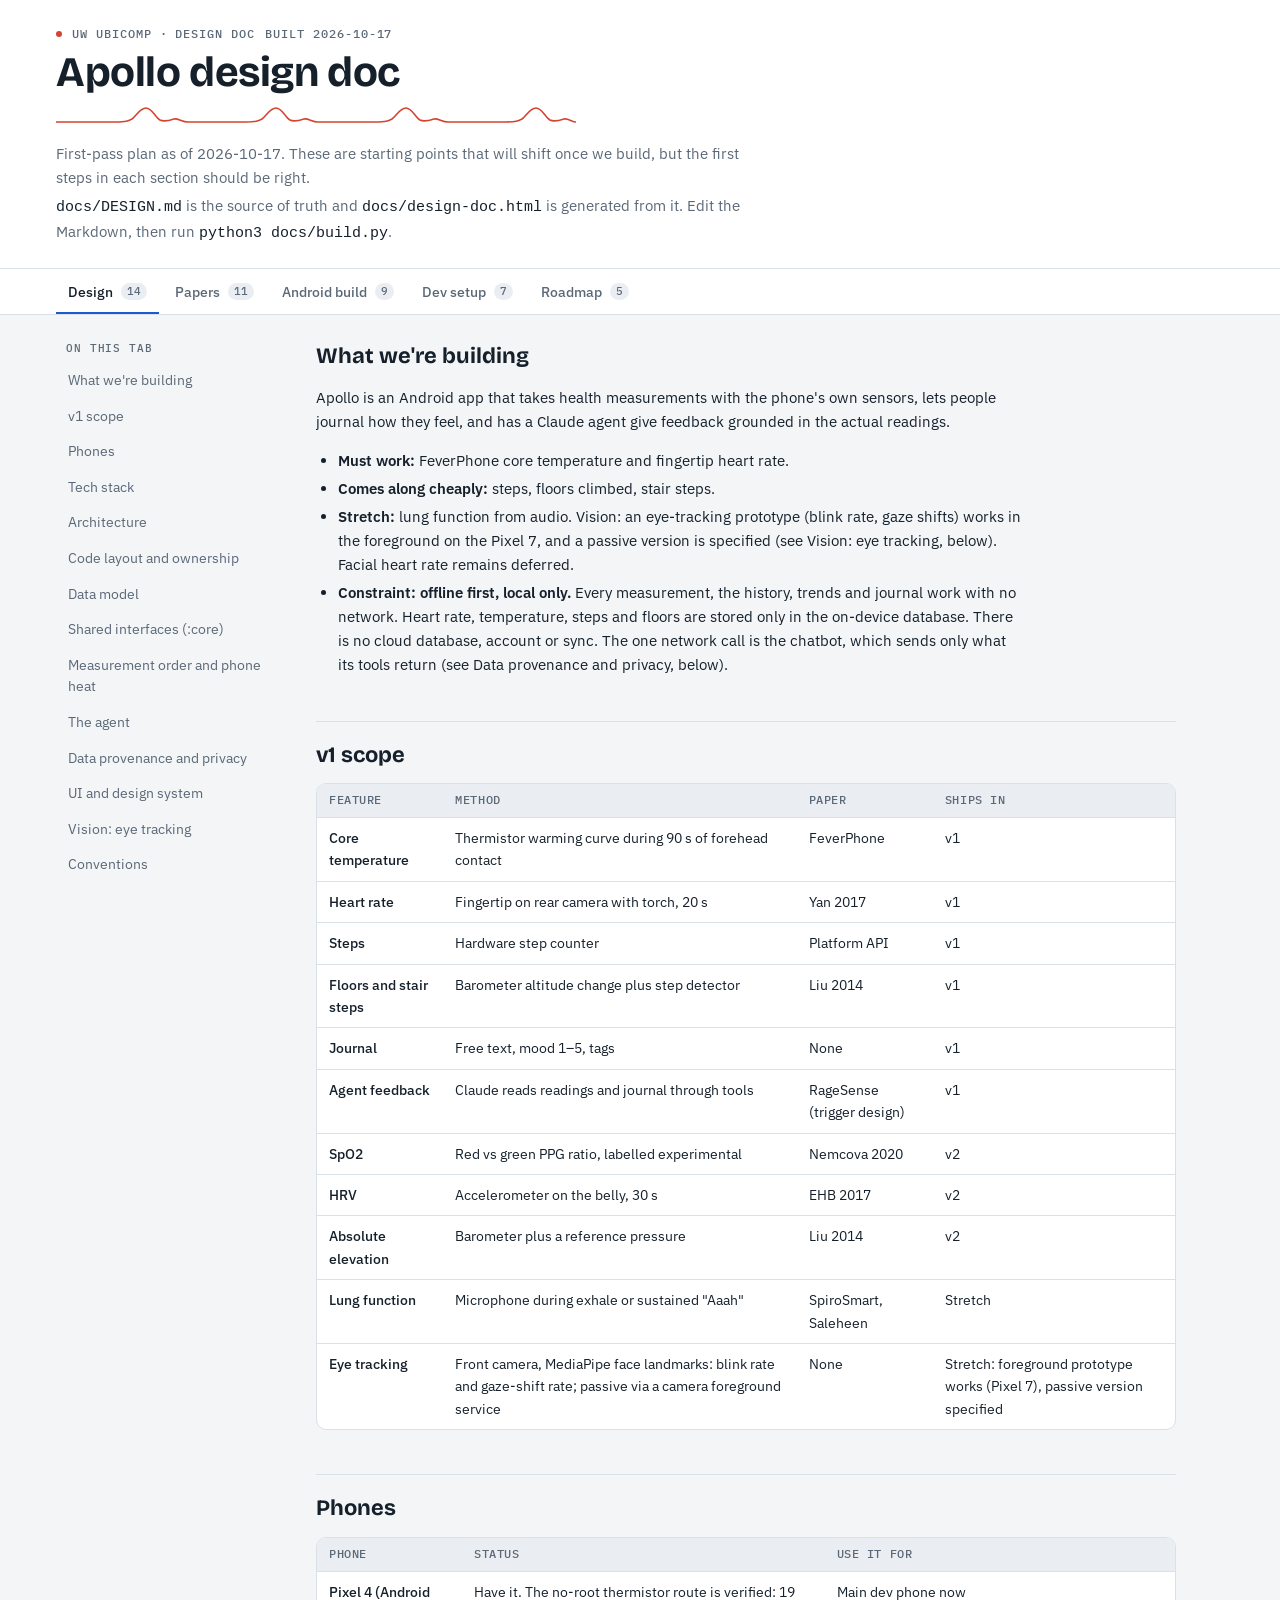
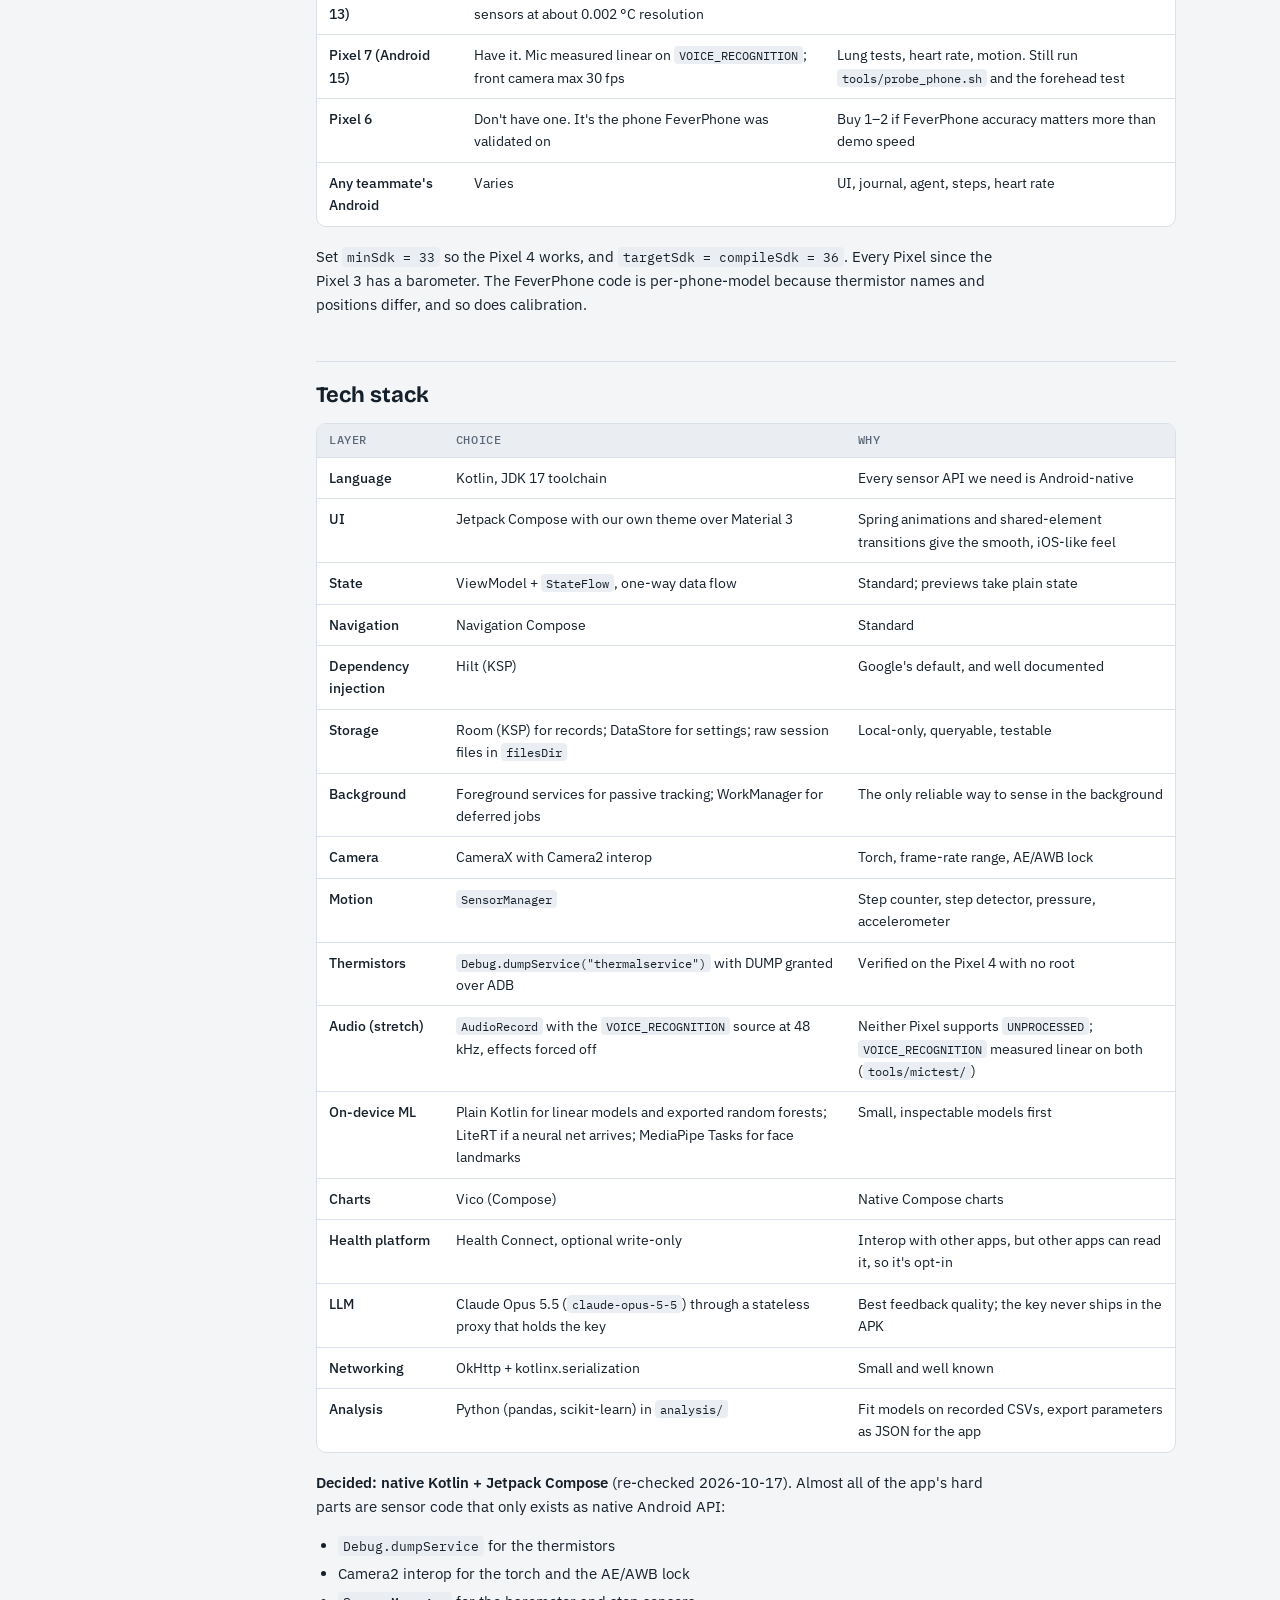
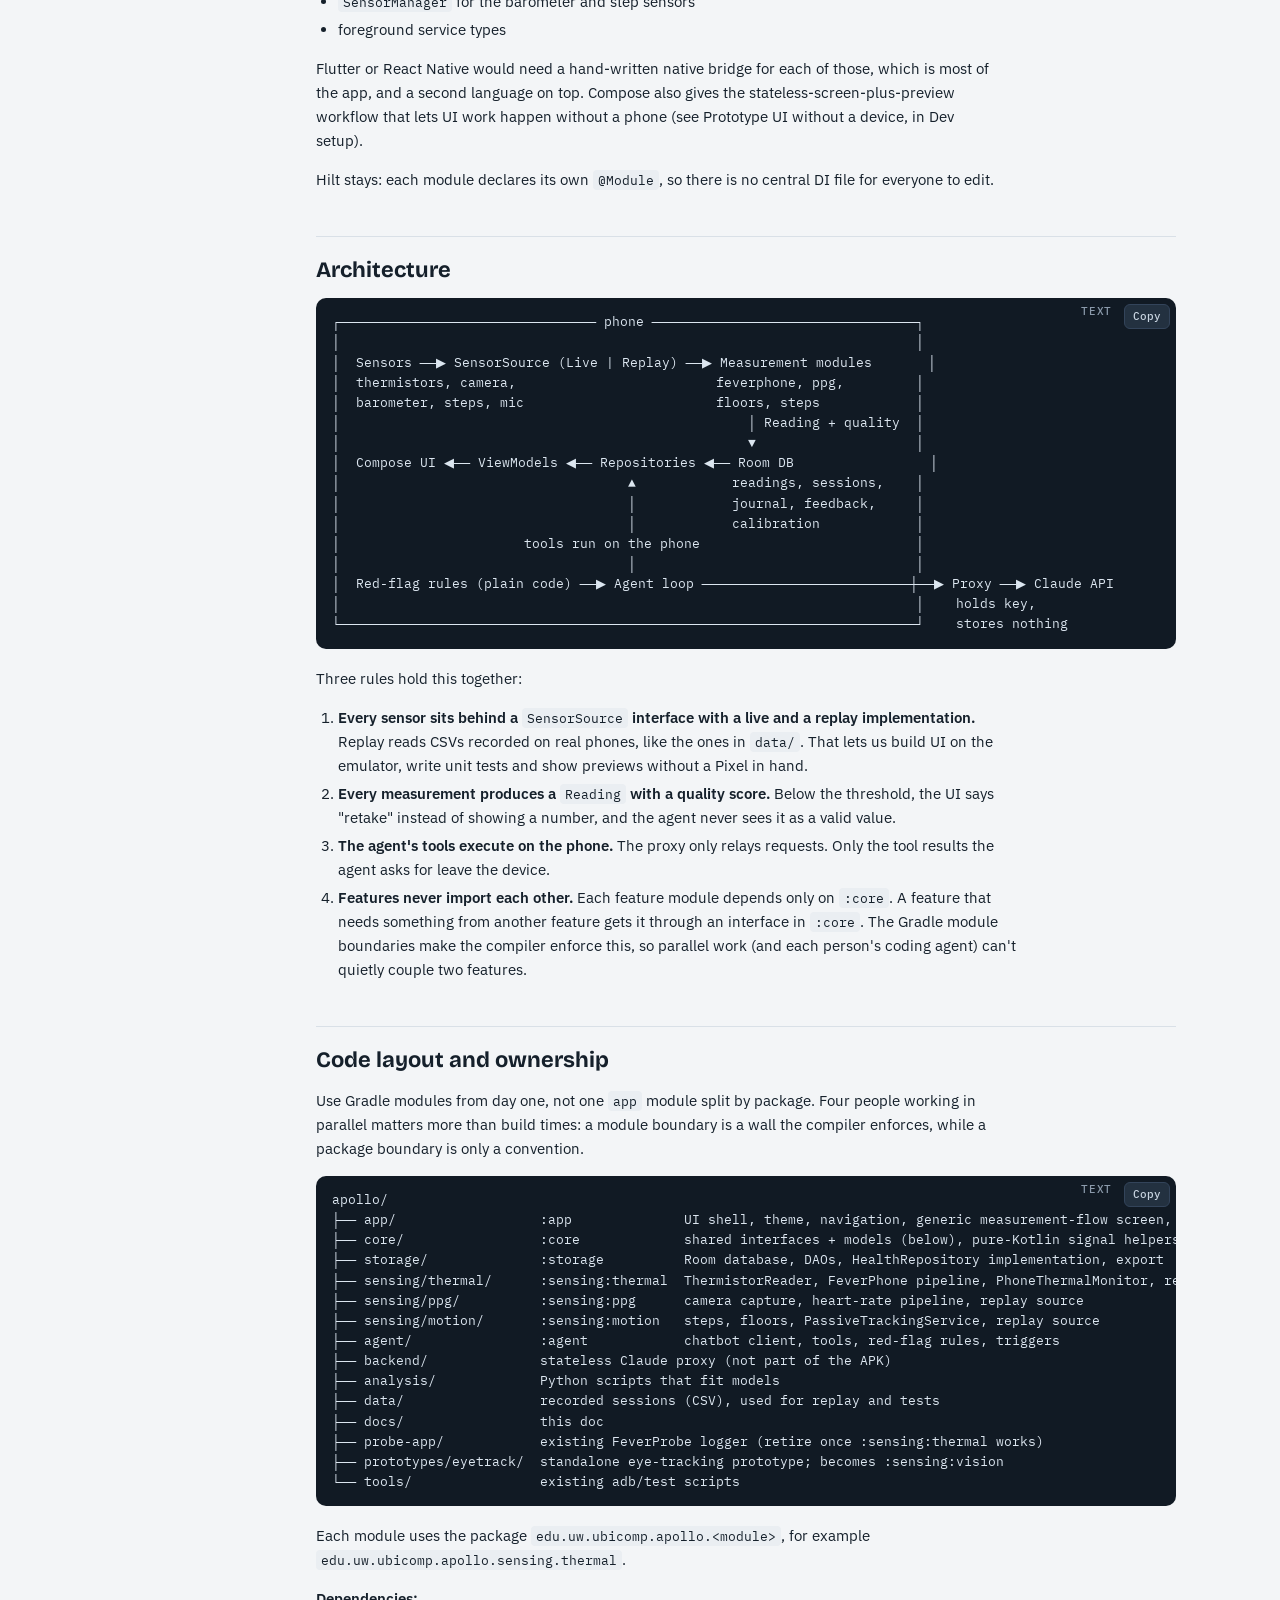
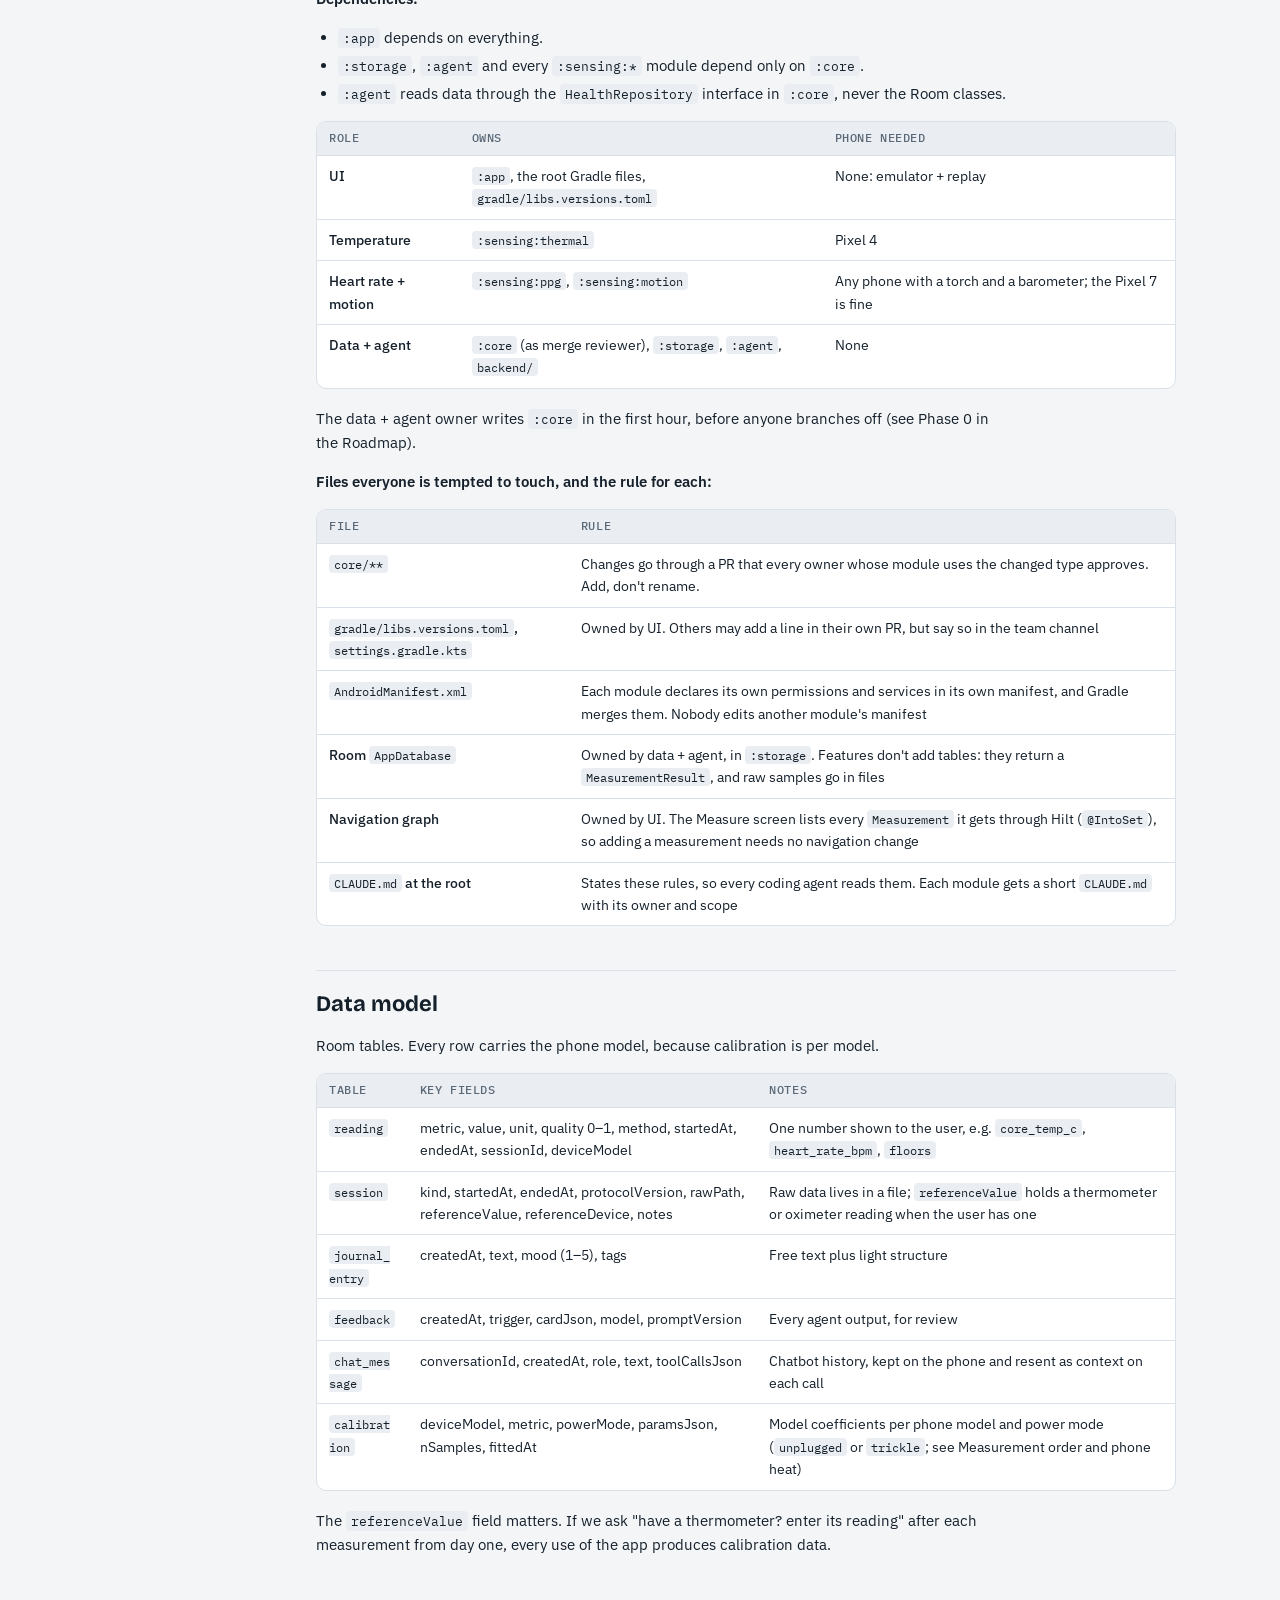
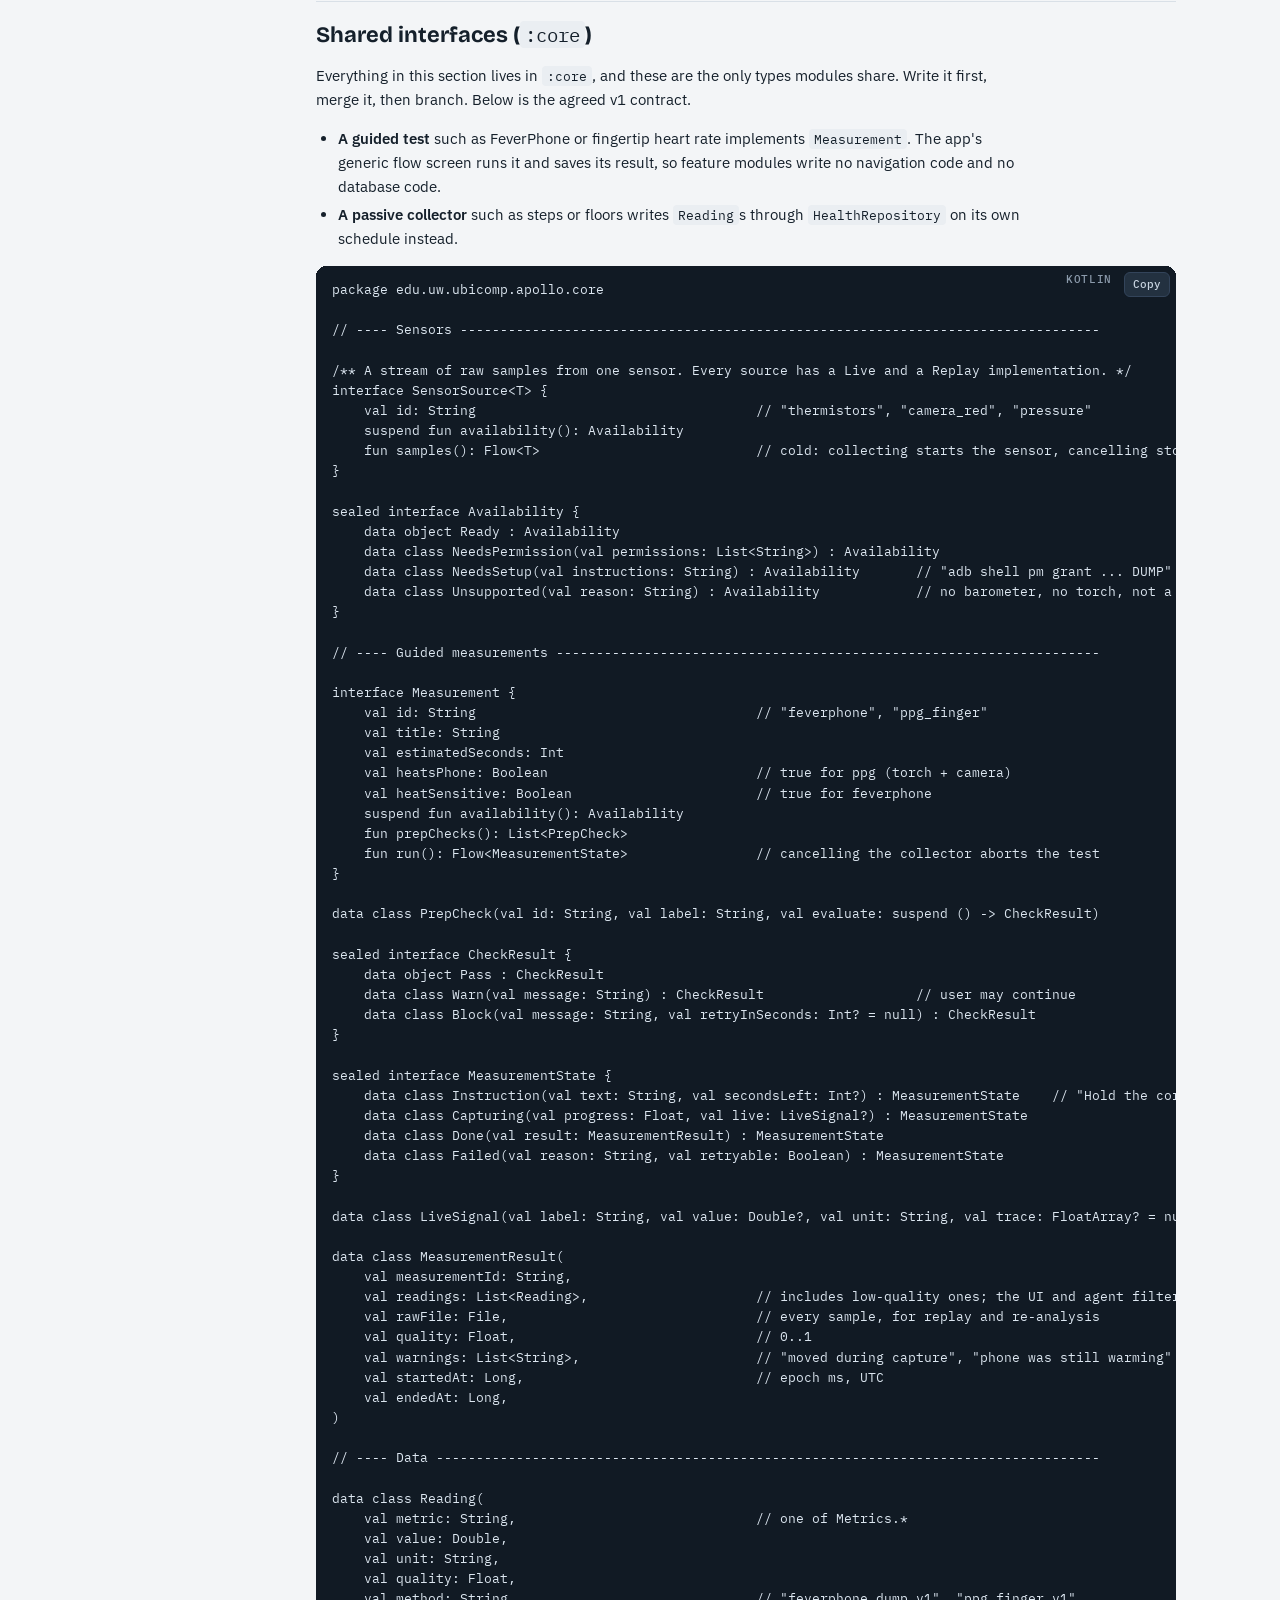
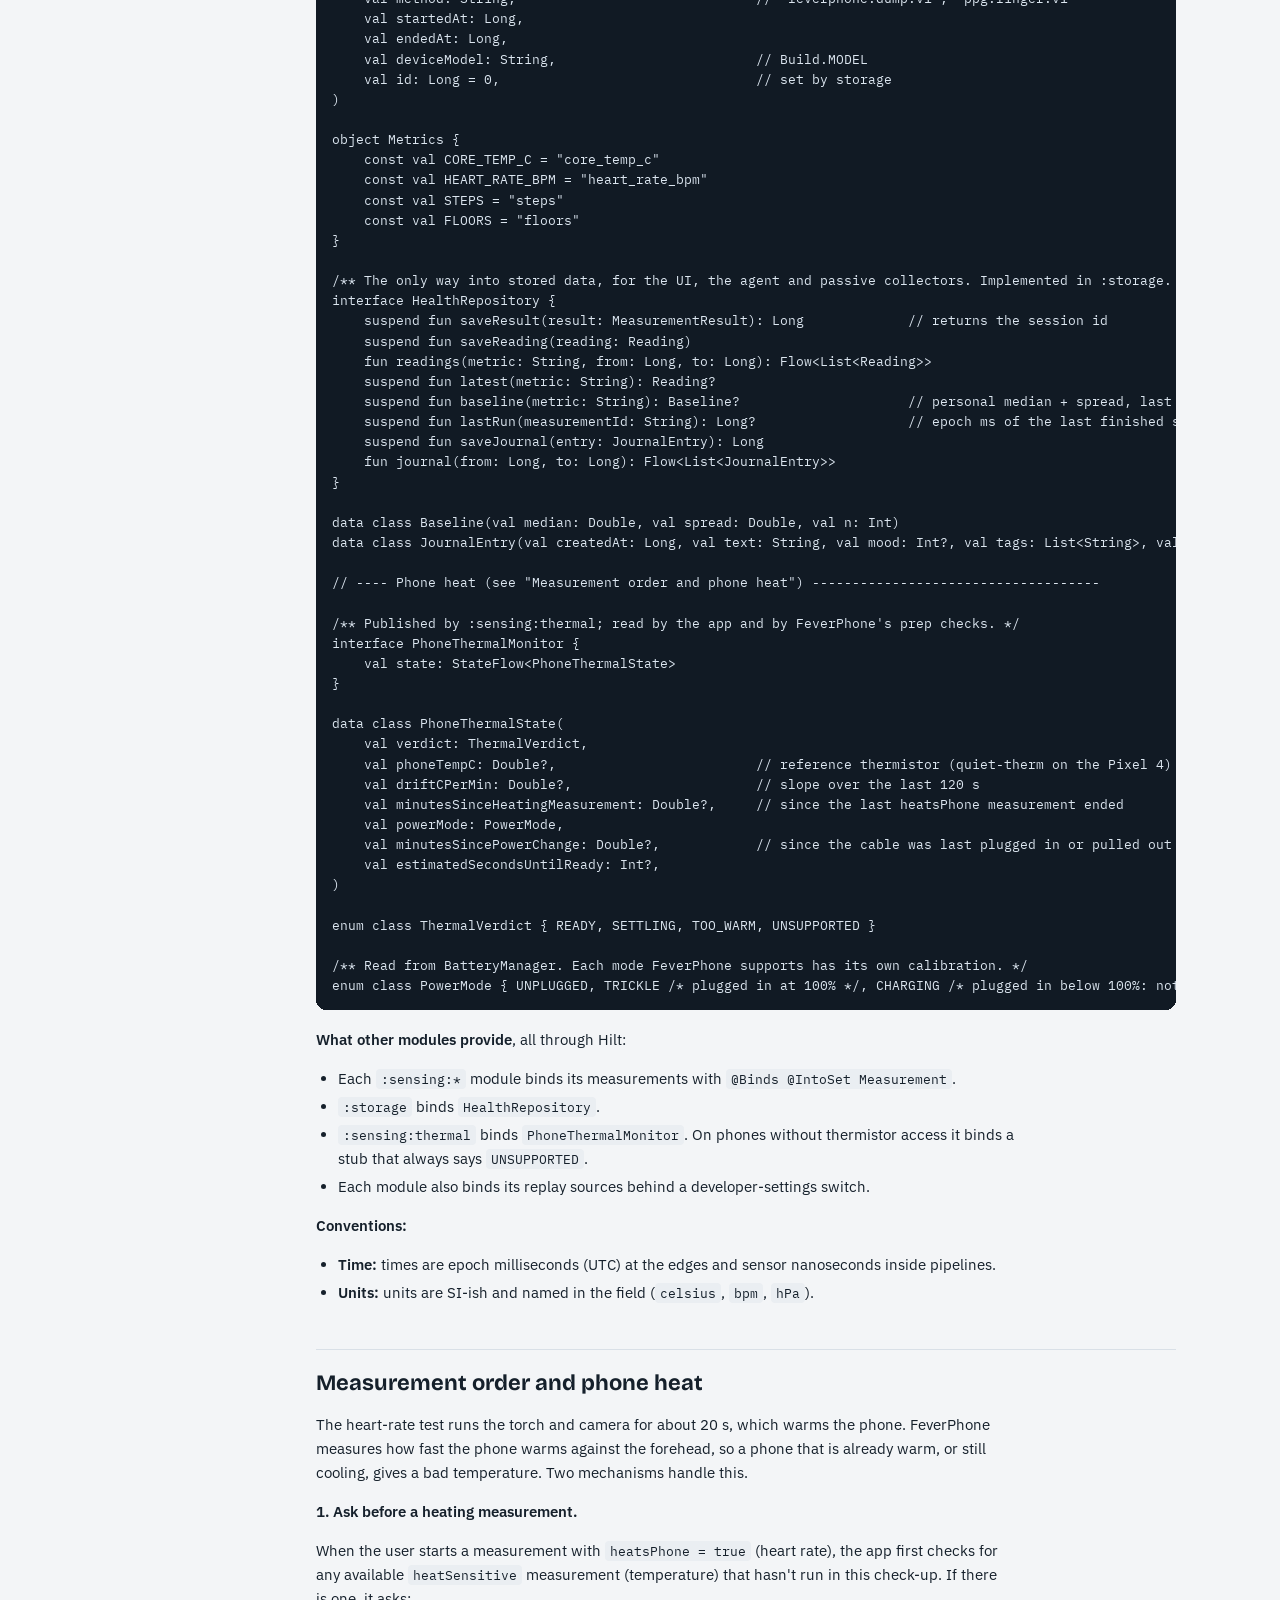
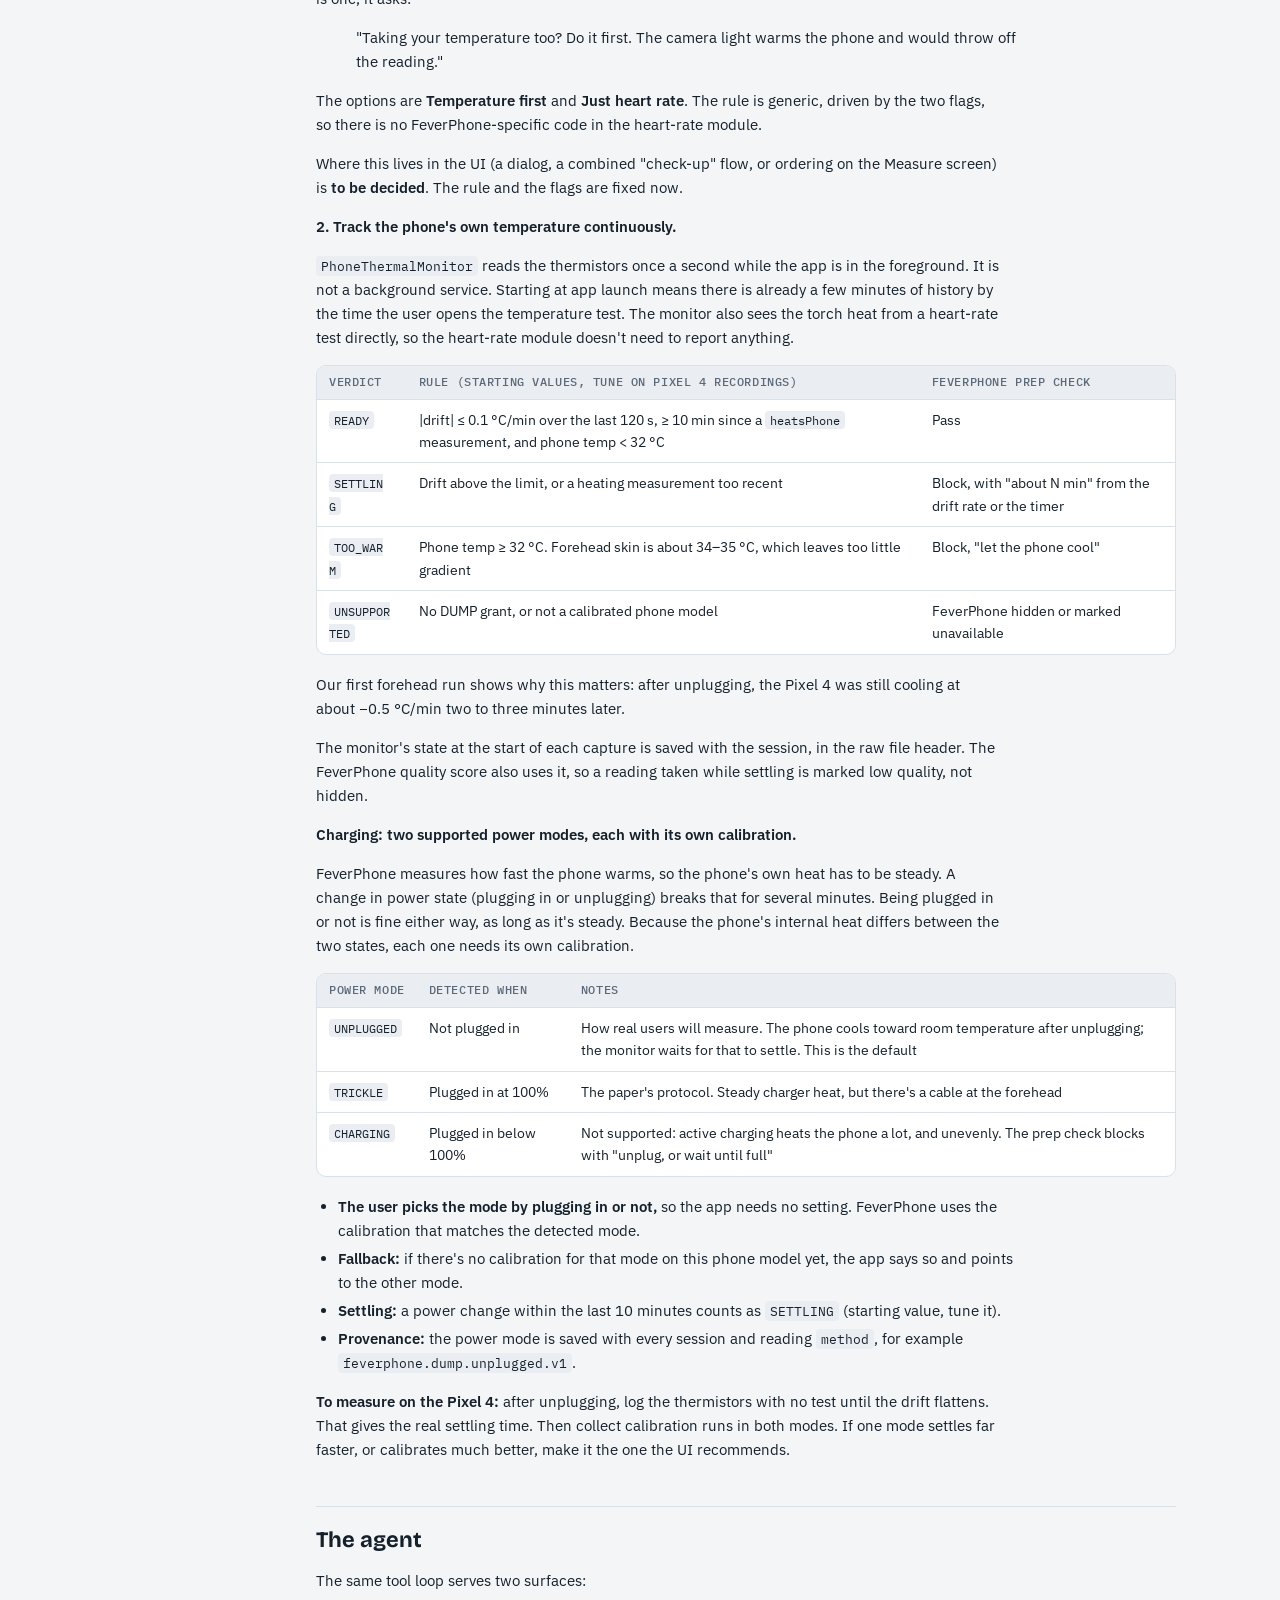
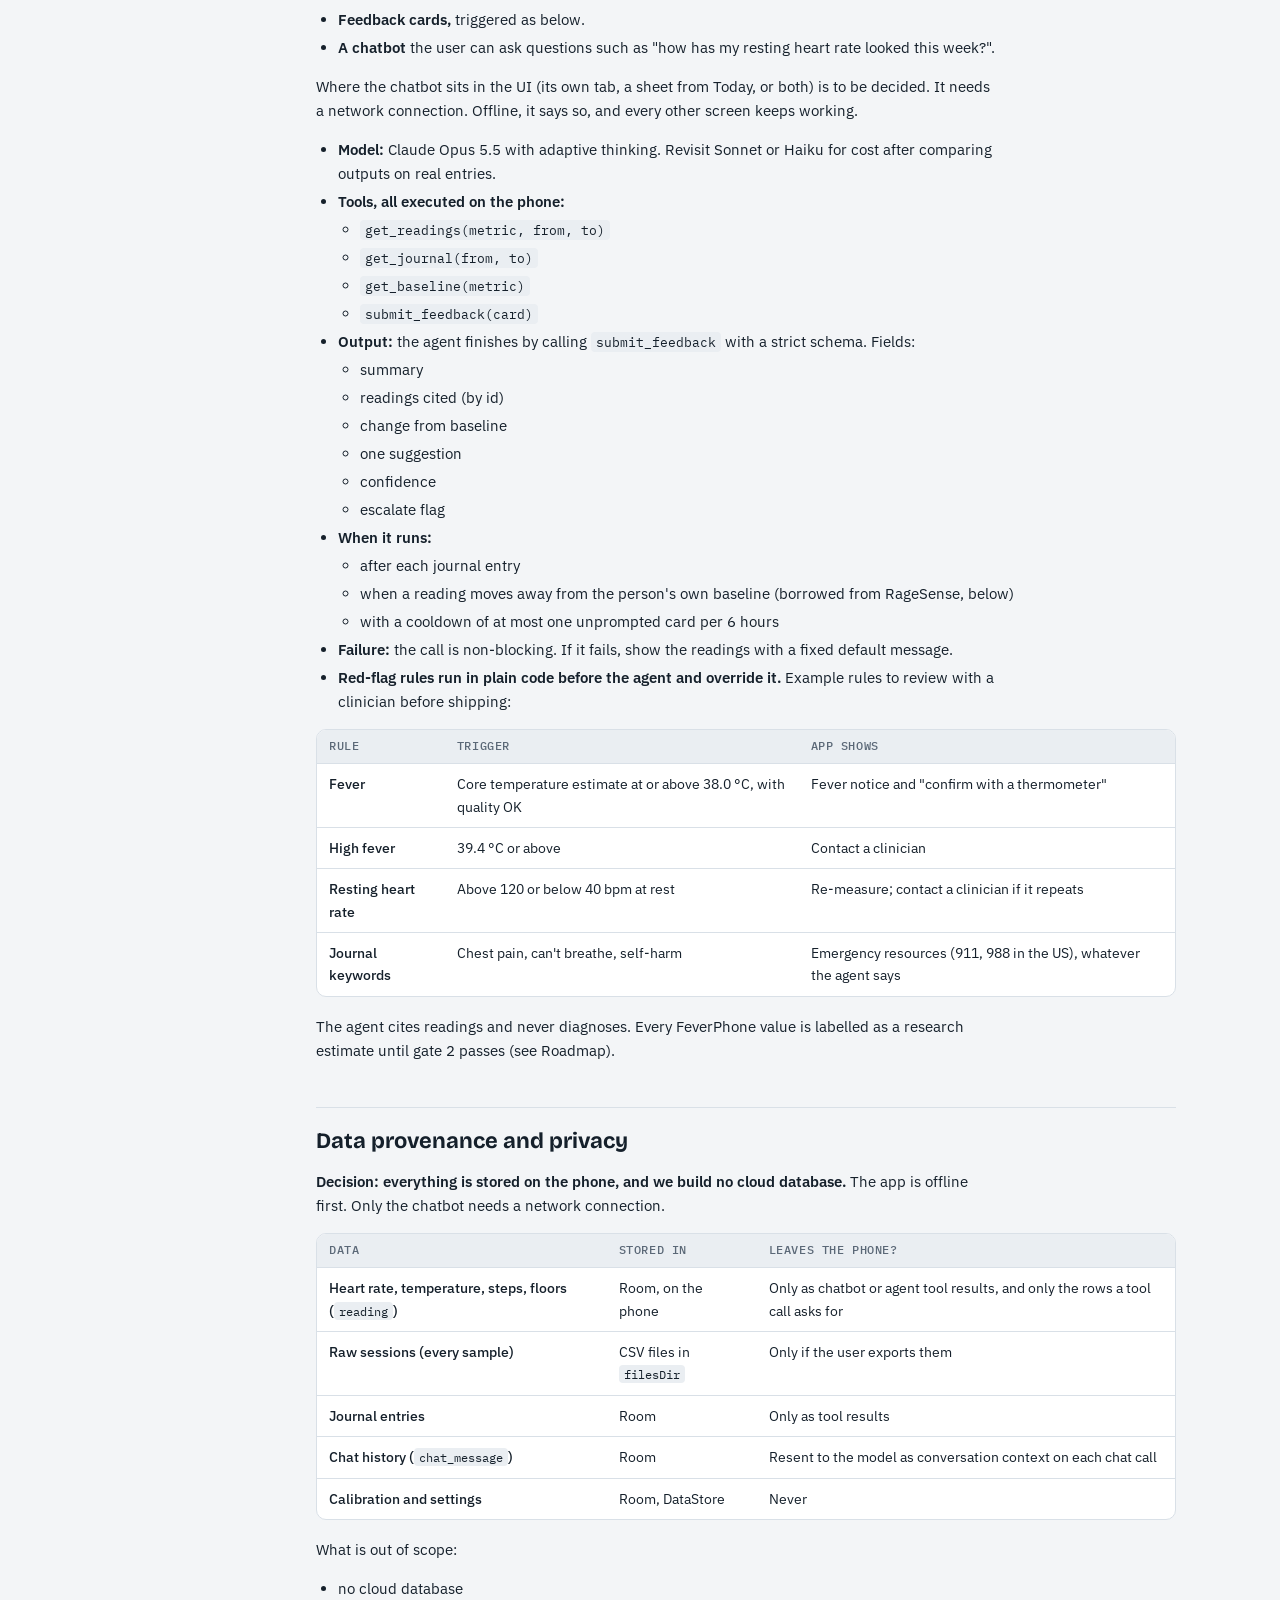
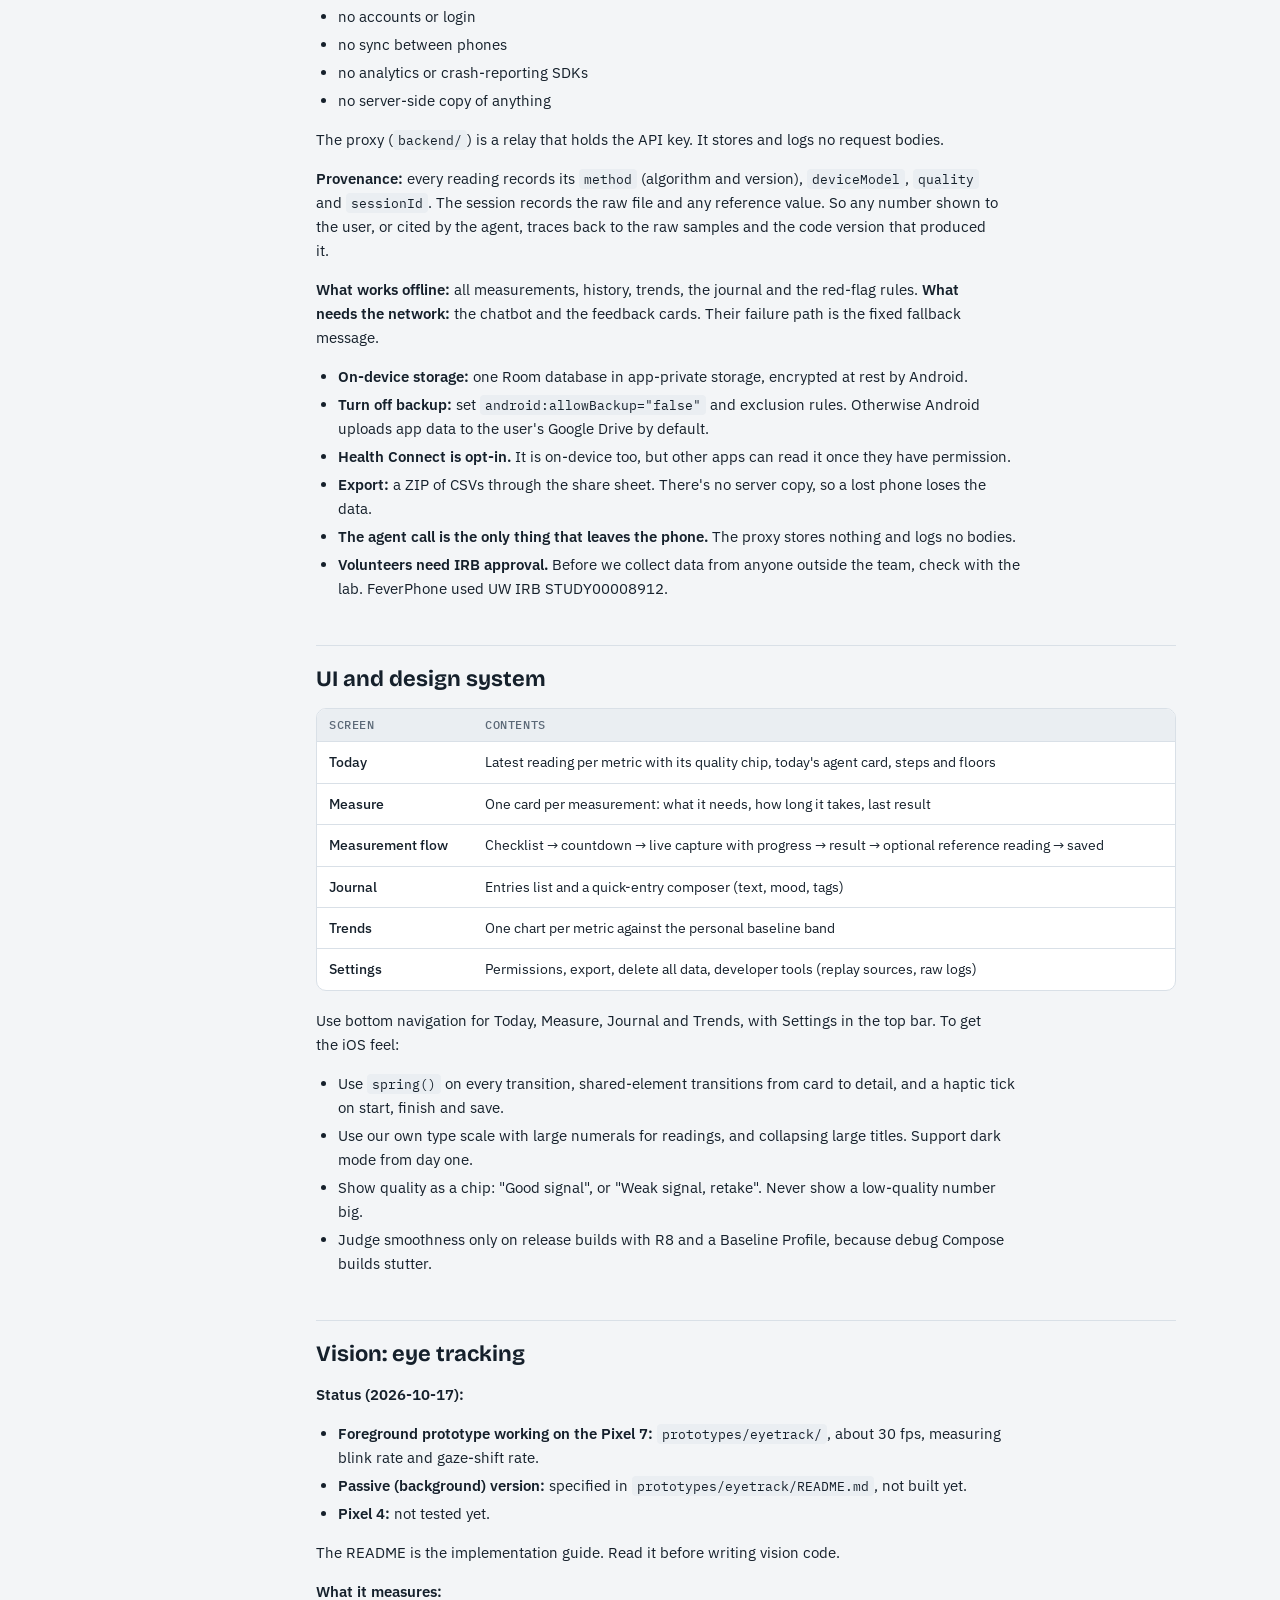
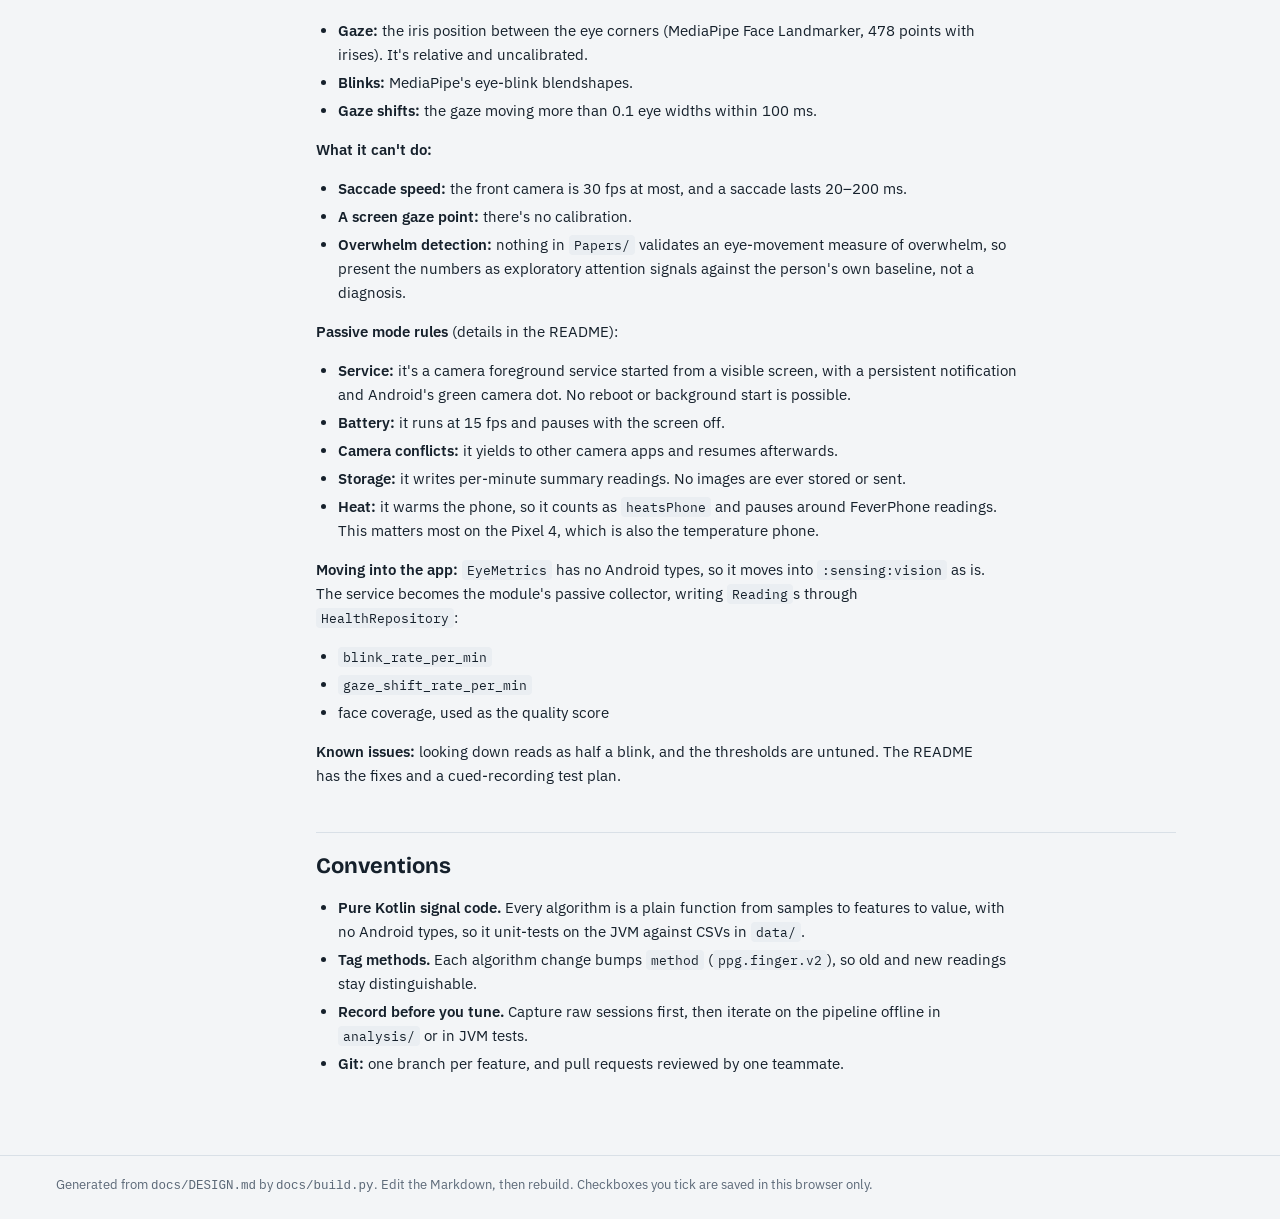
==== commit d4b0f494: "UI Update" ====
--- a/docs/design-doc.html
+++ b/docs/design-doc.html
@@ -246,8 +246,7 @@
 | SpO2 | Red vs green PPG ratio, labelled experimental | Nemcova 2020 | v2 |
 | HRV | Accelerometer on the belly, 30 s | EHB 2017 | v2 |
 | Absolute elevation | Barometer plus a reference pressure | Liu 2014 | v2 |
-| Blow strength vs your own baseline | Barometer pulse when a blow at 2–3 cm flexes the sealed phone's screen (not peak flow) | Hafez 2020 (mechanism) | v1 candidate: measured on a Pixel 5, spec in `tools/barotest/README.md` |
-| Lung function (peak flow, FEV1/FVC) | Microphone during exhale or sustained "Aaah" | SpiroSmart, Saleheen | Dropped for now: mic and barometer both failed cross-person calibration (see SpiroSmart below) |
+| Lung function | Microphone during exhale or sustained "Aaah" | SpiroSmart, Saleheen | Stretch |
 | Eye tracking | Front camera, MediaPipe face landmarks: blink rate and gaze-shift rate; passive via a camera foreground service | None | Stretch: foreground prototype works (Pixel 7), passive version specified |
 
 ### Phones
@@ -341,7 +340,7 @@
 ├── docs/                 this doc
 ├── probe-app/            existing FeverProbe logger (retire once :sensing:thermal works)
 ├── prototypes/eyetrack/  standalone eye-tracking prototype; becomes :sensing:vision
-└── tools/                adb/test scripts; tools/mictest (mic linearity, blow recorder), tools/barotest (barometer blow strength)
+└── tools/                existing adb/test scripts
 ```
 
 Each module uses the package `edu.uw.ubicomp.apollo.<module>`, for example `edu.uw.ubicomp.apollo.sensing.thermal`.
@@ -827,6 +826,66 @@
 - **Offline analysis:** `tools/fever_calibrate.py data/apollo/results.jsonl` gives leave-one-out errors per site.
 
 Use the thermometer's surface/object mode: the normal mode of a forehead IR thermometer shows an estimated body temperature (~37 °C), not skin (~33–35 °C).
+
+#### First field results (Oct 17, 2026, Pixel 4, 3 people)
+
+Three calibrations (AN, AY, MH; forehead, hand-held, body thermometer mapped to skin) and one forehead test.
+
+**The forehead test read 94.9 °F against a 98.3 °F thermometer.** Two procedure bugs caused it:
+
+1. The drift baseline included the 10 s pickup, where the hand warms the phone by up to +2.6 °C/min. That over-subtracted, until some sensors' rates went negative.
+2. The forehead test had a 60 s hand pre-hold whose heat was subtracted, while calibration kept the hand's heat in k.
+
+The phone also came out of a fridge at 24.4 °C and wasn't settled. Its in-hand warming (+0.9 °C/min) was subtracted from a 1.6 °C/min contact rise, leaving the "0.7 °C/min" shown.
+
+**Fixes:**
+- The forehead test now follows the calibration procedure exactly: untouched baseline while the screen is open → Start → 10 s pickup → 90 s contact.
+- Drift is fitted only on the untouched phone, so the hand's heat during contact stays in k.
+- The estimate uses only the two front thermistors, `pa-therm` and `chg-therm`.
+- All calibrations were recomputed (`RECALIBRATE=1 proto-app/check.sh data/apollo/results.jsonl`) and pushed to the phone.
+
+**What the data says now:**
+
+| Choice | Leave-one-person-out error (core) |
+| --- | --- |
+| `pa-therm` / `pa`+`chg`, drift fixed | 0.7–0.8 °C |
+| all four thermistors | 1.2–1.9 °C |
+| old drift window | 1.0–1.6 °C |
+
+- **People differ:** k varies about 25–30% between people (AN 0.21, AY 0.13, MH 0.15 /min on `pa-therm`). That's the contact and pressure variation FeverPhone corrects with touchscreen contact area, which stock Android doesn't expose.
+- **Not enough data for a fitted model:** three people can't support a regression beyond this. Per-person k only had one old-procedure test to check against (−0.85 °C), which is inconclusive.
+- **Next data:** at least 3 runs per person with the fixed procedure (within-person repeatability), the table protocol vs hand-held (does it shrink the 25–30%?), and runs at normal room-settled start temperatures (never a fridge). Each run's in-app "check" line reports its out-of-sample error.
+
+**Table protocol dropped (Oct 17).** One run had the forehead resting on the phone lying on a table. It rose only 0.44 °C/min, because no hand warmed the phone and the table drew heat from its back. The phone was also drifting +0.4 °C/min on its own, so the forehead's share was unmeasurable. The app is now hand-held only.
+
+Other changes:
+- The drift baseline now comes from the thermal monitor's 2-minute history, so a quick Start still has one.
+- The report leads with the body temperature in °C and °F, or "--" with the reason: no baseline, the phone drifting by itself, or not calibrated.
+- Plugged in at 100% shares the unplugged calibration.
+
+#### Calibration session protocol (Oct 17, 2026)
+
+**Why:** four hand-held runs suggest the warming has a part that doesn't depend on the forehead (the hand, plus the phone's own screen/voice/CPU heat): warming ≈ k·(skin − phone) + c. Fitting two of AN's runs gave k ≈ 0.10/min and c ≈ +0.8 °C/min, against c ≈ +0.2 for AY and MH. A single k absorbed c, which is why k "jumped" (0.21 → 0.32 for the same person). That's a hypothesis from four runs; the controls below test it.
+
+**App support (installed):**
+- **Readiness from live readings:** lying still 60 s (gyroscope median < 0.015 rad/s), front and reference thermistors flat (≤ 0.1 °C/min), ≤ 30 °C, and not charging. This replaces the fixed 10-minute timers.
+- **Baseline:** the drift comes only from time the phone lay still before Start. Raw files log `_still` and `_gyro` rows.
+- **Matched screen heat:** intro screens stay on at the test's 20% brightness, so the baseline sees the same screen heat as the test.
+- **Run types** (Calibrate screen): Forehead (calibration), Hand only (control: same grip, held in the air, screen facing away), Phone only (control: untouched on the table). Controls are saved as `type: control` and never used for k.
+- **Forehead report:** always gives a number once calibrated, labelled "Unreliable: …" when conditions weren't met.
+
+**Procedure:**
+- **Before each run:** unplugged, out of case, phone ≤ 30 °C, lying flat until "Ready", and a body-mode thermometer reading right before Start. Put your name on every run.
+- **Per person:** forehead → hand only → forehead, with about 10 minutes of settling between runs. Add one phone-only run per session.
+
+**Analysis:** `python3 tools/fever_models.py data/apollo/results.jsonl` compares, each run predicted from the others:
+- "always the average"
+- k
+- k + c
+- a FeverPhone-style formula (rate + start temperature, no k)
+- rate alone
+
+With healthy people all near 36.8 °C, "average" wins by default. Showing that a model tracks temperature needs runs spanning more than 1 °C, for example a warm water bag measured with a probe thermometer.
 
 #### Skin to core
 
@@ -1246,7 +1305,6 @@
 - **Wind was the first problem.** At the short wire distance, every blow clipped. The low-frequency energy below 300 Hz is wind buffeting the phone, not sound. Above about 3 kHz the wind has died out, so the 8–20 kHz airflow hiss is unaffected by it.
 - **The hiss feature doesn't separate people.** P1–P3 read within 1.2 dB of each other despite meter readings of 337–538 L/min. Per-person spread was ±2–6 dB per blow. Leave-one-out error was about 300 L/min, which is useless.
 - **13 candidate features didn't fix it.** Between-person spread divided by within-person spread was at most 1.7. The spectral centroid ranked all four people correctly, but with between/within at 0.4, so treat it as chance (1 in 24 for a perfect 4-person ranking) and as a hypothesis only.
-- **Barometer follow-up, same day (Pixel 5):** a blow from 2–3 cm onto a phone lying flat gives a clear pulse that follows effort (soft ~11 Pa, maximal ~55 Pa; noise 1.6 Pa). It is repeatable for one person (±7%), but across 4 people the leave-one-out error against the meter was 115 L/min. The jet's push goes as flow² ÷ mouth-opening area, so mouth shape still leaks in. **Shipped as "blow strength against your own baseline", not peak flow:** spec and data in `tools/barotest/README.md`.
 - **Conclusion:** at a distance and without fixed geometry, aim and lip shape vary more than airflow does. Fixed geometry (a tube, blowing through the meter while the phone listens) would be the next test. The team chose not to add components, so peak flow is dropped. Respiratory candidates without extra hardware are breathing rate from the accelerometer (phone on the chest) or from the heart-rate test, and a sustained-vowel duration.
 
 **Gotcha:** the first run showed heavy compression on every source. It came from the laptop's audio enhancements (Windows/Realtek), not the phone. Turn enhancements off before running the test.
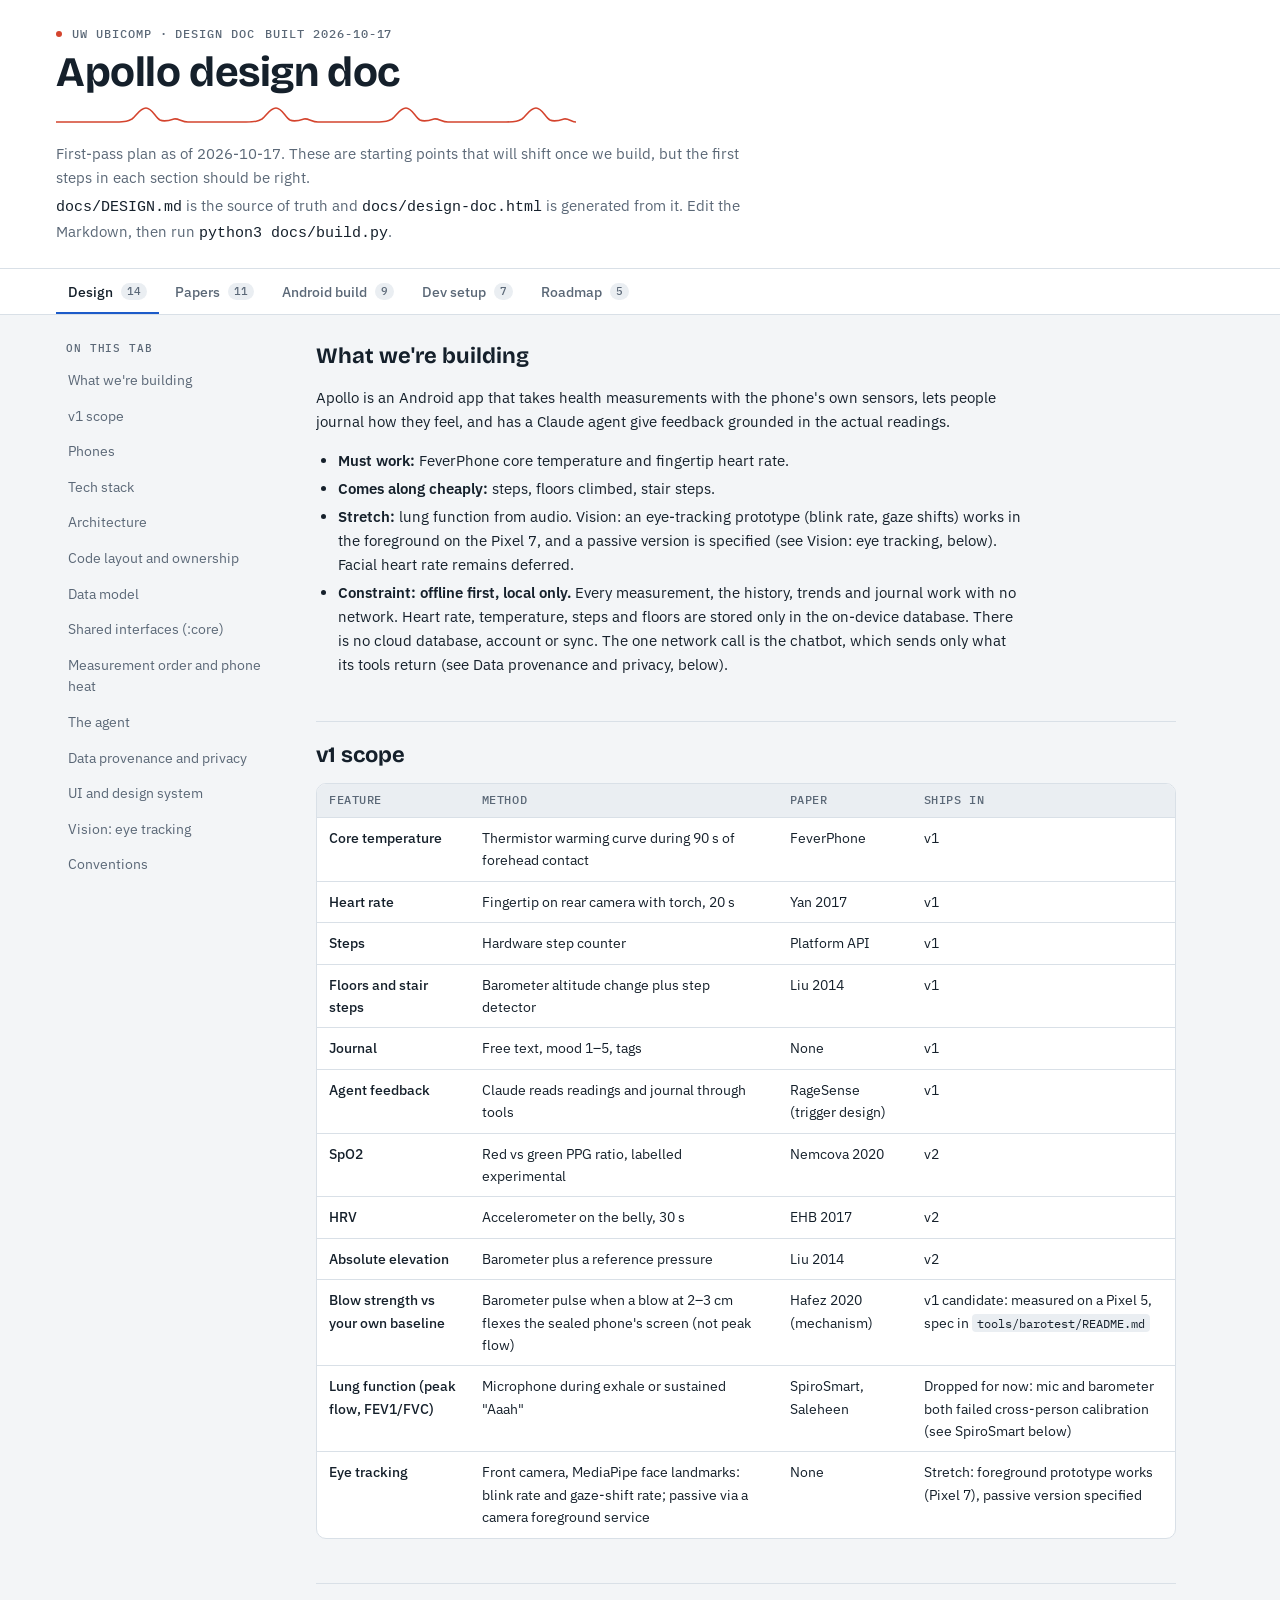
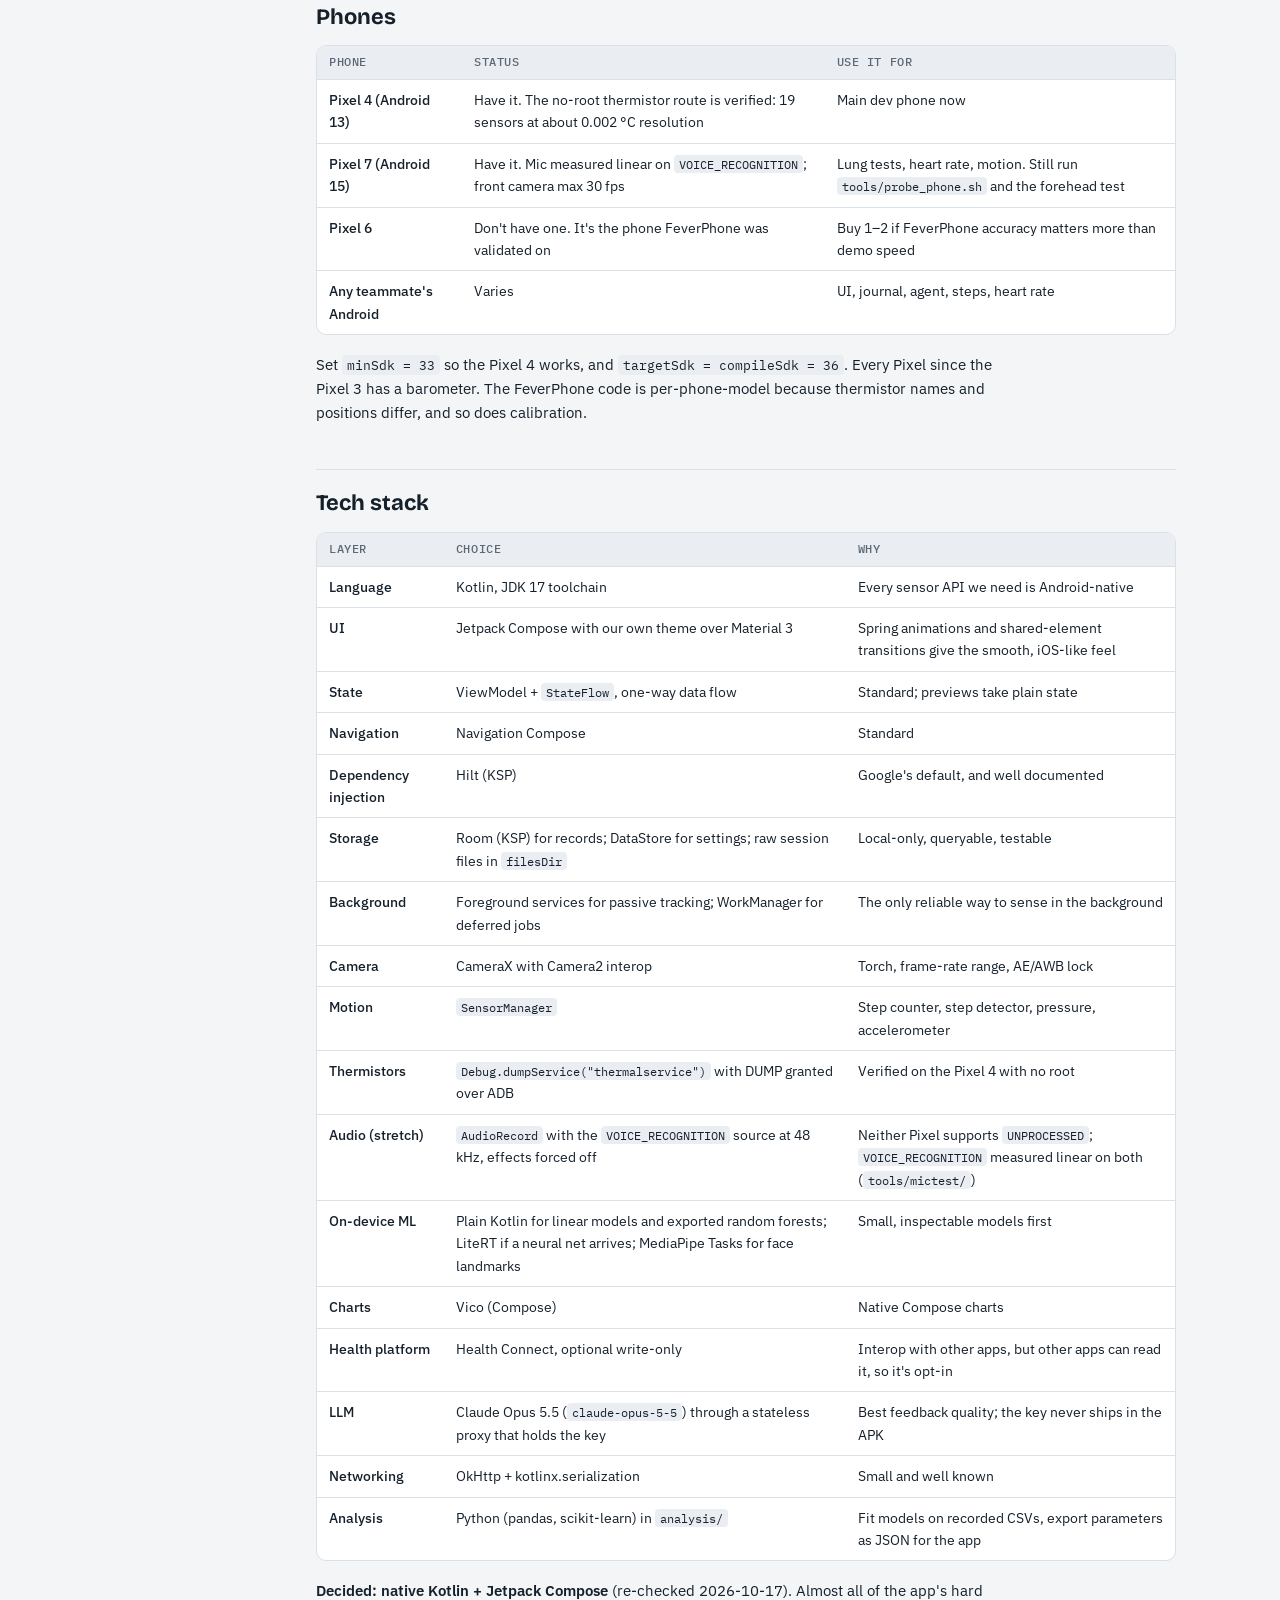
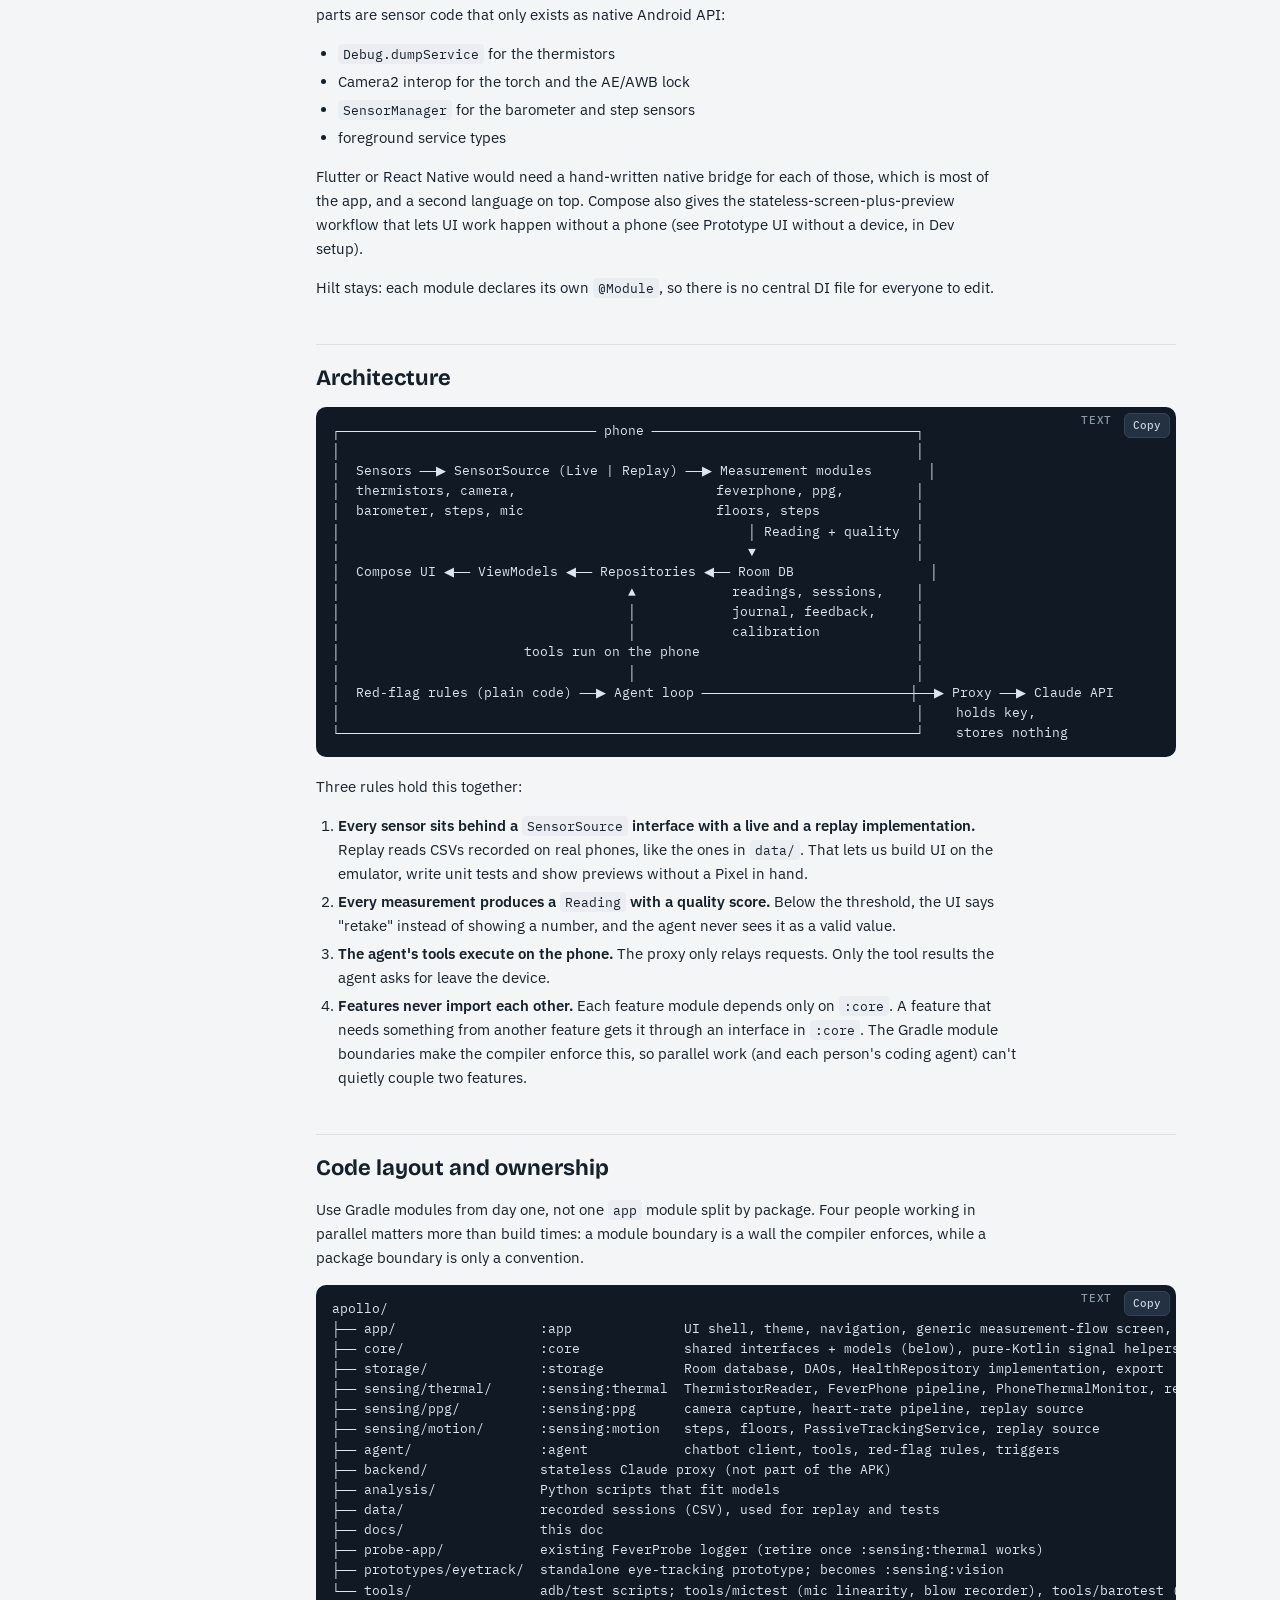
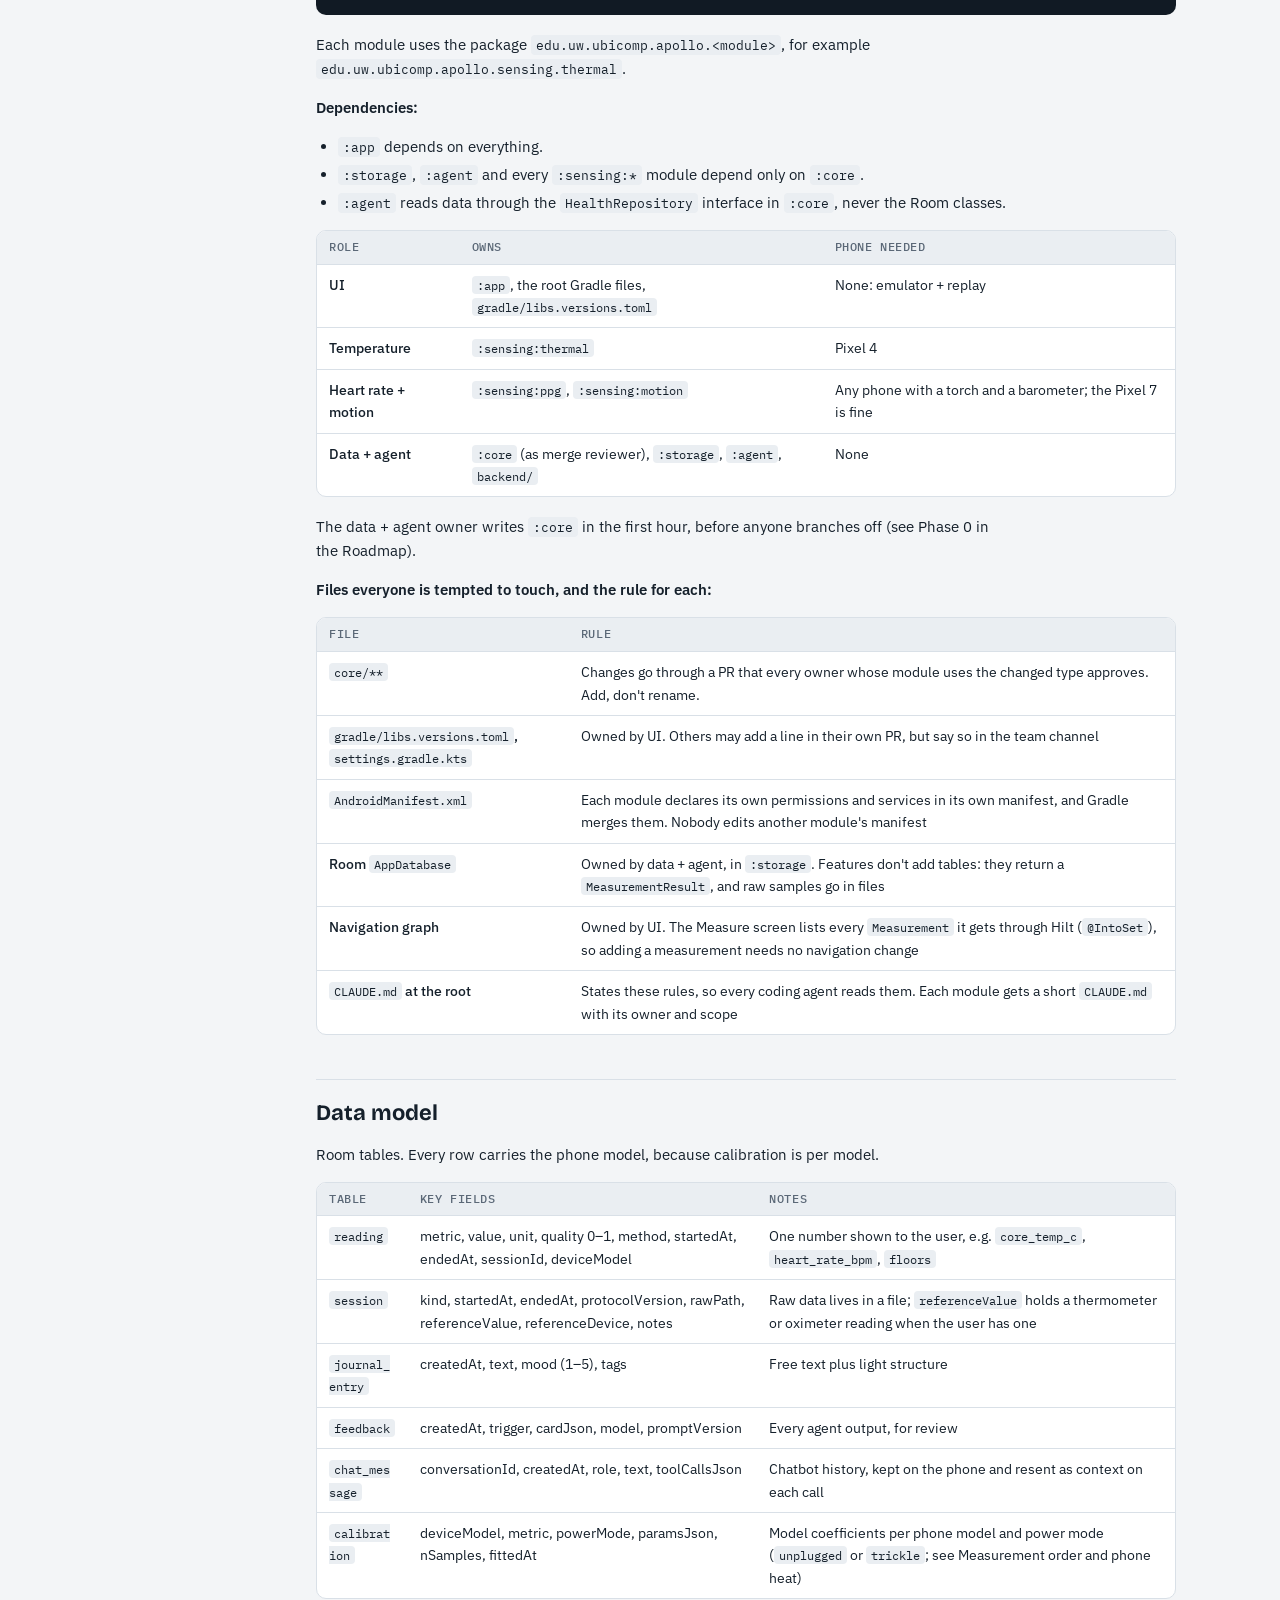
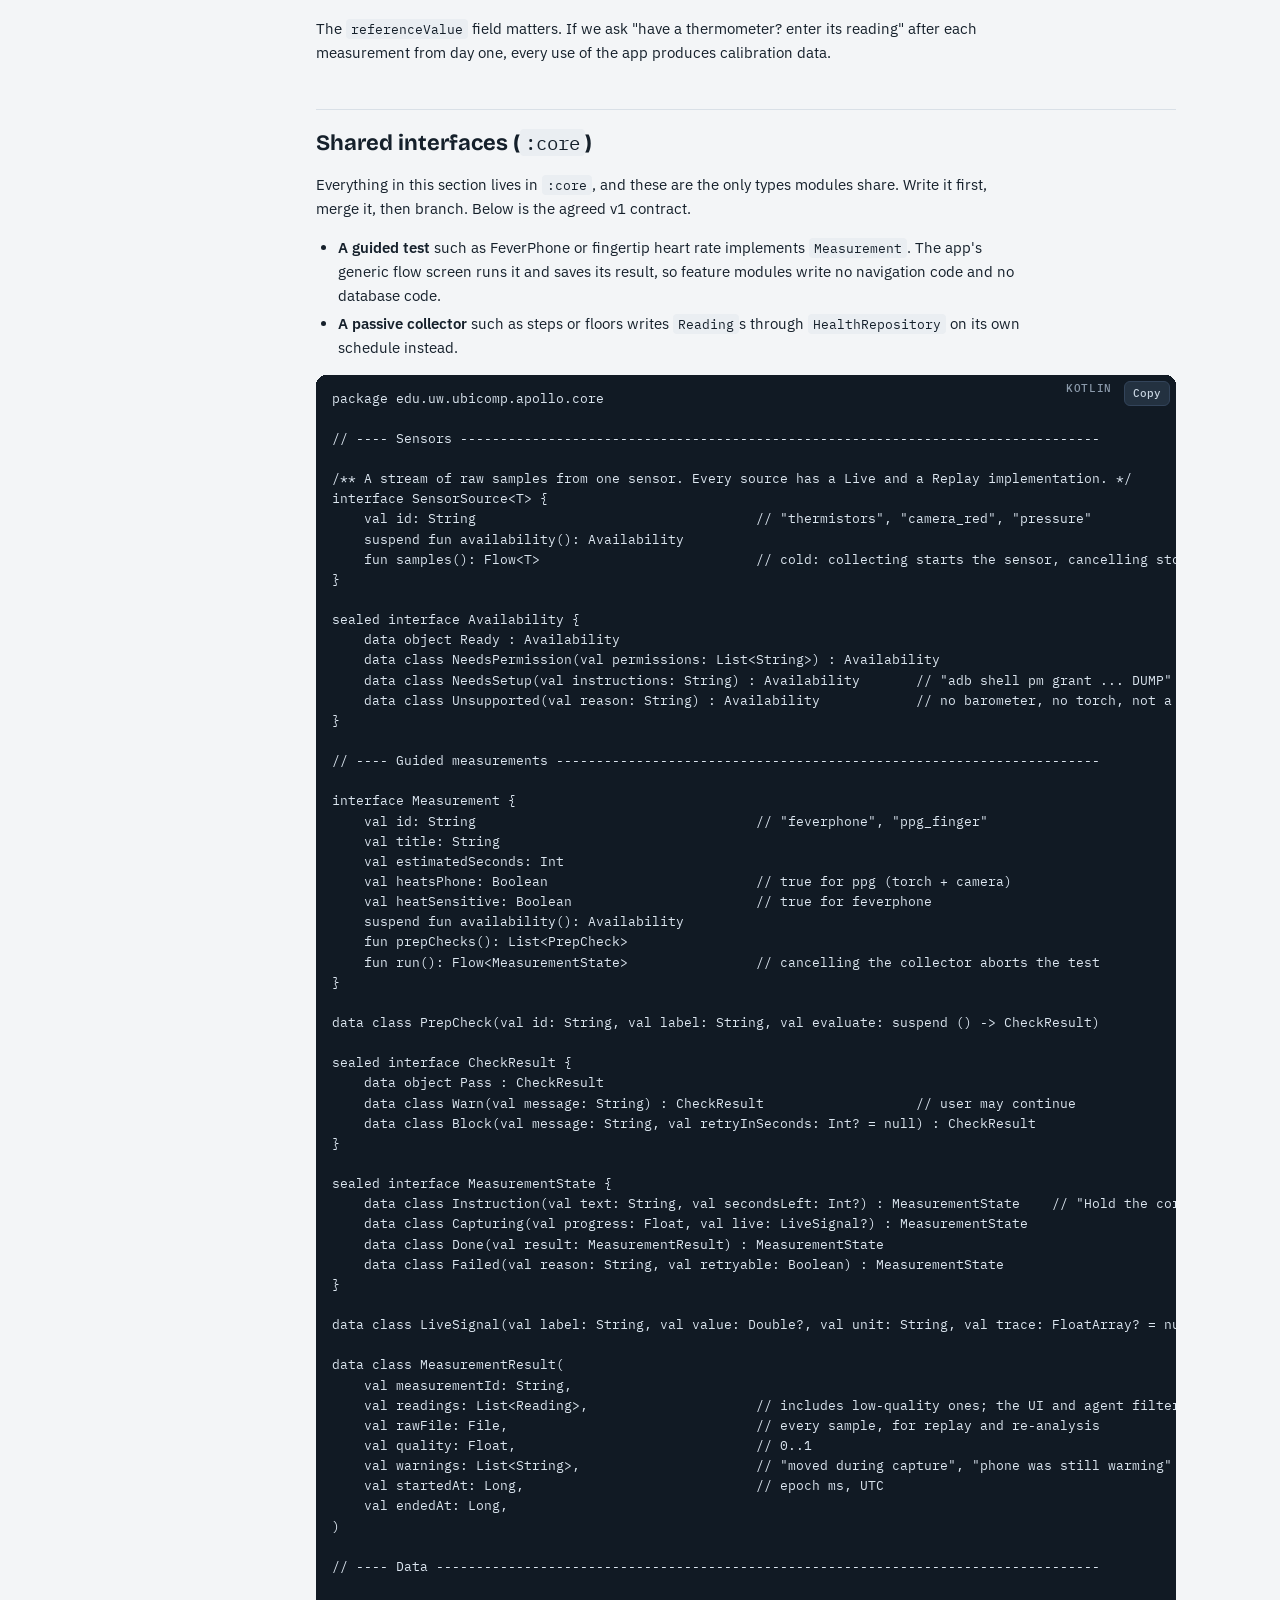
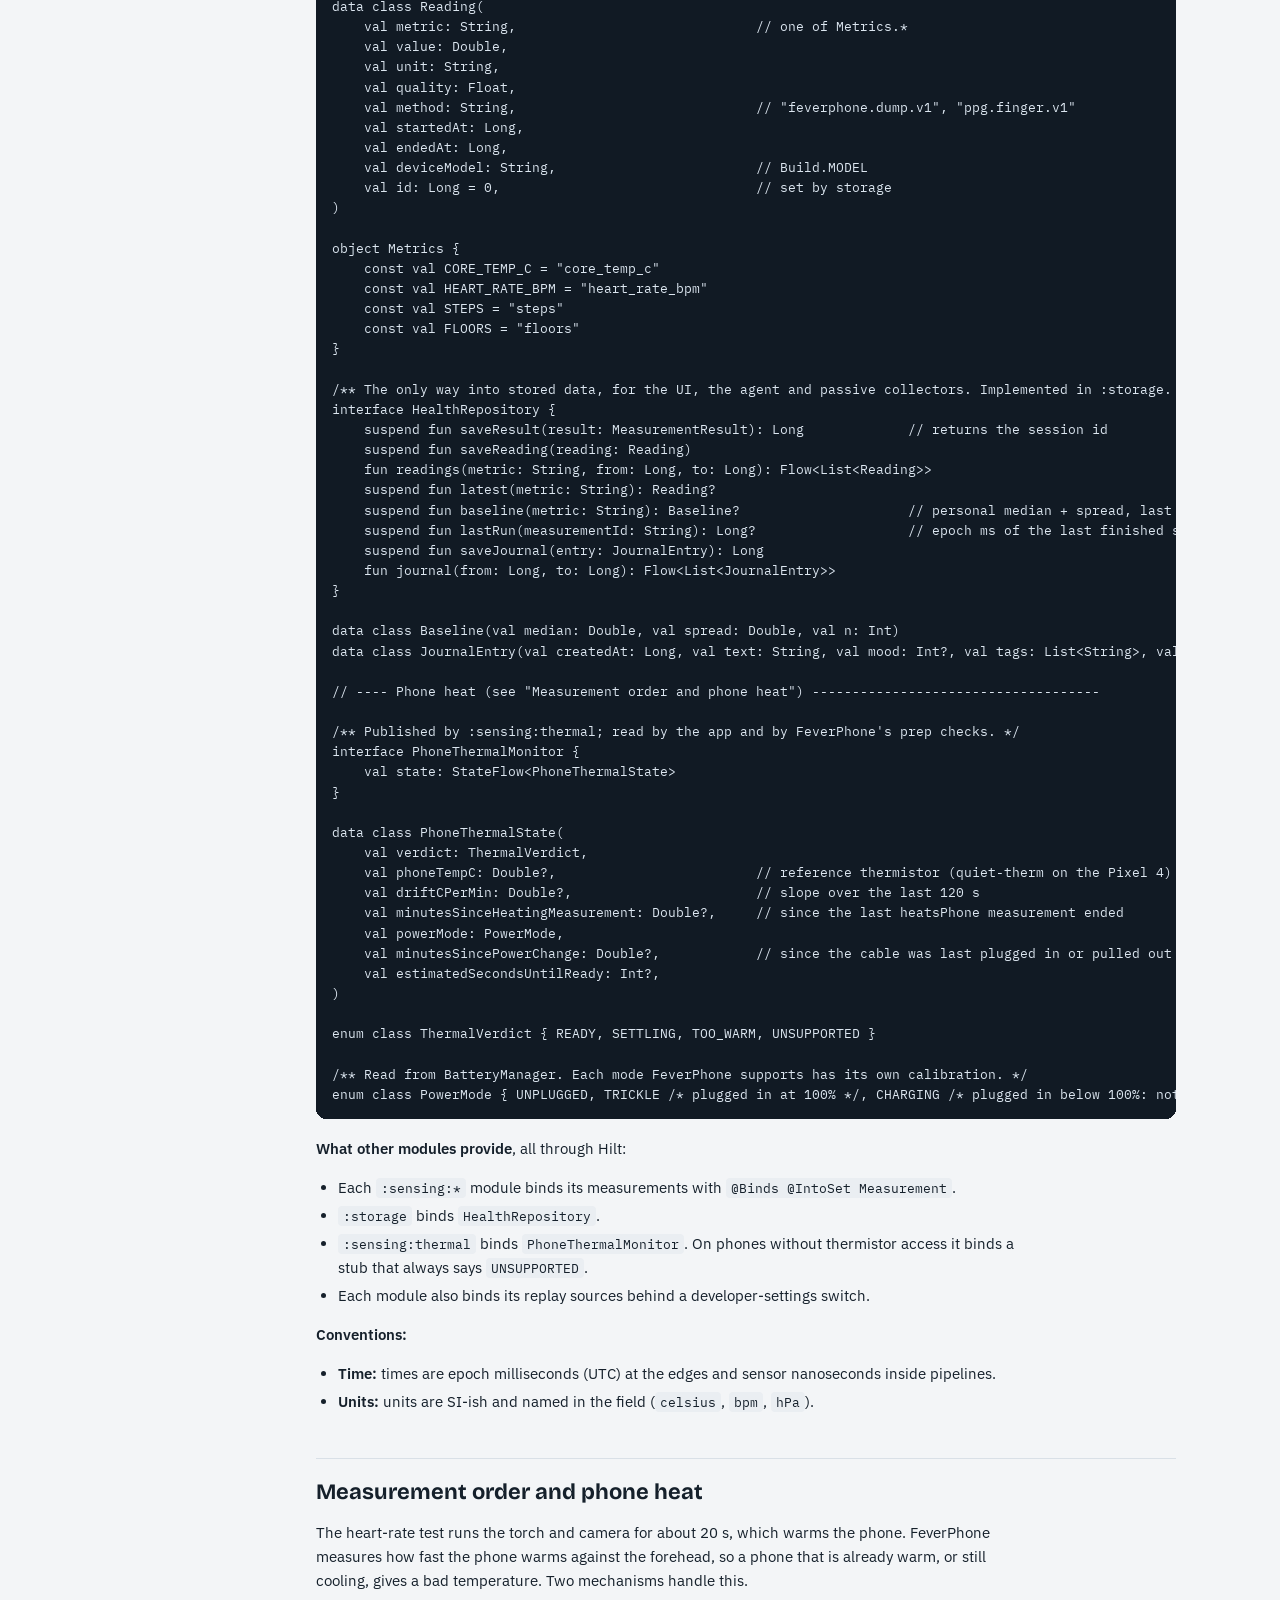
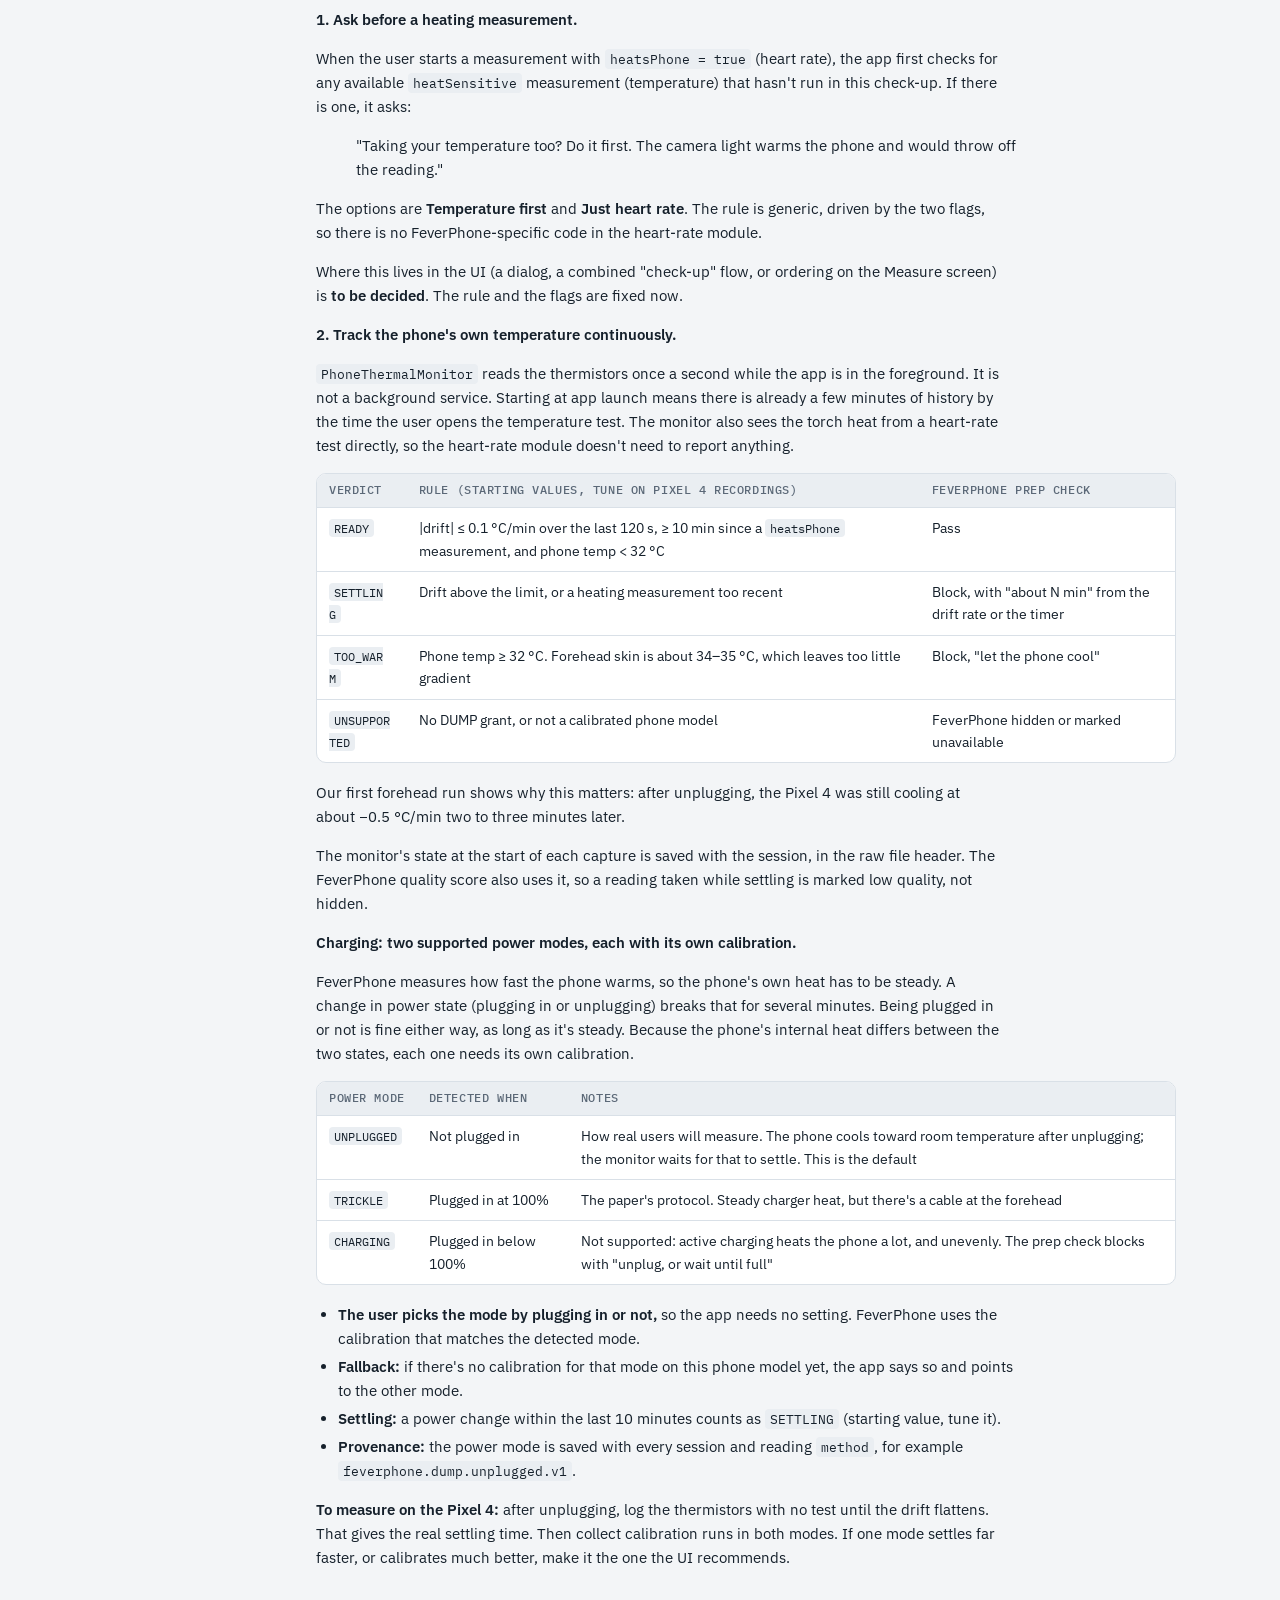
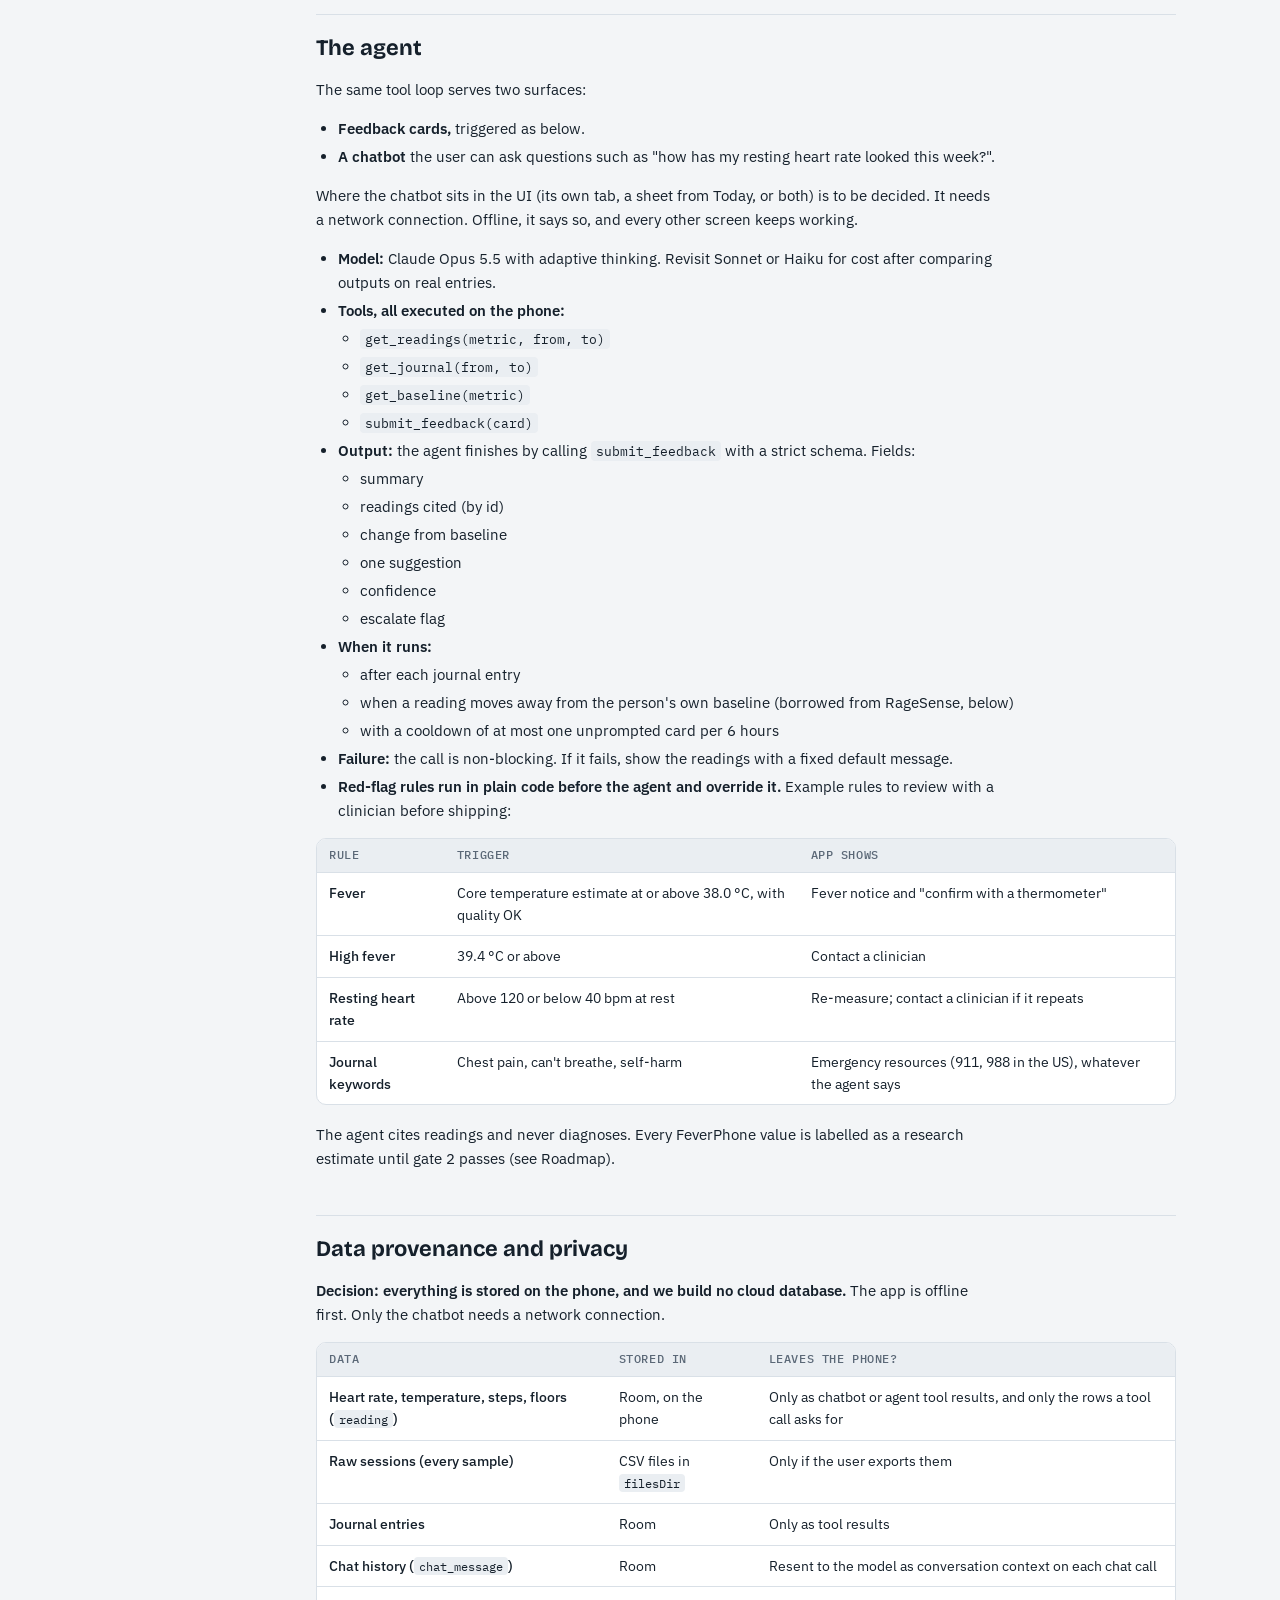
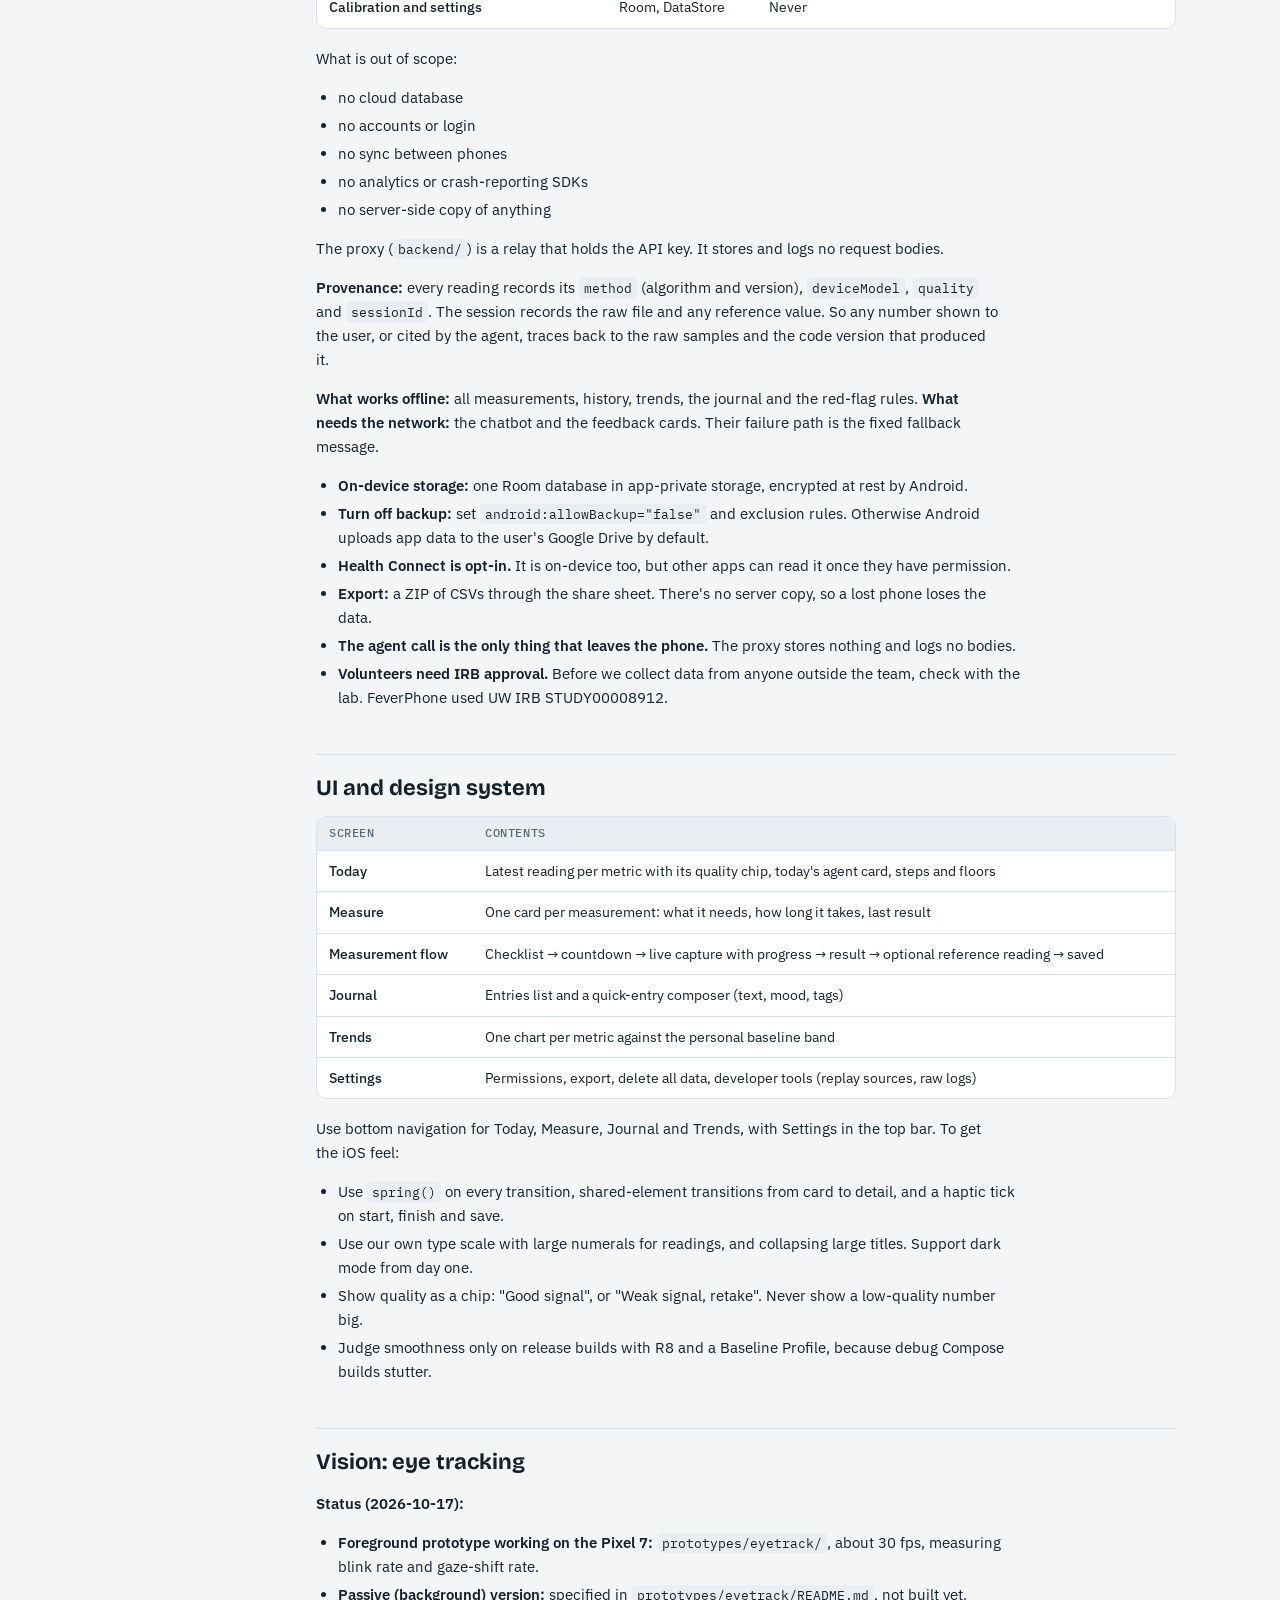
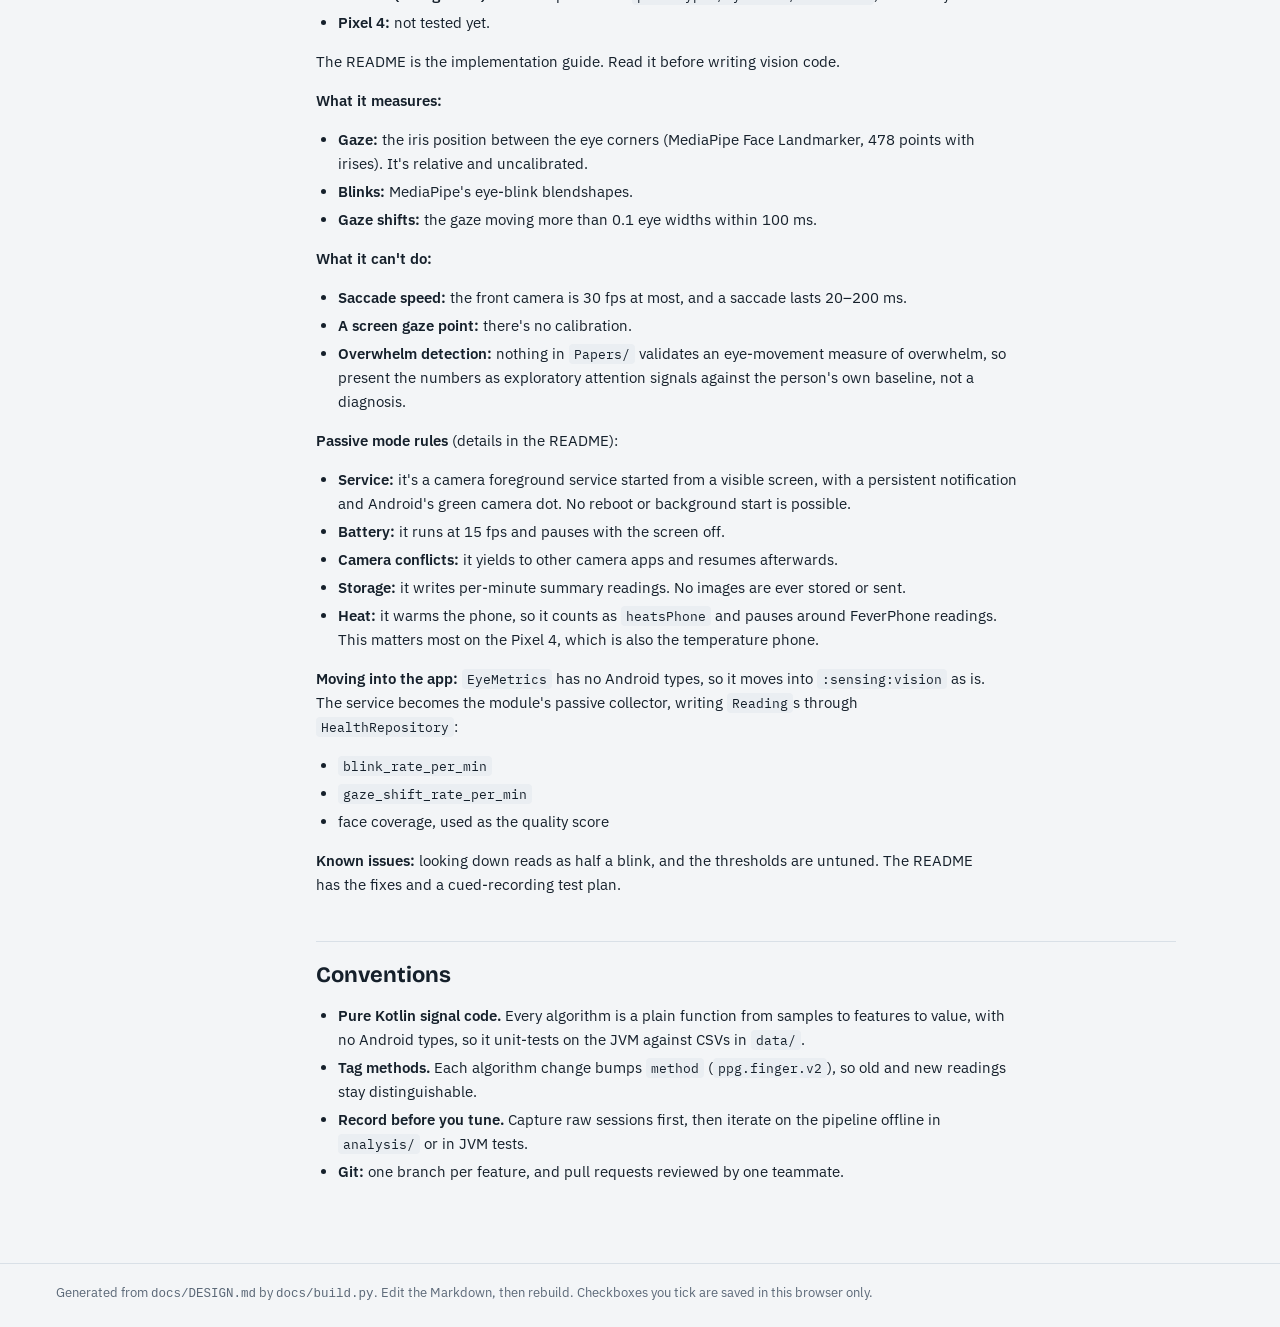
==== commit 3d3ef264: "Merge branch 'main' of https://github.com/andyye132/apollo" ====
--- a/docs/design-doc.html
+++ b/docs/design-doc.html
@@ -246,7 +246,8 @@
 | SpO2 | Red vs green PPG ratio, labelled experimental | Nemcova 2020 | v2 |
 | HRV | Accelerometer on the belly, 30 s | EHB 2017 | v2 |
 | Absolute elevation | Barometer plus a reference pressure | Liu 2014 | v2 |
-| Lung function | Microphone during exhale or sustained "Aaah" | SpiroSmart, Saleheen | Stretch |
+| Blow strength vs your own baseline | Barometer pulse when a blow at 2–3 cm flexes the sealed phone's screen (not peak flow) | Hafez 2020 (mechanism) | v1 candidate: measured on a Pixel 5, spec in `tools/barotest/README.md` |
+| Lung function (peak flow, FEV1/FVC) | Microphone during exhale or sustained "Aaah" | SpiroSmart, Saleheen | Dropped for now: mic and barometer both failed cross-person calibration (see SpiroSmart below) |
 | Eye tracking | Front camera, MediaPipe face landmarks: blink rate and gaze-shift rate; passive via a camera foreground service | None | Stretch: foreground prototype works (Pixel 7), passive version specified |
 
 ### Phones
@@ -340,7 +341,7 @@
 ├── docs/                 this doc
 ├── probe-app/            existing FeverProbe logger (retire once :sensing:thermal works)
 ├── prototypes/eyetrack/  standalone eye-tracking prototype; becomes :sensing:vision
-└── tools/                existing adb/test scripts
+└── tools/                adb/test scripts; tools/mictest (mic linearity, blow recorder), tools/barotest (barometer blow strength)
 ```
 
 Each module uses the package `edu.uw.ubicomp.apollo.<module>`, for example `edu.uw.ubicomp.apollo.sensing.thermal`.
@@ -1305,6 +1306,7 @@
 - **Wind was the first problem.** At the short wire distance, every blow clipped. The low-frequency energy below 300 Hz is wind buffeting the phone, not sound. Above about 3 kHz the wind has died out, so the 8–20 kHz airflow hiss is unaffected by it.
 - **The hiss feature doesn't separate people.** P1–P3 read within 1.2 dB of each other despite meter readings of 337–538 L/min. Per-person spread was ±2–6 dB per blow. Leave-one-out error was about 300 L/min, which is useless.
 - **13 candidate features didn't fix it.** Between-person spread divided by within-person spread was at most 1.7. The spectral centroid ranked all four people correctly, but with between/within at 0.4, so treat it as chance (1 in 24 for a perfect 4-person ranking) and as a hypothesis only.
+- **Barometer follow-up, same day (Pixel 5):** a blow from 2–3 cm onto a phone lying flat gives a clear pulse that follows effort (soft ~11 Pa, maximal ~55 Pa; noise 1.6 Pa). It is repeatable for one person (±7%), but across 4 people the leave-one-out error against the meter was 115 L/min. The jet's push goes as flow² ÷ mouth-opening area, so mouth shape still leaks in. **Shipped as "blow strength against your own baseline", not peak flow:** spec and data in `tools/barotest/README.md`.
 - **Conclusion:** at a distance and without fixed geometry, aim and lip shape vary more than airflow does. Fixed geometry (a tube, blowing through the meter while the phone listens) would be the next test. The team chose not to add components, so peak flow is dropped. Respiratory candidates without extra hardware are breathing rate from the accelerometer (phone on the chest) or from the heart-rate test, and a sustained-vowel duration.
 
 **Gotcha:** the first run showed heavy compression on every source. It came from the laptop's audio enhancements (Windows/Realtek), not the phone. Turn enhancements off before running the test.
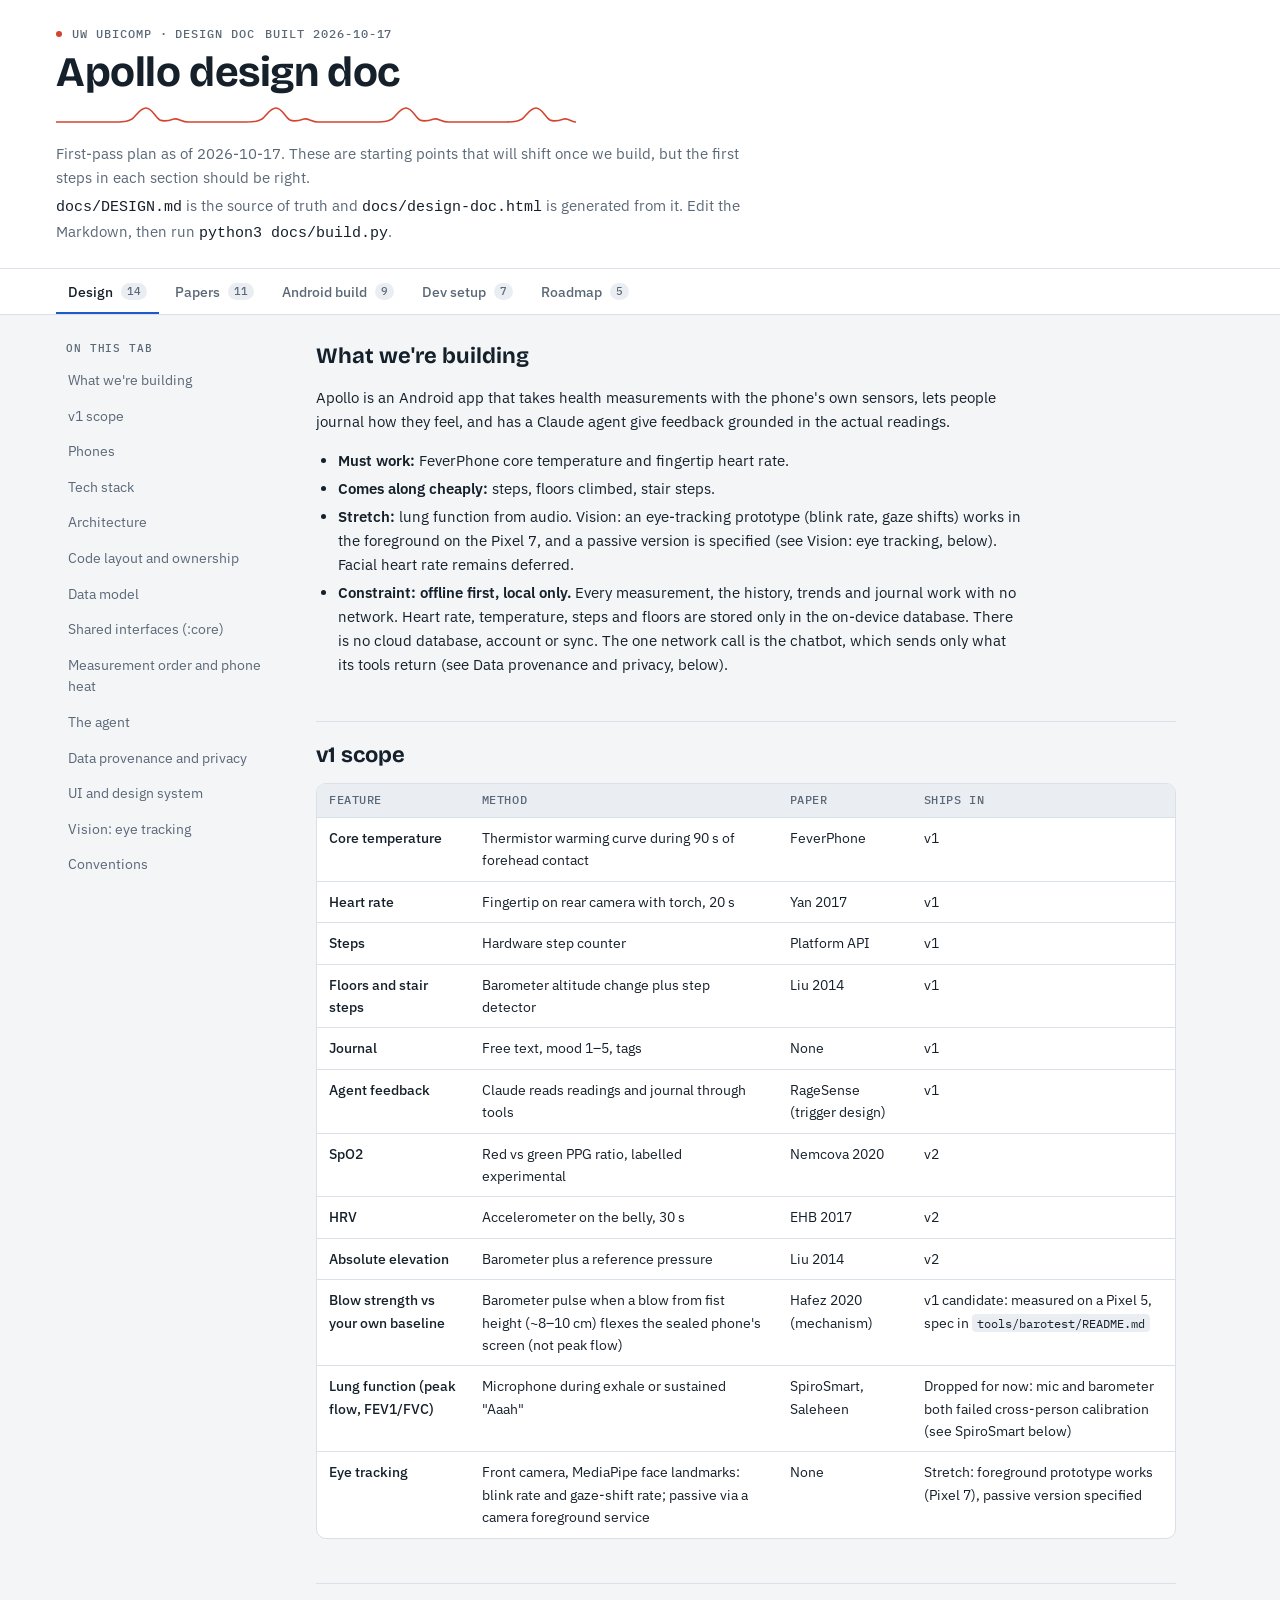
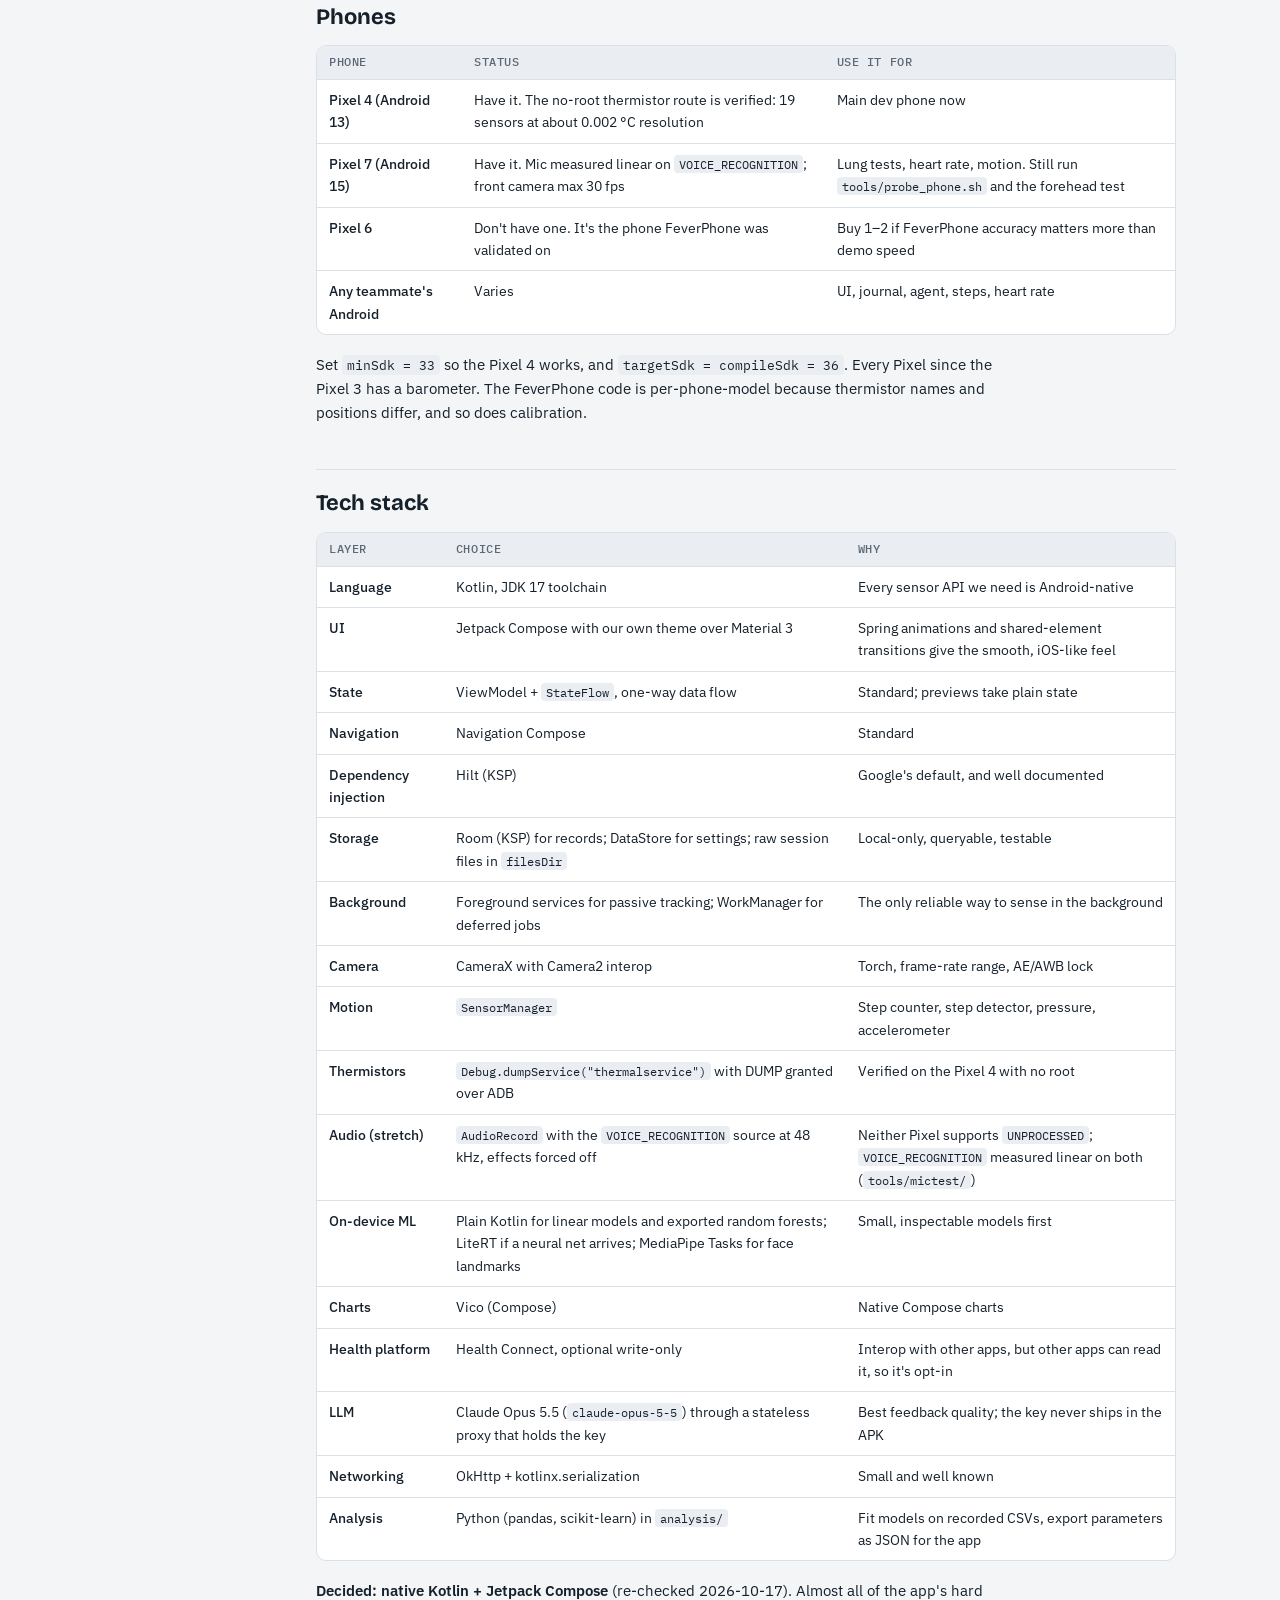
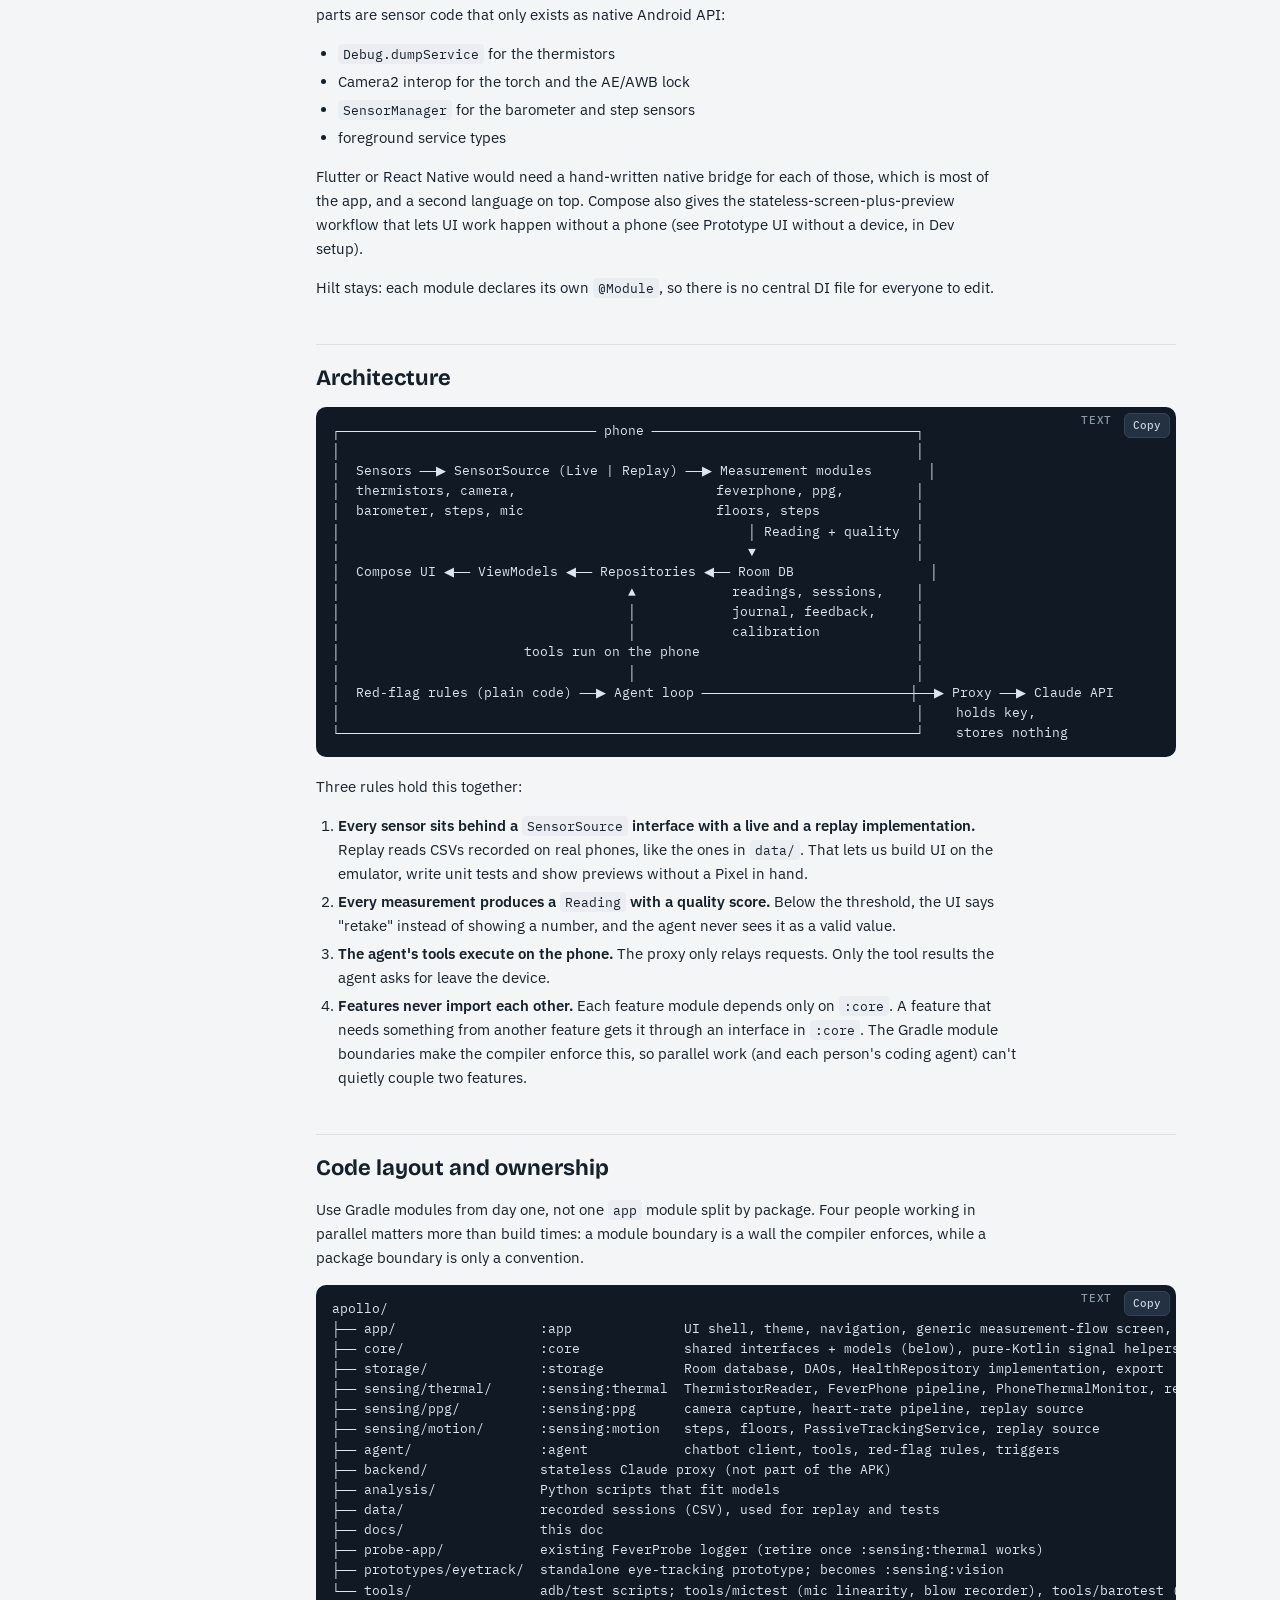
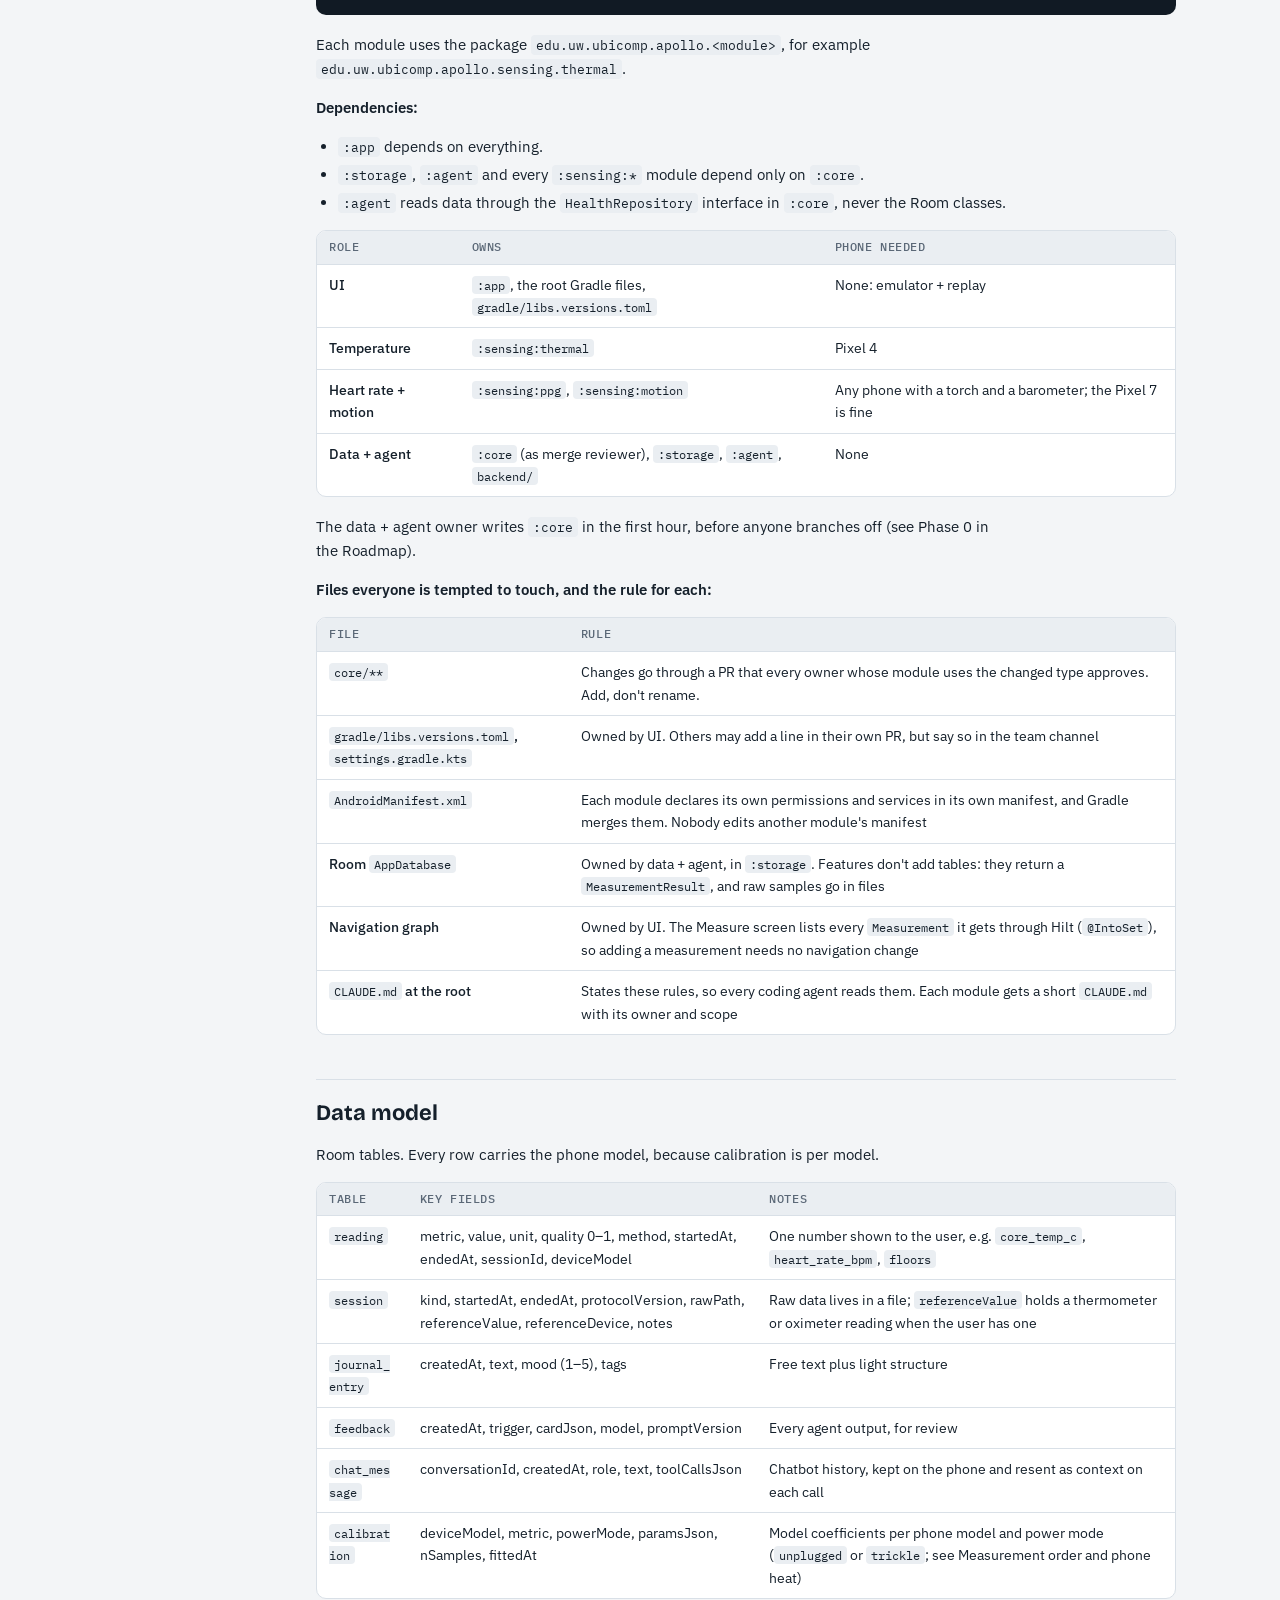
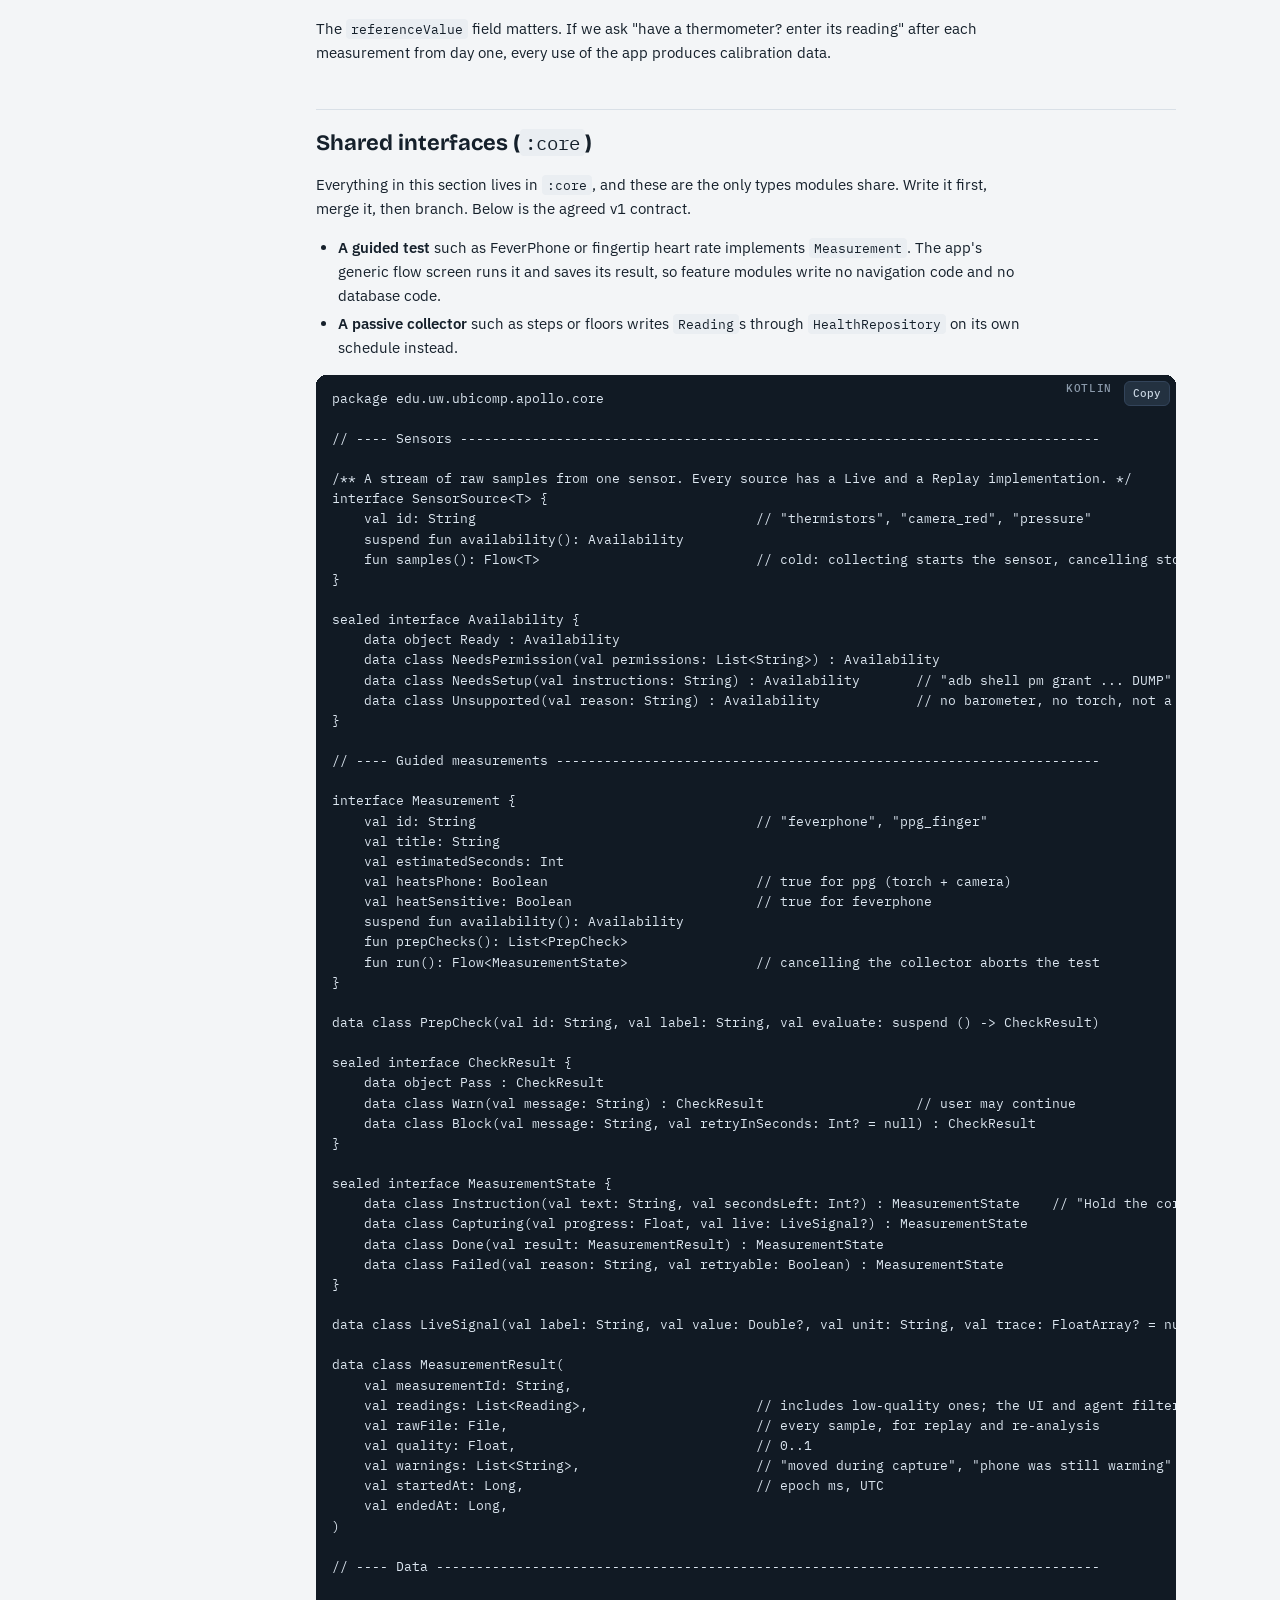
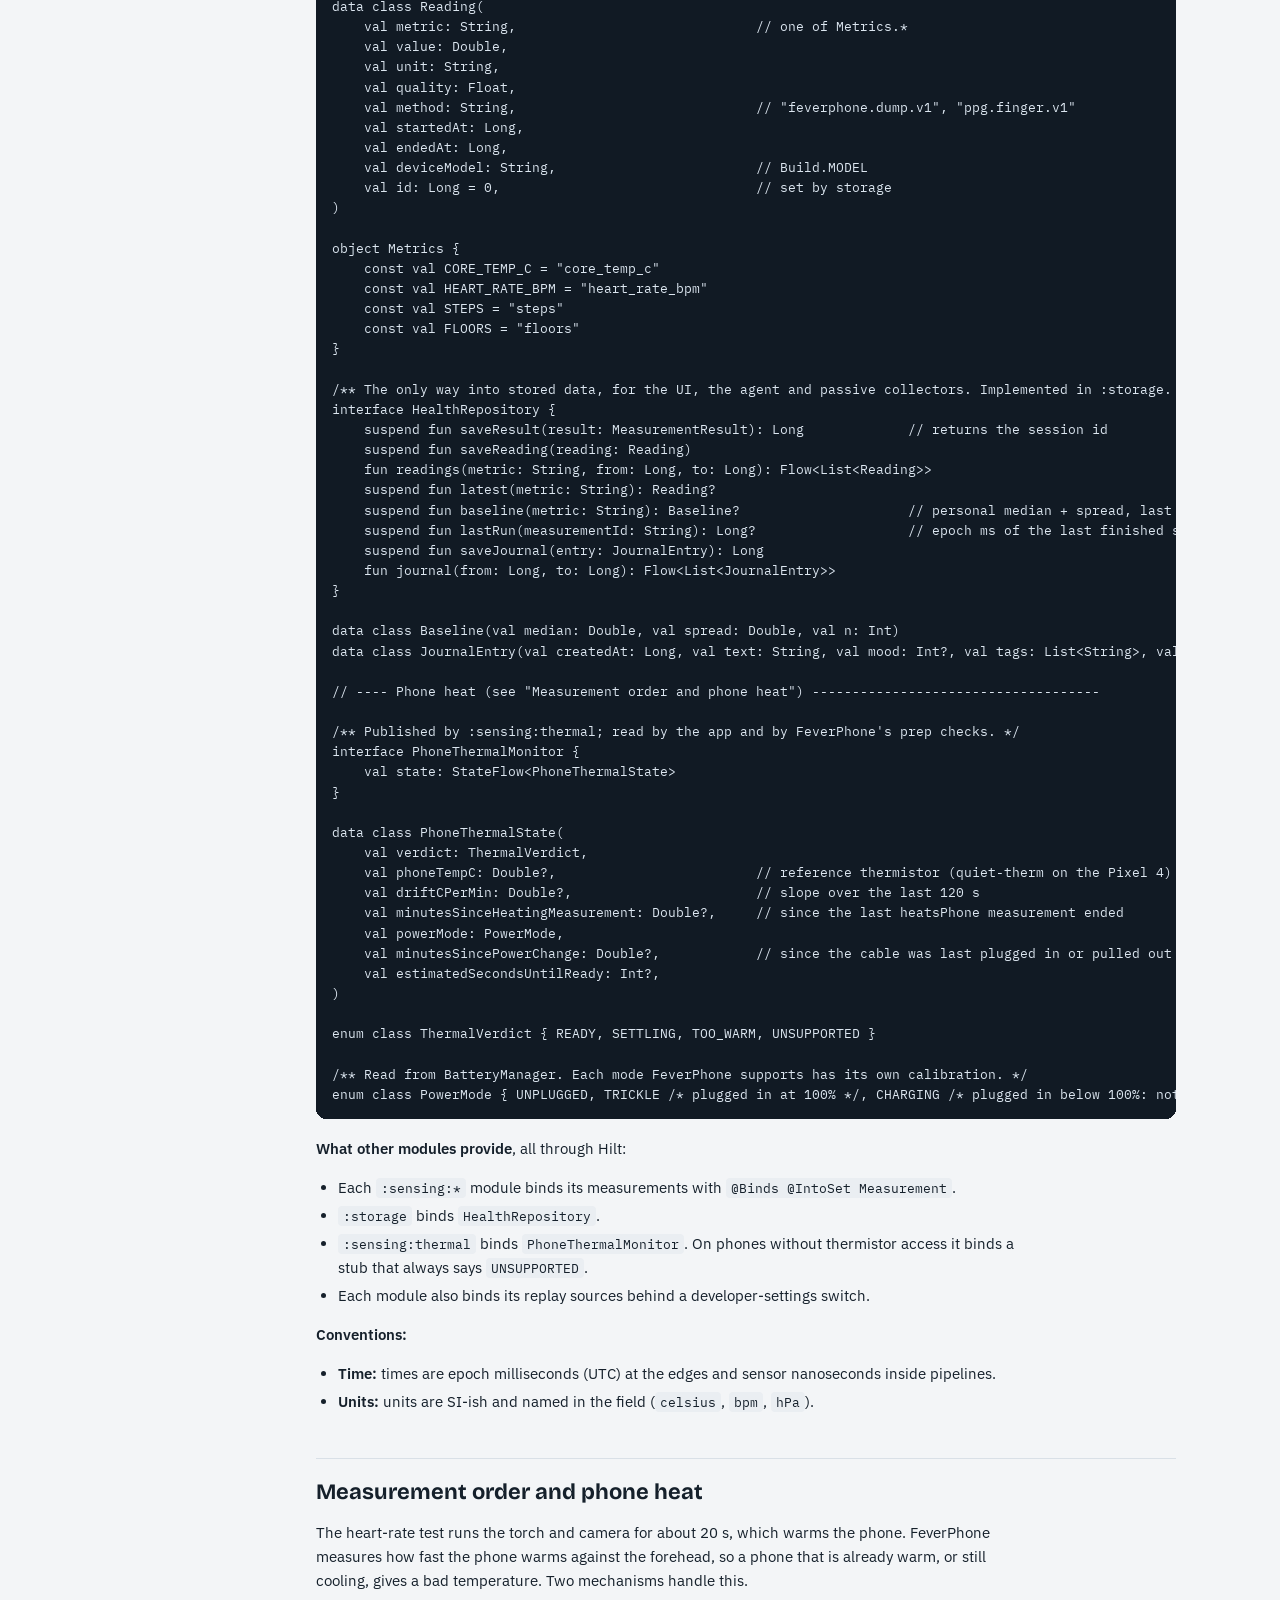
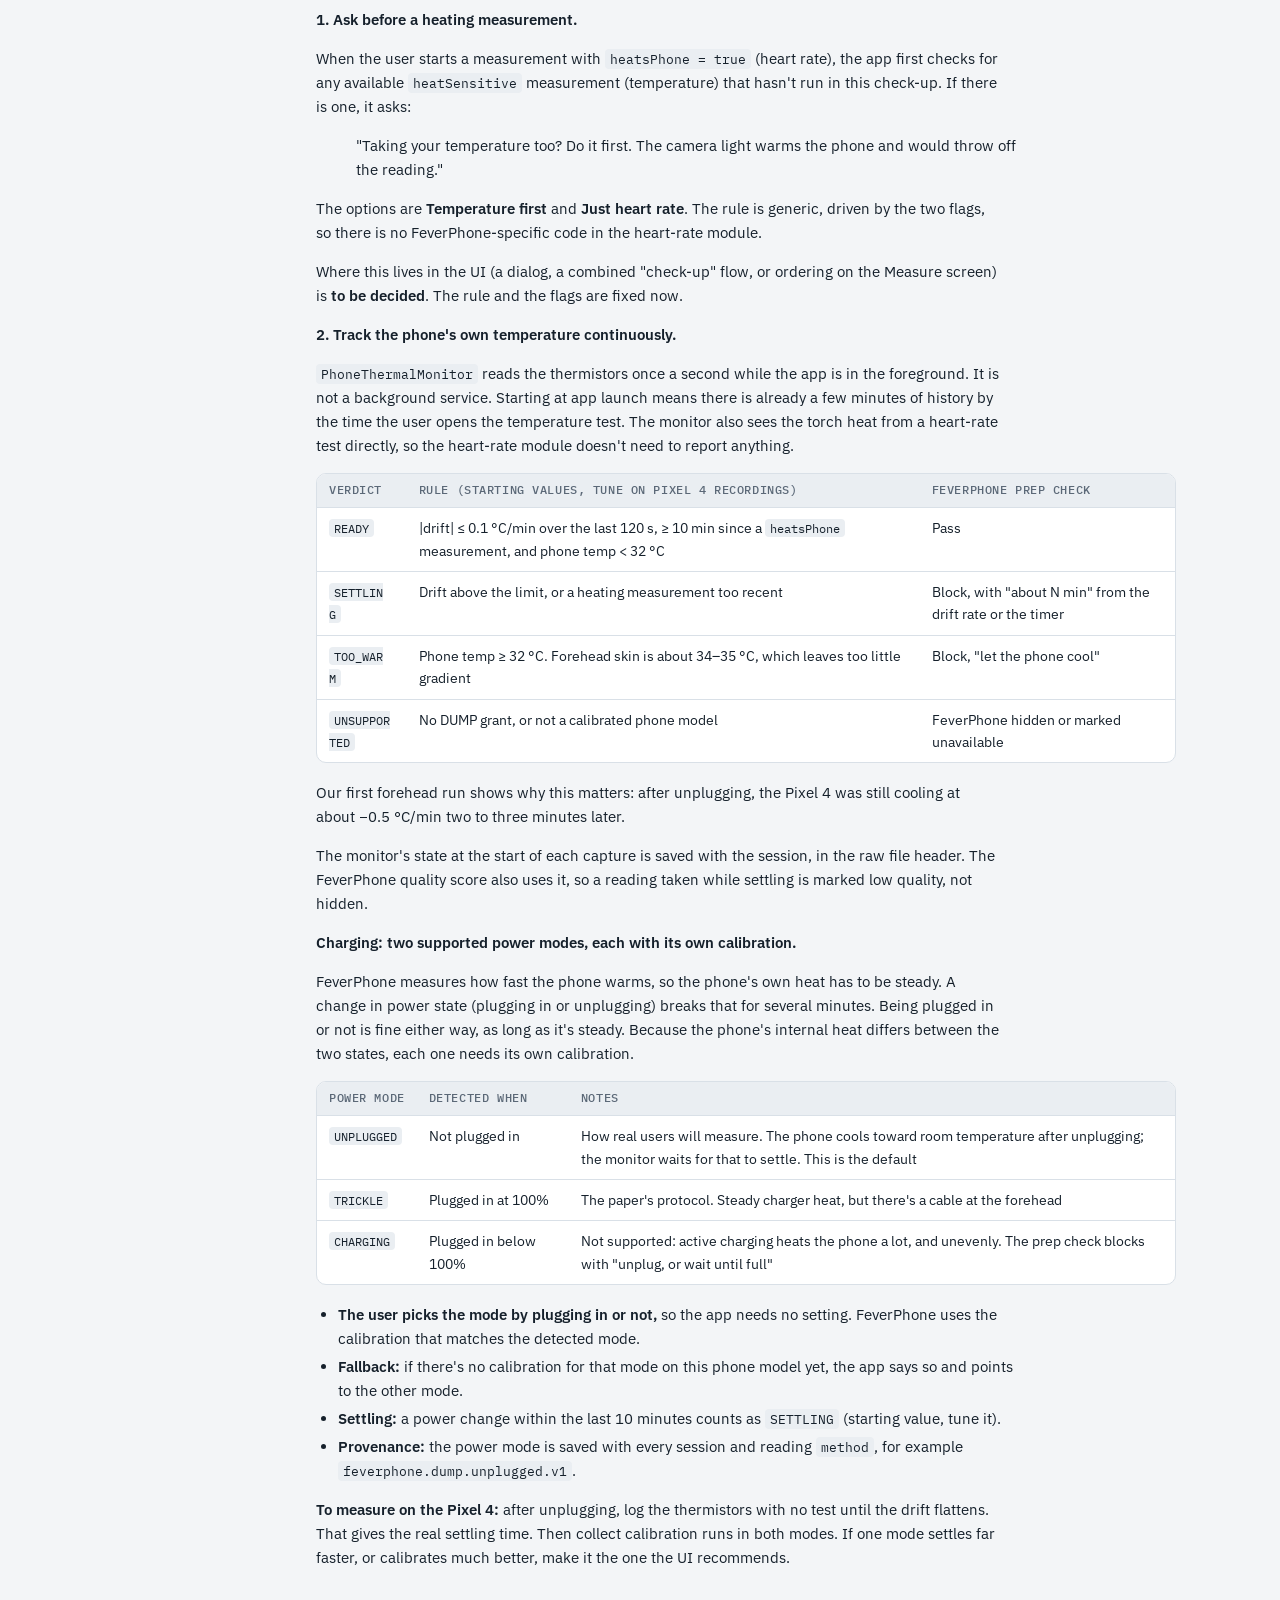
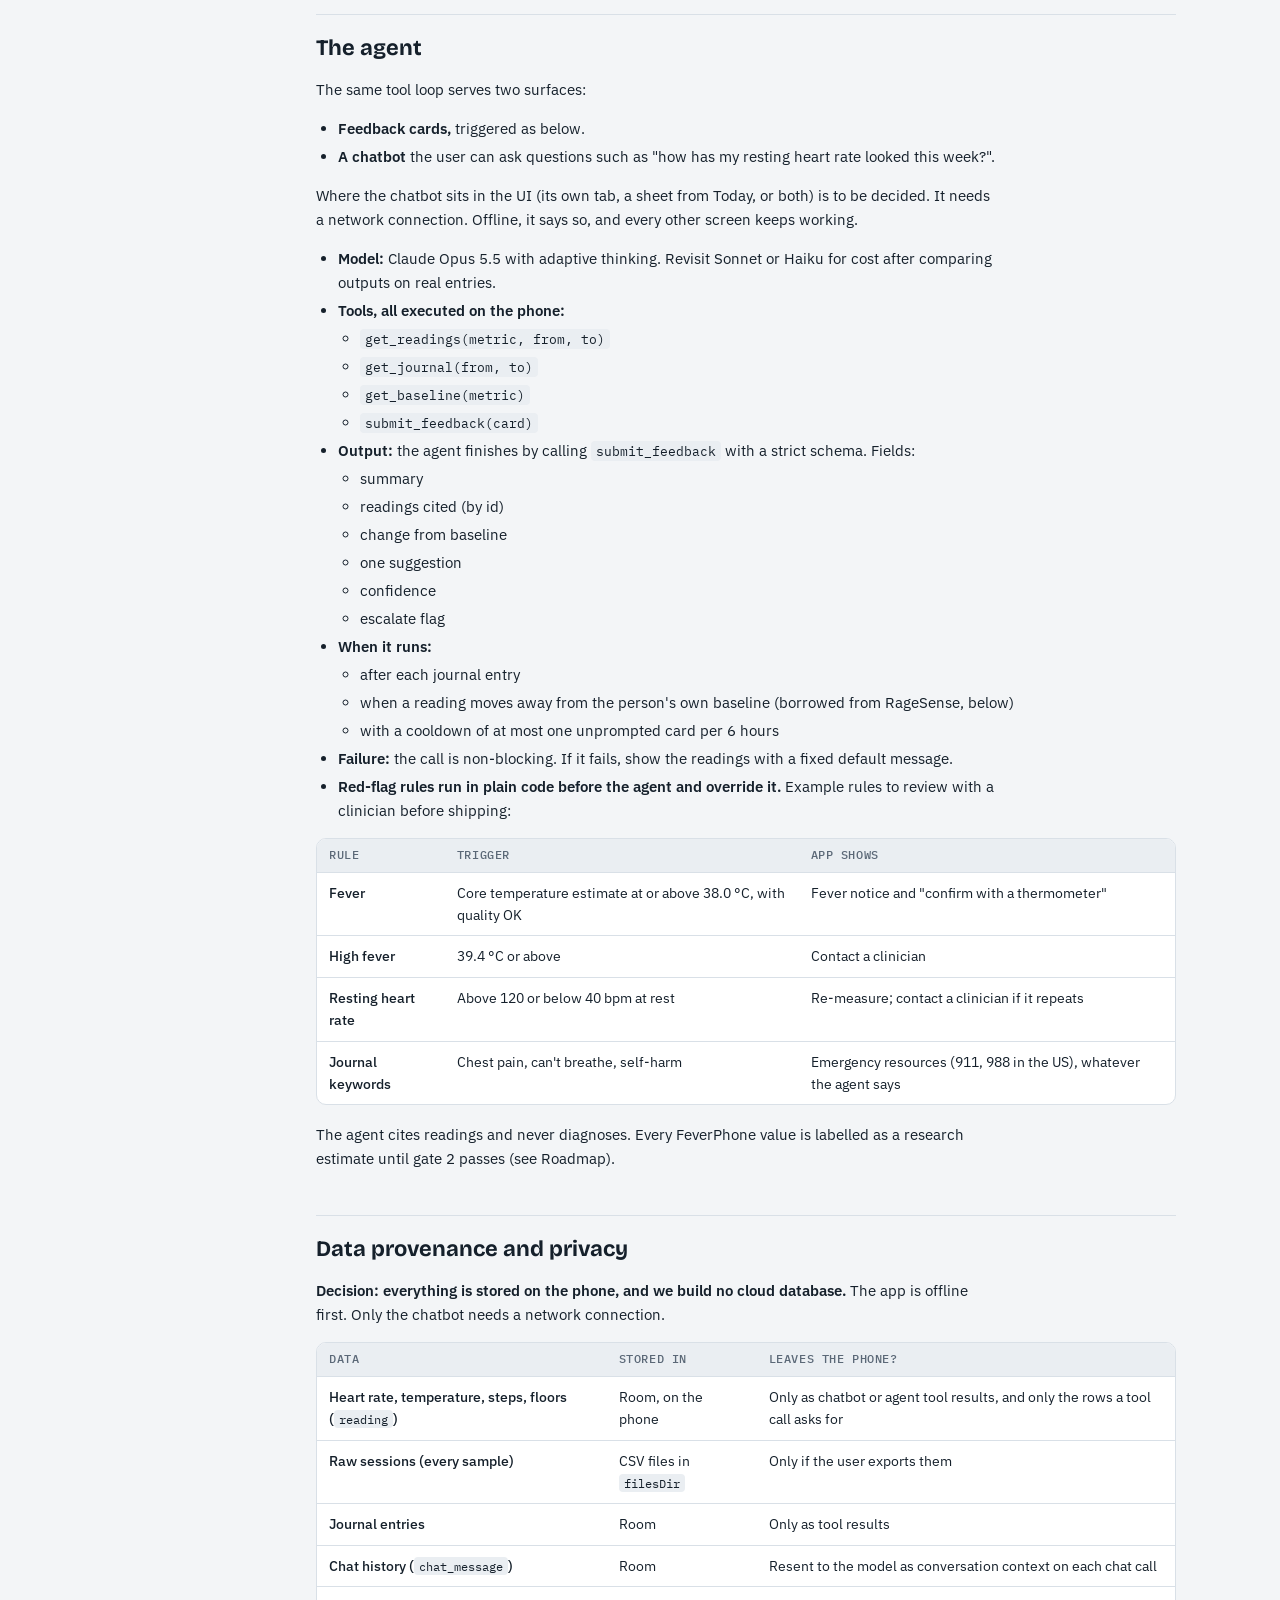
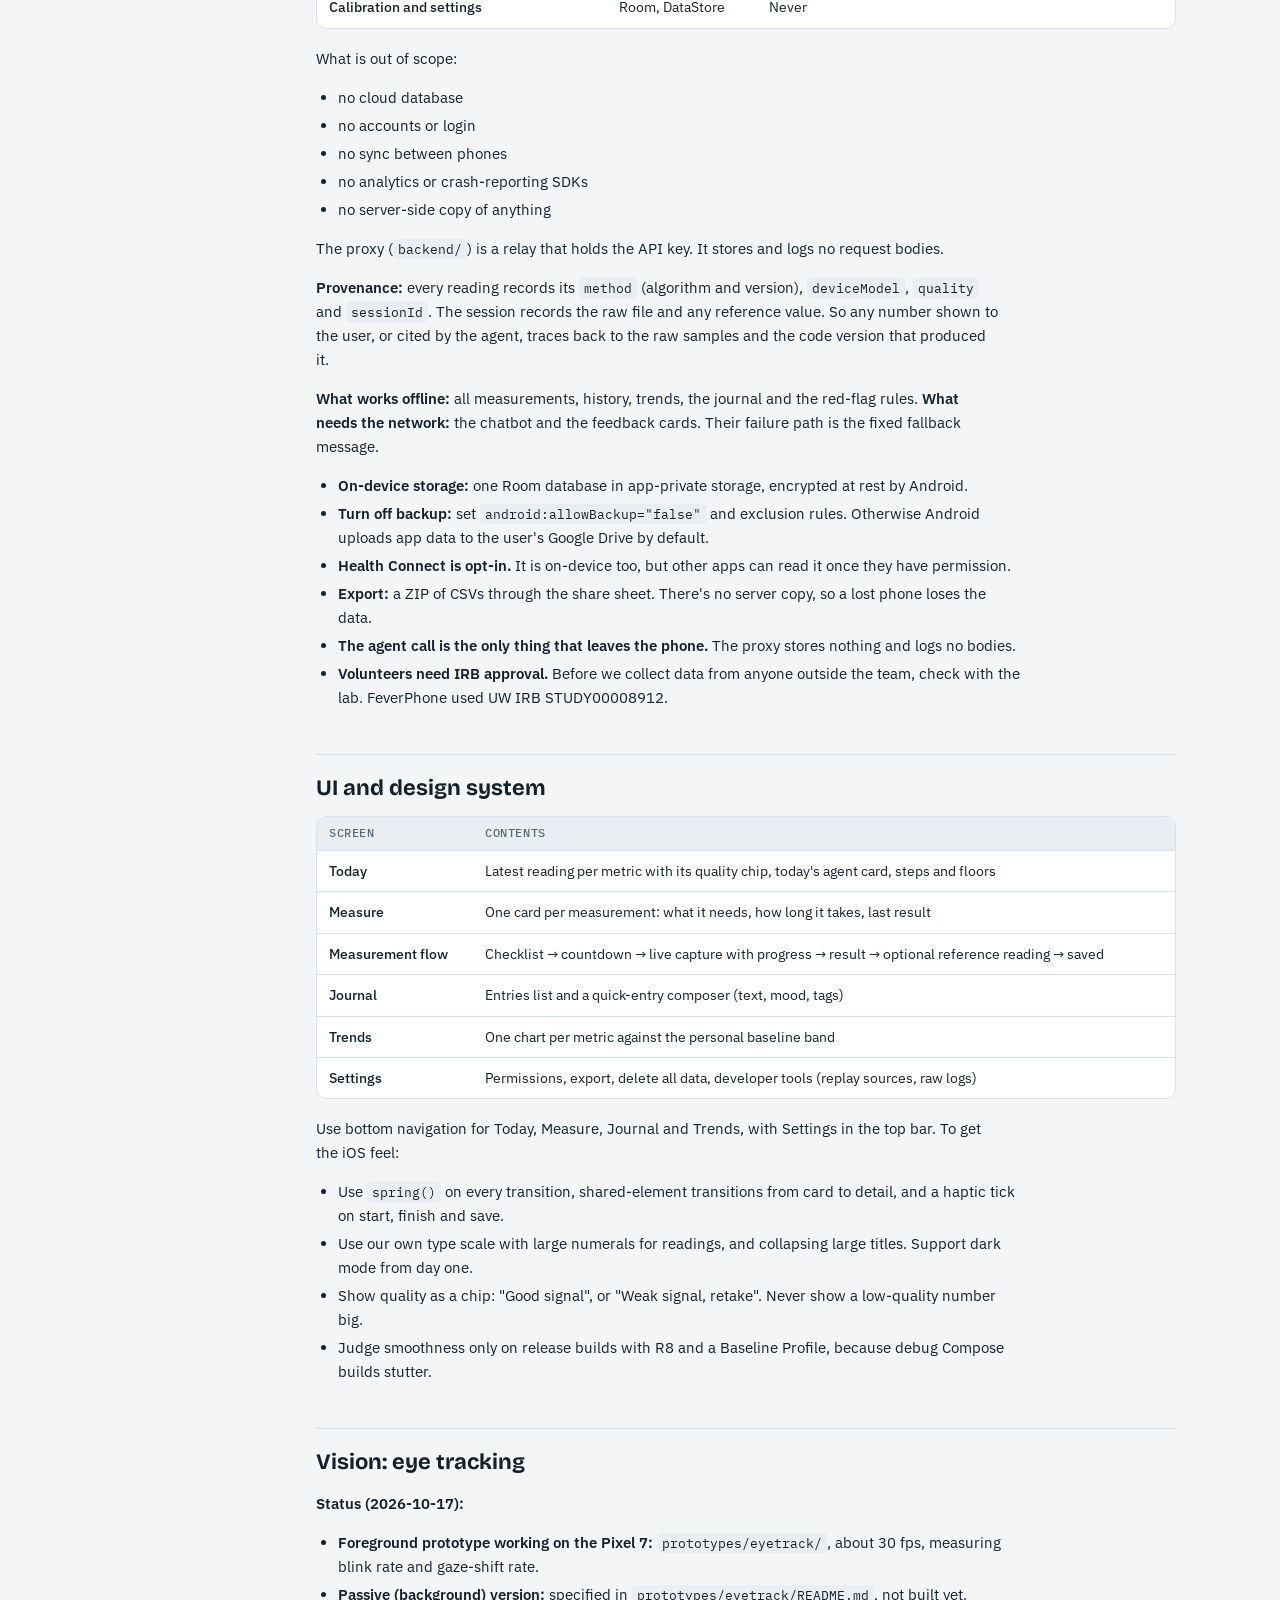
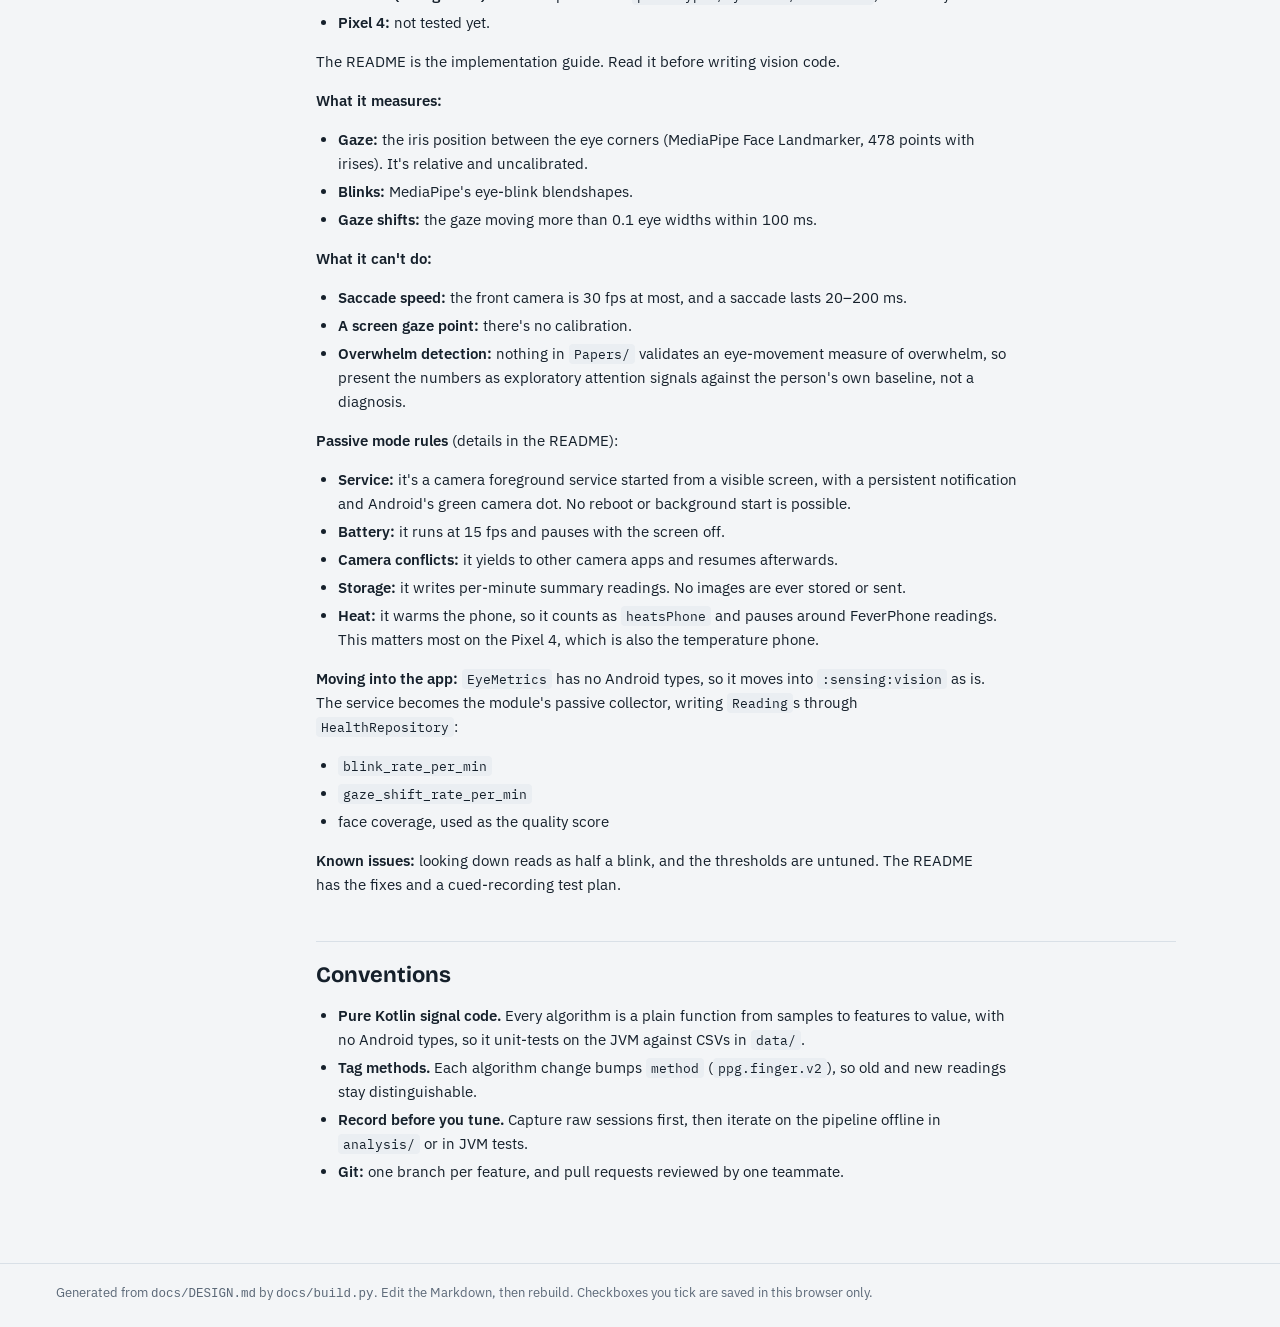
==== commit bb72dcde: "Add breath strength (barometer) to proto-app Blow at the screen of a phone lying flat from fist heig" ====
--- a/docs/design-doc.html
+++ b/docs/design-doc.html
@@ -246,7 +246,7 @@
 | SpO2 | Red vs green PPG ratio, labelled experimental | Nemcova 2020 | v2 |
 | HRV | Accelerometer on the belly, 30 s | EHB 2017 | v2 |
 | Absolute elevation | Barometer plus a reference pressure | Liu 2014 | v2 |
-| Blow strength vs your own baseline | Barometer pulse when a blow at 2–3 cm flexes the sealed phone's screen (not peak flow) | Hafez 2020 (mechanism) | v1 candidate: measured on a Pixel 5, spec in `tools/barotest/README.md` |
+| Blow strength vs your own baseline | Barometer pulse when a blow from fist height (~8–10 cm) flexes the sealed phone's screen (not peak flow) | Hafez 2020 (mechanism) | v1 candidate: measured on a Pixel 5, spec in `tools/barotest/README.md` |
 | Lung function (peak flow, FEV1/FVC) | Microphone during exhale or sustained "Aaah" | SpiroSmart, Saleheen | Dropped for now: mic and barometer both failed cross-person calibration (see SpiroSmart below) |
 | Eye tracking | Front camera, MediaPipe face landmarks: blink rate and gaze-shift rate; passive via a camera foreground service | None | Stretch: foreground prototype works (Pixel 7), passive version specified |
 
@@ -1306,7 +1306,7 @@
 - **Wind was the first problem.** At the short wire distance, every blow clipped. The low-frequency energy below 300 Hz is wind buffeting the phone, not sound. Above about 3 kHz the wind has died out, so the 8–20 kHz airflow hiss is unaffected by it.
 - **The hiss feature doesn't separate people.** P1–P3 read within 1.2 dB of each other despite meter readings of 337–538 L/min. Per-person spread was ±2–6 dB per blow. Leave-one-out error was about 300 L/min, which is useless.
 - **13 candidate features didn't fix it.** Between-person spread divided by within-person spread was at most 1.7. The spectral centroid ranked all four people correctly, but with between/within at 0.4, so treat it as chance (1 in 24 for a perfect 4-person ranking) and as a hypothesis only.
-- **Barometer follow-up, same day (Pixel 5):** a blow from 2–3 cm onto a phone lying flat gives a clear pulse that follows effort (soft ~11 Pa, maximal ~55 Pa; noise 1.6 Pa). It is repeatable for one person (±7%), but across 4 people the leave-one-out error against the meter was 115 L/min. The jet's push goes as flow² ÷ mouth-opening area, so mouth shape still leaks in. **Shipped as "blow strength against your own baseline", not peak flow:** spec and data in `tools/barotest/README.md`.
+- **Barometer follow-up, same day (Pixel 5):** a blow from fist height (~8–10 cm) onto a phone lying flat gives a clear pulse that follows effort once technique settles (soft ~11 Pa, maximal ~55 Pa; noise 1.6 Pa; a first session at the same distance overlapped). It is repeatable for one person (±7%), but across 4 people the leave-one-out error against the meter was 115 L/min. The jet's push goes as flow² ÷ mouth-opening area, so mouth shape still leaks in. **Shipped as "blow strength against your own baseline", not peak flow:** spec and data in `tools/barotest/README.md`.
 - **Conclusion:** at a distance and without fixed geometry, aim and lip shape vary more than airflow does. Fixed geometry (a tube, blowing through the meter while the phone listens) would be the next test. The team chose not to add components, so peak flow is dropped. Respiratory candidates without extra hardware are breathing rate from the accelerometer (phone on the chest) or from the heart-rate test, and a sustained-vowel duration.
 
 **Gotcha:** the first run showed heavy compression on every source. It came from the laptop's audio enhancements (Windows/Realtek), not the phone. Turn enhancements off before running the test.
